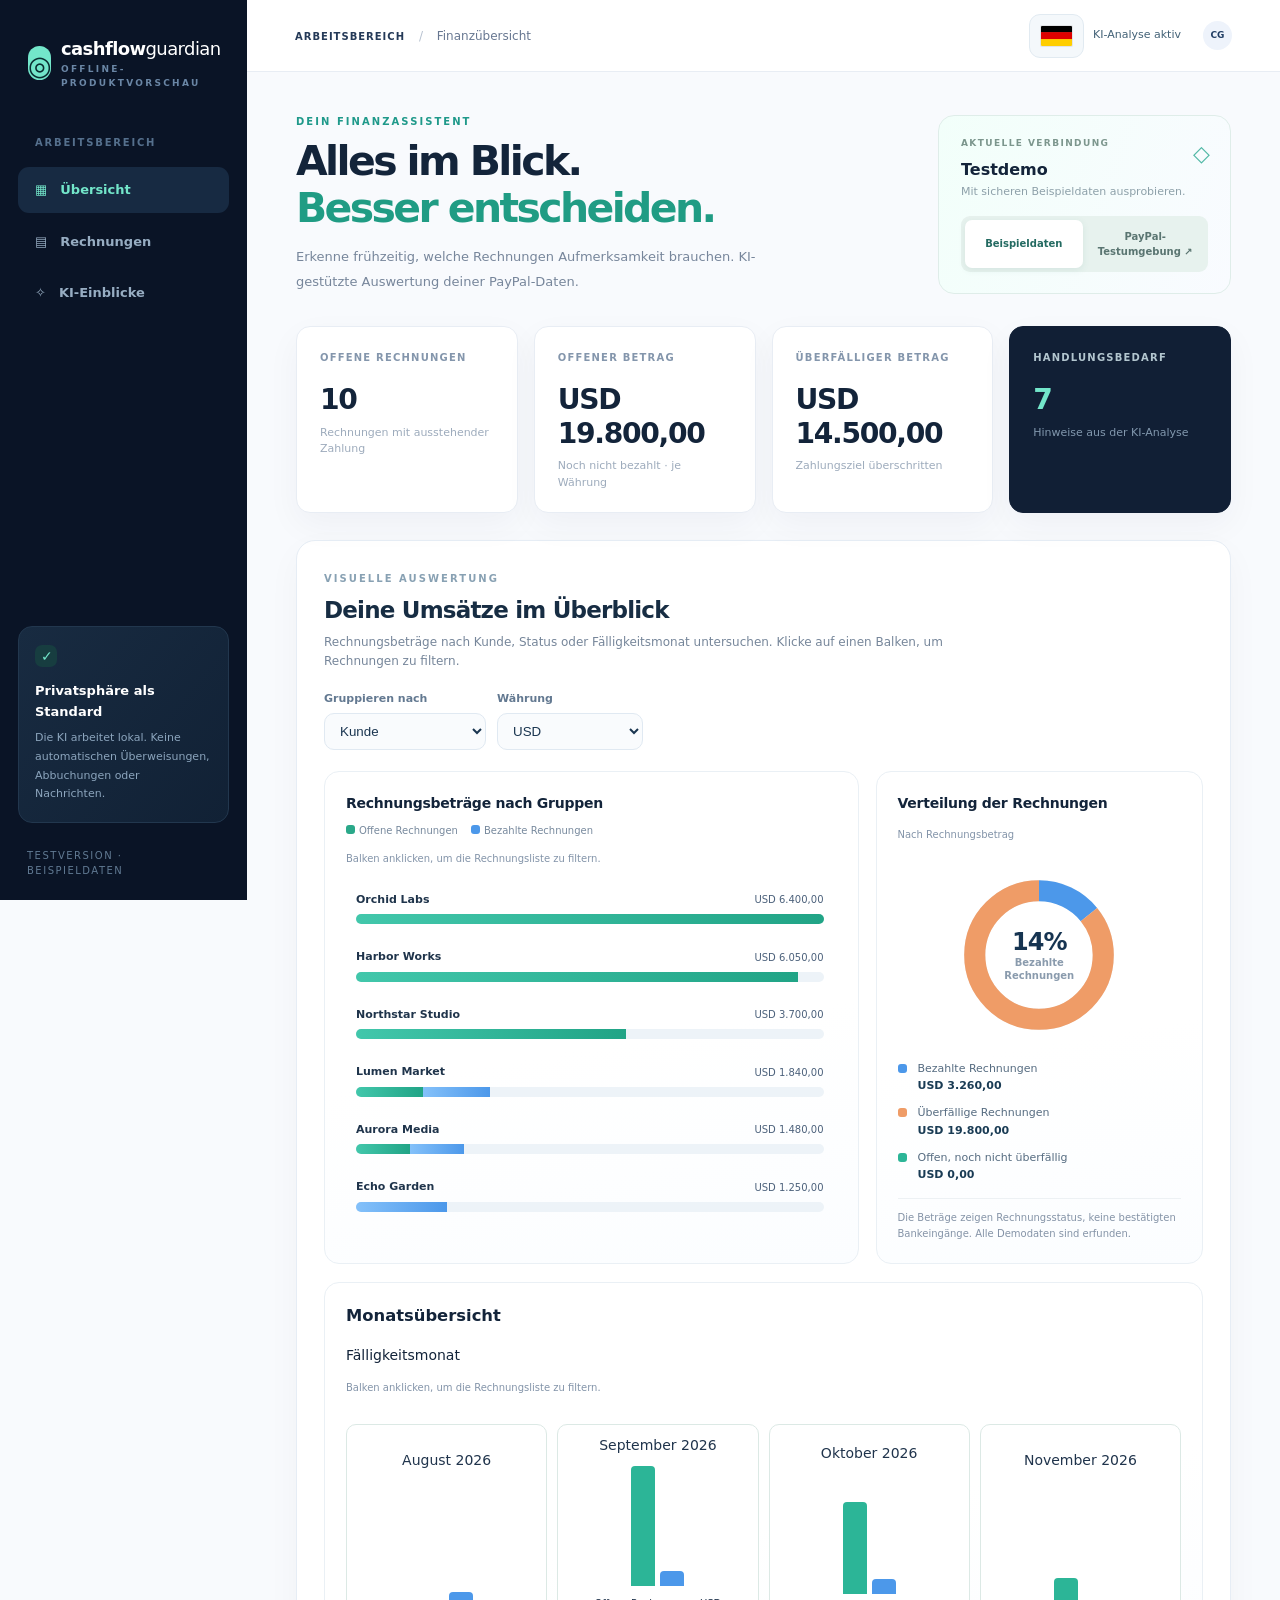
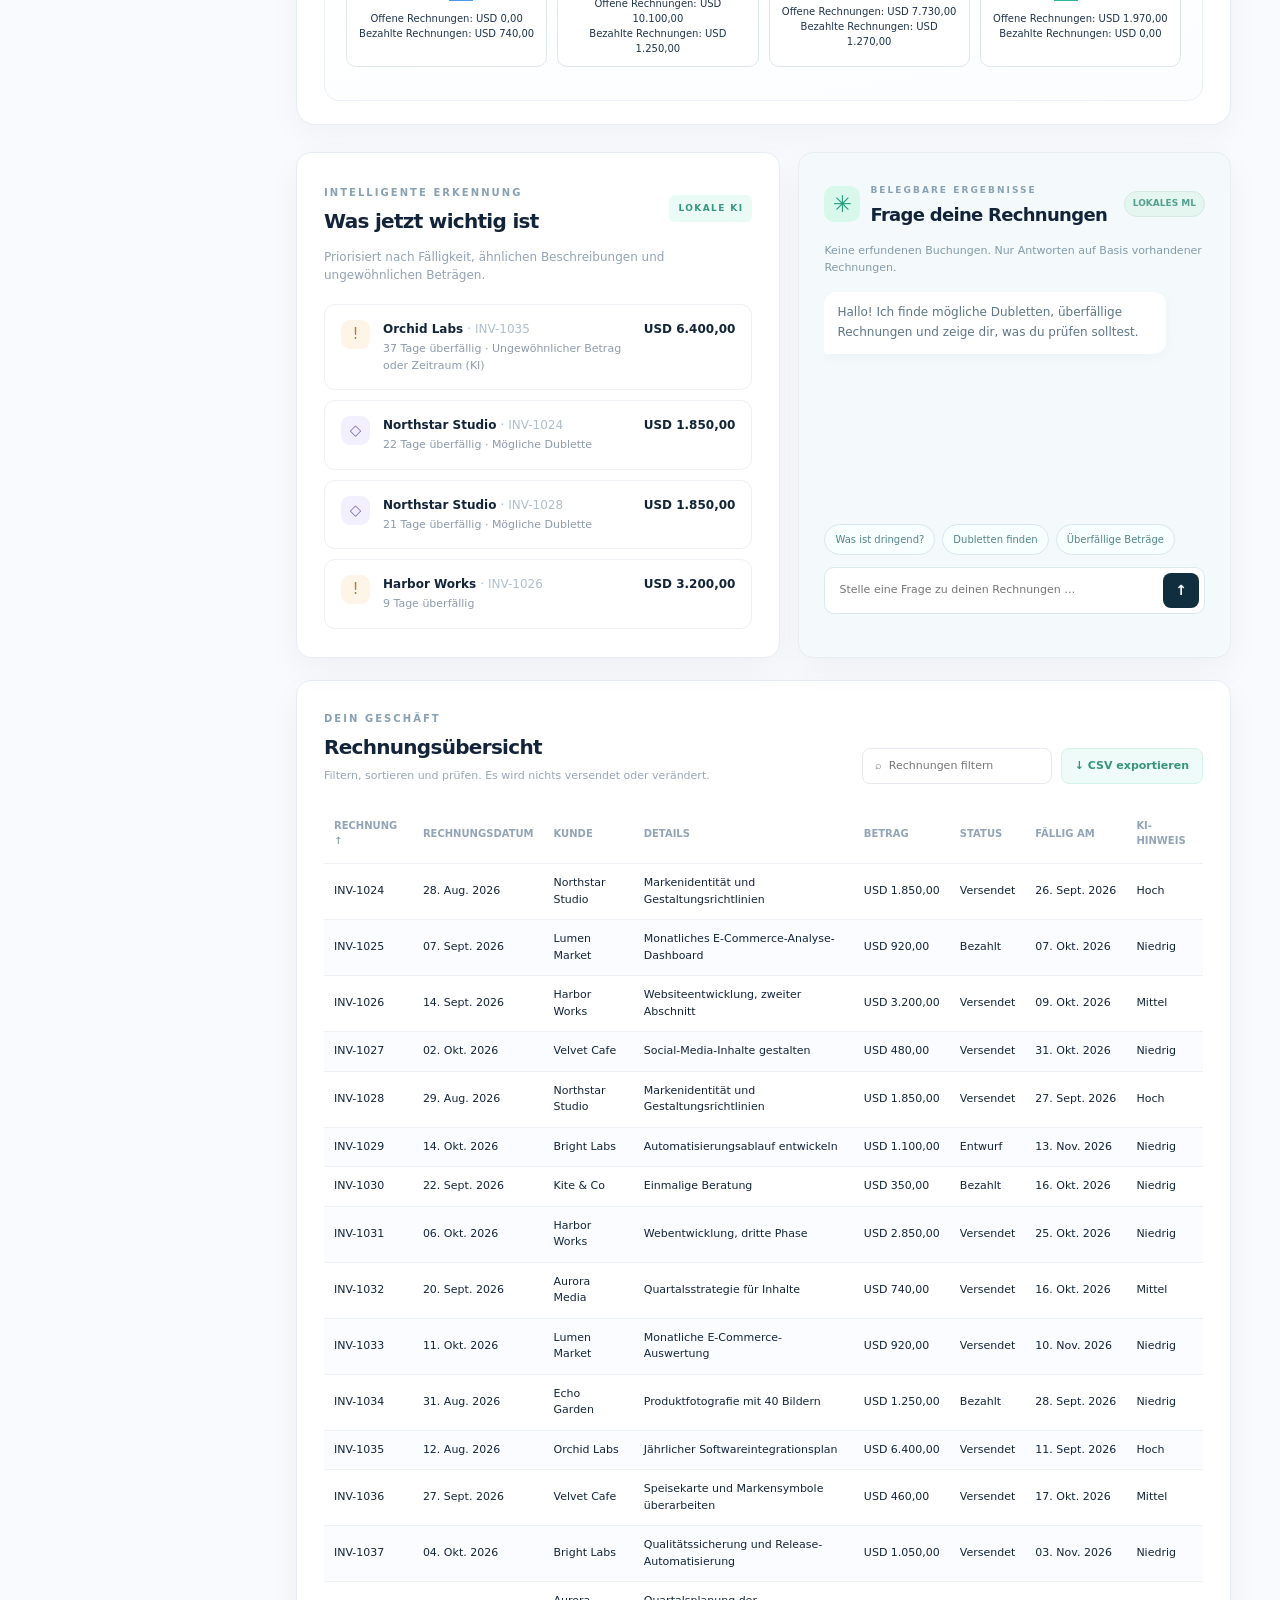
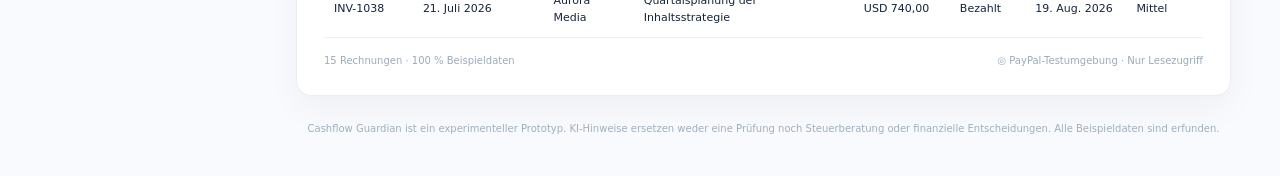
==== Cashflow_Guardian_Demo.html @ 06600b98 "Publish Cashflow Guardian v0.7 with localized offline dashboard" ====
<!doctype html><html lang="de" dir="ltr"><head><meta charset="utf-8"><meta name="viewport" content="width=device-width,initial-scale=1"><title>Cashflow Guardian v0.7</title><style>
:root{--navy:#0a1426;--navy2:#111f35;--muted:#8492ac;--ink:#13243a;--mint:#73e6ca;--cream:#f6f8fb;--border:#e8edf4;--shadow:0 12px 34px rgba(14,29,60,.045)}*{box-sizing:border-box}html{scroll-behavior:smooth}body{margin:0;background:#f8fafd;color:var(--ink);font:14px/1.5 Inter,ui-sans-serif,system-ui,-apple-system,BlinkMacSystemFont,'Segoe UI',sans-serif}button,input{font:inherit}button{cursor:pointer}.layout{display:flex;min-height:100vh}.sidebar{position:sticky;top:0;height:100vh;width:247px;flex:0 0 247px;background:var(--navy);color:#fff;display:flex;flex-direction:column;padding:26px 18px 22px}.brand{display:flex;align-items:center;gap:10px;padding:9px 10px 36px;font-size:18px;font-weight:730;letter-spacing:-.6px}.brand-mark{display:grid;place-items:center;background:var(--mint);color:#092d30;border-radius:12px;width:34px;height:34px;font-size:27px}.brand-em{font-weight:350}.brand small{display:block;color:#6a86a5;font-size:9px;letter-spacing:2.3px;font-weight:700;margin-top:1px}.nav-section{padding:9px 17px 14px;color:#55708d;font-weight:750;font-size:10px;letter-spacing:1.8px}.nav-item{display:flex;align-items:center;gap:13px;text-decoration:none;color:#97adc2;margin:3px 0;padding:13px 17px;border-radius:11px;font-weight:560;font-size:13px}.nav-item:first-letter{font-size:18px}.nav-item.selected{background:#172a42;color:var(--mint)}.nav-item:hover{background:#172a42;color:#fff}.side-spacer{flex:1}.side-panel{border:1px solid #22374e;background:linear-gradient(130deg,#182b41,#112135);padding:18px 16px;border-radius:14px}.panel-led{width:22px;height:22px;background:#173d40;border-radius:7px;margin-bottom:13px;position:relative}.panel-led:after{content:'✓';position:absolute;left:6px;top:1px;color:var(--mint)}.side-panel strong{font-size:13px}.side-panel p{color:#8ca5bd;font-size:11px;line-height:1.7;margin:7px 0 0}.sidebar-foot{padding:25px 9px 0;font-size:10px;letter-spacing:1.5px;color:#617a93}.main{min-width:0;flex:1}.topbar{height:72px;background:white;border-bottom:1px solid var(--border);padding:0 48px;display:flex;align-items:center;justify-content:space-between;color:#677791;font-size:12px}.crumb{font-weight:750;color:#253a58;letter-spacing:1px;font-size:10px}.slash{color:#b7c2d0;padding:0 10px}.top-right{display:flex;gap:9px;align-items:center;color:#426176;font-size:11px}.dot{width:7px;height:7px;background:#43cba4;border-radius:50%;box-shadow:0 0 0 4px #e5fbf2}.avatar{width:29px;height:29px;display:grid;place-items:center;background:#eef3fb;color:#203d63;border-radius:50%;font-size:9px;font-weight:800;margin-left:13px}.page-content{max-width:1510px;margin:0 auto;padding:42px 49px 40px}.intro{display:flex;justify-content:space-between;gap:30px;align-items:center;margin-bottom:31px}.eyebrow{font-size:10px;font-weight:800;letter-spacing:2.05px;color:#88a1b3}.small-wave{color:#16ae94;margin-left:4px}.intro .eyebrow{color:#1f998a;margin:0 0 9px}h1,h2,h3,p{margin-top:0}h1{font-size:clamp(33px,3.2vw,49px);letter-spacing:-2.6px;line-height:1.14;font-weight:760;margin:0 0 14px}h1 em{font-style:normal;color:#209c84}.subtitle{color:#77869b;max-width:510px;font-size:13px;line-height:1.9;margin:0}.status-card{border:1px solid #dfede9;background:linear-gradient(110deg,#f2fffa,#f9fbff);border-radius:16px;padding:21px 22px;width:293px;flex:0 0 293px;position:relative}.status-icon{position:absolute;right:20px;top:21px;font-size:22px;color:#50b8a5}.status-card .eyebrow{font-size:9px;color:#7c968d;letter-spacing:1.4px;margin-bottom:8px}.status-card h3{font-size:16px;margin:0 0 2px}.status-card p:not(.eyebrow){color:#8da0a9;font-size:11px;margin:0 0 15px}.status-choice{background:#e7f2ee;display:flex;border-radius:9px;padding:4px;gap:4px}.choice{flex:1;background:transparent;border:0;border-radius:7px;padding:9px 4px;font-size:10px;color:#5a7571;font-weight:750}.choice.active{background:#fff;color:#236a61;box-shadow:0 2px 7px #3c89721c}.message{border-radius:10px;padding:12px 15px;background:#fff1e5;color:#9d582a;margin-bottom:16px}.metrics{display:grid;grid-template-columns:repeat(4,minmax(0,1fr));gap:16px;margin-bottom:22px}.metric{background:#fff;border:1px solid var(--border);box-shadow:var(--shadow);padding:23px 23px 21px;border-radius:14px;min-width:0}.metric-label{display:flex;justify-content:space-between;align-items:center;color:#8496ac;font-size:10px;font-weight:780;letter-spacing:1.2px}.metric-icon{color:#c5d0dd;font-size:16px}.metric-number{font-size:clamp(19px,2.2vw,31px);line-height:1.2;font-weight:760;letter-spacing:-1.3px;margin:18px 0 8px;white-space:normal;overflow-wrap:anywhere}.metric-desc{font-size:11px;color:#9dabbc}.accent-metric{background:var(--navy2);border-color:var(--navy2);color:#fff}.accent-metric .metric-label{color:#b3c6cf}.accent-metric .metric-icon{color:var(--mint)}.accent-metric .metric-number{color:var(--mint)}.accent-metric .metric-desc{color:#8298ae}.content-grid{display:grid;grid-template-columns:minmax(0,1.12fr) minmax(340px,1fr);gap:18px;margin-bottom:22px}.insight-panel,.assistant-panel,.table-panel{background:#fff;border-radius:15px;border:1px solid var(--border);box-shadow:var(--shadow)}.insight-panel{padding:28px 27px}.section-head,.assistant-top{display:flex;align-items:center;justify-content:space-between;gap:10px}.section-head h2,.assistant-top h2,.table-header h2{font-size:20px;letter-spacing:-.7px;margin:4px 0 0}.sparkle{color:#57d3ad}.ml-tag{font-size:9px;font-weight:800;letter-spacing:1.4px;background:#eafbf5;color:#389680;padding:7px 9px;border-radius:6px}.section-sub{font-size:12px;color:#94a3b5;margin:12px 0 20px}.alerts{display:flex;flex-direction:column;gap:10px}.alert{padding:15px 16px;border:1px solid #edf0f5;border-radius:11px;display:flex;align-items:flex-start;gap:13px}.alert-icon{flex:0 0 29px;width:29px;height:29px;border-radius:9px;display:grid;place-items:center;background:#fff4e8;color:#c17b2e;font-size:15px}.alert-duplicate .alert-icon{background:#f2f0ff;color:#8069bd}.alert-nothing .alert-icon{background:#eafbf5;color:#299f7e}.alert strong{display:block;font-size:12px}.alert p{margin:3px 0 0;color:#8e9bad;font-size:11px}.alert span.amount{margin-left:auto;white-space:nowrap;font-size:12px;font-weight:750}.assistant-panel{background:#f4f9fb;padding:25px 25px 21px;display:flex;flex-direction:column;min-height:376px}.assistant-top{justify-content:start}.bubble-symbol{height:36px;width:36px;display:grid;place-items:center;background:#d8f8ec;color:#269f80;font-size:23px;border-radius:10px}.assistant-top .eyebrow{font-size:9px}.assistant-top h2{font-size:18px;margin:2px 0}.offline-pill{margin-left:auto;background:#e5f5ef;color:#54a18f;border:1px solid #d5eae1;padding:5px 8px;border-radius:100px;font-size:9px;font-weight:730}.assistant-helper{margin:13px 0 16px;color:#839bab;font-size:11px}.conversation{flex:1;display:flex;flex-direction:column;gap:9px;min-height:116px;max-height:220px;overflow-y:auto;padding-right:5px}.bot-message,.user-message{font-size:12px;padding:11px 13px;max-width:91%;line-height:1.65;white-space:pre-wrap}.bot-message{background:#fff;color:#5e7688;border-radius:12px 12px 12px 3px;align-self:flex-start;box-shadow:0 2px 8px #acc2ce1e}.user-message{background:#183a49;color:#e8f9f6;border-radius:12px 12px 3px 12px;align-self:flex-end}.suggestions{display:flex;gap:7px;flex-wrap:wrap;margin:12px 0}.suggestions button{border:1px solid #d9e8ed;border-radius:30px;background:#f8ffff;color:#52858b;padding:7px 10px;font-size:10px}.suggestions button:hover{border-color:#78cfc0}.chat-form{display:flex;background:#fff;border:1px solid #dce9ec;border-radius:10px;padding:5px}.chat-form input{background:transparent;border:0;outline:0;padding:9px;min-width:0;flex:1;color:#315263;font-size:11px}.chat-form button{background:#102e3d;color:#fff;border:0;border-radius:8px;font-weight:800;width:36px}.table-panel{padding:26px 27px 12px}.table-header{display:flex;justify-content:space-between;align-items:flex-end;gap:15px;margin-bottom:19px}.table-header h2{font-size:20px}.table-header p{margin:6px 0 0;color:#99a6b6;font-size:11px}.table-actions{display:flex;gap:9px}.table-actions input{border:1px solid #e5e9ef;border-radius:8px;padding:9px 12px;min-width:185px;width:190px;font-size:11px;outline-color:#80dfbf}.export{background:#effbf8;border:1px solid #d4f4e7;color:#369579;border-radius:8px;font-weight:700;padding:9px 13px;font-size:11px}.grid-host{height:377px;width:100%}.table-footer{display:flex;justify-content:space-between;color:#9caabb;font-size:10px;padding:15px 0}.bottom-note{color:#a0afbd;text-align:center;font-size:10px;padding-top:25px}.skeleton{color:#8d9bae;font-size:12px}.fallback{border-collapse:collapse;width:100%;font-size:11px}.fallback th,.fallback td{text-align:left;border-bottom:1px solid #edf0f4;padding:11px 10px}.fallback th{color:#93a4b8;font-size:10px}.fallback tr:nth-child(2n){background:#fafcff}@media(max-width:1150px){.sidebar{width:207px;flex-basis:207px}.page-content{padding:30px 26px}.topbar{padding:0 26px}.metrics{grid-template-columns:repeat(2,minmax(0,1fr))}.content-grid{grid-template-columns:1fr}.status-card{flex-basis:260px;width:260px}}@media(max-width:680px){.layout{display:block}.sidebar{height:auto;width:auto;position:relative;padding:14px 16px;display:flex;flex-direction:row;align-items:center}.brand{padding:0;font-size:14px}.brand-mark{height:29px;width:29px}.brand small{font-size:8px}.nav-item,.nav-section,.side-panel,.sidebar-foot,.side-spacer{display:none}.main{width:100%}.topbar{height:50px;padding:0 16px}.top-right{font-size:9px}.page-content{padding:22px 16px}.intro{display:block}.intro h1{font-size:36px}.status-card{margin-top:20px;width:100%}.metrics{gap:9px}.metric{padding:15px 13px}.metric-label{font-size:8px}.metric-number{font-size:23px}.metric-desc{font-size:10px}.insight-panel,.assistant-panel,.table-panel{padding:19px 15px}.table-header{align-items:flex-start;flex-direction:column}.table-actions{width:100%}.table-actions input{min-width:0;flex:1}.grid-host{height:340px}}
/* v0.5 — embedded flag image files, avoiding missing regional-indicator emoji support */
.language-switcher{position:relative;z-index:80;flex:0 0 auto;direction:ltr}
.language-button{background:#f4f8fb;color:#20374c;border:1px solid #e1eaf1;border-radius:11px;padding:7px 10px;font-size:23px;font-weight:750;min-width:48px;min-height:44px;display:flex;align-items:center;justify-content:center;gap:0;white-space:nowrap;letter-spacing:0;line-height:1.1;cursor:pointer}
.language-button:hover{background:#e8f8f2;border-color:#b4e4d5}
.language-button:focus-visible,.lang-option:focus-visible{outline:3px solid #26aa89;outline-offset:2px}
.language-menu{position:absolute;right:0;top:calc(100% + 10px);width:min(270px,84vw);padding:8px;background:#fff;color:#20374c;box-shadow:0 20px 55px rgba(5,25,43,.18);border-radius:16px;border:1px solid #e3ecf1;display:grid;grid-template-columns:1fr;max-height:440px;overflow-y:auto}
.language-menu[hidden]{display:none!important}
.lang-option{background:transparent;border:0;border-radius:9px;padding:9px 11px;display:flex;align-items:center;gap:12px;text-align:left;font-size:13px;color:#20374c;width:100%}
.lang-option:hover,.lang-option[aria-checked="true"]{background:#eef9f5}
.flag-image{display:block;width:32px;height:22px;object-fit:cover;flex-shrink:0;border-radius:2px;border:1px solid rgba(20,37,56,.12);background:#fff;color:transparent} .language-button .flag-image{width:33px;height:22px}
.lang-option .lang-check{margin-left:auto;color:#229878;font-weight:900}
.table-scroll{max-width:100%;overflow:auto}
.fallback{min-width:770px}
.fallback .num-cell{white-space:nowrap;font-variant-numeric:tabular-nums}
[dir="rtl"] .topbar,[dir="rtl"] .intro,[dir="rtl"] .table-header,[dir="rtl"] .metric,[dir="rtl"] .alerts,[dir="rtl"] .table-panel,[dir="rtl"] .assistant-panel{direction:rtl}
[dir="rtl"] .alert span.amount,[dir="rtl"] .offline-pill{margin-left:0;margin-right:auto}
[dir="rtl"] .alert .amount{direction:ltr;unicode-bidi:isolate}
[dir="rtl"] .lang-option{direction:ltr}
[dir="rtl"] .language-menu{right:auto;left:0}
[dir="rtl"] .user-message{align-self:flex-start}
[dir="rtl"] .bot-message{align-self:flex-end}
[dir="rtl"] .chat-form button{transform:rotate(180deg)}
@media(max-width:680px){.language-button{min-width:44px;min-height:44px;padding:7px 9px;font-size:23px}.language-menu{left:auto;right:0}.topbar .top-status{display:none}.topbar{gap:10px}.topbar>div:first-child{overflow:hidden;text-overflow:ellipsis;white-space:nowrap}.table-footer{gap:8px;flex-wrap:wrap}}


/* Offline analytics: no external chart libraries or network dependencies */
.analytics-panel{margin:27px 0 27px;padding:26px 27px 23px;background:#fff;border:1px solid #e6edf5;border-radius:19px;box-shadow:0 12px 34px rgba(14,29,60,.035)}
.analytics-head{display:flex;align-items:flex-end;justify-content:space-between;gap:20px;flex-wrap:wrap;margin-bottom:21px}
.analytics-head h2{font-size:23px;letter-spacing:-.8px;margin:5px 0 5px;color:#172d43}.analytics-sub{font-size:12px;color:#76869a;margin:0;max-width:690px;line-height:1.6}
.analytics-controls{display:flex;align-items:flex-end;gap:11px;flex-wrap:wrap}.analytics-control{display:flex;flex-direction:column;gap:5px;font-size:11px;font-weight:700;color:#637991}
.analytics-control select{padding:9px 32px 9px 11px;border:1px solid #e0e9f2;border-radius:10px;background:#f9fbfd;color:#1a3550;min-width:146px;max-width:220px;outline:none}
.analytics-control select:focus-visible{outline:3px solid #73e6ca;outline-offset:2px}
.analytics-grid{display:grid;grid-template-columns:minmax(0,1.42fr) minmax(290px,.87fr);gap:17px}
.chart-card{border:1px solid #eaf0f5;border-radius:15px;padding:21px;background:linear-gradient(170deg,#fff 55%,#fbfdff)}
.chart-head{display:flex;align-items:center;justify-content:space-between;gap:9px;flex-wrap:wrap;margin-bottom:13px}.chart-head h3{font-size:14px;letter-spacing:-.25px;font-weight:730;margin:0}
.chart-hint{font-size:10px;color:#8394a9;margin:0 0 17px}.chart-legend{display:flex;flex-wrap:wrap;gap:13px;align-items:center;font-size:10px;color:#77899d}.chart-dot{display:inline-block;width:9px;height:9px;border-radius:3px;margin-right:4px;vertical-align:baseline;background:#2aa889}.chart-dot.paid{background:#4c98ea}.chart-dot.overdue{background:#ef9c67}
.group-chart{display:flex;flex-direction:column;gap:9px;max-height:355px;overflow-y:auto;padding:1px 3px 1px 0}
.group-bar{background:transparent;border:1px solid transparent;border-radius:10px;display:block;text-align:left;color:#1f344b;padding:7px 9px;width:100%;transition:background .15s,border-color .15s}
.group-bar:hover{background:#f3faf8;border-color:#d1ece3}.group-bar:focus-visible{outline:3px solid #2aa889;outline-offset:1px}.group-bar[aria-pressed="true"]{background:#eaf8f3;border-color:#8edccb}
.group-bar-top{display:flex;justify-content:space-between;gap:10px;align-items:center;font-size:11px;margin-bottom:6px}.group-bar-name{font-weight:650;overflow:hidden;text-overflow:ellipsis;white-space:nowrap;max-width:67%}.group-bar-value{color:#4d627c;font-size:10px;white-space:nowrap;font-variant-numeric:tabular-nums}
.bar-track{display:flex;height:10px;background:#edf3f8;border-radius:50px;overflow:hidden;max-width:100%}.bar-segment{height:100%;display:block}.bar-open{background:linear-gradient(90deg,#42c7ab,#21a486)}.bar-paid{background:linear-gradient(90deg,#84c1fa,#4c98ea)}
.group-clear{margin-top:13px;border:1px solid #b7dfd3;background:#ebfaf4;border-radius:9px;padding:8px 11px;color:#137b62;font-size:11px;font-weight:730;cursor:pointer}.group-clear[hidden]{display:none}
.donut-flex{display:flex;align-items:center;justify-content:center;gap:14px;flex-wrap:wrap;padding-top:3px}.donut-vis{position:relative;min-width:186px;width:186px;height:186px}.donut-vis svg{width:100%;height:100%}.donut-center{position:absolute;inset:0;display:flex;flex-direction:column;align-items:center;justify-content:center;pointer-events:none;line-height:1.25}
.donut-center strong{font-size:24px;letter-spacing:-1px;color:#163451}.donut-center small{font-size:10px;color:#8a9bad;font-weight:650;text-align:center;max-width:98px}
.donut-key{display:flex;flex-direction:column;gap:13px;flex:1;min-width:155px}.donut-entry{display:flex;align-items:start;gap:7px;font-size:11px;line-height:1.25;color:#556b80}.donut-entry .chart-dot{flex-shrink:0;margin-top:2px}.donut-entry strong{display:block;color:#193b54;margin-top:4px;font-weight:750;font-variant-numeric:tabular-nums}
.chart-note{color:#8493a7;font-size:10px;line-height:1.6;margin-top:16px;border-top:1px solid #edf1f4;padding-top:11px}.no-chart-data{padding:35px 10px;text-align:center;color:#7b8da2;font-size:12px}
@media(max-width:1100px){.analytics-grid{grid-template-columns:1fr}.donut-flex{justify-content:flex-start}}@media(max-width:680px){.analytics-panel{padding:18px;margin:20px 0}.chart-card{padding:15px}.analytics-head h2{font-size:21px}.analytics-controls{width:100%}.analytics-control{flex:1}.analytics-control select{min-width:0;width:100%}}

.monthly-card{margin-top:18px}.monthly-chart{display:flex;align-items:stretch;gap:10px;overflow-x:auto;padding:12px 0}.month-column{min-width:105px;flex:1;border:1px solid #dce9e5;border-radius:10px;background:#fff;padding:10px;color:#20344c}.month-column[aria-pressed="true"]{outline:2px solid #188a72;background:#effaf6}.month-bars{height:120px;display:flex;align-items:flex-end;justify-content:center;gap:5px;margin:10px 0}.month-bars i{width:24px;background:#2cb597;border-radius:4px 4px 0 0}.month-bars i+ i{background:#4c98ea}.month-column small{display:block;font-size:10px}.group-bar:focus-visible,.month-column:focus-visible{outline:3px solid #1659a3;outline-offset:2px}

.main,.page-content,.analytics-panel,.analytics-grid,.chart-card,.content-grid,.insight-panel,.assistant-panel,.table-panel{min-width:0}.monthly-card{max-width:100%}.monthly-chart{max-width:100%}@media(max-width:680px){.table-actions{max-width:100%;flex-wrap:wrap}.table-actions input{min-width:0;max-width:100%}.table-header{gap:12px}.analytics-controls{max-width:100%}.month-column{min-width:135px}}

.fallback th button{border:0;background:transparent;color:inherit;font:inherit;text-align:left;cursor:pointer;padding:4px 0}.fallback th button:focus-visible{outline:2px solid #1659a3}

.date-cell{white-space:nowrap;font-variant-numeric:tabular-nums}
</style><script>
/* Cashflow Guardian localization: UI, table, signals, synthetic descriptions. */
'use strict';
const CG_FLAG_IMAGES = {"de":"[data-uri]","en":"[data-uri]","es":"[data-uri]","fr":"[data-uri]","pt":"[data-uri]","it":"[data-uri]","zh":"[data-uri]","hi":"[data-uri]","ja":"[data-uri]","pl":"[data-uri]","ro":"[data-uri]","nl":"[data-uri]"};
const CG_LANGUAGES = {"en":{"name":"English","flag":"🇬🇧"},"de":{"name":"Deutsch","flag":"🇩🇪"},"es":{"name":"Español","flag":"🇪🇸"},"fr":{"name":"Français","flag":"🇫🇷"},"pt":{"name":"Português","flag":"🇵🇹"},"it":{"name":"Italiano","flag":"🇮🇹"},"zh":{"name":"中文","flag":"🇨🇳"},"hi":{"name":"हिन्दी","flag":"🇮🇳"},"ja":{"name":"日本語","flag":"🇯🇵"},"pl":{"name":"Polski","flag":"🇵🇱"},"ro":{"name":"Română","flag":"🇷🇴"},"nl":{"name":"Nederlands","flag":"🇳🇱"}};
const CG_TRANSLATIONS = {"en": {"brandSub": "OFFLINE PRODUCT PREVIEW", "workspace": "WORKSPACE", "overview": "Overview", "invoices": "Invoices", "insights": "AI insights", "private": "Private by default", "privacyDesc": "AI runs locally. No automatic transfers, charges or messages.", "buildVersion": "EVALUATION BUILD · SYNTHETIC DATA", "financialIntel": "Financial intelligence", "engineOnline": "AI engine online", "copilot": "YOUR FINANCIAL COPILOT", "heroTitle": "A clearer picture.", "heroEm": "Better decisions.", "introDesc": "Know what needs attention before it becomes a problem. AI-assisted invoice intelligence, grounded in your PayPal data.", "connectionLabel": "CURRENT CONNECTION", "synthetic": "Synthetic demo", "syntheticDesc": "Explore with privacy-safe sample data.", "sandboxDesc": "Connected using read-only API calls.", "demoData": "Demo data", "paypalSandbox": "PayPal Sandbox ↗", "openInvoices": "OPEN INVOICES", "awaiting": "Invoices awaiting payment", "outstandingLabel": "OUTSTANDING BALANCE", "totalUnpaid": "Total unpaid · per currency", "overdueLabel": "OVERDUE BALANCE", "pastDue": "Past due date", "needsAttention": "NEEDS ATTENTION", "aiSignals": "AI-assisted review signals", "smartDetection": "SMART DETECTION", "attentionQueue": "Your attention queue", "localML": "LOCAL ML", "priorityDesc": "Prioritized for review using due dates, description similarity and anomaly detection.", "analyzing": "Analyzing invoices…", "groundedInsights": "GROUNDED INSIGHTS", "askInvoices": "Ask your invoices", "onDeviceML": "ON-DEVICE ML", "assistantHelper": "No hallucinated transactions. Read-only answers based on invoice evidence.", "assistantWelcome": "Hi! I can help you spot duplicates, find overdue invoices, and decide what deserves a closer look.", "promptUrgent": "What's urgent?", "promptDuplicate": "Find duplicates", "promptOverdue": "Overdue balance", "askPlaceholder": "Ask about your invoices…", "askAria": "Ask a question", "sendAria": "Send question", "yourOperations": "YOUR OPERATIONS", "invoiceWorkspace": "Invoice workspace", "tableHelp": "Filter, sort and review. Nothing is sent or modified.", "exportCSV": "↓ Export CSV", "filterPlaceholder": "⌕  Filter invoices", "filterAria": "Filter invoice records", "readOnlyFooter": "◎ PayPal Sandbox · Read-only integration", "bottomDisclaimer": "Cashflow Guardian is an experimental prototype. AI flags are suggestions for manual review, not fraud findings, tax advice or automatic financial decisions. Synthetic data is clearly labeled.", "metricsAria": "Invoice key performance indicators", "languageAria": "Choose language", "languages": "Languages", "invoice": "INVOICE", "customer": "CUSTOMER", "details": "DETAILS", "amount": "AMOUNT", "status": "STATUS", "dueDate": "DUE DATE", "aiSignal": "AI SIGNAL", "issuedDate": "ISSUE DATE", "sent": "Sent", "unpaid": "Unpaid", "partlyPaid": "Partially paid", "paymentPending": "Payment pending", "overdue": "Overdue", "paid": "Paid", "draft": "Draft", "high": "High", "medium": "Medium", "low": "Low", "daysOverdue": "{n} days overdue", "possibleDuplicate": "Possible duplicate", "unusualFlag": "Unusual amount or age (ML)", "allClear": "All clear", "noSignals": "No local review signals detected.", "records": "{n} invoices", "syntheticTag": "100% synthetic", "sandboxReadOnly": "PayPal Sandbox (read-only)", "sandboxDisabled": "PayPal Sandbox requires credentials on the local server.", "sandboxLoaded": "Sandbox invoices loaded in read-only mode. No changes were made.", "serverError": "Server status could not be read: {msg}", "genericError": "Invalid server response", "askError": "Could not analyze invoices: {msg}", "topRisk": "Review first: {items}", "duplicateLead": "Potential duplicate pairs for manual review: {items}", "noDuplicates": "No potential duplicates were detected.", "overdueLead": "Overdue unpaid balances: {items}", "highestLead": "Largest open invoices: {items}", "noOpenInvoice": "No open invoices.", "invoiceLead": "{number}: {customer}; {amount}; status: {status}; due: {due}. {flags}", "noFlags": "No invoices need attention.", "unsupportedAsk": "Try asking about overdue invoices, duplicates, urgent items, largest balances or an invoice number.", "csvSaved": "CSV file prepared.", "langChanged": "Language changed.", "csv_number": "Invoice number", "csv_customer": "Customer", "csv_details": "Description", "csv_amount": "Amount", "csv_currency": "Currency", "csv_status": "Status", "csv_issued": "Issued", "csv_due": "Due", "csv_risk": "Risk", "csv_flags": "Review signals", "page": "Page", "next": "Next", "previous": "Previous", "of": "of", "to": "to", "pageSize": "Page size", "noRows": "No invoices to display", "filterOoo": "Filter", "contains": "Contains", "notContains": "Does not contain", "equals": "Equals", "blank": "Blank", "notBlank": "Not blank", "pleaseWait": "Please wait…", "analyticsKicker": "VISUAL EXPLORER", "analyticsTitle": "Your revenue at a glance", "analyticsSubtitle": "Explore invoice amounts by customer, status or due month. Select any bar to narrow the invoice list.", "groupLabel": "Group by", "groupCustomer": "Customer", "groupStatus": "Payment status", "groupMonth": "Due month", "groupRisk": "Review priority", "currencyLabel": "Currency", "groupChart": "Invoice values by group", "groupTip": "Select a bar to filter the invoice table.", "clearGroup": "Filter ×", "paidLegend": "Paid invoices", "openLegend": "Open invoices", "overdueLegend": "Overdue invoices", "upcomingLegend": "Open, not yet overdue", "draftsExcluded": "Drafts excluded", "distribution": "Invoice status breakdown", "distributionCaption": "By invoiced amount", "emptyChart": "No matching invoice amounts", "unassigned": "No due date", "groupSelected": "Selected group: {name}", "chartNote": "Amounts reflect invoice status, not verified bank deposits. Demo data is synthetic.", "recordsGrouped": "{n} invoices", "monthlyOverview": "Monthly overview"}, "de": {"brandSub": "OFFLINE-PRODUKTVORSCHAU", "workspace": "ARBEITSBEREICH", "overview": "Übersicht", "invoices": "Rechnungen", "insights": "KI-Einblicke", "private": "Privatsphäre als Standard", "privacyDesc": "Die KI arbeitet lokal. Keine automatischen Überweisungen, Abbuchungen oder Nachrichten.", "buildVersion": "TESTVERSION · BEISPIELDATEN", "financialIntel": "Finanzübersicht", "engineOnline": "KI-Analyse aktiv", "copilot": "DEIN FINANZASSISTENT", "heroTitle": "Alles im Blick.", "heroEm": "Besser entscheiden.", "introDesc": "Erkenne frühzeitig, welche Rechnungen Aufmerksamkeit brauchen. KI-gestützte Auswertung deiner PayPal-Daten.", "connectionLabel": "AKTUELLE VERBINDUNG", "synthetic": "Testdemo", "syntheticDesc": "Mit sicheren Beispieldaten ausprobieren.", "sandboxDesc": "Verbunden über eine API mit ausschließlich Lesezugriff.", "demoData": "Beispieldaten", "paypalSandbox": "PayPal-Testumgebung ↗", "openInvoices": "OFFENE RECHNUNGEN", "awaiting": "Rechnungen mit ausstehender Zahlung", "outstandingLabel": "OFFENER BETRAG", "totalUnpaid": "Noch nicht bezahlt · je Währung", "overdueLabel": "ÜBERFÄLLIGER BETRAG", "pastDue": "Zahlungsziel überschritten", "needsAttention": "HANDLUNGSBEDARF", "aiSignals": "Hinweise aus der KI-Analyse", "smartDetection": "INTELLIGENTE ERKENNUNG", "attentionQueue": "Was jetzt wichtig ist", "localML": "LOKALE KI", "priorityDesc": "Priorisiert nach Fälligkeit, ähnlichen Beschreibungen und ungewöhnlichen Beträgen.", "analyzing": "Rechnungen werden analysiert …", "groundedInsights": "BELEGBARE ERGEBNISSE", "askInvoices": "Frage deine Rechnungen", "onDeviceML": "LOKALES ML", "assistantHelper": "Keine erfundenen Buchungen. Nur Antworten auf Basis vorhandener Rechnungen.", "assistantWelcome": "Hallo! Ich finde mögliche Dubletten, überfällige Rechnungen und zeige dir, was du prüfen solltest.", "promptUrgent": "Was ist dringend?", "promptDuplicate": "Dubletten finden", "promptOverdue": "Überfällige Beträge", "askPlaceholder": "Stelle eine Frage zu deinen Rechnungen …", "askAria": "Frage stellen", "sendAria": "Frage senden", "yourOperations": "DEIN GESCHÄFT", "invoiceWorkspace": "Rechnungsübersicht", "tableHelp": "Filtern, sortieren und prüfen. Es wird nichts versendet oder verändert.", "exportCSV": "↓ CSV exportieren", "filterPlaceholder": "⌕  Rechnungen filtern", "filterAria": "Rechnungen durchsuchen", "readOnlyFooter": "◎ PayPal-Testumgebung · Nur Lesezugriff", "bottomDisclaimer": "Cashflow Guardian ist ein experimenteller Prototyp. KI-Hinweise ersetzen weder eine Prüfung noch Steuerberatung oder finanzielle Entscheidungen. Alle Beispieldaten sind erfunden.", "metricsAria": "Kennzahlen zu Rechnungen", "languageAria": "Sprache auswählen", "languages": "Sprachen", "invoice": "RECHNUNG", "customer": "KUNDE", "details": "DETAILS", "amount": "BETRAG", "status": "STATUS", "dueDate": "FÄLLIG AM", "aiSignal": "KI-HINWEIS", "issuedDate": "RECHNUNGSDATUM", "sent": "Versendet", "unpaid": "Unbezahlt", "partlyPaid": "Teilweise bezahlt", "paymentPending": "Zahlung ausstehend", "overdue": "Überfällig", "paid": "Bezahlt", "draft": "Entwurf", "high": "Hoch", "medium": "Mittel", "low": "Niedrig", "daysOverdue": "{n} Tage überfällig", "possibleDuplicate": "Mögliche Dublette", "unusualFlag": "Ungewöhnlicher Betrag oder Zeitraum (KI)", "allClear": "Alles in Ordnung", "noSignals": "Keine auffälligen Rechnungen erkannt.", "records": "{n} Rechnungen", "syntheticTag": "100 % Beispieldaten", "sandboxReadOnly": "PayPal-Testumgebung (nur Lesen)", "sandboxDisabled": "Für die Testumgebung fehlen Zugangsdaten auf dem lokalen Server.", "sandboxLoaded": "Testrechnungen geladen. Es wurde nichts verändert.", "serverError": "Serverstatus nicht verfügbar: {msg}", "genericError": "Ungültige Serverantwort", "askError": "Rechnungen konnten nicht analysiert werden: {msg}", "topRisk": "Zuerst prüfen: {items}", "duplicateLead": "Mögliche Dubletten zur Prüfung: {items}", "noDuplicates": "Keine möglichen Dubletten gefunden.", "overdueLead": "Überfällige offene Beträge: {items}", "highestLead": "Größte offene Rechnungen: {items}", "noOpenInvoice": "Keine offenen Rechnungen.", "invoiceLead": "{number}: {customer}; {amount}; Status: {status}; fällig: {due}. {flags}", "noFlags": "Keine Rechnungen benötigen deine Aufmerksamkeit.", "unsupportedAsk": "Frage nach überfälligen Rechnungen, Dubletten, dringenden Fällen, größten Beträgen oder einer Rechnungsnummer.", "csvSaved": "CSV-Datei vorbereitet.", "langChanged": "Sprache geändert.", "csv_number": "Rechnungsnummer", "csv_customer": "Kunde", "csv_details": "Beschreibung", "csv_amount": "Betrag", "csv_currency": "Währung", "csv_status": "Status", "csv_issued": "Ausgestellt", "csv_due": "Fällig", "csv_risk": "Risiko", "csv_flags": "Prüfhinweise", "page": "Seite", "next": "Weiter", "previous": "Zurück", "of": "von", "to": "bis", "pageSize": "Seitengröße", "noRows": "Keine Rechnungen vorhanden", "filterOoo": "Filter", "contains": "Enthält", "notContains": "Enthält nicht", "equals": "Gleich", "blank": "Leer", "notBlank": "Nicht leer", "pleaseWait": "Bitte warten …", "analyticsKicker": "VISUELLE AUSWERTUNG", "analyticsTitle": "Deine Umsätze im Überblick", "analyticsSubtitle": "Rechnungsbeträge nach Kunde, Status oder Fälligkeitsmonat untersuchen. Klicke auf einen Balken, um Rechnungen zu filtern.", "groupLabel": "Gruppieren nach", "groupCustomer": "Kunde", "groupStatus": "Zahlungsstatus", "groupMonth": "Fälligkeitsmonat", "groupRisk": "Prüfpriorität", "currencyLabel": "Währung", "groupChart": "Rechnungsbeträge nach Gruppen", "groupTip": "Balken anklicken, um die Rechnungsliste zu filtern.", "clearGroup": "Filter ×", "paidLegend": "Bezahlte Rechnungen", "openLegend": "Offene Rechnungen", "overdueLegend": "Überfällige Rechnungen", "upcomingLegend": "Offen, noch nicht überfällig", "draftsExcluded": "Entwürfe ausgeschlossen", "distribution": "Verteilung der Rechnungen", "distributionCaption": "Nach Rechnungsbetrag", "emptyChart": "Keine passenden Rechnungsbeträge", "unassigned": "Kein Fälligkeitsdatum", "groupSelected": "Gewählte Gruppe: {name}", "chartNote": "Die Beträge zeigen Rechnungsstatus, keine bestätigten Bankeingänge. Alle Demodaten sind erfunden.", "recordsGrouped": "{n} Rechnungen", "monthlyOverview": "Monatsübersicht"}, "es": {"brandSub": "VISTA PREVIA SIN CONEXIÓN", "workspace": "ESPACIO DE TRABAJO", "overview": "Resumen", "invoices": "Facturas", "insights": "Análisis de IA", "private": "Privacidad por defecto", "privacyDesc": "La IA funciona localmente. Sin transferencias, cargos ni mensajes automáticos.", "buildVersion": "VERSIÓN DE PRUEBA · DATOS FICTICIOS", "financialIntel": "Inteligencia financiera", "engineOnline": "IA activa", "copilot": "TU ASISTENTE FINANCIERO", "heroTitle": "Todo más claro.", "heroEm": "Mejores decisiones.", "introDesc": "Detecta a tiempo qué facturas requieren atención. Análisis de facturas con IA basado en tus datos de PayPal.", "connectionLabel": "CONEXIÓN ACTUAL", "synthetic": "Demostración", "syntheticDesc": "Explora con datos ficticios seguros.", "sandboxDesc": "Conexión con API de solo lectura.", "demoData": "Datos de prueba", "paypalSandbox": "Entorno de prueba PayPal ↗", "openInvoices": "FACTURAS ABIERTAS", "awaiting": "Facturas pendientes de pago", "outstandingLabel": "SALDO PENDIENTE", "totalUnpaid": "Total sin pagar · por moneda", "overdueLabel": "SALDO VENCIDO", "pastDue": "Plazo de pago vencido", "needsAttention": "REQUIERE ATENCIÓN", "aiSignals": "Avisos del análisis de IA", "smartDetection": "DETECCIÓN INTELIGENTE", "attentionQueue": "Tu lista de prioridades", "localML": "ML LOCAL", "priorityDesc": "Priorizado por vencimientos, similitud de textos y anomalías.", "analyzing": "Analizando facturas…", "groundedInsights": "RESULTADOS VERIFICABLES", "askInvoices": "Pregunta a tus facturas", "onDeviceML": "ML EN EL DISPOSITIVO", "assistantHelper": "Sin transacciones inventadas. Respuestas basadas solo en las facturas.", "assistantWelcome": "¡Hola! Puedo detectar duplicados, facturas vencidas y prioridades.", "promptUrgent": "¿Qué es urgente?", "promptDuplicate": "Buscar duplicados", "promptOverdue": "Saldo vencido", "askPlaceholder": "Pregunta sobre tus facturas…", "askAria": "Haz una pregunta", "sendAria": "Enviar pregunta", "yourOperations": "TUS OPERACIONES", "invoiceWorkspace": "Gestión de facturas", "tableHelp": "Filtra, ordena y revisa. No se envía ni modifica nada.", "exportCSV": "↓ Exportar CSV", "filterPlaceholder": "⌕  Filtrar facturas", "filterAria": "Buscar facturas", "readOnlyFooter": "◎ PayPal Sandbox · Solo lectura", "bottomDisclaimer": "Cashflow Guardian es un prototipo experimental. Los avisos de IA requieren revisión humana y no son asesoramiento fiscal ni decisiones financieras automáticas. Los datos son ficticios.", "metricsAria": "Indicadores de facturas", "languageAria": "Elegir idioma", "languages": "Idiomas", "invoice": "FACTURA", "customer": "CLIENTE", "details": "DETALLES", "amount": "IMPORTE", "status": "ESTADO", "dueDate": "VENCIMIENTO", "aiSignal": "AVISO IA", "issuedDate": "EMISIÓN", "sent": "Enviada", "unpaid": "Sin pagar", "partlyPaid": "Pago parcial", "paymentPending": "Pago pendiente", "overdue": "Vencida", "paid": "Pagada", "draft": "Borrador", "high": "Alto", "medium": "Medio", "low": "Bajo", "daysOverdue": "{n} días de retraso", "possibleDuplicate": "Posible duplicado", "unusualFlag": "Importe o antigüedad inusual (IA)", "allClear": "Todo correcto", "noSignals": "No se detectaron alertas.", "records": "{n} facturas", "syntheticTag": "100 % ficticio", "sandboxReadOnly": "PayPal Sandbox (solo lectura)", "sandboxDisabled": "Faltan credenciales de prueba en el servidor.", "sandboxLoaded": "Facturas cargadas en modo solo lectura. No hubo cambios.", "serverError": "No se pudo consultar el servidor: {msg}", "genericError": "Respuesta inválida del servidor", "askError": "No se pudieron analizar las facturas: {msg}", "topRisk": "Revisar primero: {items}", "duplicateLead": "Posibles duplicados para revisión: {items}", "noDuplicates": "No se detectaron posibles duplicados.", "overdueLead": "Importes vencidos pendientes: {items}", "highestLead": "Mayores facturas abiertas: {items}", "noOpenInvoice": "No hay facturas abiertas.", "invoiceLead": "{number}: {customer}; {amount}; estado: {status}; vence: {due}. {flags}", "noFlags": "Ninguna factura requiere atención.", "unsupportedAsk": "Pregunta por vencimientos, duplicados, prioridades, importes o un número de factura.", "csvSaved": "CSV preparado.", "langChanged": "Idioma cambiado.", "csv_number": "Número de factura", "csv_customer": "Cliente", "csv_details": "Descripción", "csv_amount": "Importe", "csv_currency": "Moneda", "csv_status": "Estado", "csv_issued": "Emisión", "csv_due": "Vencimiento", "csv_risk": "Riesgo", "csv_flags": "Avisos", "page": "Página", "next": "Siguiente", "previous": "Anterior", "of": "de", "to": "a", "pageSize": "Tamaño de página", "noRows": "No hay facturas", "filterOoo": "Filtro", "contains": "Contiene", "notContains": "No contiene", "equals": "Igual", "blank": "Vacío", "notBlank": "No vacío", "pleaseWait": "Espera…", "analyticsKicker": "ANÁLISIS VISUAL", "analyticsTitle": "Tus ingresos de un vistazo", "analyticsSubtitle": "Explora las facturas por cliente, estado o mes de vencimiento. Selecciona una barra para filtrar.", "groupLabel": "Agrupar por", "groupCustomer": "Cliente", "groupStatus": "Estado de pago", "groupMonth": "Mes de vencimiento", "groupRisk": "Prioridad de revisión", "currencyLabel": "Moneda", "groupChart": "Importes por grupo", "groupTip": "Selecciona una barra para filtrar facturas.", "clearGroup": "Filtro ×", "paidLegend": "Facturas pagadas", "openLegend": "Facturas pendientes", "overdueLegend": "Facturas vencidas", "upcomingLegend": "Pendientes no vencidas", "draftsExcluded": "Sin borradores", "distribution": "Distribución de facturas", "distributionCaption": "Según el importe", "emptyChart": "Sin importes para mostrar", "unassigned": "Sin vencimiento", "groupSelected": "Grupo seleccionado: {name}", "chartNote": "Los importes reflejan facturas, no depósitos bancarios. Los datos son ficticios.", "recordsGrouped": "{n} facturas", "monthlyOverview": "Resumen mensual"}, "fr": {"brandSub": "APERÇU HORS LIGNE", "workspace": "ESPACE DE TRAVAIL", "overview": "Vue d’ensemble", "invoices": "Factures", "insights": "Analyses IA", "private": "Confidentiel par défaut", "privacyDesc": "L’IA fonctionne localement. Aucun transfert, débit ou message automatique.", "buildVersion": "VERSION TEST · DONNÉES FICTIVES", "financialIntel": "Analyse financière", "engineOnline": "IA active", "copilot": "VOTRE COPILOTE FINANCIER", "heroTitle": "Une vision plus claire.", "heroEm": "De meilleures décisions.", "introDesc": "Repérez les factures à surveiller avant qu’un problème ne survienne. Analyse IA fondée sur les données PayPal.", "connectionLabel": "CONNEXION ACTUELLE", "synthetic": "Démo fictive", "syntheticDesc": "Découvrez des exemples sans données personnelles.", "sandboxDesc": "Connexion API en lecture seule.", "demoData": "Données de démo", "paypalSandbox": "Bac à sable PayPal ↗", "openInvoices": "FACTURES OUVERTES", "awaiting": "Factures en attente de paiement", "outstandingLabel": "SOLDE À RECEVOIR", "totalUnpaid": "Total impayé · par devise", "overdueLabel": "SOLDE EN RETARD", "pastDue": "Échéance dépassée", "needsAttention": "À SURVEILLER", "aiSignals": "Alertes de l’analyse IA", "smartDetection": "DÉTECTION INTELLIGENTE", "attentionQueue": "Vos priorités", "localML": "IA LOCALE", "priorityDesc": "Priorité selon les échéances, les similitudes et les anomalies.", "analyzing": "Analyse des factures…", "groundedInsights": "ANALYSES VÉRIFIABLES", "askInvoices": "Interrogez vos factures", "onDeviceML": "ML LOCAL", "assistantHelper": "Aucune transaction inventée. Réponses fondées sur les factures.", "assistantWelcome": "Bonjour ! Je peux repérer les doublons, les retards et les priorités.", "promptUrgent": "Quoi de plus urgent ?", "promptDuplicate": "Trouver les doublons", "promptOverdue": "Montant en retard", "askPlaceholder": "Posez une question…", "askAria": "Poser une question", "sendAria": "Envoyer la question", "yourOperations": "VOS OPÉRATIONS", "invoiceWorkspace": "Espace factures", "tableHelp": "Filtrez, triez et vérifiez. Rien n’est envoyé ou modifié.", "exportCSV": "↓ Exporter CSV", "filterPlaceholder": "⌕  Filtrer les factures", "filterAria": "Rechercher des factures", "readOnlyFooter": "◎ PayPal Sandbox · Lecture seule", "bottomDisclaimer": "Cashflow Guardian est un prototype expérimental. Les alertes IA nécessitent une vérification humaine ; elles ne constituent pas un conseil fiscal ni une décision financière automatique. Données fictives.", "metricsAria": "Indicateurs de facturation", "languageAria": "Choisir la langue", "languages": "Langues", "invoice": "FACTURE", "customer": "CLIENT", "details": "DÉTAILS", "amount": "MONTANT", "status": "STATUT", "dueDate": "ÉCHÉANCE", "aiSignal": "ALERTE IA", "issuedDate": "ÉMISSION", "sent": "Envoyée", "unpaid": "Impayée", "partlyPaid": "Partiellement payée", "paymentPending": "Paiement en attente", "overdue": "En retard", "paid": "Payée", "draft": "Brouillon", "high": "Élevé", "medium": "Moyen", "low": "Faible", "daysOverdue": "{n} jours de retard", "possibleDuplicate": "Doublon possible", "unusualFlag": "Montant ou ancienneté inhabituel (IA)", "allClear": "Tout va bien", "noSignals": "Aucune alerte détectée.", "records": "{n} factures", "syntheticTag": "100 % fictif", "sandboxReadOnly": "PayPal Sandbox (lecture seule)", "sandboxDisabled": "Identifiants Sandbox manquants sur le serveur local.", "sandboxLoaded": "Factures chargées en lecture seule. Rien n’a été modifié.", "serverError": "État du serveur indisponible : {msg}", "genericError": "Réponse du serveur incorrecte", "askError": "Impossible d’analyser les factures : {msg}", "topRisk": "À vérifier en premier : {items}", "duplicateLead": "Doublons possibles à vérifier : {items}", "noDuplicates": "Aucun doublon potentiel détecté.", "overdueLead": "Montants impayés en retard : {items}", "highestLead": "Plus grandes factures ouvertes : {items}", "noOpenInvoice": "Aucune facture ouverte.", "invoiceLead": "{number} : {customer} ; {amount} ; statut : {status} ; échéance : {due}. {flags}", "noFlags": "Aucune facture à surveiller.", "unsupportedAsk": "Demandez les retards, doublons, priorités, montants ou un numéro de facture.", "csvSaved": "Fichier CSV préparé.", "langChanged": "Langue modifiée.", "csv_number": "Numéro de facture", "csv_customer": "Client", "csv_details": "Description", "csv_amount": "Montant", "csv_currency": "Devise", "csv_status": "Statut", "csv_issued": "Émise", "csv_due": "Échéance", "csv_risk": "Risque", "csv_flags": "Alertes", "page": "Page", "next": "Suivant", "previous": "Précédent", "of": "sur", "to": "à", "pageSize": "Taille de page", "noRows": "Aucune facture", "filterOoo": "Filtre", "contains": "Contient", "notContains": "Ne contient pas", "equals": "Égale", "blank": "Vide", "notBlank": "Non vide", "pleaseWait": "Veuillez patienter…", "analyticsKicker": "ANALYSE VISUELLE", "analyticsTitle": "Vos revenus en un coup d’œil", "analyticsSubtitle": "Explorez les factures par client, statut ou mois d’échéance. Cliquez sur une barre pour filtrer.", "groupLabel": "Regrouper par", "groupCustomer": "Client", "groupStatus": "Statut de paiement", "groupMonth": "Mois d’échéance", "groupRisk": "Priorité de suivi", "currencyLabel": "Devise", "groupChart": "Montants par groupe", "groupTip": "Cliquez sur une barre pour filtrer les factures.", "clearGroup": "Filtre ×", "paidLegend": "Factures réglées", "openLegend": "Factures ouvertes", "overdueLegend": "Factures en retard", "upcomingLegend": "Ouvertes non échues", "draftsExcluded": "Brouillons exclus", "distribution": "Répartition des factures", "distributionCaption": "Par montant facturé", "emptyChart": "Aucun montant à afficher", "unassigned": "Sans échéance", "groupSelected": "Groupe sélectionné : {name}", "chartNote": "Montants facturés, non des dépôts bancaires vérifiés. Données fictives.", "recordsGrouped": "{n} factures", "monthlyOverview": "Vue mensuelle"}, "pt": {"brandSub": "DEMONSTRAÇÃO OFFLINE", "workspace": "ÁREA DE TRABALHO", "overview": "Visão geral", "invoices": "Faturas", "insights": "Análises com IA", "private": "Privacidade por padrão", "privacyDesc": "A IA funciona localmente. Sem transferências, cobranças ou mensagens automáticas.", "buildVersion": "VERSÃO DE TESTE v0.5 · DADOS FICTÍCIOS", "financialIntel": "Inteligência financeira", "engineOnline": "IA ativa", "copilot": "SEU ASSISTENTE FINANCEIRO", "heroTitle": "Uma visão mais clara.", "heroEm": "Melhores decisões.", "introDesc": "Saiba o que precisa de atenção antes de se tornar um problema. Análise de faturas com IA, baseada nos seus dados PayPal.", "connectionLabel": "CONEXÃO ATUAL", "synthetic": "Dados de demonstração", "syntheticDesc": "Experimente com dados fictícios que respeitam a privacidade.", "sandboxDesc": "Conectado por API somente leitura.", "demoData": "Dados de demonstração", "paypalSandbox": "Sandbox do PayPal ↗", "openInvoices": "FATURAS POR PAGAR", "awaiting": "Faturas a aguardar pagamento", "outstandingLabel": "SALDO EM DÍVIDA", "totalUnpaid": "Total não pago · por moeda", "overdueLabel": "SALDO EM ATRASO", "pastDue": "Prazo vencido", "needsAttention": "REQUER ATENÇÃO", "aiSignals": "Alertas da análise de IA", "smartDetection": "DETEÇÃO INTELIGENTE", "attentionQueue": "Prioridades a verificar", "localML": "ML LOCAL", "priorityDesc": "Organizado por datas de vencimento, semelhança de descrições e deteção de anomalias.", "analyzing": "Analisando faturas…", "groundedInsights": "RESULTADOS VERIFICÁVEIS", "askInvoices": "Pergunte sobre as faturas", "onDeviceML": "IA LOCAL", "assistantHelper": "Sem transações inventadas. Respostas baseadas nas faturas.", "assistantWelcome": "Olá! Posso ajudar a detetar duplicados, faturas vencidas e assuntos prioritários.", "promptUrgent": "O que é urgente?", "promptDuplicate": "Encontrar duplicados", "promptOverdue": "Saldo atrasado", "askPlaceholder": "Pergunte sobre suas faturas…", "askAria": "Fazer uma pergunta", "sendAria": "Enviar pergunta", "yourOperations": "SUAS OPERAÇÕES", "invoiceWorkspace": "Painel de faturas", "tableHelp": "Filtre, ordene e revise. Nada é enviado ou modificado.", "exportCSV": "↓ Exportar CSV", "filterPlaceholder": "⌕  Filtrar faturas", "filterAria": "Pesquisar faturas", "readOnlyFooter": "◎ PayPal Sandbox · Apenas leitura", "bottomDisclaimer": "Cashflow Guardian é um protótipo experimental. Alertas de IA exigem revisão humana e não são consultoria tributária nem decisões financeiras automáticas. Dados fictícios.", "metricsAria": "Indicadores de faturas", "languageAria": "Escolher idioma", "languages": "Idiomas", "invoice": "FATURA", "customer": "CLIENTE", "details": "DESCRIÇÃO", "amount": "VALOR", "status": "STATUS", "dueDate": "DATA DE VENCIMENTO", "aiSignal": "ALERTA IA", "issuedDate": "EMISSÃO", "sent": "Enviada", "unpaid": "Não paga", "partlyPaid": "Parcialmente paga", "paymentPending": "Pagamento pendente", "overdue": "Vencida", "paid": "Paga", "draft": "Rascunho", "high": "Alto", "medium": "Médio", "low": "Baixo", "daysOverdue": "{n} dias de atraso", "possibleDuplicate": "Possível duplicado", "unusualFlag": "Valor ou idade incomum (IA)", "allClear": "Tudo certo", "noSignals": "Nenhum alerta detectado.", "records": "{n} faturas", "syntheticTag": "100% fictício", "sandboxReadOnly": "PayPal Sandbox (somente leitura)", "sandboxDisabled": "Credenciais de sandbox ausentes no servidor local.", "sandboxLoaded": "Faturas carregadas apenas para leitura. Nada foi alterado.", "serverError": "Erro ao consultar o servidor: {msg}", "genericError": "Resposta inválida do servidor", "askError": "Não foi possível analisar as faturas: {msg}", "topRisk": "Revisar primeiro: {items}", "duplicateLead": "Possíveis duplicatas para revisão: {items}", "noDuplicates": "Nenhuma possível duplicata encontrada.", "overdueLead": "Valores em atraso: {items}", "highestLead": "Maiores faturas em aberto: {items}", "noOpenInvoice": "Não há faturas em aberto.", "invoiceLead": "{number}: {customer}; {amount}; status: {status}; vence: {due}. {flags}", "noFlags": "Nenhuma fatura exige atenção.", "unsupportedAsk": "Pergunte sobre atrasos, duplicatas, prioridades, valores ou número de fatura.", "csvSaved": "CSV preparado.", "langChanged": "Idioma alterado.", "csv_number": "Número da fatura", "csv_customer": "Cliente", "csv_details": "Descrição", "csv_amount": "Valor", "csv_currency": "Moeda", "csv_status": "Status", "csv_issued": "Data de emissão", "csv_due": "Vencimento", "csv_risk": "Risco", "csv_flags": "Sinais para verificação", "page": "Página", "next": "Próxima", "previous": "Anterior", "of": "de", "to": "até", "pageSize": "Tamanho da página", "noRows": "Sem faturas", "filterOoo": "Filtro", "contains": "Contém", "notContains": "Não contém", "equals": "Igual", "blank": "Vazio", "notBlank": "Não vazio", "pleaseWait": "Aguarde…", "analyticsKicker": "ANÁLISE VISUAL", "analyticsTitle": "Receitas num relance", "analyticsSubtitle": "Explore faturas por cliente, estado ou mês de vencimento. Clique numa barra para filtrar.", "groupLabel": "Agrupar por", "groupCustomer": "Cliente", "groupStatus": "Estado do pagamento", "groupMonth": "Mês de vencimento", "groupRisk": "Prioridade de revisão", "currencyLabel": "Moeda", "groupChart": "Montantes por grupo", "groupTip": "Clique numa barra para filtrar faturas.", "clearGroup": "Filtro ×", "paidLegend": "Faturas pagas", "openLegend": "Faturas em aberto", "overdueLegend": "Faturas vencidas", "upcomingLegend": "Em aberto, não vencidas", "draftsExcluded": "Rascunhos excluídos", "distribution": "Distribuição de faturas", "distributionCaption": "Por montante faturado", "emptyChart": "Sem montantes a apresentar", "unassigned": "Sem data de vencimento", "groupSelected": "Grupo selecionado: {name}", "chartNote": "Os montantes refletem faturas, não depósitos bancários confirmados. Dados fictícios.", "recordsGrouped": "{n} faturas", "monthlyOverview": "Resumo mensal"}, "it": {"brandSub": "ANTEPRIMA OFFLINE", "workspace": "AREA DI LAVORO", "overview": "Panoramica", "invoices": "Fatture", "insights": "Analisi IA", "private": "Privacy per impostazione predefinita", "privacyDesc": "L’IA lavora in locale. Nessun trasferimento, addebito o messaggio automatico.", "buildVersion": "VERSIONE DI PROVA · DATI FITTIZI", "financialIntel": "Analisi finanziaria", "engineOnline": "IA attiva", "copilot": "IL TUO ASSISTENTE FINANZIARIO", "heroTitle": "Tutto più chiaro.", "heroEm": "Decisioni migliori.", "introDesc": "Scopri in anticipo quali fatture richiedono attenzione. Analisi IA basata sui dati PayPal.", "connectionLabel": "CONNESSIONE ATTUALE", "synthetic": "Demo fittizia", "syntheticDesc": "Esplora con dati di esempio sicuri.", "sandboxDesc": "Connesso con API di sola lettura.", "demoData": "Dati demo", "paypalSandbox": "Sandbox PayPal ↗", "openInvoices": "FATTURE APERTE", "awaiting": "Fatture in attesa di pagamento", "outstandingLabel": "SALDO DA INCASSARE", "totalUnpaid": "Totale non pagato · per valuta", "overdueLabel": "SALDO SCADUTO", "pastDue": "Termine di pagamento superato", "needsAttention": "DA CONTROLLARE", "aiSignals": "Segnali dell’analisi IA", "smartDetection": "RILEVAMENTO INTELLIGENTE", "attentionQueue": "Le tue priorità", "localML": "ML LOCALE", "priorityDesc": "Priorità in base a scadenze, somiglianze e anomalie.", "analyzing": "Analisi delle fatture…", "groundedInsights": "RISULTATI VERIFICABILI", "askInvoices": "Chiedi alle fatture", "onDeviceML": "ML SUL DISPOSITIVO", "assistantHelper": "Nessuna transazione inventata. Risposte basate sulle fatture.", "assistantWelcome": "Ciao! Posso individuare duplicati, ritardi e priorità.", "promptUrgent": "Cosa è urgente?", "promptDuplicate": "Trova duplicati", "promptOverdue": "Saldo scaduto", "askPlaceholder": "Fai una domanda sulle fatture…", "askAria": "Fai una domanda", "sendAria": "Invia domanda", "yourOperations": "LE TUE ATTIVITÀ", "invoiceWorkspace": "Gestione fatture", "tableHelp": "Filtra, ordina e controlla. Nulla viene inviato o modificato.", "exportCSV": "↓ Esporta CSV", "filterPlaceholder": "⌕  Filtra le fatture", "filterAria": "Cerca fatture", "readOnlyFooter": "◎ PayPal Sandbox · Sola lettura", "bottomDisclaimer": "Cashflow Guardian è un prototipo sperimentale. I segnali IA richiedono verifica umana, non costituiscono consulenza fiscale né decisioni finanziarie automatiche. Dati fittizi.", "metricsAria": "Indicatori fatture", "languageAria": "Scegli lingua", "languages": "Lingue", "invoice": "FATTURA", "customer": "CLIENTE", "details": "DETTAGLI", "amount": "IMPORTO", "status": "STATO", "dueDate": "SCADENZA", "aiSignal": "SEGNALAZIONE IA", "issuedDate": "EMISSIONE", "sent": "Inviata", "unpaid": "Non pagata", "partlyPaid": "Parzialmente pagata", "paymentPending": "Pagamento in attesa", "overdue": "Scaduta", "paid": "Pagata", "draft": "Bozza", "high": "Alto", "medium": "Medio", "low": "Basso", "daysOverdue": "{n} giorni di ritardo", "possibleDuplicate": "Possibile duplicato", "unusualFlag": "Importo o anzianità insolita (IA)", "allClear": "Tutto a posto", "noSignals": "Nessun segnale rilevato.", "records": "{n} fatture", "syntheticTag": "100% fittizio", "sandboxReadOnly": "PayPal Sandbox (sola lettura)", "sandboxDisabled": "Credenziali Sandbox mancanti nel server locale.", "sandboxLoaded": "Fatture caricate in sola lettura. Nessuna modifica.", "serverError": "Stato server non disponibile: {msg}", "genericError": "Risposta non valida del server", "askError": "Impossibile analizzare le fatture: {msg}", "topRisk": "Controlla prima: {items}", "duplicateLead": "Possibili duplicati da verificare: {items}", "noDuplicates": "Nessun possibile duplicato.", "overdueLead": "Importi scaduti non pagati: {items}", "highestLead": "Fatture aperte maggiori: {items}", "noOpenInvoice": "Nessuna fattura aperta.", "invoiceLead": "{number}: {customer}; {amount}; stato: {status}; scadenza: {due}. {flags}", "noFlags": "Nessuna fattura richiede attenzione.", "unsupportedAsk": "Chiedi di scadenze, duplicati, priorità, importi o un numero di fattura.", "csvSaved": "CSV preparato.", "langChanged": "Lingua cambiata.", "csv_number": "Numero fattura", "csv_customer": "Cliente", "csv_details": "Descrizione", "csv_amount": "Importo", "csv_currency": "Valuta", "csv_status": "Stato", "csv_issued": "Emissione", "csv_due": "Scadenza", "csv_risk": "Rischio", "csv_flags": "Segnali", "page": "Pagina", "next": "Avanti", "previous": "Indietro", "of": "di", "to": "a", "pageSize": "Dimensione pagina", "noRows": "Nessuna fattura", "filterOoo": "Filtro", "contains": "Contiene", "notContains": "Non contiene", "equals": "Uguale", "blank": "Vuoto", "notBlank": "Non vuoto", "pleaseWait": "Attendere…", "analyticsKicker": "ANALISI VISIVA", "analyticsTitle": "Ricavi a colpo d’occhio", "analyticsSubtitle": "Esplora le fatture per cliente, stato o mese di scadenza. Seleziona una barra per filtrare.", "groupLabel": "Raggruppa per", "groupCustomer": "Cliente", "groupStatus": "Stato del pagamento", "groupMonth": "Mese di scadenza", "groupRisk": "Priorità di controllo", "currencyLabel": "Valuta", "groupChart": "Importi per gruppo", "groupTip": "Seleziona una barra per filtrare le fatture.", "clearGroup": "Filtro ×", "paidLegend": "Fatture pagate", "openLegend": "Fatture aperte", "overdueLegend": "Fatture scadute", "upcomingLegend": "Aperte non scadute", "draftsExcluded": "Bozze escluse", "distribution": "Ripartizione delle fatture", "distributionCaption": "Per importo fatturato", "emptyChart": "Nessun importo disponibile", "unassigned": "Nessuna scadenza", "groupSelected": "Gruppo selezionato: {name}", "chartNote": "Gli importi sono fatturati, non versamenti bancari verificati. Dati fittizi.", "recordsGrouped": "{n} fatture", "monthlyOverview": "Riepilogo mensile"}, "zh": {"brandSub": "离线产品预览", "workspace": "工作区", "overview": "概览", "invoices": "发票", "insights": "AI 分析", "private": "隐私优先", "privacyDesc": "AI 在本地运行，不会自动转账、扣款或发送消息。", "buildVersion": "测试版 · 虚构数据", "financialIntel": "财务分析", "engineOnline": "AI 分析已启动", "copilot": "您的财务助手", "heroTitle": "情况更清晰。", "heroEm": "决策更明智。", "introDesc": "提前发现需要关注的发票。基于 PayPal 数据的 AI 辅助分析。", "connectionLabel": "当前连接", "synthetic": "模拟演示", "syntheticDesc": "使用安全的示例数据体验。", "sandboxDesc": "通过只读 API 连接。", "demoData": "演示数据", "paypalSandbox": "PayPal 沙盒 ↗", "openInvoices": "未结发票", "awaiting": "等待付款的发票", "outstandingLabel": "未收余额", "totalUnpaid": "未付款总额 · 按币种", "overdueLabel": "逾期金额", "pastDue": "已超过付款期限", "needsAttention": "需要关注", "aiSignals": "AI 辅助审查提示", "smartDetection": "智能检测", "attentionQueue": "优先处理事项", "localML": "本地机器学习", "priorityDesc": "根据到期时间、描述相似度和异常情况排序。", "analyzing": "正在分析发票…", "groundedInsights": "有据可查的分析", "askInvoices": "询问发票", "onDeviceML": "设备端机器学习", "assistantHelper": "不虚构交易。只根据发票提供答案。", "assistantWelcome": "您好！我可以帮助发现重复发票、逾期款项和优先事项。", "promptUrgent": "什么最紧急？", "promptDuplicate": "查找重复项", "promptOverdue": "逾期余额", "askPlaceholder": "输入发票相关问题…", "askAria": "提问", "sendAria": "发送问题", "yourOperations": "您的业务", "invoiceWorkspace": "发票管理", "tableHelp": "筛选、排序、审核。不会发送或更改任何内容。", "exportCSV": "↓ 导出 CSV", "filterPlaceholder": "⌕  筛选发票", "filterAria": "搜索发票", "readOnlyFooter": "◎ PayPal 沙盒 · 只读", "bottomDisclaimer": "Cashflow Guardian 是实验性原型。AI 提示仅供人工审核，不构成欺诈结论、税务建议或自动财务决策。所有演示数据均为虚构。", "metricsAria": "发票关键指标", "languageAria": "选择语言", "languages": "语言", "invoice": "发票", "customer": "客户", "details": "详情", "amount": "金额", "status": "状态", "dueDate": "到期日", "aiSignal": "AI 提示", "issuedDate": "开具日期", "sent": "已发送", "unpaid": "未付款", "partlyPaid": "部分付款", "paymentPending": "待付款", "overdue": "已逾期", "paid": "已付款", "draft": "草稿", "high": "高", "medium": "中", "low": "低", "daysOverdue": "逾期 {n} 天", "possibleDuplicate": "可能重复", "unusualFlag": "金额或日期异常 (AI)", "allClear": "一切正常", "noSignals": "未发现需要审查的异常。", "records": "{n} 张发票", "syntheticTag": "100% 虚构数据", "sandboxReadOnly": "PayPal 沙盒（只读）", "sandboxDisabled": "本地服务器尚未配置沙盒凭据。", "sandboxLoaded": "已加载沙盒发票，未修改任何信息。", "serverError": "无法读取服务器状态：{msg}", "genericError": "服务器响应无效", "askError": "无法分析发票：{msg}", "topRisk": "优先检查：{items}", "duplicateLead": "待人工检查的可能重复项：{items}", "noDuplicates": "未发现可能重复项。", "overdueLead": "逾期未付金额：{items}", "highestLead": "最大未结发票：{items}", "noOpenInvoice": "没有未结发票。", "invoiceLead": "{number}：{customer}；{amount}；状态：{status}；到期：{due}。{flags}", "noFlags": "当前没有需要处理的发票。", "unsupportedAsk": "可以询问逾期发票、重复项、优先事项、最大金额或发票编号。", "csvSaved": "CSV 已准备好。", "langChanged": "语言已更改。", "csv_number": "发票编号", "csv_customer": "客户", "csv_details": "描述", "csv_amount": "金额", "csv_currency": "币种", "csv_status": "状态", "csv_issued": "开具", "csv_due": "到期", "csv_risk": "风险", "csv_flags": "审查提示", "page": "页", "next": "下一页", "previous": "上一页", "of": "共", "to": "至", "pageSize": "每页数量", "noRows": "没有发票", "filterOoo": "筛选", "contains": "包含", "notContains": "不包含", "equals": "等于", "blank": "空白", "notBlank": "非空白", "pleaseWait": "请稍候…", "analyticsKicker": "可视化分析", "analyticsTitle": "一目了然的收入概览", "analyticsSubtitle": "按客户、支付状态或到期月份查看发票。点击条形图筛选列表。", "groupLabel": "分组方式", "groupCustomer": "客户", "groupStatus": "付款状态", "groupMonth": "到期月份", "groupRisk": "审查优先级", "currencyLabel": "货币", "groupChart": "各组发票金额", "groupTip": "点击条形图筛选发票。", "clearGroup": "筛选 ×", "paidLegend": "已付款发票", "openLegend": "未付款发票", "overdueLegend": "逾期发票", "upcomingLegend": "未到期应收款", "draftsExcluded": "不含草稿", "distribution": "发票金额分布", "distributionCaption": "按发票金额", "emptyChart": "没有符合条件的金额", "unassigned": "无到期日", "groupSelected": "已选分组：{name}", "chartNote": "金额代表发票状态，并非已确认银行入账。示例数据均为虚构。", "recordsGrouped": "{n} 张发票", "monthlyOverview": "月度概览"}, "hi": {"brandSub": "ऑफ़लाइन उत्पाद पूर्वावलोकन", "workspace": "कार्यस्थल", "overview": "अवलोकन", "invoices": "इनवॉइस", "insights": "एआई विश्लेषण", "private": "गोपनीयता पहले", "privacyDesc": "एआई स्थानीय रूप से चलता है। कोई स्वचालित भुगतान, शुल्क या संदेश नहीं।", "buildVersion": "परीक्षण संस्करण · काल्पनिक डेटा", "financialIntel": "वित्तीय जानकारी", "engineOnline": "एआई सक्रिय", "copilot": "आपका वित्तीय सहायक", "heroTitle": "बेहतर जानकारी।", "heroEm": "बेहतर निर्णय।", "introDesc": "समस्या बनने से पहले ज़रूरी इनवॉइस पहचानें। PayPal डेटा पर आधारित एआई विश्लेषण।", "connectionLabel": "वर्तमान कनेक्शन", "synthetic": "नमूना डेमो", "syntheticDesc": "सुरक्षित नमूना डेटा के साथ देखें।", "sandboxDesc": "केवल पढ़ने वाले API से जुड़ा।", "demoData": "नमूना डेटा", "paypalSandbox": "PayPal सैंडबॉक्स ↗", "openInvoices": "खुले इनवॉइस", "awaiting": "भुगतान की प्रतीक्षा में", "outstandingLabel": "बकाया राशि", "totalUnpaid": "कुल बकाया · मुद्रा अनुसार", "overdueLabel": "अतिदेय राशि", "pastDue": "अंतिम तिथि बीत चुकी", "needsAttention": "ध्यान आवश्यक", "aiSignals": "एआई जाँच संकेत", "smartDetection": "स्मार्ट पहचान", "attentionQueue": "आपकी प्राथमिकताएँ", "localML": "स्थानीय एमएल", "priorityDesc": "अंतिम तिथि, विवरण की समानता और असामान्य पैटर्न के अनुसार।", "analyzing": "इनवॉइस विश्लेषण जारी…", "groundedInsights": "तथ्य आधारित विश्लेषण", "askInvoices": "इनवॉइस से पूछें", "onDeviceML": "डिवाइस पर एमएल", "assistantHelper": "काल्पनिक लेनदेन नहीं। केवल वास्तविक इनवॉइस डेटा पर उत्तर।", "assistantWelcome": "नमस्ते! मैं डुप्लिकेट, अतिदेय बिल और प्राथमिकताएँ बता सकता हूँ।", "promptUrgent": "क्या ज़रूरी है?", "promptDuplicate": "डुप्लिकेट खोजें", "promptOverdue": "अतिदेय राशि", "askPlaceholder": "इनवॉइस के बारे में पूछें…", "askAria": "प्रश्न पूछें", "sendAria": "प्रश्न भेजें", "yourOperations": "आपके कार्य", "invoiceWorkspace": "इनवॉइस कार्यक्षेत्र", "tableHelp": "फ़िल्टर, क्रम और जाँच करें। कुछ भी बदला या भेजा नहीं जाता।", "exportCSV": "↓ CSV निर्यात", "filterPlaceholder": "⌕  इनवॉइस फ़िल्टर", "filterAria": "इनवॉइस खोजें", "readOnlyFooter": "◎ PayPal सैंडबॉक्स · केवल पढ़ने के लिए", "bottomDisclaimer": "Cashflow Guardian एक प्रयोगात्मक नमूना है। एआई संकेत मानवीय जाँच के लिए हैं, धोखाधड़ी के निष्कर्ष, कर सलाह या स्वचालित वित्तीय निर्णय नहीं। सभी नमूना डेटा काल्पनिक हैं।", "metricsAria": "इनवॉइस संकेतक", "languageAria": "भाषा चुनें", "languages": "भाषाएँ", "invoice": "इनवॉइस", "customer": "ग्राहक", "details": "विवरण", "amount": "राशि", "status": "स्थिति", "dueDate": "नियत तिथि", "aiSignal": "एआई संकेत", "issuedDate": "जारी तिथि", "sent": "भेजा गया", "unpaid": "अवैतनिक", "partlyPaid": "आंशिक भुगतान", "paymentPending": "भुगतान लंबित", "overdue": "अतिदेय", "paid": "भुगतान हुआ", "draft": "ड्राफ़्ट", "high": "उच्च", "medium": "मध्यम", "low": "कम", "daysOverdue": "{n} दिन अतिदेय", "possibleDuplicate": "संभावित डुप्लिकेट", "unusualFlag": "असामान्य राशि या अवधि (एआई)", "allClear": "सब ठीक है", "noSignals": "कोई चेतावनी नहीं मिली।", "records": "{n} इनवॉइस", "syntheticTag": "100% काल्पनिक", "sandboxReadOnly": "PayPal सैंडबॉक्स (केवल पढ़ें)", "sandboxDisabled": "स्थानीय सर्वर में सैंडबॉक्स क्रेडेंशियल नहीं हैं।", "sandboxLoaded": "सैंडबॉक्स इनवॉइस लोड हुए। कुछ बदला नहीं गया।", "serverError": "सर्वर स्थिति उपलब्ध नहीं: {msg}", "genericError": "सर्वर का उत्तर अमान्य", "askError": "इनवॉइस विश्लेषण विफल: {msg}", "topRisk": "पहले जाँचें: {items}", "duplicateLead": "जाँच के लिए संभावित डुप्लिकेट: {items}", "noDuplicates": "कोई संभावित डुप्लिकेट नहीं।", "overdueLead": "अतिदेय अवैतनिक राशि: {items}", "highestLead": "सबसे बड़े खुले इनवॉइस: {items}", "noOpenInvoice": "कोई खुला इनवॉइस नहीं।", "invoiceLead": "{number}: {customer}; {amount}; स्थिति: {status}; नियत: {due}। {flags}", "noFlags": "किसी इनवॉइस पर ध्यान देने की जरूरत नहीं।", "unsupportedAsk": "अतिदेय, डुप्लिकेट, प्राथमिकता, बड़ी राशि या इनवॉइस संख्या पूछें।", "csvSaved": "CSV तैयार है।", "langChanged": "भाषा बदल दी गई।", "csv_number": "इनवॉइस संख्या", "csv_customer": "ग्राहक", "csv_details": "विवरण", "csv_amount": "राशि", "csv_currency": "मुद्रा", "csv_status": "स्थिति", "csv_issued": "जारी", "csv_due": "नियत", "csv_risk": "जोखिम", "csv_flags": "जाँच संकेत", "page": "पृष्ठ", "next": "अगला", "previous": "पिछला", "of": "में से", "to": "तक", "pageSize": "पृष्ठ आकार", "noRows": "कोई इनवॉइस नहीं", "filterOoo": "फ़िल्टर", "contains": "शामिल", "notContains": "शामिल नहीं", "equals": "बराबर", "blank": "खाली", "notBlank": "खाली नहीं", "pleaseWait": "कृपया प्रतीक्षा करें…", "analyticsKicker": "दृश्य विश्लेषण", "analyticsTitle": "आमदनी की साफ़ तस्वीर", "analyticsSubtitle": "ग्राहक, भुगतान स्थिति या देय महीने के अनुसार इनवॉइस देखें। फ़िल्टर के लिए बार चुनें।", "groupLabel": "समूह बनाएँ", "groupCustomer": "ग्राहक", "groupStatus": "भुगतान स्थिति", "groupMonth": "देय महीना", "groupRisk": "समीक्षा प्राथमिकता", "currencyLabel": "मुद्रा", "groupChart": "समूह अनुसार रकम", "groupTip": "इनवॉइस फ़िल्टर के लिए बार चुनें।", "clearGroup": "फ़िल्टर ×", "paidLegend": "भुगतान किए गए", "openLegend": "बकाया इनवॉइस", "overdueLegend": "समय-सीमा पार", "upcomingLegend": "अभी देय नहीं", "draftsExcluded": "ड्राफ्ट शामिल नहीं", "distribution": "इनवॉइस का विभाजन", "distributionCaption": "इनवॉइस राशि के अनुसार", "emptyChart": "दिखाने के लिए राशि नहीं", "unassigned": "देय तारीख नहीं", "groupSelected": "चुना समूह: {name}", "chartNote": "रकम इनवॉइस की स्थिति दिखाती है, बैंक जमा नहीं। उदाहरण डेटा काल्पनिक है।", "recordsGrouped": "{n} इनवॉइस", "monthlyOverview": "मासिक अवलोकन"}, "ja": {"brandSub": "オフライン製品プレビュー", "workspace": "ワークスペース", "overview": "概要", "invoices": "請求書", "insights": "AI分析", "private": "プライバシー優先", "privacyDesc": "AIはローカルで動作。自動送金、請求、メッセージ送信は行いません。", "buildVersion": "評価版 · 架空データ", "financialIntel": "財務インテリジェンス", "engineOnline": "AI分析稼働中", "copilot": "あなたの財務アシスタント", "heroTitle": "より明確に。", "heroEm": "より良い判断を。", "introDesc": "注意が必要な請求書を早期に発見。PayPalデータに基づくAI分析。", "connectionLabel": "現在の接続", "synthetic": "デモ環境", "syntheticDesc": "安全な架空データでお試しください。", "sandboxDesc": "読み取り専用APIで接続中。", "demoData": "デモデータ", "paypalSandbox": "PayPalサンドボックス ↗", "openInvoices": "未払い請求書", "awaiting": "入金待ちの請求書", "outstandingLabel": "未回収残高", "totalUnpaid": "未払い総額・通貨別", "overdueLabel": "支払期限超過額", "pastDue": "支払期限を超過", "needsAttention": "要確認", "aiSignals": "AIによる確認事項", "smartDetection": "スマート検出", "attentionQueue": "優先確認リスト", "localML": "ローカルML", "priorityDesc": "期限、説明文の類似性、異常値で優先度を判定。", "analyzing": "請求書を分析中…", "groundedInsights": "根拠のある分析", "askInvoices": "請求書について質問", "onDeviceML": "端末内ML", "assistantHelper": "架空の取引は生成しません。請求書データに基づく回答のみ。", "assistantWelcome": "こんにちは！ 重複請求、期限超過、優先事項を確認できます。", "promptUrgent": "急ぎの案件は？", "promptDuplicate": "重複を探す", "promptOverdue": "期限超過額", "askPlaceholder": "請求書について質問…", "askAria": "質問を入力", "sendAria": "質問を送信", "yourOperations": "業務", "invoiceWorkspace": "請求書管理", "tableHelp": "検索、並べ替え、確認。送信や変更は行いません。", "exportCSV": "↓ CSV出力", "filterPlaceholder": "⌕  請求書を絞り込む", "filterAria": "請求書を検索", "readOnlyFooter": "◎ PayPalサンドボックス · 読み取り専用", "bottomDisclaimer": "Cashflow Guardianは実験的な試作品です。AIの指摘は人による確認用であり、不正の断定、税務助言、自動財務判断ではありません。データはすべて架空です。", "metricsAria": "請求書の指標", "languageAria": "言語を選択", "languages": "言語", "invoice": "請求書", "customer": "顧客", "details": "詳細", "amount": "金額", "status": "状態", "dueDate": "支払期限", "aiSignal": "AI通知", "issuedDate": "発行日", "sent": "送信済み", "unpaid": "未払い", "partlyPaid": "一部支払い済み", "paymentPending": "支払い保留", "overdue": "期限超過", "paid": "支払い済み", "draft": "下書き", "high": "高", "medium": "中", "low": "低", "daysOverdue": "{n}日延滞", "possibleDuplicate": "重複の可能性", "unusualFlag": "金額または期間が異常（AI）", "allClear": "問題なし", "noSignals": "確認が必要な項目はありません。", "records": "{n}件の請求書", "syntheticTag": "100%架空データ", "sandboxReadOnly": "PayPalサンドボックス（読み取り専用）", "sandboxDisabled": "ローカルサーバーにサンドボックス認証情報がありません。", "sandboxLoaded": "請求書を読み取り専用で取得しました。変更はありません。", "serverError": "サーバー状態を取得できません: {msg}", "genericError": "無効なサーバー応答", "askError": "請求書を分析できません: {msg}", "topRisk": "優先確認: {items}", "duplicateLead": "確認が必要な重複候補: {items}", "noDuplicates": "重複候補はありません。", "overdueLead": "期限超過の未払い額: {items}", "highestLead": "未回収額の大きい請求書: {items}", "noOpenInvoice": "未回収の請求書はありません。", "invoiceLead": "{number}: {customer}、{amount}、状態: {status}、期限: {due}。{flags}", "noFlags": "確認が必要な請求書はありません。", "unsupportedAsk": "期限超過、重複、優先事項、最大金額、請求書番号について質問できます。", "csvSaved": "CSVファイルを準備しました。", "langChanged": "言語を変更しました。", "csv_number": "請求書番号", "csv_customer": "顧客", "csv_details": "説明", "csv_amount": "金額", "csv_currency": "通貨", "csv_status": "状態", "csv_issued": "発行", "csv_due": "期限", "csv_risk": "リスク", "csv_flags": "確認事項", "page": "ページ", "next": "次へ", "previous": "前へ", "of": "全", "to": "まで", "pageSize": "ページサイズ", "noRows": "請求書がありません", "filterOoo": "フィルター", "contains": "含む", "notContains": "含まない", "equals": "等しい", "blank": "空欄", "notBlank": "空欄以外", "pleaseWait": "お待ちください…", "analyticsKicker": "ビジュアル分析", "analyticsTitle": "売上状況をひと目で", "analyticsSubtitle": "顧客、支払状況、支払期限月で請求書を集計します。棒を選ぶと絞り込みます。", "groupLabel": "グループ化", "groupCustomer": "顧客", "groupStatus": "支払状況", "groupMonth": "支払期限月", "groupRisk": "確認優先度", "currencyLabel": "通貨", "groupChart": "グループ別請求額", "groupTip": "棒グラフを選ぶと請求書を絞り込みます。", "clearGroup": "フィルター ×", "paidLegend": "支払済み", "openLegend": "未払い", "overdueLegend": "期限超過", "upcomingLegend": "期限内の未払い", "draftsExcluded": "下書き除外", "distribution": "請求額の内訳", "distributionCaption": "請求額別", "emptyChart": "表示する金額がありません", "unassigned": "期限未設定", "groupSelected": "選択中：{name}", "chartNote": "金額は請求書に基づき、銀行入金の証明ではありません。デモデータは架空です。", "recordsGrouped": "{n} 件の請求書", "monthlyOverview": "月別概要"}, "pl": {"brandSub": "WERSJA DEMONSTRACYJNA OFFLINE", "workspace": "PANEL ROBOCZY", "overview": "Przegląd", "invoices": "Faktury", "insights": "Analizy AI", "private": "Prywatność przede wszystkim", "privacyDesc": "AI działa lokalnie. Bez automatycznych przelewów, opłat ani wiadomości.", "buildVersion": "WERSJA TESTOWA v0.5 · DANE FIKCYJNE", "financialIntel": "Analiza finansowa", "engineOnline": "Moduł AI aktywny", "copilot": "TWÓJ ASYSTENT FINANSOWY", "heroTitle": "Jaśniejszy obraz finansów.", "heroEm": "Lepsze decyzje.", "introDesc": "Dowiedz się, co wymaga uwagi, zanim stanie się problemem. Analiza faktur wspomagana przez AI na podstawie danych PayPal.", "connectionLabel": "BIEŻĄCE POŁĄCZENIE", "synthetic": "Dane demonstracyjne", "syntheticDesc": "Przetestuj bezpieczne, fikcyjne dane.", "sandboxDesc": "Połączenie wyłącznie do odczytu.", "demoData": "Dane demo", "paypalSandbox": "PayPal Sandbox ↗", "openInvoices": "OTWARTE FAKTURY", "awaiting": "Faktury oczekujące na płatność", "outstandingLabel": "KWOTA DO ZAPŁATY", "totalUnpaid": "Niezapłacone · według waluty", "overdueLabel": "KWOTA PRZETERMINOWANA", "pastDue": "Po terminie płatności", "needsAttention": "WYMAGA UWAGI", "aiSignals": "Sygnały do sprawdzenia przez AI", "smartDetection": "INTELIGENTNE WYKRYWANIE", "attentionQueue": "Sprawy do sprawdzenia", "localML": "LOKALNE ML", "priorityDesc": "Kolejność sprawdzenia według terminów, podobieństwa opisów i wykrytych anomalii.", "analyzing": "Analizowanie faktur…", "groundedInsights": "ANALIZY NA PODSTAWIE DANYCH", "askInvoices": "Zapytaj o faktury", "onDeviceML": "AI NA URZĄDZENIU", "assistantHelper": "Bez zmyślonych transakcji. Odpowiedzi tylko na podstawie faktur; wyłącznie do odczytu.", "assistantWelcome": "Cześć! Pomogę znaleźć duplikaty, zaległe płatności i faktury wymagające uwagi.", "promptUrgent": "Co jest pilne?", "promptDuplicate": "Znajdź duplikaty", "promptOverdue": "Zaległe płatności", "askPlaceholder": "Zapytaj o faktury…", "askAria": "Zadaj pytanie", "sendAria": "Wyślij pytanie", "yourOperations": "TWOJE OPERACJE", "invoiceWorkspace": "Panel faktur", "tableHelp": "Filtruj, sortuj i sprawdzaj. Niczego nie wysyłamy ani nie zmieniamy.", "exportCSV": "↓ Eksportuj CSV", "filterPlaceholder": "⌕  Filtruj faktury", "filterAria": "Filtruj faktury", "readOnlyFooter": "◎ PayPal Sandbox · Tylko do odczytu", "bottomDisclaimer": "Cashflow Guardian to prototyp eksperymentalny. Sygnały AI to sugestie do ręcznego sprawdzenia, a nie dowody oszustwa, porady podatkowe ani automatyczne decyzje finansowe. Dane fikcyjne są oznaczone.", "metricsAria": "Finansowe wskaźniki faktur", "languageAria": "Wybierz język", "languages": "Języki", "invoice": "FAKTURA", "customer": "KLIENT", "details": "OPIS", "amount": "KWOTA", "status": "STATUS", "dueDate": "TERMIN PŁATNOŚCI", "aiSignal": "SYGNAŁ AI", "issuedDate": "DATA WYSTAWIENIA", "sent": "Wysłana", "unpaid": "Niezapłacona", "partlyPaid": "Częściowo zapłacona", "paymentPending": "Płatność w toku", "overdue": "Przeterminowana", "paid": "Zapłacona", "draft": "Wersja robocza", "high": "Wysokie", "medium": "Średnie", "low": "Niskie", "daysOverdue": "Zaległość: {n} dni", "possibleDuplicate": "Możliwy duplikat", "unusualFlag": "Nietypowa kwota lub wiek faktury (ML)", "allClear": "Wszystko w porządku", "noSignals": "Brak sygnałów wymagających sprawdzenia.", "records": "Faktury: {n}", "syntheticTag": "100% dane fikcyjne", "sandboxReadOnly": "PayPal Sandbox (tylko odczyt)", "sandboxDisabled": "PayPal Sandbox wymaga danych dostępu na lokalnym serwerze.", "sandboxLoaded": "Faktury z Sandbox wczytane tylko do odczytu. Nic nie zmieniono.", "serverError": "Nie można sprawdzić serwera: {msg}", "genericError": "Nieprawidłowa odpowiedź serwera", "askError": "Nie można przeanalizować faktur: {msg}", "topRisk": "Sprawdź najpierw: {items}", "duplicateLead": "Możliwe duplikaty do ręcznego sprawdzenia: {items}", "noDuplicates": "Nie wykryto prawdopodobnych duplikatów.", "overdueLead": "Przeterminowane niezapłacone kwoty: {items}", "highestLead": "Największe otwarte faktury: {items}", "noOpenInvoice": "Brak otwartych faktur.", "invoiceLead": "{number}: {customer}; {amount}; status: {status}; termin: {due}. {flags}", "noFlags": "Brak faktur wymagających uwagi.", "unsupportedAsk": "Zapytaj o zaległe płatności, duplikaty, pilne sprawy, najwyższe kwoty lub numer faktury.", "csvSaved": "Plik CSV jest gotowy.", "langChanged": "Zmieniono język.", "csv_number": "Numer faktury", "csv_customer": "Klient", "csv_details": "Opis", "csv_amount": "Kwota", "csv_currency": "Waluta", "csv_status": "Status", "csv_issued": "Wystawiono", "csv_due": "Termin", "csv_risk": "Ryzyko", "csv_flags": "Sygnały do sprawdzenia", "page": "Strona", "next": "Dalej", "previous": "Wstecz", "of": "z", "to": "do", "pageSize": "Rozmiar strony", "noRows": "Brak faktur do wyświetlenia", "filterOoo": "Filtr", "contains": "Zawiera", "notContains": "Nie zawiera", "equals": "Równa się", "blank": "Puste", "notBlank": "Niepuste", "pleaseWait": "Proszę czekać…", "analyticsKicker": "ANALIZA WIZUALNA", "analyticsTitle": "Przychody w jednym miejscu", "analyticsSubtitle": "Przeglądaj faktury według klienta, statusu lub miesiąca płatności. Kliknij słupek, aby filtrować.", "groupLabel": "Grupuj według", "groupCustomer": "Klient", "groupStatus": "Status płatności", "groupMonth": "Miesiąc płatności", "groupRisk": "Priorytet przeglądu", "currencyLabel": "Waluta", "groupChart": "Kwoty według grup", "groupTip": "Kliknij słupek, aby filtrować faktury.", "clearGroup": "Filtr ×", "paidLegend": "Opłacone faktury", "openLegend": "Nieopłacone faktury", "overdueLegend": "Faktury po terminie", "upcomingLegend": "Otwarte, w terminie", "draftsExcluded": "Bez wersji roboczych", "distribution": "Podział faktur", "distributionCaption": "Według kwoty", "emptyChart": "Brak kwot do pokazania", "unassigned": "Brak terminu", "groupSelected": "Wybrana grupa: {name}", "chartNote": "Kwoty dotyczą faktur, nie potwierdzonych wpływów bankowych. Dane są fikcyjne.", "recordsGrouped": "{n} faktur", "monthlyOverview": "Przegląd miesięczny"}, "ro": {"brandSub": "PREVIZUALIZARE OFFLINE", "workspace": "SPAȚIU DE LUCRU", "overview": "Prezentare generală", "invoices": "Facturi", "insights": "Analize AI", "private": "Confidențial în mod implicit", "privacyDesc": "AI rulează local. Fără transferuri, taxe sau mesaje automate.", "buildVersion": "VERSIUNE DE TEST v0.5 · DATE FICTIVE", "financialIntel": "Analiză financiară", "engineOnline": "Modul AI activ", "copilot": "ASISTENTUL TĂU FINANCIAR", "heroTitle": "O imagine mai clară.", "heroEm": "Decizii mai bune.", "introDesc": "Află ce necesită atenție înainte să devină o problemă. Analiza facturilor asistată de AI, bazată pe datele PayPal.", "connectionLabel": "CONEXIUNE CURENTĂ", "synthetic": "Date demonstrative", "syntheticDesc": "Explorează folosind date fictive, fără riscuri pentru confidențialitate.", "sandboxDesc": "Conectat prin API doar pentru citire.", "demoData": "Date demo", "paypalSandbox": "PayPal Sandbox ↗", "openInvoices": "FACTURI NEACHITATE", "awaiting": "Facturi în așteptarea plății", "outstandingLabel": "SOLD RESTANT", "totalUnpaid": "Total neachitat · pe monedă", "overdueLabel": "SUME SCADENTE", "pastDue": "Termenul de plată a expirat", "needsAttention": "NECESITĂ ATENȚIE", "aiSignals": "Semnale AI pentru verificare", "smartDetection": "DETECȚIE INTELIGENTĂ", "attentionQueue": "Lista de priorități", "localML": "ML LOCAL", "priorityDesc": "Prioritizat după scadențe, asemănarea descrierilor și anomalii.", "analyzing": "Se analizează facturile…", "groundedInsights": "ANALIZE BAZATE PE DATE", "askInvoices": "Întreabă despre facturi", "onDeviceML": "AI PE DISPOZITIV", "assistantHelper": "Fără tranzacții inventate. Răspunsuri doar pentru citire, bazate pe facturi.", "assistantWelcome": "Salut! Te ajut să identifici duplicatele, facturile restante și elementele care necesită atenție.", "promptUrgent": "Ce este urgent?", "promptDuplicate": "Găsește duplicatele", "promptOverdue": "Sume restante", "askPlaceholder": "Întreabă despre facturile tale…", "askAria": "Adresează o întrebare", "sendAria": "Trimite întrebarea", "yourOperations": "OPERAȚIUNILE TALE", "invoiceWorkspace": "Panou de facturi", "tableHelp": "Filtrează, sortează și verifică. Nimic nu este trimis sau modificat.", "exportCSV": "↓ Exportă CSV", "filterPlaceholder": "⌕  Filtrează facturile", "filterAria": "Filtrează facturile", "readOnlyFooter": "◎ PayPal Sandbox · Doar citire", "bottomDisclaimer": "Cashflow Guardian este un prototip experimental. Semnalele AI sunt sugestii pentru verificare manuală, nu constatări de fraudă, sfaturi fiscale sau decizii financiare automate. Datele fictive sunt marcate.", "metricsAria": "Indicatori financiari ai facturilor", "languageAria": "Alege limba", "languages": "Limbi", "invoice": "FACTURĂ", "customer": "CLIENT", "details": "DETALII", "amount": "SUMĂ", "status": "STARE", "dueDate": "SCADENȚĂ", "aiSignal": "SEMNAL AI", "issuedDate": "DATA EMITERII", "sent": "Trimisă", "unpaid": "Neplătită", "partlyPaid": "Plătită parțial", "paymentPending": "Plată în curs", "overdue": "Restantă", "paid": "Plătită", "draft": "Ciornă", "high": "Ridicat", "medium": "Mediu", "low": "Scăzut", "daysOverdue": "Întârziere: {n} zile", "possibleDuplicate": "Posibil duplicat", "unusualFlag": "Sumă sau vechime neobișnuită (ML)", "allClear": "Totul este în regulă", "noSignals": "Nu s-au detectat semnale pentru verificare.", "records": "{n} facturi", "syntheticTag": "100% date fictive", "sandboxReadOnly": "PayPal Sandbox (doar citire)", "sandboxDisabled": "PayPal Sandbox necesită credențiale pe serverul local.", "sandboxLoaded": "Facturile din Sandbox au fost încărcate doar pentru citire. Nu s-au făcut modificări.", "serverError": "Starea serverului nu poate fi citită: {msg}", "genericError": "Răspuns invalid de la server", "askError": "Facturile nu au putut fi analizate: {msg}", "topRisk": "Verifică mai întâi: {items}", "duplicateLead": "Posibile duplicate pentru verificare manuală: {items}", "noDuplicates": "Nu au fost detectate posibile duplicate.", "overdueLead": "Sume neachitate și restante: {items}", "highestLead": "Cele mai mari facturi neachitate: {items}", "noOpenInvoice": "Nu există facturi neachitate.", "invoiceLead": "{number}: {customer}; {amount}; stare: {status}; scadență: {due}. {flags}", "noFlags": "Nicio factură nu necesită atenție.", "unsupportedAsk": "Întreabă despre facturi restante, duplicate, priorități, sume mari sau un număr de factură.", "csvSaved": "Fișierul CSV este pregătit.", "langChanged": "Limba a fost schimbată.", "csv_number": "Număr factură", "csv_customer": "Client", "csv_details": "Descriere", "csv_amount": "Sumă", "csv_currency": "Monedă", "csv_status": "Stare", "csv_issued": "Emisă", "csv_due": "Scadență", "csv_risk": "Risc", "csv_flags": "Semnale de verificare", "page": "Pagina", "next": "Următoarea", "previous": "Anterioara", "of": "din", "to": "până la", "pageSize": "Mărime pagină", "noRows": "Nu există facturi de afișat", "filterOoo": "Filtru", "contains": "Conține", "notContains": "Nu conține", "equals": "Este egal cu", "blank": "Gol", "notBlank": "Nu este gol", "pleaseWait": "Te rugăm să aștepți…", "analyticsKicker": "ANALIZĂ VIZUALĂ", "analyticsTitle": "Veniturile dintr-o privire", "analyticsSubtitle": "Analizează facturile după client, stare sau luna scadenței. Apasă pe o bară pentru filtrare.", "groupLabel": "Grupează după", "groupCustomer": "Client", "groupStatus": "Starea plății", "groupMonth": "Luna scadenței", "groupRisk": "Prioritate de verificare", "currencyLabel": "Monedă", "groupChart": "Valori pe grupuri", "groupTip": "Apasă o bară pentru a filtra facturile.", "clearGroup": "Filtru ×", "paidLegend": "Facturi plătite", "openLegend": "Facturi deschise", "overdueLegend": "Facturi restante", "upcomingLegend": "Deschise, în termen", "draftsExcluded": "Fără ciorne", "distribution": "Distribuția facturilor", "distributionCaption": "După valoare", "emptyChart": "Nu există valori de afișat", "unassigned": "Fără scadență", "groupSelected": "Grup selectat: {name}", "chartNote": "Valorile reflectă facturi, nu intrări bancare confirmate. Datele sunt fictive.", "recordsGrouped": "{n} facturi", "monthlyOverview": "Privire lunară"}, "nl": {"brandSub": "OFFLINE PRODUCTDEMO", "workspace": "WERKRUIMTE", "overview": "Overzicht", "invoices": "Facturen", "insights": "AI-inzichten", "private": "Standaard privé", "privacyDesc": "AI werkt lokaal. Geen automatische overboekingen, kosten of berichten.", "buildVersion": "TESTVERSIE v0.5 · FICTIEVE GEGEVENS", "financialIntel": "Financieel inzicht", "engineOnline": "AI-module actief", "copilot": "JOUW FINANCIËLE ASSISTENT", "heroTitle": "Meer overzicht.", "heroEm": "Betere beslissingen.", "introDesc": "Zie wat aandacht nodig heeft voordat het een probleem wordt. AI-ondersteunde factuuranalyse op basis van je PayPal-gegevens.", "connectionLabel": "HUIDIGE VERBINDING", "synthetic": "Demogegevens", "syntheticDesc": "Ontdek de app met veilige fictieve gegevens.", "sandboxDesc": "Verbonden met alleen-lezen-API-aanroepen.", "demoData": "Demogegevens", "paypalSandbox": "PayPal Sandbox ↗", "openInvoices": "OPENSTAANDE FACTUREN", "awaiting": "Facturen die nog betaald moeten worden", "outstandingLabel": "OPENSTAAND BEDRAG", "totalUnpaid": "Onbetaald · per valuta", "overdueLabel": "ACHTERSTALLIG BEDRAG", "pastDue": "Na de vervaldatum", "needsAttention": "AANDACHT NODIG", "aiSignals": "AI-signalen voor controle", "smartDetection": "SLIMME DETECTIE", "attentionQueue": "Wat aandacht vraagt", "localML": "LOKALE ML", "priorityDesc": "Gerangschikt op vervaldatum, overeenkomstige omschrijvingen en afwijkingen.", "analyzing": "Facturen analyseren…", "groundedInsights": "INZICHTEN OP BASIS VAN GEGEVENS", "askInvoices": "Stel vragen over facturen", "onDeviceML": "AI OP JE APPARAAT", "assistantHelper": "Geen verzonnen transacties. Alleen-lezenantwoorden op basis van factuurgegevens.", "assistantWelcome": "Hallo! Ik help je dubbele facturen, achterstallige betalingen en aandachtspunten te vinden.", "promptUrgent": "Wat is dringend?", "promptDuplicate": "Zoek dubbele facturen", "promptOverdue": "Achterstallig bedrag", "askPlaceholder": "Stel een vraag over je facturen…", "askAria": "Stel een vraag", "sendAria": "Vraag verzenden", "yourOperations": "JOUW ACTIVITEITEN", "invoiceWorkspace": "Factuuroverzicht", "tableHelp": "Filteren, sorteren en beoordelen. Er wordt niets verstuurd of gewijzigd.", "exportCSV": "↓ CSV exporteren", "filterPlaceholder": "⌕  Facturen filteren", "filterAria": "Factuurgegevens filteren", "readOnlyFooter": "◎ PayPal Sandbox · Alleen lezen", "bottomDisclaimer": "Cashflow Guardian is een experimenteel prototype. AI-signalen zijn suggesties voor handmatige controle, geen bewijs van fraude, belastingadvies of automatische financiële beslissingen. Fictieve gegevens zijn gemarkeerd.", "metricsAria": "Belangrijkste factuurcijfers", "languageAria": "Kies taal", "languages": "Talen", "invoice": "FACTUUR", "customer": "KLANT", "details": "OMSCHRIJVING", "amount": "BEDRAG", "status": "STATUS", "dueDate": "VERVALDATUM", "aiSignal": "AI-SIGNAAL", "issuedDate": "FACTUURDATUM", "sent": "Verzonden", "unpaid": "Onbetaald", "partlyPaid": "Gedeeltelijk betaald", "paymentPending": "Betaling in behandeling", "overdue": "Achterstallig", "paid": "Betaald", "draft": "Concept", "high": "Hoog", "medium": "Middel", "low": "Laag", "daysOverdue": "{n} dagen te laat", "possibleDuplicate": "Mogelijke dubbele factuur", "unusualFlag": "Ongebruikelijk bedrag of factuurleeftijd (ML)", "allClear": "Alles in orde", "noSignals": "Geen signalen voor controle gevonden.", "records": "{n} facturen", "syntheticTag": "100% fictief", "sandboxReadOnly": "PayPal Sandbox (alleen lezen)", "sandboxDisabled": "Voor PayPal Sandbox zijn toegangsgegevens op de lokale server nodig.", "sandboxLoaded": "Sandbox-facturen alleen-lezen geladen. Er is niets gewijzigd.", "serverError": "Serverstatus niet beschikbaar: {msg}", "genericError": "Ongeldig serverantwoord", "askError": "Facturen konden niet worden geanalyseerd: {msg}", "topRisk": "Controleer eerst: {items}", "duplicateLead": "Mogelijke dubbele facturen voor handmatige controle: {items}", "noDuplicates": "Geen vermoedelijke dubbele facturen gevonden.", "overdueLead": "Achterstallige onbetaalde bedragen: {items}", "highestLead": "Grootste openstaande facturen: {items}", "noOpenInvoice": "Geen openstaande facturen.", "invoiceLead": "{number}: {customer}; {amount}; status: {status}; vervaldatum: {due}. {flags}", "noFlags": "Geen facturen die aandacht nodig hebben.", "unsupportedAsk": "Vraag naar achterstallige facturen, dubbele facturen, urgente zaken, hoogste bedragen of een factuurnummer.", "csvSaved": "CSV-bestand klaargezet.", "langChanged": "Taal gewijzigd.", "csv_number": "Factuurnummer", "csv_customer": "Klant", "csv_details": "Omschrijving", "csv_amount": "Bedrag", "csv_currency": "Valuta", "csv_status": "Status", "csv_issued": "Uitgegeven", "csv_due": "Vervaldatum", "csv_risk": "Risico", "csv_flags": "Controlesignalen", "page": "Pagina", "next": "Volgende", "previous": "Vorige", "of": "van", "to": "tot", "pageSize": "Paginagrootte", "noRows": "Geen facturen om te tonen", "filterOoo": "Filter", "contains": "Bevat", "notContains": "Bevat niet", "equals": "Is gelijk aan", "blank": "Leeg", "notBlank": "Niet leeg", "pleaseWait": "Even geduld…", "analyticsKicker": "VISUELE ANALYSE", "analyticsTitle": "Omzet in één oogopslag", "analyticsSubtitle": "Bekijk facturen per klant, status of vervalmaand. Klik op een balk om te filteren.", "groupLabel": "Groeperen op", "groupCustomer": "Klant", "groupStatus": "Betaalstatus", "groupMonth": "Vervalmaand", "groupRisk": "Controleprioriteit", "currencyLabel": "Valuta", "groupChart": "Bedragen per groep", "groupTip": "Klik op een balk om facturen te filteren.", "clearGroup": "Filter ×", "paidLegend": "Betaalde facturen", "openLegend": "Openstaande facturen", "overdueLegend": "Achterstallige facturen", "upcomingLegend": "Open, nog niet vervallen", "draftsExcluded": "Concepten uitgesloten", "distribution": "Factuurverdeling", "distributionCaption": "Op factuurbedrag", "emptyChart": "Geen bedragen om te tonen", "unassigned": "Geen vervaldatum", "groupSelected": "Geselecteerde groep: {name}", "chartNote": "Bedragen zijn gebaseerd op facturen, niet op bevestigde bankstortingen. Demodata zijn fictief.", "recordsGrouped": "{n} facturen", "monthlyOverview": "Maandoverzicht"}};
const CG_DEMO_DESCRIPTIONS = {"de":{"INV-1024":"Markenidentität und Gestaltungsrichtlinien","INV-1025":"Monatliches E-Commerce-Analyse-Dashboard","INV-1026":"Websiteentwicklung, zweiter Abschnitt","INV-1027":"Social-Media-Inhalte gestalten","INV-1028":"Markenidentität und Gestaltungsrichtlinien","INV-1029":"Automatisierungsablauf entwickeln","INV-1030":"Einmalige Beratung","INV-1031":"Webentwicklung, dritte Phase","INV-1032":"Quartalsstrategie für Inhalte","INV-1033":"Monatliche E-Commerce-Auswertung","INV-1034":"Produktfotografie mit 40 Bildern","INV-1035":"Jährlicher Softwareintegrationsplan","INV-1036":"Speisekarte und Markensymbole überarbeiten","INV-1037":"Qualitätssicherung und Release-Automatisierung","INV-1038":"Quartalsplanung der Inhaltsstrategie"},"es":{"INV-1024":"Identidad de marca y guía visual","INV-1025":"Panel mensual de análisis de comercio electrónico","INV-1026":"Desarrollo web, segunda fase","INV-1027":"Diseño de contenido para redes sociales","INV-1028":"Identidad de marca y guía visual","INV-1029":"Creación de automatizaciones","INV-1030":"Sesión de consultoría única","INV-1031":"Desarrollo web, fase tres","INV-1032":"Estrategia trimestral de contenido","INV-1033":"Informe mensual de comercio electrónico","INV-1034":"Fotografía de producto, 40 imágenes","INV-1035":"Plan anual de integración de software","INV-1036":"Actualización de menú e iconos","INV-1037":"Pruebas y automatización de versiones","INV-1038":"Planificación trimestral de contenidos"},"fr":{"INV-1024":"Identité de marque et guide graphique","INV-1025":"Tableau de bord mensuel e-commerce","INV-1026":"Développement web, deuxième phase","INV-1027":"Création de contenu pour réseaux sociaux","INV-1028":"Identité de marque et guide graphique","INV-1029":"Création de flux automatisé","INV-1030":"Séance de conseil unique","INV-1031":"Développement web, troisième phase","INV-1032":"Stratégie de contenu trimestrielle","INV-1033":"Rapport mensuel e-commerce","INV-1034":"Photographie de produits, 40 images","INV-1035":"Plan annuel d’intégration logicielle","INV-1036":"Mise à jour de menus et icônes","INV-1037":"Assurance qualité et automatisation des versions","INV-1038":"Plan trimestriel de stratégie de contenu"},"pt":{"INV-1024":"Identidade da marca e orientações visuais","INV-1025":"Painel mensal de análise de comércio eletrónico","INV-1026":"Desenvolvimento do website – segunda fase","INV-1027":"Criação de conteúdos para redes sociais","INV-1028":"Identidade da marca e orientações visuais","INV-1029":"Criação de fluxo de automatização","INV-1030":"Sessão única de consultoria","INV-1031":"Desenvolvimento web – terceira fase","INV-1032":"Estratégia trimestral de conteúdos","INV-1033":"Relatório mensal de comércio eletrónico","INV-1034":"Fotografia de produtos – 40 imagens","INV-1035":"Plano anual de integração de software","INV-1036":"Atualização do menu e dos ícones da marca","INV-1037":"Controlo de qualidade e automatização de versões","INV-1038":"Planeamento trimestral de conteúdos"},"it":{"INV-1024":"Identità del marchio e linee guida visive","INV-1025":"Dashboard mensile di analisi e-commerce","INV-1026":"Sviluppo sito web, seconda fase","INV-1027":"Creazione di contenuti social","INV-1028":"Identità del marchio e linee guida visive","INV-1029":"Creazione di un flusso automatizzato","INV-1030":"Sessione di consulenza unica","INV-1031":"Sviluppo web, terza fase","INV-1032":"Strategia dei contenuti trimestrale","INV-1033":"Report mensile e-commerce","INV-1034":"Fotografia prodotti, 40 immagini","INV-1035":"Piano annuale di integrazione software","INV-1036":"Aggiornamento menu e icone","INV-1037":"Controllo qualità e automazione release","INV-1038":"Pianificazione trimestrale dei contenuti"},"zh":{"INV-1024":"品牌形象与视觉指南","INV-1025":"每月电商分析仪表板","INV-1026":"网站开发第二阶段","INV-1027":"社交媒体内容设计","INV-1028":"品牌形象与视觉指南","INV-1029":"自动化工作流开发","INV-1030":"单次咨询服务","INV-1031":"网站开发第三阶段","INV-1032":"季度内容策略","INV-1033":"月度电商分析报告","INV-1034":"产品摄影，40 张图片","INV-1035":"年度软件集成计划","INV-1036":"菜单与品牌图标更新","INV-1037":"质量测试与发布自动化","INV-1038":"季度内容策略规划"},"hi":{"INV-1024":"ब्रांड पहचान और विज़ुअल दिशानिर्देश","INV-1025":"मासिक ई-कॉमर्स एनालिटिक्स डैशबोर्ड","INV-1026":"वेबसाइट विकास का दूसरा चरण","INV-1027":"सोशल मीडिया सामग्री डिज़ाइन","INV-1028":"ब्रांड पहचान और विज़ुअल दिशानिर्देश","INV-1029":"ऑटोमेशन वर्कफ़्लो निर्माण","INV-1030":"एक बार का परामर्श सत्र","INV-1031":"वेब विकास का तीसरा चरण","INV-1032":"त्रैमासिक सामग्री रणनीति","INV-1033":"मासिक ई-कॉमर्स रिपोर्ट","INV-1034":"उत्पाद फोटोग्राफी, 40 तस्वीरें","INV-1035":"वार्षिक सॉफ़्टवेयर इंटीग्रेशन योजना","INV-1036":"मेनू और ब्रांड आइकन अपडेट","INV-1037":"गुणवत्ता जाँच और रिलीज़ ऑटोमेशन","INV-1038":"त्रैमासिक सामग्री योजना"},"ja":{"INV-1024":"ブランドイメージとデザイン指針","INV-1025":"月次EC分析ダッシュボード","INV-1026":"Webサイト開発の第2段階","INV-1027":"SNSコンテンツ制作","INV-1028":"ブランドイメージとデザイン指針","INV-1029":"自動化ワークフローの構築","INV-1030":"単発コンサルティング","INV-1031":"Web開発の第3段階","INV-1032":"四半期コンテンツ戦略","INV-1033":"月次EC分析レポート","INV-1034":"商品写真40枚の撮影","INV-1035":"年間ソフトウェア連携計画","INV-1036":"メニューとブランドアイコン更新","INV-1037":"品質保証とリリース自動化","INV-1038":"四半期コンテンツ戦略計画"},"en":{"INV-1024":"Brand identity and visual guidelines","INV-1025":"Monthly ecommerce analytics dashboard","INV-1026":"Website development sprint two","INV-1027":"Social media content design package","INV-1028":"Brand identity & visual guide lines","INV-1029":"Automation workflow build","INV-1030":"One-time consulting session","INV-1031":"Web development phase 3","INV-1032":"Quarterly content strategy","INV-1033":"Ecommerce analytics monthly reporting","INV-1034":"Product photography 40 images","INV-1035":"Software integration annual plan","INV-1036":"Menu and brand icon updates","INV-1037":"QA and release automation support","INV-1038":"Content strategy quarterly planning"},"pl":{"INV-1024":"Tożsamość marki i wytyczne wizualne","INV-1025":"Miesięczny panel analityki e-commerce","INV-1026":"Tworzenie strony internetowej – etap drugi","INV-1027":"Projekt treści do mediów społecznościowych","INV-1028":"Tożsamość marki i wytyczne wizualne","INV-1029":"Budowa procesu automatyzacji","INV-1030":"Jednorazowa konsultacja","INV-1031":"Tworzenie strony internetowej – etap trzeci","INV-1032":"Kwartalna strategia treści","INV-1033":"Miesięczny raport analityki e-commerce","INV-1034":"Fotografia produktów – 40 zdjęć","INV-1035":"Roczny plan integracji oprogramowania","INV-1036":"Aktualizacja menu i ikon marki","INV-1037":"Wsparcie testów i automatyzacji wdrożeń","INV-1038":"Planowanie kwartalnej strategii treści"},"ro":{"INV-1024":"Identitate de marcă și ghid vizual","INV-1025":"Tablou de bord lunar pentru comerț electronic","INV-1026":"Dezvoltare site web – etapa a doua","INV-1027":"Crearea de conținut pentru rețele sociale","INV-1028":"Identitate de marcă și ghid vizual","INV-1029":"Crearea unui flux de automatizare","INV-1030":"Ședință unică de consultanță","INV-1031":"Dezvoltare web – etapa a treia","INV-1032":"Strategie de conținut trimestrială","INV-1033":"Raport lunar de analiză e-commerce","INV-1034":"Fotografiere de produse – 40 de imagini","INV-1035":"Plan anual de integrare software","INV-1036":"Actualizare meniu și pictograme de marcă","INV-1037":"Asigurarea calității și automatizarea lansărilor","INV-1038":"Planificare trimestrială a conținutului"},"nl":{"INV-1024":"Merkidentiteit en visuele richtlijnen","INV-1025":"Maandelijks dashboard voor e-commerceanalyse","INV-1026":"Websiteontwikkeling – fase twee","INV-1027":"Ontwerp van content voor sociale media","INV-1028":"Merkidentiteit en visuele richtlijnen","INV-1029":"Automatiseringsworkflow opzetten","INV-1030":"Eenmalig adviesgesprek","INV-1031":"Webontwikkeling – fase drie","INV-1032":"Contentstrategie per kwartaal","INV-1033":"Maandelijkse e-commercerapportage","INV-1034":"Productfotografie – 40 beelden","INV-1035":"Jaarplan voor software-integratie","INV-1036":"Menu en merkpictogrammen bijwerken","INV-1037":"Kwaliteitscontrole en automatisering van releases","INV-1038":"Kwartaalplanning voor contentstrategie"}};
const CG_LOCALES = {en:'en-GB',de:'de-DE',es:'es-ES',fr:'fr-FR',pt:'pt-PT',pl:'pl-PL',ro:'ro-RO',nl:'nl-NL',it:'it-IT',zh:'zh-CN',hi:'hi-IN',ja:'ja-JP'};
const CG_ALIASES = {
  sent:'sent',unpaid:'unpaid',partially_paid:'partlyPaid',payment_pending:'paymentPending',overdue:'overdue',paid:'paid',draft:'draft',high:'high',medium:'medium',low:'low'
};
let cgLanguage = (()=>{try{const saved=localStorage.getItem('cg_language');return saved && CG_LANGUAGES[saved] ? saved : 'de';}catch(e){return 'de';}})();
function cgT(key,values={}){
 let result=(CG_TRANSLATIONS[cgLanguage]||CG_TRANSLATIONS.de)[key]||CG_TRANSLATIONS.en[key]||key;
 for(const [name,v] of Object.entries(values))result=result.replaceAll('{'+name+'}',String(v));
 return result;
}
function cgDate(input){if(!input)return '—';const d=new Date(String(input).slice(0,10)+'T12:00:00');return Number.isNaN(d.valueOf())?String(input):new Intl.DateTimeFormat(CG_LOCALES[cgLanguage],{day:'2-digit',month:'short',year:'numeric'}).format(d);}
function cgMoney(currency,val){return `${currency} ${Number(val||0).toLocaleString(CG_LOCALES[cgLanguage],{minimumFractionDigits:2,maximumFractionDigits:2})}`;}
function cgStatus(value){const key=CG_ALIASES[String(value||'').toLowerCase()];return key?cgT(key):String(value||'');}
function cgDescription(row){const fromDemo = (row.source==='synthetic demo'||row.source==='synthetic'||row.source==='synthetic preview');return fromDemo && CG_DEMO_DESCRIPTIONS[cgLanguage]?.[row.number] || row.description || '';}
function cgFlagImage(code){
 const img=document.createElement('img');
 img.className='flag-image';
 img.src=CG_FLAG_IMAGES[code] || CG_FLAG_IMAGES.de;
 img.width=32;img.height=22;img.alt='';img.setAttribute('aria-hidden','true');
 img.decoding='async';img.draggable=false;
 return img;
}
function cgFlag(flag){
 const raw=String(flag||'');const overdue=raw.match(/^(\d+) days? overdue$/i);
 if(overdue)return cgT('daysOverdue',{n:overdue[1]});
 if(/potential duplicate/i.test(raw))return cgT('possibleDuplicate');
 if(/unusual amount or age/i.test(raw))return cgT('unusualFlag');
 return raw;
}
function cgFlags(row){return (row.flags||[]).map(cgFlag).join(' · ');}
function cgRenderMenu(){
 const root=document.getElementById('languageMenu');if(!root)return;
 root.innerHTML='';
 [...Object.entries(CG_LANGUAGES)].sort((a,b)=>new Intl.Collator('de',{sensitivity:'base'}).compare(a[1].name,b[1].name)).forEach(([code,info])=>{
 const b=document.createElement('button');b.type='button';b.className='lang-option';b.setAttribute('role','menuitemradio');b.setAttribute('aria-checked',String(code===cgLanguage));
 b.dataset.lang=code;b.lang=code;
 const flag=cgFlagImage(code);
 const label=document.createElement('span');label.textContent=info.name;label.lang=code;label.dir='auto';
 const check=document.createElement('span');check.className='lang-check';check.textContent=code===cgLanguage?'✓':'';
 b.append(flag,label,check);b.addEventListener('click',()=>cgSelectLanguage(code));root.append(b);
 });
}
function cgCloseMenu(){const menu=document.getElementById('languageMenu'),b=document.getElementById('languageButton');if(!menu||!b)return;menu.hidden=true;b.setAttribute('aria-expanded','false');}
function cgSelectLanguage(lang){
 if(!CG_LANGUAGES[lang])return;
 cgLanguage=lang;try{localStorage.setItem('cg_language',lang);}catch(e){}
 cgApplyLanguage();cgCloseMenu();
 if(typeof cgOnLanguageChanged==='function')cgOnLanguageChanged();
 document.getElementById('languageButton')?.focus();
}
function cgApplyLanguage(){
 const html=document.documentElement;html.lang=cgLanguage;html.dir='ltr';
 document.title='Cashflow Guardian — '+cgT('financialIntel');
 document.querySelectorAll('[data-i18n]').forEach(el=>{el.textContent=cgT(el.dataset.i18n);});
 document.querySelectorAll('[data-i18n-placeholder]').forEach(el=>{el.placeholder=cgT(el.dataset.i18nPlaceholder);});
 document.querySelectorAll('[data-i18n-aria-label]').forEach(el=>{el.setAttribute('aria-label',cgT(el.dataset.i18nAriaLabel));});
 const b=document.getElementById('languageButton');if(b){b.replaceChildren(cgFlagImage(cgLanguage));b.setAttribute('aria-label',cgT('languageAria')+': '+CG_LANGUAGES[cgLanguage].name);b.title=CG_LANGUAGES[cgLanguage].name;}
 const m=document.getElementById('languageMenu');if(m)m.setAttribute('aria-label',cgT('languages'));
 cgRenderMenu();
}
function cgInitLanguage(){
 cgApplyLanguage();
 const btn=document.getElementById('languageButton'),menu=document.getElementById('languageMenu');if(!btn||!menu)return;
 btn.addEventListener('click',()=>{menu.hidden=!menu.hidden;btn.setAttribute('aria-expanded',String(!menu.hidden));if(!menu.hidden)menu.querySelector('[aria-checked="true"]')?.focus();});
 document.addEventListener('keydown',e=>{if(e.key==='Escape'&&!menu.hidden){cgCloseMenu();btn.focus();}if(!menu.hidden&&(e.key==='ArrowDown'||e.key==='ArrowUp')){e.preventDefault();const all=[...menu.querySelectorAll('button')];let i=all.indexOf(document.activeElement);all[(i+(e.key==='ArrowDown'?1:-1)+all.length)%all.length].focus();}});
 document.addEventListener('pointerdown',e=>{if(!menu.hidden&&!e.target.closest('.language-switcher'))cgCloseMenu();});
}
</script><script>
window.CG_OFFLINE_REPORT = {"invoices": [{"id": "INV-1024", "number": "INV-1024", "customer": "Northstar Studio", "email": "", "description": "Brand identity and visual guidelines", "amount": 1850.0, "currency": "USD", "status": "SENT", "issued": "2026-08-28", "due": "2026-09-26", "source": "synthetic demo", "days_overdue": 22, "flags": ["22 days overdue", "Potential duplicate"], "risk": "High"}, {"id": "INV-1025", "number": "INV-1025", "customer": "Lumen Market", "email": "", "description": "Monthly ecommerce analytics dashboard", "amount": 920.0, "currency": "USD", "status": "PAID", "issued": "2026-09-07", "due": "2026-10-07", "source": "synthetic demo", "days_overdue": 0, "flags": [], "risk": "Low"}, {"id": "INV-1026", "number": "INV-1026", "customer": "Harbor Works", "email": "", "description": "Website development sprint two", "amount": 3200.0, "currency": "USD", "status": "SENT", "issued": "2026-09-14", "due": "2026-10-09", "source": "synthetic demo", "days_overdue": 9, "flags": ["9 days overdue"], "risk": "Medium"}, {"id": "INV-1027", "number": "INV-1027", "customer": "Velvet Cafe", "email": "", "description": "Social media content design package", "amount": 480.0, "currency": "USD", "status": "SENT", "issued": "2026-10-02", "due": "2026-10-31", "source": "synthetic demo", "days_overdue": 0, "flags": [], "risk": "Low"}, {"id": "INV-1028", "number": "INV-1028", "customer": "Northstar Studio", "email": "", "description": "Brand identity & visual guide lines", "amount": 1850.0, "currency": "USD", "status": "SENT", "issued": "2026-08-29", "due": "2026-09-27", "source": "synthetic demo", "days_overdue": 21, "flags": ["21 days overdue", "Potential duplicate"], "risk": "High"}, {"id": "INV-1029", "number": "INV-1029", "customer": "Bright Labs", "email": "", "description": "Automation workflow build", "amount": 1100.0, "currency": "USD", "status": "DRAFT", "issued": "2026-10-14", "due": "2026-11-13", "source": "synthetic demo", "days_overdue": 0, "flags": [], "risk": "Low"}, {"id": "INV-1030", "number": "INV-1030", "customer": "Kite & Co", "email": "", "description": "One-time consulting session", "amount": 350.0, "currency": "USD", "status": "PAID", "issued": "2026-09-22", "due": "2026-10-16", "source": "synthetic demo", "days_overdue": 0, "flags": [], "risk": "Low"}, {"id": "INV-1031", "number": "INV-1031", "customer": "Harbor Works", "email": "", "description": "Web development phase 3", "amount": 2850.0, "currency": "USD", "status": "SENT", "issued": "2026-10-06", "due": "2026-10-25", "source": "synthetic demo", "days_overdue": 0, "flags": [], "risk": "Low"}, {"id": "INV-1032", "number": "INV-1032", "customer": "Aurora Media", "email": "", "description": "Quarterly content strategy", "amount": 740.0, "currency": "USD", "status": "SENT", "issued": "2026-09-20", "due": "2026-10-16", "source": "synthetic demo", "days_overdue": 2, "flags": ["2 days overdue"], "risk": "Medium"}, {"id": "INV-1033", "number": "INV-1033", "customer": "Lumen Market", "email": "", "description": "Ecommerce analytics monthly reporting", "amount": 920.0, "currency": "USD", "status": "SENT", "issued": "2026-10-11", "due": "2026-11-10", "source": "synthetic demo", "days_overdue": 0, "flags": [], "risk": "Low"}, {"id": "INV-1034", "number": "INV-1034", "customer": "Echo Garden", "email": "", "description": "Product photography 40 images", "amount": 1250.0, "currency": "USD", "status": "PAID", "issued": "2026-08-31", "due": "2026-09-28", "source": "synthetic demo", "days_overdue": 0, "flags": [], "risk": "Low"}, {"id": "INV-1035", "number": "INV-1035", "customer": "Orchid Labs", "email": "", "description": "Software integration annual plan", "amount": 6400.0, "currency": "USD", "status": "SENT", "issued": "2026-08-12", "due": "2026-09-11", "source": "synthetic demo", "days_overdue": 37, "flags": ["37 days overdue", "Unusual amount or age (ML)"], "risk": "High"}, {"id": "INV-1036", "number": "INV-1036", "customer": "Velvet Cafe", "email": "", "description": "Menu and brand icon updates", "amount": 460.0, "currency": "USD", "status": "SENT", "issued": "2026-09-27", "due": "2026-10-17", "source": "synthetic demo", "days_overdue": 1, "flags": ["1 days overdue"], "risk": "Medium"}, {"id": "INV-1037", "number": "INV-1037", "customer": "Bright Labs", "email": "", "description": "QA and release automation support", "amount": 1050.0, "currency": "USD", "status": "SENT", "issued": "2026-10-04", "due": "2026-11-03", "source": "synthetic demo", "days_overdue": 0, "flags": [], "risk": "Low"}, {"id": "INV-1038", "number": "INV-1038", "customer": "Aurora Media", "email": "", "description": "Content strategy quarterly planning", "amount": 740.0, "currency": "USD", "status": "PAID", "issued": "2026-07-21", "due": "2026-08-19", "source": "synthetic demo", "days_overdue": 0, "flags": ["Unusual amount or age (ML)"], "risk": "Medium"}], "duplicates": [{"first": "INV-1024", "second": "INV-1028", "similarity": 0.852, "reason": "Similar descriptions, same customer, near-identical amount and dates. Review manually."}], "summary": {"invoice_count": 15, "flagged_count": 7, "duplicate_pairs": 1, "totals_by_currency": {"USD": {"outstanding": 19800.0, "overdue": 14500.0, "paid": 3260.0}}, "disclaimer": "Local ML signals for review, not fraud or payment decisions. All financial actions require human approval."}};
</script><script>
/* Cashflow Guardian — localized interface and grounded invoice explanations. */
'use strict';
let source='demo';
let report=null;
let gridApi=null;
const $=id=>document.getElementById(id);
const money=(currency,val)=>cgMoney(currency,val);
const safe=s=>String(s??'').replace(/[&<>"']/g,ch=>({'&':'&amp;','<':'&lt;','>':'&gt;','"':'&quot;',"'":'&#39;'}[ch]));
const OPEN_STATES=['SENT','UNPAID','PARTIALLY_PAID','PAYMENT_PENDING','OVERDUE'];

function toast(message,isError=false){
 const el=$('message');el.hidden=false;el.textContent=message;
 el.style.background=isError?'#fff0e9':'#eafbf5';el.style.color=isError?'#a25432':'#2b796b';
}
function hideToast(){$('message').hidden=true;}
async function api(path,options={}){
 if(window.CG_OFFLINE_REPORT){
  if(path==='/api/status')return {sandbox_configured:false};
  if(path.startsWith('/api/analyze?')){
   if(path.includes('sandbox'))throw new Error(cgT('sandboxDisabled'));
   return window.CG_OFFLINE_REPORT;
  }
  throw new Error(cgT('genericError'));
 }
 const response=await fetch(path,options);
 let data;try{data=await response.json();}catch{throw new Error(cgT('genericError'));}
 if(!response.ok)throw new Error(data.error||`HTTP ${response.status}`);
 return data;
}

/* Invoice visual analytics. Currency segments are NEVER added together. */
let cgGroupBy='customer',cgChartCurrency='',cgActiveGroup=null,cgActiveMonth=null;
function cgGroupKey(row,by=cgGroupBy){
 if(by==='customer')return String(row.customer||'—');
 if(by==='status')return String(row.status||'—');
 if(by==='risk')return String(row.risk||'Low');
 return /^\d{4}-\d{2}/.test(String(row.due||''))?String(row.due).slice(0,7):'—';
}
function cgGroupName(key,by=cgGroupBy){
 if(key==='—')return cgT('unassigned');
 if(by==='status'||by==='risk')return cgStatus(key);
 if(by==='month'&&/^\d{4}-\d{2}$/.test(key)){
  const d=new Date(key+'-01T12:00:00');
  return new Intl.DateTimeFormat(CG_LOCALES[cgLanguage],{month:'long',year:'numeric'}).format(d);
 }
 return key;
}
function cgAmounts(row){
 const amount=Math.max(0,Number(row.amount)||0);
 const raw=row.due_amount;
 const due=raw===null||raw===undefined||raw===''?amount:Number(raw);
 const open=OPEN_STATES.includes(row.status)?Math.min(amount,Math.max(0,Number.isFinite(due)?due:amount)):0;
 const paid=row.status==='PAID'?amount:row.status==='PARTIALLY_PAID'?amount-open:0;
 return {open,paid};
}
function cgRowValue(row){const v=cgAmounts(row);return row.status==='PAID'?v.paid:v.open;}
function cgGroupMatch(row){
 return row.currency===cgChartCurrency&&(!cgActiveGroup||cgGroupKey(row,cgActiveGroup.by)===cgActiveGroup.key)&&(!cgActiveMonth||cgGroupKey(row,'month')===cgActiveMonth);
}
function cgSearchMatch(row){
 const x=visibleRow(row),q=$('filter').value.trim().toLocaleLowerCase(CG_LOCALES[cgLanguage]);
 return [x.number,x.customer,x.description,x.statusText,x.riskText,x.flagsText].join(' ').toLocaleLowerCase(CG_LOCALES[cgLanguage]).includes(q);
}
function cgVisibleRows(){return report.invoices.filter(cgGroupMatch).filter(cgSearchMatch);}
function cgChangeGroup(key){
 if(cgActiveGroup&&cgActiveGroup.key===key&&cgActiveGroup.by===cgGroupBy&&cgActiveGroup.currency===cgChartCurrency){cgActiveGroup=null;}
 else cgActiveGroup={key,by:cgGroupBy,currency:cgChartCurrency};
 renderAnalytics();renderGrid();
 document.getElementById('invoices')?.scrollIntoView({block:'start',behavior:'smooth'});
}
function renderAnalytics(){
 if(!report)return;
 const rows=report.invoices||[];
 const options=[...new Set(rows.map(x=>x.currency||'USD'))].sort();
 const currencySelect=$('chartCurrency');
 if(!options.includes(cgChartCurrency))cgChartCurrency=options[0]||'USD';
 const was=currencySelect.value;
 currencySelect.replaceChildren(...options.map(c=>{const opt=document.createElement('option');opt.value=c;opt.textContent=c;return opt;}));
 currencySelect.value=cgChartCurrency;
 $('groupBy').value=cgGroupBy;
 const relevant=rows.filter(x=>x.currency===cgChartCurrency).filter(cgSearchMatch);
 const groups=new Map();
 for(const row of relevant){
  const key=cgGroupKey(row),value=cgRowValue(row);
  if(!groups.has(key))groups.set(key,{key,paid:0,open:0,n:0});
  const x=groups.get(key);x.n++;
  const amounts=cgAmounts(row);x.paid+=amounts.paid;x.open+=amounts.open;
 }
 const sorted=[...groups.values()].sort((a,b)=>cgGroupBy==='month'?a.key.localeCompare(b.key):(b.paid+b.open)-(a.paid+a.open)||a.key.localeCompare(b.key));
 const max=Math.max(1,...sorted.map(x=>x.paid+x.open));
 const chart=$('groupChart');chart.replaceChildren();
 if(!sorted.length){const msg=document.createElement('p');msg.className='no-chart-data';msg.textContent=cgT('emptyChart');chart.append(msg);}
 for(const item of sorted){
  const row=document.createElement('button');row.type='button';row.className='group-bar';
  row.setAttribute('aria-pressed',String(!!cgActiveGroup&&cgActiveGroup.by===cgGroupBy&&cgActiveGroup.key===item.key&&cgActiveGroup.currency===cgChartCurrency));
  const total=item.paid+item.open;
  const label=cgGroupName(item.key);
  row.setAttribute('aria-label',label+': '+money(cgChartCurrency,total)+', '+cgT('recordsGrouped',{n:item.n}));
  row.title=label+' · '+money(cgChartCurrency,total);
  const top=document.createElement('div');top.className='group-bar-top';
  const name=document.createElement('span');name.className='group-bar-name';name.textContent=label;name.title=label;
  const value=document.createElement('span');value.className='group-bar-value';value.textContent=money(cgChartCurrency,total);
  top.append(name,value);
  const track=document.createElement('div');track.className='bar-track';
  const open=document.createElement('span');open.className='bar-segment bar-open';open.style.width=100*item.open/max+'%';
  const paid=document.createElement('span');paid.className='bar-segment bar-paid';paid.style.width=100*item.paid/max+'%';
  track.append(open,paid);row.append(top,track);row.addEventListener('click',()=>cgChangeGroup(item.key));chart.append(row);
 }
 $('groupClear').hidden=!cgActiveGroup&&!cgActiveMonth&&!$('filter').value;
 if(cgActiveGroup)$('groupClear').title=cgT('groupSelected',{name:cgGroupName(cgActiveGroup.key,cgActiveGroup.by)});
 const today=new Date();today.setHours(0,0,0,0);
 let paid=0,overdue=0,upcoming=0;
 for(const row of relevant.filter(cgGroupMatch)){const amounts=cgAmounts(row);const v=amounts.open;paid+=amounts.paid;
 if(OPEN_STATES.includes(row.status)){
  const d=/^\d{4}-\d{2}-\d{2}$/.test(String(row.due||''))?new Date(row.due+'T00:00:00'):null;
  if((Number(row.days_overdue)||0)>0||(d&&d<today))overdue+=v;else upcoming+=v;
 }}
 const parts=[{key:'paidLegend',amount:paid,color:'#4c98ea'},{key:'overdueLegend',amount:overdue,color:'#ef9c67'},{key:'upcomingLegend',amount:upcoming,color:'#2cb597'}];
 const grand=paid+overdue+upcoming;
 const totalRing=2*Math.PI*76;
 const svg=document.createElementNS('http://www.w3.org/2000/svg','svg');svg.setAttribute('viewBox','0 0 220 220');svg.setAttribute('role','img');
 svg.setAttribute('aria-label',cgT('distribution')+': '+parts.map(p=>cgT(p.key)+' '+money(cgChartCurrency,p.amount)).join(', '));
 const base=document.createElementNS('http://www.w3.org/2000/svg','circle');
 for(const [k,v] of Object.entries({cx:'110',cy:'110',r:'76',fill:'none',stroke:'#eaf1f6','stroke-width':'25'}))base.setAttribute(k,v);
 svg.append(base);let offset=0;
 for(const part of parts){if(!grand||!part.amount)continue;
  const circle=document.createElementNS('http://www.w3.org/2000/svg','circle');
  for(const [k,v] of Object.entries({cx:'110',cy:'110',r:'76',fill:'none',stroke:part.color,'stroke-width':'25',transform:'rotate(-90 110 110)','stroke-dasharray':`${(part.amount/grand)*totalRing} ${totalRing}`,'stroke-dashoffset':String(-offset*totalRing)}))circle.setAttribute(k,v);
  offset+=part.amount/grand;svg.append(circle);
 }
 const donut=$('donutChart');donut.replaceChildren(svg);
 const center=document.createElement('div');center.className='donut-center';const percent=document.createElement('strong');percent.textContent=grand?Math.round(100*paid/grand)+'%':'—';const sub=document.createElement('small');sub.textContent=cgT('paidLegend');center.append(percent,sub);donut.append(center);
 const legend=$('donutLegend');legend.replaceChildren();
 for(const part of parts){const el=document.createElement('div');el.className='donut-entry';const dot=document.createElement('i');dot.className='chart-dot';dot.style.background=part.color;const text=document.createElement('span');text.textContent=cgT(part.key);const sum=document.createElement('strong');sum.textContent=money(cgChartCurrency,part.amount);text.append(sum);el.append(dot,text);legend.append(el);}
}

function visibleRow(x){return {...x,description:cgDescription(x),statusText:cgStatus(x.status),riskText:cgStatus(x.risk),dueText:cgDate(x.due),issuedText:cgDate(x.issued),flagsText:cgFlags(x)};}
function renderSummary(){
 $('openCount').textContent=report.invoices.filter(x=>OPEN_STATES.includes(x.status)).length;
 const entries=Object.entries(report.summary.totals_by_currency||{});
 const show=key=>entries.length?entries.map(([cur,v])=>money(cur,v[key])).join(' + '):'—';
 $('outstanding').textContent=show('outstanding');$('overdue').textContent=show('overdue');
 $('flags').textContent=report.summary.flagged_count;
 $('connectionTitle').textContent=source==='demo'?cgT('synthetic'):'PayPal Sandbox';
 $('connectionText').textContent=cgT(source==='demo'?'syntheticDesc':'sandboxDesc');
 $('demoButton').classList.toggle('active',source==='demo');
 $('sandboxButton').classList.toggle('active',source==='sandbox');
}
function renderAlerts(){
 const rows=report.invoices.filter(x=>x.flags?.length)
   .sort((a,b)=>((b.risk==='High')-(a.risk==='High'))||(b.days_overdue-a.days_overdue)).slice(0,4);
 $('alerts').innerHTML=rows.length?rows.map(x=>{
  const duplicate=x.flags.some(v=>/duplicate/i.test(v));
  return `<div class="alert ${duplicate?'alert-duplicate':''}"><div class="alert-icon">${duplicate?'◇':'!'}</div><div><strong>${safe(x.customer)} <span style="color:#b0bfcc;font-weight:500">· ${safe(x.number)}</span></strong><p>${safe(cgFlags(x))}</p></div><span class="amount">${safe(money(x.currency,x.amount))}</span></div>`;
 }).join(''):`<div class="alert alert-nothing"><div class="alert-icon">✓</div><div><strong>${safe(cgT('allClear'))}</strong><p>${safe(cgT('noSignals'))}</p></div></div>`;
}
function columns(){return [
 {field:'number',headerName:cgT('invoice'),minWidth:122},
 {field:'customer',headerName:cgT('customer'),minWidth:154},
 {field:'description',headerName:cgT('details'),minWidth:200},
 {field:'amount',headerName:cgT('amount'),minWidth:125,valueFormatter:p=>money(p.data.currency,p.value)},
 {field:'statusText',headerName:cgT('status'),minWidth:125},
 {field:'dueText',headerName:cgT('dueDate'),minWidth:154},
 {field:'riskText',headerName:cgT('aiSignal'),minWidth:124}
];}
function gridStrings(){return {page:cgT('page'),next:cgT('next'),previous:cgT('previous'),of:cgT('of'),to:cgT('to'),pageSize:cgT('pageSize'),noRowsToShow:cgT('noRows'),filterOoo:cgT('filterOoo'),contains:cgT('contains'),notContains:cgT('notContains'),equals:cgT('equals'),blank:cgT('blank'),notBlank:cgT('notBlank'),loadingOoo:cgT('pleaseWait')};}
function renderGrid(){
 const rows=cgVisibleRows().map(visibleRow),oldFilter=$('filter').value;
 $('tableCount').textContent=cgT('records',{n:rows.length})+' · '+cgT(source==='demo'?'syntheticTag':'sandboxReadOnly');
 $('invoiceGrid').hidden=true;$('fallbackTable').hidden=false;
 const q=oldFilter.trim().toLocaleLowerCase(CG_LOCALES[cgLanguage]);
 const visible=rows.filter(x=>[x.number,x.customer,x.description,x.statusText,x.riskText,x.flagsText].join(' ').toLocaleLowerCase(CG_LOCALES[cgLanguage]).includes(q));
 visible.sort((a,b)=>{const av=a[cgSort.key]??'',bv=b[cgSort.key]??'';return (typeof av==='number'?av-bv:String(av).localeCompare(String(bv),CG_LOCALES[cgLanguage]))*cgSort.direction;});
 const headers=['invoice','issuedDate','customer','details','amount','status','dueDate','aiSignal'];
 const fields=['number','issued','customer','description','amount','statusText','due','riskText'];
 $('fallbackTable').innerHTML=`<div class="table-scroll"><table class="fallback"><thead><tr>${headers.map((h,i)=>`<th aria-sort="${cgSort.key===fields[i]?(cgSort.direction===1?'ascending':'descending'):'none'}"><button type="button" data-sort="${fields[i]}">${safe(cgT(h))} ${cgSort.key===fields[i]?(cgSort.direction===1?'↑':'↓'):''}</button></th>`).join('')}</tr></thead><tbody>`+
 (visible.length?visible.map(x=>`<tr><td>${safe(x.number)}</td><td class="date-cell">${safe(x.issuedText)}</td><td>${safe(x.customer)}</td><td>${safe(x.description)}</td><td class="num-cell">${safe(money(x.currency,x.amount))}</td><td>${safe(x.statusText)}</td><td class="date-cell">${safe(x.dueText)}</td><td>${safe(x.riskText)}</td></tr>`).join(''):`<tr><td colspan="8">${safe(cgT('noRows'))}</td></tr>`)+`</tbody></table></div>`;
}
let cgSort={key:'number',direction:1};
async function load(nextSource=source){
 hideToast();const previous=source;
 try{const data=await api('/api/analyze?source='+encodeURIComponent(nextSource));source=nextSource;report=data;cgActiveGroup=null;cgActiveMonth=null;renderSummary();renderAlerts();renderAnalytics();renderGrid();
   if(source==='sandbox')toast(cgT('sandboxLoaded'));
 }catch(e){source=previous;toast(nextSource==='sandbox'&&window.CG_OFFLINE_REPORT?cgT('sandboxDisabled'):e.message,true);}
}
function appendMessage(text,user=false){const el=document.createElement('div');el.className=user?'user-message':'bot-message';el.textContent=text;$('conversation').append(el);$('conversation').scrollTop=$('conversation').scrollHeight;}
function resetConversation(){$('conversation').replaceChildren();appendMessage(cgT('assistantWelcome'));}
function questionType(q){
 const text=String(q||'').toLocaleLowerCase();
 if(/\bINV-\d{3,}\b/i.test(q))return 'invoice';
 if(/dupl|dopp|dubl|dublet|podwójn|dublu|dubla|重复|重複|डुप्ल|تكرار|duplic|dédoubl|doppion/i.test(text))return 'duplicates';
 if(/überfällig|overdue|late|zaległ|przetermin|achterstall|verval|restant|scadenț|întârzi|vencid|retard|scadut|atrasad|逾期|अतिदेय|متأخر|期限超過|期限を過ぎ|支払期限/i.test(text))return 'overdue';
 if(/largest|highest|most|biggest|najwięks|hoogst|grootst|cel mai mare|größ|höchst|mayor|máxim|grande|maior|maggiore|massim|最大|सबसे|أكبر|最高/i.test(text))return 'largest';
 if(/urgent|attention|risk|prior|piln|ryzyk|dringend|risic|urgent|risc|dring|wichtig|risiko|riesgo|urgente|priorité|attenzion|urgência|紧急|優先|ज़रूरी|مهم|عاجل|リスク/i.test(text))return 'urgent';
 return 'help';
}
function answerLocal(q, forced){
 if(!report)return cgT('pleaseWait');
 const kind=forced||questionType(q),rows=report.invoices;
 if(kind==='invoice'){
  const number=(q.match(/INV-\d{3,}/i)||[])[0];const x=rows.find(x=>x.number?.toUpperCase()===number?.toUpperCase());
  return x?cgT('invoiceLead',{number:x.number,customer:x.customer,amount:money(x.currency,x.amount),status:cgStatus(x.status),due:cgDate(x.due),flags:cgFlags(x)||cgT('noSignals')}):cgT('unsupportedAsk');
 }
 if(kind==='duplicates'){
  const pairs=report.duplicates||[];
  return pairs.length?cgT('duplicateLead',{items:pairs.slice(0,6).map(x=>x.first+' + '+x.second+' ('+Math.round(x.similarity*100)+'%)').join('; ')}):cgT('noDuplicates');
 }
 if(kind==='overdue'){
  return cgT('overdueLead',{items:Object.entries(report.summary.totals_by_currency||{}).map(([c,v])=>money(c,v.overdue)).join(' · ')||'—'});
 }
 if(kind==='largest'){
  const items=rows.filter(x=>OPEN_STATES.includes(x.status)).sort((a,b)=>b.amount-a.amount).slice(0,3);
  return items.length?cgT('highestLead',{items:items.map(x=>x.number+' ('+x.customer+'): '+money(x.currency,x.due_amount??x.amount)).join('; ')}):cgT('noOpenInvoice');
 }
 if(kind==='urgent'){
  const items=rows.filter(x=>x.flags?.length).sort((a,b)=>((b.risk==='High')-(a.risk==='High'))||b.days_overdue-a.days_overdue).slice(0,5);
  return items.length?cgT('topRisk',{items:items.map(x=>x.number+' ('+x.customer+'): '+cgFlags(x)).join('; ')}):cgT('noFlags');
 }
 return cgT('unsupportedAsk');
}
function ask(q,intent){if(!q?.trim())return;appendMessage(q.trim(),true);$('question').value='';appendMessage(answerLocal(q.trim(),intent));}
function exportCSV(){
 if(!report)return;
 const cols=['number','customer','description','amount','currency','status','issued','due','risk','flags'];
 const names=['csv_number','csv_customer','csv_details','csv_amount','csv_currency','csv_status','csv_issued','csv_due','csv_risk','csv_flags'];
 const rows=cgVisibleRows().map(x=>({ ...x,description:cgDescription(x),status:cgStatus(x.status),risk:cgStatus(x.risk),flags:cgFlags(x)}));
 const quote=s=>{let text=String(s??'');if(/^[=+@\-\t\r]/.test(text))text="'"+text;return '"'+text.replaceAll('"','""')+'"';};
 const csv='\ufeff'+[names.map(k=>quote(cgT(k))).join(','),...rows.map(r=>cols.map(k=>quote(r[k])).join(','))].join('\r\n');
 const url=URL.createObjectURL(new Blob([csv],{type:'text/csv;charset=utf-8'}));
 const a=document.createElement('a');a.href=url;a.download=`cashflow-guardian-${cgLanguage}-${source}-${new Date().toISOString().slice(0,10)}.csv`;document.body.append(a);a.click();a.remove();setTimeout(()=>URL.revokeObjectURL(url),300);
}
function cgOnLanguageChanged(){
 if(report){renderSummary();renderAlerts();renderAnalytics();renderGrid();}
 resetConversation();
 if(!$('message').hidden)hideToast();
}
window.addEventListener('DOMContentLoaded',async()=>{
 cgInitLanguage();resetConversation();
 $('demoButton').onclick=()=>load('demo');$('sandboxButton').onclick=()=>load('sandbox');
 $('chatForm').addEventListener('submit',e=>{e.preventDefault();ask($('question').value);});
 const ids=['urgent','duplicates','overdue'];
 document.querySelectorAll('[data-prompt]').forEach((b,i)=>{b.onclick=()=>ask(cgT(['promptUrgent','promptDuplicate','promptOverdue'][i]),ids[i]);});
 $('filter').addEventListener('input',()=>{renderAnalytics();renderGrid();});
 $('export').onclick=exportCSV;
 $('fallbackTable').addEventListener('click',e=>{const b=e.target.closest('[data-sort]');if(!b)return;cgSort={key:b.dataset.sort,direction:cgSort.key===b.dataset.sort?-cgSort.direction:1};renderGrid();$('fallbackTable').querySelector('[data-sort="'+cgSort.key+'"]')?.focus();});
  $('groupBy').addEventListener('change',e=>{cgGroupBy=e.target.value;cgActiveGroup=null;renderAnalytics();renderGrid();});
  $('chartCurrency').addEventListener('change',e=>{cgChartCurrency=e.target.value;cgActiveGroup=null;cgActiveMonth=null;renderAnalytics();renderGrid();});
  $('groupClear').addEventListener('click',()=>{cgActiveGroup=null;cgActiveMonth=null;$('filter').value='';renderAnalytics();renderGrid();});
 try{const status=await api('/api/status');if(!status.sandbox_configured){$('sandboxButton').title=cgT('sandboxDisabled');}}catch(e){toast(cgT('serverError',{msg:e.message}),true);}
 await load('demo');
});


function renderMonthly(){
 if(!report)return;
 const groups=new Map();
 for(const row of report.invoices.filter(x=>x.currency===cgChartCurrency).filter(cgSearchMatch)){
  if(cgActiveGroup&&cgGroupKey(row,cgActiveGroup.by)!==cgActiveGroup.key)continue;
  const month=cgGroupKey(row,'month'),v=cgAmounts(row);
  if(!groups.has(month))groups.set(month,{open:0,paid:0});
  groups.get(month).open+=v.open;groups.get(month).paid+=v.paid;
 }
 const max=Math.max(1,...[...groups.values()].flatMap(x=>[x.open,x.paid]));
 const host=$('monthlyChart');host.replaceChildren();
 for(const [month,v] of [...groups].sort((a,b)=>a[0].localeCompare(b[0]))){
  const b=document.createElement('button');b.type='button';b.className='month-column';b.setAttribute('aria-pressed',String(cgActiveMonth===month));
  const label=cgGroupName(month,'month');
  b.setAttribute('aria-label',label+', '+cgT('openLegend')+': '+money(cgChartCurrency,v.open)+', '+cgT('paidLegend')+': '+money(cgChartCurrency,v.paid));
  b.innerHTML=`<span>${safe(label)}</span><div class="month-bars"><i style="height:${v.open/max*100}%"></i><i style="height:${v.paid/max*100}%"></i></div><small>${safe(cgT('openLegend'))}: ${safe(money(cgChartCurrency,v.open))}</small><small>${safe(cgT('paidLegend'))}: ${safe(money(cgChartCurrency,v.paid))}</small>`;
  b.onclick=()=>{cgActiveMonth=cgActiveMonth===month?null:month;renderAnalytics();renderGrid();};host.append(b);
 }
 if(!groups.size)host.textContent=cgT('emptyChart');
}
const cgRenderAnalyticsBase=renderAnalytics;
renderAnalytics=function(){cgRenderAnalyticsBase();renderMonthly();};
</script></head><body>
<div class="layout">
<aside class="sidebar">
<div class="brand"><span class="brand-mark">◎</span><span>cashflow<span class="brand-em">guardian</span><small data-i18n="brandSub">PAYPAL + LOCAL AI</small></span></div>
<div class="nav-section" data-i18n="workspace">WORKSPACE</div>
<a class="nav-item selected" href="#overview">▦ <span data-i18n="overview">Overview</span></a>
<a class="nav-item" href="#invoices">▤ <span data-i18n="invoices">Invoices</span></a>
<a class="nav-item" href="#insights">✧ <span data-i18n="insights">AI insights</span></a>
<div class="side-spacer"></div>
<div class="side-panel"><div class="panel-led"></div><strong data-i18n="private">Private by default</strong><p data-i18n="privacyDesc">AI runs locally. No automatic transfers, charges or messages.</p></div>
<div class="sidebar-foot" data-i18n="buildVersion">HACKATHON BUILD · v0.1</div>
</aside>
<main class="main" id="overview">
<header class="topbar"><div><span class="crumb" data-i18n="workspace"></span><span class="slash"> / </span><span data-i18n="financialIntel"></span></div><div class="top-right"><div class="language-switcher"><button aria-controls="languageMenu" aria-expanded="false" aria-haspopup="true" aria-label="Choose language" class="language-button" id="languageButton" title="Deutsch" type="button"><img class="flag-image" src="[data-uri]" width="32" height="22" alt="" aria-hidden="true" draggable="false"/></button><div aria-label="Languages" class="language-menu" hidden="" id="languageMenu" role="menu"></div></div><span class="top-status" data-i18n="engineOnline"></span><span class="avatar">CG</span></div></header>
<div class="page-content">
<section class="intro"><div><p class="eyebrow" data-i18n="copilot">YOUR FINANCIAL COPILOT <span class="small-wave">✳</span></p><h1><span data-i18n="heroTitle"></span><br/><em data-i18n="heroEm"></em></h1><p class="subtitle" data-i18n="introDesc">Know what needs attention before it becomes a problem. AI-assisted invoice intelligence, grounded in your PayPal data.</p></div><div class="status-card"><div class="status-icon">◇</div><p class="eyebrow" data-i18n="connectionLabel">CURRENT CONNECTION</p><h3 data-i18n="synthetic" id="connectionTitle">Synthetic demo</h3><p data-i18n="syntheticDesc" id="connectionText">Explore with privacy-safe sample data.</p><div class="status-choice"><button class="choice active" data-i18n="demoData" id="demoButton" type="button">Demo data</button><button class="choice" data-i18n="paypalSandbox" id="sandboxButton" type="button">PayPal Sandbox ↗</button></div></div></section>
<div aria-live="polite" class="message" hidden="" id="message" role="status"></div>
<section aria-label="Invoice key performance indicators" class="metrics" data-i18n-aria-label="metricsAria">
<div class="metric"><div class="metric-label" data-i18n="openInvoices">OPEN INVOICES <span class="metric-icon">↗</span></div><div class="metric-number" id="openCount">—</div><div class="metric-desc" data-i18n="awaiting">Invoices awaiting payment</div></div>
<div class="metric"><div class="metric-label" data-i18n="outstandingLabel">OUTSTANDING BALANCE <span class="metric-icon">◷</span></div><div class="metric-number" id="outstanding">—</div><div class="metric-desc" data-i18n="totalUnpaid">Total unpaid · per currency</div></div>
<div class="metric"><div class="metric-label" data-i18n="overdueLabel">OVERDUE BALANCE <span class="metric-icon">!</span></div><div class="metric-number" id="overdue">—</div><div class="metric-desc" data-i18n="pastDue">Past due date</div></div>
<div class="metric accent-metric"><div class="metric-label" data-i18n="needsAttention">NEEDS ATTENTION <span class="metric-icon">✳</span></div><div class="metric-number" id="flags">—</div><div class="metric-desc" data-i18n="aiSignals">AI-assisted review signals</div></div>
</section>

<section class="analytics-panel" id="analytics" aria-label="Invoice visual analysis">
 <div class="analytics-head">
 <div><span class="eyebrow" data-i18n="analyticsKicker">VISUELLE AUSWERTUNG</span><h2 data-i18n="analyticsTitle">Deine Umsätze im Überblick</h2><p class="analytics-sub" data-i18n="analyticsSubtitle">Rechnungsbeträge nach Kunde, Status oder Fälligkeitsmonat untersuchen.</p></div>
 <div class="analytics-controls">
 <label class="analytics-control" for="groupBy"><span data-i18n="groupLabel">Gruppieren nach</span><select id="groupBy"><option value="customer" data-i18n="groupCustomer">Kunde</option><option value="status" data-i18n="groupStatus">Zahlungsstatus</option><option value="month" data-i18n="groupMonth">Fälligkeitsmonat</option><option value="risk" data-i18n="groupRisk">Prüfpriorität</option></select></label>
 <label class="analytics-control" for="chartCurrency"><span data-i18n="currencyLabel">Währung</span><select id="chartCurrency"></select></label>
 </div></div>
 <div class="analytics-grid">
 <div class="chart-card"><div class="chart-head"><h3 data-i18n="groupChart">Rechnungsbeträge nach Gruppen</h3><div class="chart-legend"><span><i class="chart-dot"></i><span data-i18n="openLegend">Offene Rechnungen</span></span><span><i class="chart-dot paid"></i><span data-i18n="paidLegend">Bezahlte Rechnungen</span></span></div></div><p class="chart-hint" data-i18n="groupTip">Balken anklicken, um die Rechnungsliste zu filtern.</p><div class="group-chart" id="groupChart" aria-live="polite"></div><button type="button" class="group-clear" id="groupClear" data-i18n="clearGroup" hidden>Gruppierung aufheben ×</button></div>
 <div class="chart-card"><div class="chart-head"><h3 data-i18n="distribution">Verteilung der Rechnungen</h3></div><p class="chart-hint" data-i18n="distributionCaption">Nach Rechnungsbetrag</p><div class="donut-flex"><div class="donut-vis" id="donutChart"></div><div class="donut-key" id="donutLegend"></div></div><div class="chart-note" data-i18n="chartNote">Die Beträge zeigen Rechnungsstatus, keine bestätigten Bankeingänge. Alle Demodaten sind erfunden.</div></div>
 </div>
<div class="chart-card monthly-card"><h3 data-i18n="monthlyOverview"></h3><p data-i18n="groupMonth"></p><p class="chart-hint" data-i18n="groupTip"></p><div id="monthlyChart" class="monthly-chart"></div></div></section>
<section class="content-grid" id="insights">
<div class="insight-panel"><div class="section-head"><div><span class="eyebrow" data-i18n="smartDetection">SMART DETECTION</span><h2 data-i18n="attentionQueue">Your attention queue <span class="sparkle">✦</span></h2></div><span class="ml-tag" data-i18n="localML">LOCAL ML</span></div><p class="section-sub" data-i18n="priorityDesc">Prioritized for review using due dates, description similarity and anomaly detection.</p><div class="alerts" id="alerts"><div class="skeleton" data-i18n="analyzing">Analyzing invoices…</div></div></div>
<div class="assistant-panel"><div class="assistant-top"><span class="bubble-symbol">✳</span><div><span class="eyebrow" data-i18n="groundedInsights">GROUNDED INSIGHTS</span><h2 data-i18n="askInvoices">Ask your invoices</h2></div><span class="offline-pill" data-i18n="onDeviceML">ON-DEVICE ML</span></div><p class="assistant-helper" data-i18n="assistantHelper">No hallucinated transactions. Read-only answers based on invoice evidence.</p><div class="conversation" id="conversation"><div class="bot-message" data-i18n="assistantWelcome">Hi! I can help you spot duplicates, find overdue invoices, and decide what deserves a closer look.</div></div><div class="suggestions"><button data-i18n="promptUrgent" data-prompt="Which invoices need attention?" type="button">What's urgent?</button><button data-i18n="promptDuplicate" data-prompt="Find duplicates" type="button">Find duplicates</button><button data-i18n="promptOverdue" data-prompt="What is overdue?" type="button">Overdue balance</button></div><form class="chat-form" id="chatForm"><input aria-label="Ask a question" autocomplete="off" data-i18n-aria-label="askAria" data-i18n-placeholder="askPlaceholder" id="question" maxlength="500" placeholder="Ask about your invoices…"/><button aria-label="Send question" data-i18n-aria-label="sendAria" type="submit">↑</button></form></div>
</section>
<section class="table-panel" id="invoices"><div class="table-header"><div><span class="eyebrow" data-i18n="yourOperations">YOUR OPERATIONS</span><h2 data-i18n="invoiceWorkspace">Invoice workspace</h2><p data-i18n="tableHelp">Filter, sort and review. Nothing is sent or modified.</p></div><div class="table-actions"><input aria-label="Filter invoice records" data-i18n-aria-label="filterAria" data-i18n-placeholder="filterPlaceholder" id="filter" placeholder="⌕  Filter invoices" type="search"/><button class="export" data-i18n="exportCSV" id="export" type="button">↓ Export CSV</button></div></div><div class="grid-host" id="invoiceGrid"></div><div hidden="" id="fallbackTable"></div><div class="table-footer"><span id="tableCount">— records</span><span data-i18n="readOnlyFooter">◎ PayPal Sandbox · Read-only integration</span></div></section>
<div class="bottom-note" data-i18n="bottomDisclaimer">Cashflow Guardian is an experimental hackathon prototype. AI flags are suggestions for manual review, not fraud findings, tax advice or automatic financial decisions. Synthetic data is clearly labeled.</div>
</div>
</main>
</div>
</body>
</html>
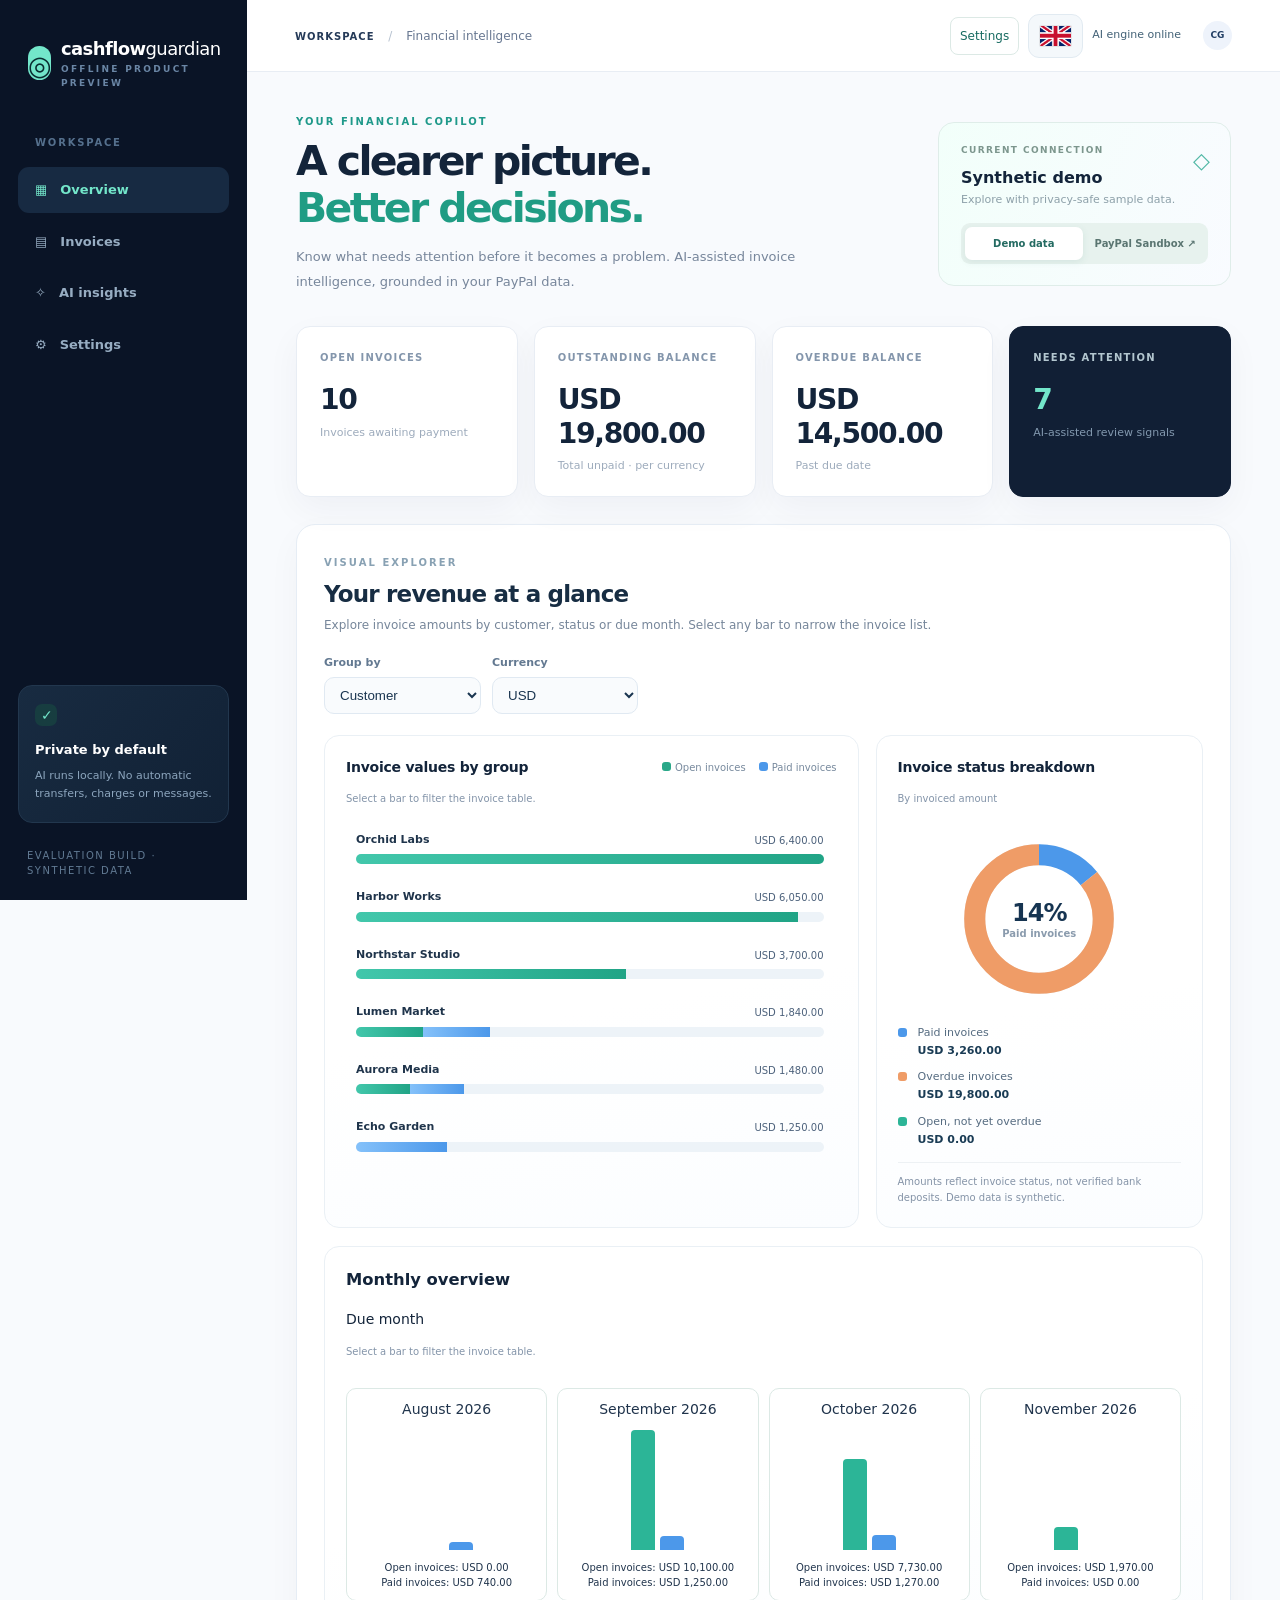
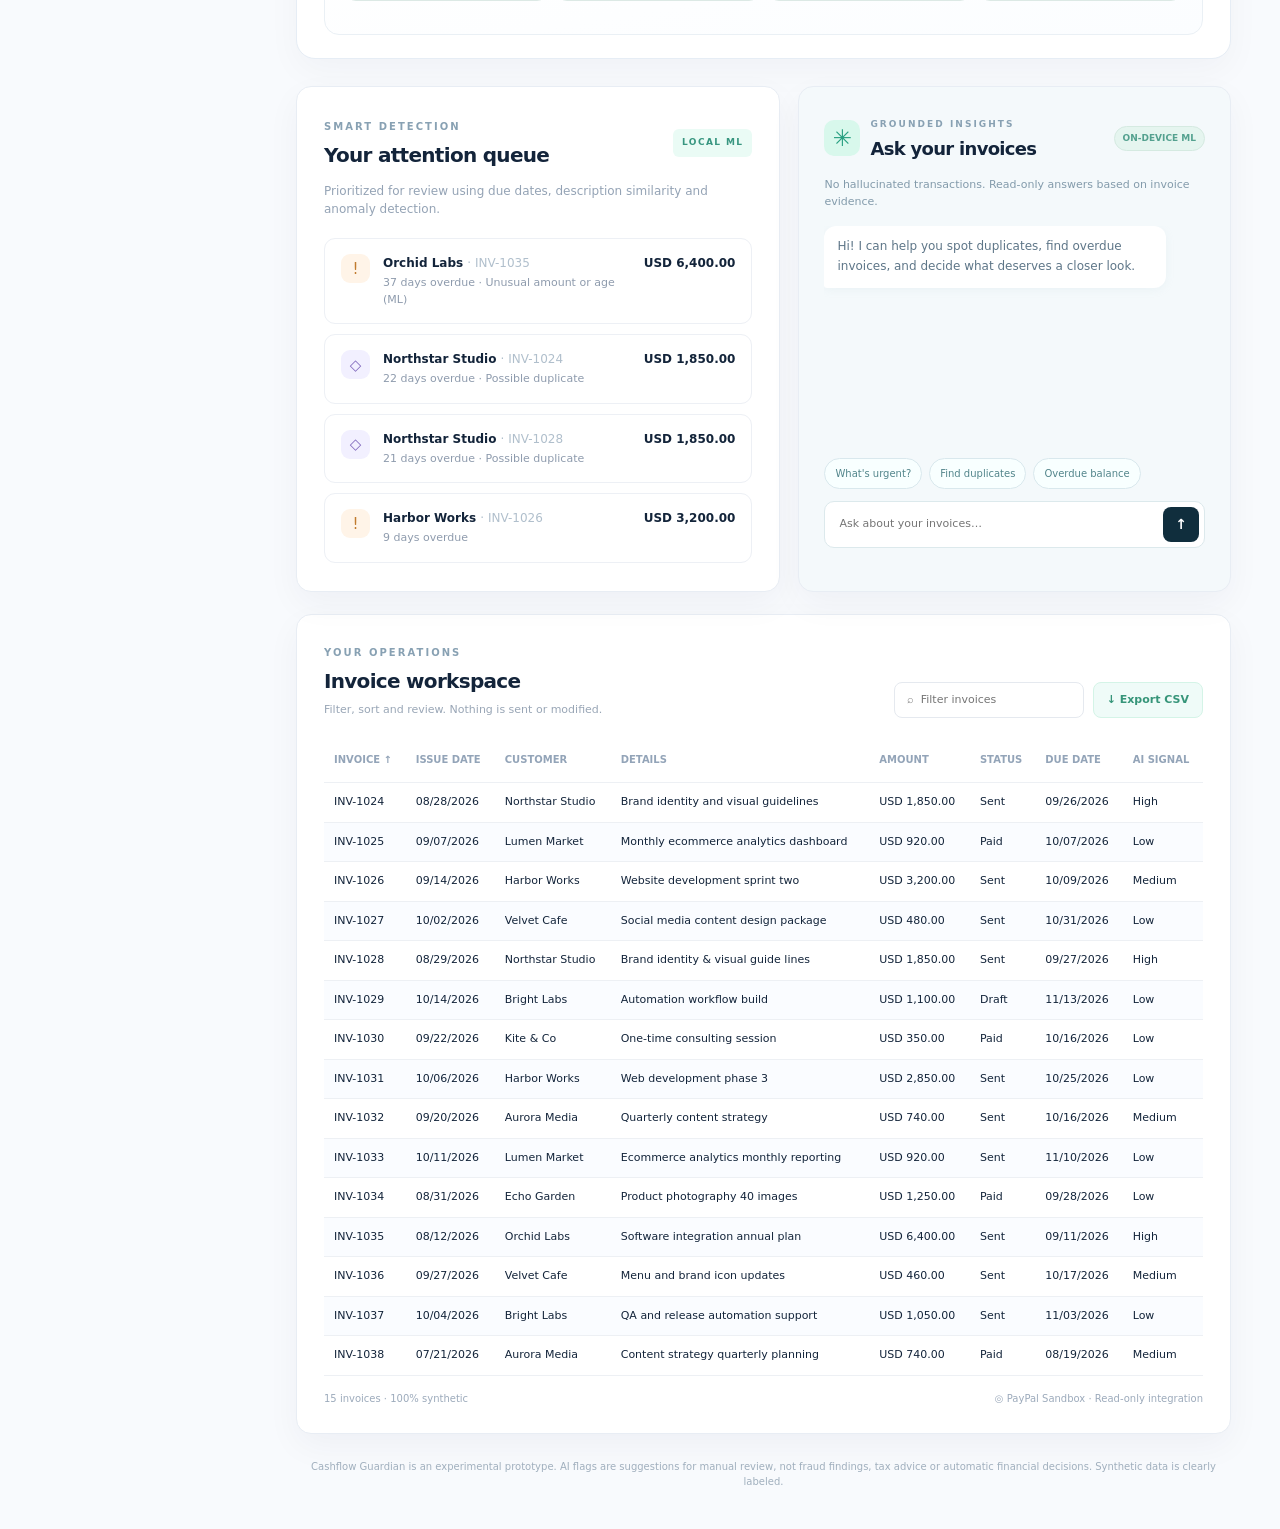
==== commit 54f41569: "Add v0.8 settings with browser-region date defaults and saved preferences" ====
--- a/Cashflow_Guardian_Demo.html
+++ b/Cashflow_Guardian_Demo.html
@@ -1,4 +1,4 @@
-<!doctype html><html lang="de" dir="ltr"><head><meta charset="utf-8"><meta name="viewport" content="width=device-width,initial-scale=1"><title>Cashflow Guardian v0.7</title><style>
+<!doctype html><html lang="de" dir="ltr"><head><meta charset="utf-8"><meta name="viewport" content="width=device-width,initial-scale=1"><title>Cashflow Guardian v0.8</title><style>
 :root{--navy:#0a1426;--navy2:#111f35;--muted:#8492ac;--ink:#13243a;--mint:#73e6ca;--cream:#f6f8fb;--border:#e8edf4;--shadow:0 12px 34px rgba(14,29,60,.045)}*{box-sizing:border-box}html{scroll-behavior:smooth}body{margin:0;background:#f8fafd;color:var(--ink);font:14px/1.5 Inter,ui-sans-serif,system-ui,-apple-system,BlinkMacSystemFont,'Segoe UI',sans-serif}button,input{font:inherit}button{cursor:pointer}.layout{display:flex;min-height:100vh}.sidebar{position:sticky;top:0;height:100vh;width:247px;flex:0 0 247px;background:var(--navy);color:#fff;display:flex;flex-direction:column;padding:26px 18px 22px}.brand{display:flex;align-items:center;gap:10px;padding:9px 10px 36px;font-size:18px;font-weight:730;letter-spacing:-.6px}.brand-mark{display:grid;place-items:center;background:var(--mint);color:#092d30;border-radius:12px;width:34px;height:34px;font-size:27px}.brand-em{font-weight:350}.brand small{display:block;color:#6a86a5;font-size:9px;letter-spacing:2.3px;font-weight:700;margin-top:1px}.nav-section{padding:9px 17px 14px;color:#55708d;font-weight:750;font-size:10px;letter-spacing:1.8px}.nav-item{display:flex;align-items:center;gap:13px;text-decoration:none;color:#97adc2;margin:3px 0;padding:13px 17px;border-radius:11px;font-weight:560;font-size:13px}.nav-item:first-letter{font-size:18px}.nav-item.selected{background:#172a42;color:var(--mint)}.nav-item:hover{background:#172a42;color:#fff}.side-spacer{flex:1}.side-panel{border:1px solid #22374e;background:linear-gradient(130deg,#182b41,#112135);padding:18px 16px;border-radius:14px}.panel-led{width:22px;height:22px;background:#173d40;border-radius:7px;margin-bottom:13px;position:relative}.panel-led:after{content:'✓';position:absolute;left:6px;top:1px;color:var(--mint)}.side-panel strong{font-size:13px}.side-panel p{color:#8ca5bd;font-size:11px;line-height:1.7;margin:7px 0 0}.sidebar-foot{padding:25px 9px 0;font-size:10px;letter-spacing:1.5px;color:#617a93}.main{min-width:0;flex:1}.topbar{height:72px;background:white;border-bottom:1px solid var(--border);padding:0 48px;display:flex;align-items:center;justify-content:space-between;color:#677791;font-size:12px}.crumb{font-weight:750;color:#253a58;letter-spacing:1px;font-size:10px}.slash{color:#b7c2d0;padding:0 10px}.top-right{display:flex;gap:9px;align-items:center;color:#426176;font-size:11px}.dot{width:7px;height:7px;background:#43cba4;border-radius:50%;box-shadow:0 0 0 4px #e5fbf2}.avatar{width:29px;height:29px;display:grid;place-items:center;background:#eef3fb;color:#203d63;border-radius:50%;font-size:9px;font-weight:800;margin-left:13px}.page-content{max-width:1510px;margin:0 auto;padding:42px 49px 40px}.intro{display:flex;justify-content:space-between;gap:30px;align-items:center;margin-bottom:31px}.eyebrow{font-size:10px;font-weight:800;letter-spacing:2.05px;color:#88a1b3}.small-wave{color:#16ae94;margin-left:4px}.intro .eyebrow{color:#1f998a;margin:0 0 9px}h1,h2,h3,p{margin-top:0}h1{font-size:clamp(33px,3.2vw,49px);letter-spacing:-2.6px;line-height:1.14;font-weight:760;margin:0 0 14px}h1 em{font-style:normal;color:#209c84}.subtitle{color:#77869b;max-width:510px;font-size:13px;line-height:1.9;margin:0}.status-card{border:1px solid #dfede9;background:linear-gradient(110deg,#f2fffa,#f9fbff);border-radius:16px;padding:21px 22px;width:293px;flex:0 0 293px;position:relative}.status-icon{position:absolute;right:20px;top:21px;font-size:22px;color:#50b8a5}.status-card .eyebrow{font-size:9px;color:#7c968d;letter-spacing:1.4px;margin-bottom:8px}.status-card h3{font-size:16px;margin:0 0 2px}.status-card p:not(.eyebrow){color:#8da0a9;font-size:11px;margin:0 0 15px}.status-choice{background:#e7f2ee;display:flex;border-radius:9px;padding:4px;gap:4px}.choice{flex:1;background:transparent;border:0;border-radius:7px;padding:9px 4px;font-size:10px;color:#5a7571;font-weight:750}.choice.active{background:#fff;color:#236a61;box-shadow:0 2px 7px #3c89721c}.message{border-radius:10px;padding:12px 15px;background:#fff1e5;color:#9d582a;margin-bottom:16px}.metrics{display:grid;grid-template-columns:repeat(4,minmax(0,1fr));gap:16px;margin-bottom:22px}.metric{background:#fff;border:1px solid var(--border);box-shadow:var(--shadow);padding:23px 23px 21px;border-radius:14px;min-width:0}.metric-label{display:flex;justify-content:space-between;align-items:center;color:#8496ac;font-size:10px;font-weight:780;letter-spacing:1.2px}.metric-icon{color:#c5d0dd;font-size:16px}.metric-number{font-size:clamp(19px,2.2vw,31px);line-height:1.2;font-weight:760;letter-spacing:-1.3px;margin:18px 0 8px;white-space:normal;overflow-wrap:anywhere}.metric-desc{font-size:11px;color:#9dabbc}.accent-metric{background:var(--navy2);border-color:var(--navy2);color:#fff}.accent-metric .metric-label{color:#b3c6cf}.accent-metric .metric-icon{color:var(--mint)}.accent-metric .metric-number{color:var(--mint)}.accent-metric .metric-desc{color:#8298ae}.content-grid{display:grid;grid-template-columns:minmax(0,1.12fr) minmax(340px,1fr);gap:18px;margin-bottom:22px}.insight-panel,.assistant-panel,.table-panel{background:#fff;border-radius:15px;border:1px solid var(--border);box-shadow:var(--shadow)}.insight-panel{padding:28px 27px}.section-head,.assistant-top{display:flex;align-items:center;justify-content:space-between;gap:10px}.section-head h2,.assistant-top h2,.table-header h2{font-size:20px;letter-spacing:-.7px;margin:4px 0 0}.sparkle{color:#57d3ad}.ml-tag{font-size:9px;font-weight:800;letter-spacing:1.4px;background:#eafbf5;color:#389680;padding:7px 9px;border-radius:6px}.section-sub{font-size:12px;color:#94a3b5;margin:12px 0 20px}.alerts{display:flex;flex-direction:column;gap:10px}.alert{padding:15px 16px;border:1px solid #edf0f5;border-radius:11px;display:flex;align-items:flex-start;gap:13px}.alert-icon{flex:0 0 29px;width:29px;height:29px;border-radius:9px;display:grid;place-items:center;background:#fff4e8;color:#c17b2e;font-size:15px}.alert-duplicate .alert-icon{background:#f2f0ff;color:#8069bd}.alert-nothing .alert-icon{background:#eafbf5;color:#299f7e}.alert strong{display:block;font-size:12px}.alert p{margin:3px 0 0;color:#8e9bad;font-size:11px}.alert span.amount{margin-left:auto;white-space:nowrap;font-size:12px;font-weight:750}.assistant-panel{background:#f4f9fb;padding:25px 25px 21px;display:flex;flex-direction:column;min-height:376px}.assistant-top{justify-content:start}.bubble-symbol{height:36px;width:36px;display:grid;place-items:center;background:#d8f8ec;color:#269f80;font-size:23px;border-radius:10px}.assistant-top .eyebrow{font-size:9px}.assistant-top h2{font-size:18px;margin:2px 0}.offline-pill{margin-left:auto;background:#e5f5ef;color:#54a18f;border:1px solid #d5eae1;padding:5px 8px;border-radius:100px;font-size:9px;font-weight:730}.assistant-helper{margin:13px 0 16px;color:#839bab;font-size:11px}.conversation{flex:1;display:flex;flex-direction:column;gap:9px;min-height:116px;max-height:220px;overflow-y:auto;padding-right:5px}.bot-message,.user-message{font-size:12px;padding:11px 13px;max-width:91%;line-height:1.65;white-space:pre-wrap}.bot-message{background:#fff;color:#5e7688;border-radius:12px 12px 12px 3px;align-self:flex-start;box-shadow:0 2px 8px #acc2ce1e}.user-message{background:#183a49;color:#e8f9f6;border-radius:12px 12px 3px 12px;align-self:flex-end}.suggestions{display:flex;gap:7px;flex-wrap:wrap;margin:12px 0}.suggestions button{border:1px solid #d9e8ed;border-radius:30px;background:#f8ffff;color:#52858b;padding:7px 10px;font-size:10px}.suggestions button:hover{border-color:#78cfc0}.chat-form{display:flex;background:#fff;border:1px solid #dce9ec;border-radius:10px;padding:5px}.chat-form input{background:transparent;border:0;outline:0;padding:9px;min-width:0;flex:1;color:#315263;font-size:11px}.chat-form button{background:#102e3d;color:#fff;border:0;border-radius:8px;font-weight:800;width:36px}.table-panel{padding:26px 27px 12px}.table-header{display:flex;justify-content:space-between;align-items:flex-end;gap:15px;margin-bottom:19px}.table-header h2{font-size:20px}.table-header p{margin:6px 0 0;color:#99a6b6;font-size:11px}.table-actions{display:flex;gap:9px}.table-actions input{border:1px solid #e5e9ef;border-radius:8px;padding:9px 12px;min-width:185px;width:190px;font-size:11px;outline-color:#80dfbf}.export{background:#effbf8;border:1px solid #d4f4e7;color:#369579;border-radius:8px;font-weight:700;padding:9px 13px;font-size:11px}.grid-host{height:377px;width:100%}.table-footer{display:flex;justify-content:space-between;color:#9caabb;font-size:10px;padding:15px 0}.bottom-note{color:#a0afbd;text-align:center;font-size:10px;padding-top:25px}.skeleton{color:#8d9bae;font-size:12px}.fallback{border-collapse:collapse;width:100%;font-size:11px}.fallback th,.fallback td{text-align:left;border-bottom:1px solid #edf0f4;padding:11px 10px}.fallback th{color:#93a4b8;font-size:10px}.fallback tr:nth-child(2n){background:#fafcff}@media(max-width:1150px){.sidebar{width:207px;flex-basis:207px}.page-content{padding:30px 26px}.topbar{padding:0 26px}.metrics{grid-template-columns:repeat(2,minmax(0,1fr))}.content-grid{grid-template-columns:1fr}.status-card{flex-basis:260px;width:260px}}@media(max-width:680px){.layout{display:block}.sidebar{height:auto;width:auto;position:relative;padding:14px 16px;display:flex;flex-direction:row;align-items:center}.brand{padding:0;font-size:14px}.brand-mark{height:29px;width:29px}.brand small{font-size:8px}.nav-item,.nav-section,.side-panel,.sidebar-foot,.side-spacer{display:none}.main{width:100%}.topbar{height:50px;padding:0 16px}.top-right{font-size:9px}.page-content{padding:22px 16px}.intro{display:block}.intro h1{font-size:36px}.status-card{margin-top:20px;width:100%}.metrics{gap:9px}.metric{padding:15px 13px}.metric-label{font-size:8px}.metric-number{font-size:23px}.metric-desc{font-size:10px}.insight-panel,.assistant-panel,.table-panel{padding:19px 15px}.table-header{align-items:flex-start;flex-direction:column}.table-actions{width:100%}.table-actions input{min-width:0;flex:1}.grid-host{height:340px}}
 /* v0.5 — embedded flag image files, avoiding missing regional-indicator emoji support */
 .language-switcher{position:relative;z-index:80;flex:0 0 auto;direction:ltr}
@@ -55,6 +55,8 @@
 .fallback th button{border:0;background:transparent;color:inherit;font:inherit;text-align:left;cursor:pointer;padding:4px 0}.fallback th button:focus-visible{outline:2px solid #1659a3}
 
 .date-cell{white-space:nowrap;font-variant-numeric:tabular-nums}
+
+[hidden]{display:none!important}.settings-shortcut{font-size:12px;color:#176b61;text-decoration:none;padding:9px;border:1px solid #dce9e5;border-radius:8px}.settings-panel{max-width:980px;padding:28px;background:white;border:1px solid #e6edf5;border-radius:18px}.settings-panel h1{font-size:30px;margin:8px 0}.settings-panel p{color:#637991;font-size:13px;line-height:1.6}.settings-grid{display:grid;grid-template-columns:1fr 1fr;gap:22px;margin:26px 0}.settings-grid>label{display:flex;flex-direction:column;gap:9px;font-weight:600;font-size:14px}.settings-grid select{padding:12px;border:1px solid #cfddd8;border-radius:9px;background:#f8fcfa;color:#20344c;width:100%;font:inherit}.date-preview{grid-column:1/-1;background:#effaf6;border-radius:12px;padding:18px;color:#286d5c}.date-preview strong{display:block;font-size:28px;margin:8px 0}.settings-grid fieldset{border:1px solid #cfddd8;border-radius:9px;padding:15px}.check-label{display:flex;align-items:center;gap:9px;padding:6px}.settings-panel button{padding:12px 16px;border:1px solid #aacfc1;border-radius:9px;background:#effaf6;color:#176b61;cursor:pointer}.compact-rows .fallback td{padding-top:6px;padding-bottom:6px}.hide-description .fallback tr>:nth-child(4),.hide-risk .fallback tr>:nth-child(8){display:none}.hide-description .fallback td[colspan]{display:table-cell}.settings-panel select:focus-visible,.settings-panel button:focus-visible{outline:3px solid #4c98ea;outline-offset:2px}@media(max-width:680px){.settings-grid{grid-template-columns:1fr}.settings-panel{padding:18px}.settings-shortcut{font-size:11px;padding:8px}.topbar{padding-left:12px;padding-right:12px}.top-right{gap:7px}}
 </style><script>
 /* Cashflow Guardian localization: UI, table, signals, synthetic descriptions. */
 'use strict';
@@ -66,7 +68,8 @@
 const CG_ALIASES = {
   sent:'sent',unpaid:'unpaid',partially_paid:'partlyPaid',payment_pending:'paymentPending',overdue:'overdue',paid:'paid',draft:'draft',high:'high',medium:'medium',low:'low'
 };
-let cgLanguage = (()=>{try{const saved=localStorage.getItem('cg_language');return saved && CG_LANGUAGES[saved] ? saved : 'de';}catch(e){return 'de';}})();
+function cgDetectedLanguage(){for(const value of navigator.languages||[navigator.language]){const code=String(value).split('-')[0].toLowerCase();if(CG_LANGUAGES[code])return code;}return 'en';}
+let cgLanguage = (()=>{try{const saved=localStorage.getItem('cg_language');return saved && CG_LANGUAGES[saved] ? saved : cgDetectedLanguage();}catch(e){return cgDetectedLanguage();}})();
 function cgT(key,values={}){
  let result=(CG_TRANSLATIONS[cgLanguage]||CG_TRANSLATIONS.de)[key]||CG_TRANSLATIONS.en[key]||key;
  for(const [name,v] of Object.entries(values))result=result.replaceAll('{'+name+'}',String(v));
@@ -131,6 +134,59 @@
 }
 </script><script>
 window.CG_OFFLINE_REPORT = {"invoices": [{"id": "INV-1024", "number": "INV-1024", "customer": "Northstar Studio", "email": "", "description": "Brand identity and visual guidelines", "amount": 1850.0, "currency": "USD", "status": "SENT", "issued": "2026-08-28", "due": "2026-09-26", "source": "synthetic demo", "days_overdue": 22, "flags": ["22 days overdue", "Potential duplicate"], "risk": "High"}, {"id": "INV-1025", "number": "INV-1025", "customer": "Lumen Market", "email": "", "description": "Monthly ecommerce analytics dashboard", "amount": 920.0, "currency": "USD", "status": "PAID", "issued": "2026-09-07", "due": "2026-10-07", "source": "synthetic demo", "days_overdue": 0, "flags": [], "risk": "Low"}, {"id": "INV-1026", "number": "INV-1026", "customer": "Harbor Works", "email": "", "description": "Website development sprint two", "amount": 3200.0, "currency": "USD", "status": "SENT", "issued": "2026-09-14", "due": "2026-10-09", "source": "synthetic demo", "days_overdue": 9, "flags": ["9 days overdue"], "risk": "Medium"}, {"id": "INV-1027", "number": "INV-1027", "customer": "Velvet Cafe", "email": "", "description": "Social media content design package", "amount": 480.0, "currency": "USD", "status": "SENT", "issued": "2026-10-02", "due": "2026-10-31", "source": "synthetic demo", "days_overdue": 0, "flags": [], "risk": "Low"}, {"id": "INV-1028", "number": "INV-1028", "customer": "Northstar Studio", "email": "", "description": "Brand identity & visual guide lines", "amount": 1850.0, "currency": "USD", "status": "SENT", "issued": "2026-08-29", "due": "2026-09-27", "source": "synthetic demo", "days_overdue": 21, "flags": ["21 days overdue", "Potential duplicate"], "risk": "High"}, {"id": "INV-1029", "number": "INV-1029", "customer": "Bright Labs", "email": "", "description": "Automation workflow build", "amount": 1100.0, "currency": "USD", "status": "DRAFT", "issued": "2026-10-14", "due": "2026-11-13", "source": "synthetic demo", "days_overdue": 0, "flags": [], "risk": "Low"}, {"id": "INV-1030", "number": "INV-1030", "customer": "Kite & Co", "email": "", "description": "One-time consulting session", "amount": 350.0, "currency": "USD", "status": "PAID", "issued": "2026-09-22", "due": "2026-10-16", "source": "synthetic demo", "days_overdue": 0, "flags": [], "risk": "Low"}, {"id": "INV-1031", "number": "INV-1031", "customer": "Harbor Works", "email": "", "description": "Web development phase 3", "amount": 2850.0, "currency": "USD", "status": "SENT", "issued": "2026-10-06", "due": "2026-10-25", "source": "synthetic demo", "days_overdue": 0, "flags": [], "risk": "Low"}, {"id": "INV-1032", "number": "INV-1032", "customer": "Aurora Media", "email": "", "description": "Quarterly content strategy", "amount": 740.0, "currency": "USD", "status": "SENT", "issued": "2026-09-20", "due": "2026-10-16", "source": "synthetic demo", "days_overdue": 2, "flags": ["2 days overdue"], "risk": "Medium"}, {"id": "INV-1033", "number": "INV-1033", "customer": "Lumen Market", "email": "", "description": "Ecommerce analytics monthly reporting", "amount": 920.0, "currency": "USD", "status": "SENT", "issued": "2026-10-11", "due": "2026-11-10", "source": "synthetic demo", "days_overdue": 0, "flags": [], "risk": "Low"}, {"id": "INV-1034", "number": "INV-1034", "customer": "Echo Garden", "email": "", "description": "Product photography 40 images", "amount": 1250.0, "currency": "USD", "status": "PAID", "issued": "2026-08-31", "due": "2026-09-28", "source": "synthetic demo", "days_overdue": 0, "flags": [], "risk": "Low"}, {"id": "INV-1035", "number": "INV-1035", "customer": "Orchid Labs", "email": "", "description": "Software integration annual plan", "amount": 6400.0, "currency": "USD", "status": "SENT", "issued": "2026-08-12", "due": "2026-09-11", "source": "synthetic demo", "days_overdue": 37, "flags": ["37 days overdue", "Unusual amount or age (ML)"], "risk": "High"}, {"id": "INV-1036", "number": "INV-1036", "customer": "Velvet Cafe", "email": "", "description": "Menu and brand icon updates", "amount": 460.0, "currency": "USD", "status": "SENT", "issued": "2026-09-27", "due": "2026-10-17", "source": "synthetic demo", "days_overdue": 1, "flags": ["1 days overdue"], "risk": "Medium"}, {"id": "INV-1037", "number": "INV-1037", "customer": "Bright Labs", "email": "", "description": "QA and release automation support", "amount": 1050.0, "currency": "USD", "status": "SENT", "issued": "2026-10-04", "due": "2026-11-03", "source": "synthetic demo", "days_overdue": 0, "flags": [], "risk": "Low"}, {"id": "INV-1038", "number": "INV-1038", "customer": "Aurora Media", "email": "", "description": "Content strategy quarterly planning", "amount": 740.0, "currency": "USD", "status": "PAID", "issued": "2026-07-21", "due": "2026-08-19", "source": "synthetic demo", "days_overdue": 0, "flags": ["Unusual amount or age (ML)"], "risk": "Medium"}], "duplicates": [{"first": "INV-1024", "second": "INV-1028", "similarity": 0.852, "reason": "Similar descriptions, same customer, near-identical amount and dates. Review manually."}], "summary": {"invoice_count": 15, "flagged_count": 7, "duplicate_pairs": 1, "totals_by_currency": {"USD": {"outstanding": 19800.0, "overdue": 14500.0, "paid": 3260.0}}, "disclaimer": "Local ML signals for review, not fraud or payment decisions. All financial actions require human approval."}};
+</script><script>'use strict';
+const CG_SETTING_KEYS=['settings','dateFormat','automatic','region','preview','currency','start','group','columns','density','comfortable','compact','reset','saved','local','shortNote','storageError'];
+const CG_SETTING_TEXT={
+de:['Einstellungen','Datumsformat','Automatisch (Browserregion)','Browserregion','Vorschau','Standardwährung','Startansicht','Standardgruppierung','Tabellenspalten','Zeilenabstand','Großzügig','Kompakt','Standard wiederherstellen','Gespeichert','Einstellungen bleiben in diesem Browser. Keine Standort- oder IP-Abfrage.','Ohne Jahreszahl: Das vollständige Datum erscheint beim Darüberfahren.','Speichern ist in diesem Browser nicht verfügbar. Einstellungen gelten bis zum Schließen.'],
+en:['Settings','Date format','Automatic (browser region)','Browser region','Preview','Default currency','Start view','Default grouping','Table columns','Row spacing','Comfortable','Compact','Restore defaults','Saved','Settings stay in this browser. No location or IP lookup.','Without year: hover to see the complete date.','Storage is unavailable in this browser. Settings apply until you close it.'],
+es:['Ajustes','Formato de fecha','Automático (región del navegador)','Región del navegador','Vista previa','Moneda predeterminada','Vista inicial','Agrupación predeterminada','Columnas','Espaciado','Amplio','Compacto','Restablecer valores','Guardado','Los ajustes se guardan en este navegador. Sin consultar ubicación ni IP.','Sin año: pasa el cursor para ver la fecha completa.','No se puede guardar. Los ajustes duran hasta cerrar el navegador.'],
+fr:['Paramètres','Format de date','Automatique (région du navigateur)','Région du navigateur','Aperçu','Devise par défaut','Vue initiale','Regroupement par défaut','Colonnes','Espacement','Confortable','Compact','Rétablir les valeurs','Enregistré','Réglages conservés dans ce navigateur. Aucune recherche de position ou IP.','Sans année : survolez pour afficher la date complète.','Stockage indisponible. Réglages valables jusqu’à la fermeture.'],
+pt:['Definições','Formato de data','Automático (região do navegador)','Região do navegador','Pré-visualização','Moeda predefinida','Vista inicial','Agrupamento predefinido','Colunas','Espaçamento','Confortável','Compacto','Repor predefinições','Guardado','Definições neste navegador. Sem consulta de localização ou IP.','Sem ano: passe o cursor para ver a data completa.','Não é possível guardar. Definições válidas até fechar o navegador.'],
+it:['Impostazioni','Formato data','Automatico (regione del browser)','Regione del browser','Anteprima','Valuta predefinita','Vista iniziale','Raggruppamento predefinito','Colonne','Spaziatura','Ampia','Compatta','Ripristina valori','Salvato','Impostazioni in questo browser. Nessuna ricerca di posizione o IP.','Senza anno: passa il mouse per vedere la data completa.','Salvataggio non disponibile. Impostazioni valide fino alla chiusura.'],
+pl:['Ustawienia','Format daty','Automatyczny (region przeglądarki)','Region przeglądarki','Podgląd','Domyślna waluta','Widok początkowy','Domyślne grupowanie','Kolumny','Odstępy','Przestronnie','Kompaktowo','Przywróć domyślne','Zapisano','Ustawienia pozostają w przeglądarce. Bez sprawdzania lokalizacji lub IP.','Bez roku: najedź kursorem, aby zobaczyć pełną datę.','Zapis niedostępny. Ustawienia działają do zamknięcia przeglądarki.'],
+ro:['Setări','Formatul datei','Automat (regiunea browserului)','Regiunea browserului','Previzualizare','Monedă implicită','Vizualizare inițială','Grupare implicită','Coloane','Spațiere','Aerisit','Compact','Restabilește valorile','Salvat','Setările rămân în browser. Fără verificarea locației sau IP-ului.','Fără an: treci cursorul pentru data completă.','Salvarea nu este disponibilă. Setările se păstrează până la închidere.'],
+nl:['Instellingen','Datumnotatie','Automatisch (browserregio)','Browserregio','Voorbeeld','Standaardvaluta','Startweergave','Standaardgroepering','Kolommen','Rijafstand','Ruim','Compact','Standaard herstellen','Opgeslagen','Instellingen blijven in deze browser. Geen locatie- of IP-opvraag.','Zonder jaar: wijs de datum aan voor de volledige datum.','Opslaan is niet beschikbaar. Instellingen gelden tot het sluiten.'],
+zh:['设置','日期格式','自动（浏览器地区）','浏览器地区','预览','默认货币','起始视图','默认分组','表格列','行间距','宽松','紧凑','恢复默认设置','已保存','设置保存在此浏览器中。不查询位置或 IP。','不显示年份：悬停可查看完整日期。','无法保存。设置在关闭浏览器前有效。'],
+hi:['सेटिंग्स','दिनांक प्रारूप','स्वचालित (ब्राउज़र क्षेत्र)','ब्राउज़र क्षेत्र','पूर्वावलोकन','डिफ़ॉल्ट मुद्रा','प्रारंभिक दृश्य','डिफ़ॉल्ट समूह','तालिका कॉलम','पंक्ति अंतर','खुला','सघन','डिफ़ॉल्ट बहाल करें','सहेजा गया','सेटिंग्स इसी ब्राउज़र में रहती हैं। स्थान या IP की जाँच नहीं होती।','वर्ष के बिना: पूरी तारीख देखने के लिए होवर करें।','सहेजना उपलब्ध नहीं है। सेटिंग्स ब्राउज़र बंद करने तक लागू हैं।'],
+ja:['設定','日付形式','自動（ブラウザーの地域）','ブラウザーの地域','プレビュー','既定の通貨','開始画面','既定のグループ','表の列','行間隔','ゆったり','コンパクト','既定値に戻す','保存済み','設定はこのブラウザーに保存されます。位置情報や IP は取得しません。','年を省略：カーソルを合わせると完全な日付を表示します。','保存できません。設定はブラウザーを閉じるまで有効です。']
+};
+function cgST(key){return (CG_SETTING_TEXT[cgLanguage]||CG_SETTING_TEXT.en)[CG_SETTING_KEYS.indexOf(key)]||key;}
+function cgBrowserLocale(){for(const value of [...(navigator.languages||[]),navigator.language,'en-US']){try{if(value)return new Intl.DateTimeFormat(value).resolvedOptions().locale;}catch{}}return 'en-US';}
+const cgDefaults=()=>({dateFormat:'auto',region:cgBrowserLocale(),currency:'auto',start:'overview',group:'customer',density:'comfortable',description:true,risk:true});
+function cgReadSettings(){const defaults=cgDefaults();try{const v=JSON.parse(localStorage.getItem('cg_settings_v1')||'{}');if(!v||typeof v!=='object')return defaults;
+ for(const [key,allowed] of Object.entries({dateFormat:['auto','dmy','short','mdy','slash','iso','text'],currency:['auto','EUR','USD','GBP','JPY','CHF','CAD','AUD','CNY','INR','PLN','RON'],start:['overview','invoices','insights'],group:['customer','status','month','risk'],density:['comfortable','compact']})){if(allowed.includes(v[key]))defaults[key]=v[key];}
+ if(typeof v.region==='string'){try{defaults.region=new Intl.DateTimeFormat(v.region).resolvedOptions().locale;}catch{}}
+ for(const key of ['description','risk'])if(typeof v[key]==='boolean')defaults[key]=v[key];return defaults;
+ }catch{return defaults;}}
+let cgSettings=cgReadSettings(),cgStorageOK=true;
+function cgSaveSettings(){try{localStorage.setItem('cg_settings_v1',JSON.stringify(cgSettings));cgStorageOK=true;}catch{cgStorageOK=false;}}
+function cgParsedDate(input){const m=/^(\d{4})-(\d{2})-(\d{2})$/.exec(String(input||'').slice(0,10));if(!m)return null;const d=new Date(Date.UTC(+m[1],+m[2]-1,+m[3]));return d.getUTCFullYear()===+m[1]&&d.getUTCMonth()===+m[2]-1&&d.getUTCDate()===+m[3]?{m,d}:null;}
+cgDate=function(input){const parsed=cgParsedDate(input);if(!parsed)return '—';const {m,d}=parsed,[,y,month,day]=m;
+ switch(cgSettings.dateFormat){case 'dmy':return `${day}.${month}.${y}`;case 'short':return `${day}.${month}.`;case 'mdy':return `${month}/${day}/${y}`;case 'slash':return `${day}/${month}/${y}`;case 'iso':return `${y}-${month}-${day}`;case 'text':return new Intl.DateTimeFormat(CG_LOCALES[cgLanguage],{day:'numeric',month:'short',year:'numeric',timeZone:'UTC'}).format(d);default:return new Intl.DateTimeFormat(cgSettings.region,{day:'2-digit',month:'2-digit',year:'numeric',timeZone:'UTC'}).format(d);}
+};
+function cgFullDate(input){const p=cgParsedDate(input);return p?new Intl.DateTimeFormat(cgSettings.region,{dateStyle:'full',timeZone:'UTC'}).format(p.d):'—';}
+function cgApplyPreferences(){document.body.classList.toggle('compact-rows',cgSettings.density==='compact');document.body.classList.toggle('hide-description',!cgSettings.description);document.body.classList.toggle('hide-risk',!cgSettings.risk);}
+function cgRenderSettings(){
+ document.querySelectorAll('[data-settingtext]').forEach(el=>el.textContent=cgST(el.dataset.settingtext));
+ const language=document.getElementById('settingLanguage');language.replaceChildren(...Object.entries(CG_LANGUAGES).sort((a,b)=>a[1].name.localeCompare(b[1].name,'de')).map(([code,info])=>new Option(info.name,code)));language.value=cgLanguage;
+ for(const key of ['dateFormat','currency','start','group','density'])document.getElementById('setting-'+key).value=cgSettings[key];
+ for(const key of ['description','risk'])document.getElementById('setting-'+key).checked=cgSettings[key];
+ document.getElementById('settingRegion').textContent=cgSettings.region;
+ document.getElementById('settingPreview').textContent=cgDate('2026-10-26');
+ document.getElementById('settingStatus').textContent=cgST(cgStorageOK?'saved':'storageError');
+}
+function cgSettingsRoute(){const settings=location.hash==='#settings';document.getElementById('settingsPanel').hidden=!settings;document.getElementById('dashboard').hidden=settings;document.querySelectorAll('.nav-item').forEach(el=>{const active=el.hash===(location.hash||'#overview');el.classList.toggle('selected',active);if(active)el.setAttribute('aria-current','page');else el.removeAttribute('aria-current');});}
+window.addEventListener('DOMContentLoaded',()=>{
+ cgSaveSettings();cgApplyPreferences();cgRenderSettings();cgSettingsRoute();
+ document.getElementById('settingsForm').addEventListener('change',e=>{const key=e.target.dataset.preference;if(!key)return;cgSettings[key]=e.target.type==='checkbox'?e.target.checked:e.target.value;cgSaveSettings();cgApplyPreferences();
+  if(key==='group'){cgGroupBy=cgSettings.group;cgActiveGroup=null;}
+  if(key==='currency'){cgChartCurrency=cgSettings.currency==='auto'?'':cgSettings.currency;cgActiveGroup=null;cgActiveMonth=null;}
+  if(report){renderAnalytics();renderGrid();}cgRenderSettings();
+ });
+ document.getElementById('settingLanguage').addEventListener('change',e=>cgSelectLanguage(e.target.value));
+ document.getElementById('settingsReset').onclick=()=>{cgSettings=cgDefaults();cgSaveSettings();cgGroupBy=cgSettings.group;cgChartCurrency='';cgActiveGroup=null;cgActiveMonth=null;cgApplyPreferences();cgSelectLanguage(cgDetectedLanguage());cgRenderSettings();};
+ window.addEventListener('hashchange',cgSettingsRoute);
+});
 </script><script>
 /* Cashflow Guardian — localized interface and grounded invoice explanations. */
 'use strict';
@@ -163,7 +219,7 @@
 }
 
 /* Invoice visual analytics. Currency segments are NEVER added together. */
-let cgGroupBy='customer',cgChartCurrency='',cgActiveGroup=null,cgActiveMonth=null;
+let cgGroupBy=cgSettings.group,cgChartCurrency=cgSettings.currency==='auto'?'':cgSettings.currency,cgActiveGroup=null,cgActiveMonth=null;
 function cgGroupKey(row,by=cgGroupBy){
  if(by==='customer')return String(row.customer||'—');
  if(by==='status')return String(row.status||'—');
@@ -308,7 +364,7 @@
  const headers=['invoice','issuedDate','customer','details','amount','status','dueDate','aiSignal'];
  const fields=['number','issued','customer','description','amount','statusText','due','riskText'];
  $('fallbackTable').innerHTML=`<div class="table-scroll"><table class="fallback"><thead><tr>${headers.map((h,i)=>`<th aria-sort="${cgSort.key===fields[i]?(cgSort.direction===1?'ascending':'descending'):'none'}"><button type="button" data-sort="${fields[i]}">${safe(cgT(h))} ${cgSort.key===fields[i]?(cgSort.direction===1?'↑':'↓'):''}</button></th>`).join('')}</tr></thead><tbody>`+
- (visible.length?visible.map(x=>`<tr><td>${safe(x.number)}</td><td class="date-cell">${safe(x.issuedText)}</td><td>${safe(x.customer)}</td><td>${safe(x.description)}</td><td class="num-cell">${safe(money(x.currency,x.amount))}</td><td>${safe(x.statusText)}</td><td class="date-cell">${safe(x.dueText)}</td><td>${safe(x.riskText)}</td></tr>`).join(''):`<tr><td colspan="8">${safe(cgT('noRows'))}</td></tr>`)+`</tbody></table></div>`;
+ (visible.length?visible.map(x=>`<tr><td>${safe(x.number)}</td><td class="date-cell" title="${safe(cgFullDate(x.issued))}">${safe(x.issuedText)}</td><td>${safe(x.customer)}</td><td>${safe(x.description)}</td><td class="num-cell">${safe(money(x.currency,x.amount))}</td><td>${safe(x.statusText)}</td><td class="date-cell" title="${safe(cgFullDate(x.due))}">${safe(x.dueText)}</td><td>${safe(x.riskText)}</td></tr>`).join(''):`<tr><td colspan="8">${safe(cgT('noRows'))}</td></tr>`)+`</tbody></table></div>`;
 }
 let cgSort={key:'number',direction:1};
 async function load(nextSource=source){
@@ -364,6 +420,7 @@
  const a=document.createElement('a');a.href=url;a.download=`cashflow-guardian-${cgLanguage}-${source}-${new Date().toISOString().slice(0,10)}.csv`;document.body.append(a);a.click();a.remove();setTimeout(()=>URL.revokeObjectURL(url),300);
 }
 function cgOnLanguageChanged(){
+ cgRenderSettings();
  if(report){renderSummary();renderAlerts();renderAnalytics();renderGrid();}
  resetConversation();
  if(!$('message').hidden)hideToast();
@@ -382,6 +439,7 @@
   $('groupClear').addEventListener('click',()=>{cgActiveGroup=null;cgActiveMonth=null;$('filter').value='';renderAnalytics();renderGrid();});
  try{const status=await api('/api/status');if(!status.sandbox_configured){$('sandboxButton').title=cgT('sandboxDisabled');}}catch(e){toast(cgT('serverError',{msg:e.message}),true);}
  await load('demo');
+ if(!location.hash&&cgSettings.start!=='overview')location.hash=cgSettings.start;
 });
 
 
@@ -415,13 +473,21 @@
 <a class="nav-item selected" href="#overview">▦ <span data-i18n="overview">Overview</span></a>
 <a class="nav-item" href="#invoices">▤ <span data-i18n="invoices">Invoices</span></a>
 <a class="nav-item" href="#insights">✧ <span data-i18n="insights">AI insights</span></a>
-<div class="side-spacer"></div>
+<a class="nav-item" href="#settings">⚙ <span data-settingtext="settings">Einstellungen</span></a><div class="side-spacer"></div>
 <div class="side-panel"><div class="panel-led"></div><strong data-i18n="private">Private by default</strong><p data-i18n="privacyDesc">AI runs locally. No automatic transfers, charges or messages.</p></div>
 <div class="sidebar-foot" data-i18n="buildVersion">HACKATHON BUILD · v0.1</div>
 </aside>
 <main class="main" id="overview">
-<header class="topbar"><div><span class="crumb" data-i18n="workspace"></span><span class="slash"> / </span><span data-i18n="financialIntel"></span></div><div class="top-right"><div class="language-switcher"><button aria-controls="languageMenu" aria-expanded="false" aria-haspopup="true" aria-label="Choose language" class="language-button" id="languageButton" title="Deutsch" type="button"><img class="flag-image" src="[data-uri]" width="32" height="22" alt="" aria-hidden="true" draggable="false"/></button><div aria-label="Languages" class="language-menu" hidden="" id="languageMenu" role="menu"></div></div><span class="top-status" data-i18n="engineOnline"></span><span class="avatar">CG</span></div></header>
-<div class="page-content">
+<header class="topbar"><div><span class="crumb" data-i18n="workspace"></span><span class="slash"> / </span><span data-i18n="financialIntel"></span></div><div class="top-right"><a class="settings-shortcut" href="#settings" data-settingtext="settings">Einstellungen</a><div class="language-switcher"><button aria-controls="languageMenu" aria-expanded="false" aria-haspopup="true" aria-label="Choose language" class="language-button" id="languageButton" title="Deutsch" type="button"><img class="flag-image" src="[data-uri]" width="32" height="22" alt="" aria-hidden="true" draggable="false"/></button><div aria-label="Languages" class="language-menu" hidden="" id="languageMenu" role="menu"></div></div><span class="top-status" data-i18n="engineOnline"></span><span class="avatar">CG</span></div></header>
+<div class="page-content"><section id="settingsPanel" hidden class="settings-panel"><p class="eyebrow">Cashflow Guardian · v0.8</p><h1 data-settingtext="settings"></h1><p data-settingtext="local"></p><form id="settingsForm" class="settings-grid">
+<label><span data-i18n="languages"></span><select id="settingLanguage"></select></label>
+<label><span data-settingtext="dateFormat"></span><select id="setting-dateFormat" data-preference="dateFormat"><option value="auto" data-settingtext="automatic"></option><option value="dmy">26.10.2026</option><option value="short">26.10.</option><option value="mdy">10/26/2026 (USA)</option><option value="slash">26/10/2026 (UK)</option><option value="iso">2026-10-26 (ISO)</option><option value="text">26 Oct 2026</option></select></label>
+<div class="date-preview"><span data-settingtext="preview"></span><strong id="settingPreview"></strong><span data-settingtext="region"></span>: <span id="settingRegion"></span><p data-settingtext="shortNote"></p></div>
+<label><span data-settingtext="currency"></span><select id="setting-currency" data-preference="currency"><option value="auto">—</option><option>EUR</option><option>USD</option><option>GBP</option><option>JPY</option><option>CHF</option><option>CAD</option><option>AUD</option><option>CNY</option><option>INR</option><option>PLN</option><option>RON</option></select></label>
+<label><span data-settingtext="start"></span><select id="setting-start" data-preference="start"><option value="overview" data-i18n="overview"></option><option value="invoices" data-i18n="invoices"></option><option value="insights" data-i18n="insights"></option></select></label>
+<label><span data-settingtext="group"></span><select id="setting-group" data-preference="group"><option value="customer" data-i18n="groupCustomer"></option><option value="status" data-i18n="groupStatus"></option><option value="month" data-i18n="groupMonth"></option><option value="risk" data-i18n="groupRisk"></option></select></label>
+<label><span data-settingtext="density"></span><select id="setting-density" data-preference="density"><option value="comfortable" data-settingtext="comfortable"></option><option value="compact" data-settingtext="compact"></option></select></label>
+<fieldset><legend data-settingtext="columns"></legend><label class="check-label"><input id="setting-description" data-preference="description" type="checkbox"><span data-i18n="details"></span></label><label class="check-label"><input id="setting-risk" data-preference="risk" type="checkbox"><span data-i18n="aiSignal"></span></label></fieldset></form><button id="settingsReset" type="button" data-settingtext="reset"></button><p id="settingStatus" role="status"></p></section><div id="dashboard">
 <section class="intro"><div><p class="eyebrow" data-i18n="copilot">YOUR FINANCIAL COPILOT <span class="small-wave">✳</span></p><h1><span data-i18n="heroTitle"></span><br/><em data-i18n="heroEm"></em></h1><p class="subtitle" data-i18n="introDesc">Know what needs attention before it becomes a problem. AI-assisted invoice intelligence, grounded in your PayPal data.</p></div><div class="status-card"><div class="status-icon">◇</div><p class="eyebrow" data-i18n="connectionLabel">CURRENT CONNECTION</p><h3 data-i18n="synthetic" id="connectionTitle">Synthetic demo</h3><p data-i18n="syntheticDesc" id="connectionText">Explore with privacy-safe sample data.</p><div class="status-choice"><button class="choice active" data-i18n="demoData" id="demoButton" type="button">Demo data</button><button class="choice" data-i18n="paypalSandbox" id="sandboxButton" type="button">PayPal Sandbox ↗</button></div></div></section>
 <div aria-live="polite" class="message" hidden="" id="message" role="status"></div>
 <section aria-label="Invoice key performance indicators" class="metrics" data-i18n-aria-label="metricsAria">
@@ -450,7 +516,7 @@
 <section class="table-panel" id="invoices"><div class="table-header"><div><span class="eyebrow" data-i18n="yourOperations">YOUR OPERATIONS</span><h2 data-i18n="invoiceWorkspace">Invoice workspace</h2><p data-i18n="tableHelp">Filter, sort and review. Nothing is sent or modified.</p></div><div class="table-actions"><input aria-label="Filter invoice records" data-i18n-aria-label="filterAria" data-i18n-placeholder="filterPlaceholder" id="filter" placeholder="⌕  Filter invoices" type="search"/><button class="export" data-i18n="exportCSV" id="export" type="button">↓ Export CSV</button></div></div><div class="grid-host" id="invoiceGrid"></div><div hidden="" id="fallbackTable"></div><div class="table-footer"><span id="tableCount">— records</span><span data-i18n="readOnlyFooter">◎ PayPal Sandbox · Read-only integration</span></div></section>
 <div class="bottom-note" data-i18n="bottomDisclaimer">Cashflow Guardian is an experimental hackathon prototype. AI flags are suggestions for manual review, not fraud findings, tax advice or automatic financial decisions. Synthetic data is clearly labeled.</div>
 </div>
-</main>
+</div></main>
 </div>
 </body>
 </html>
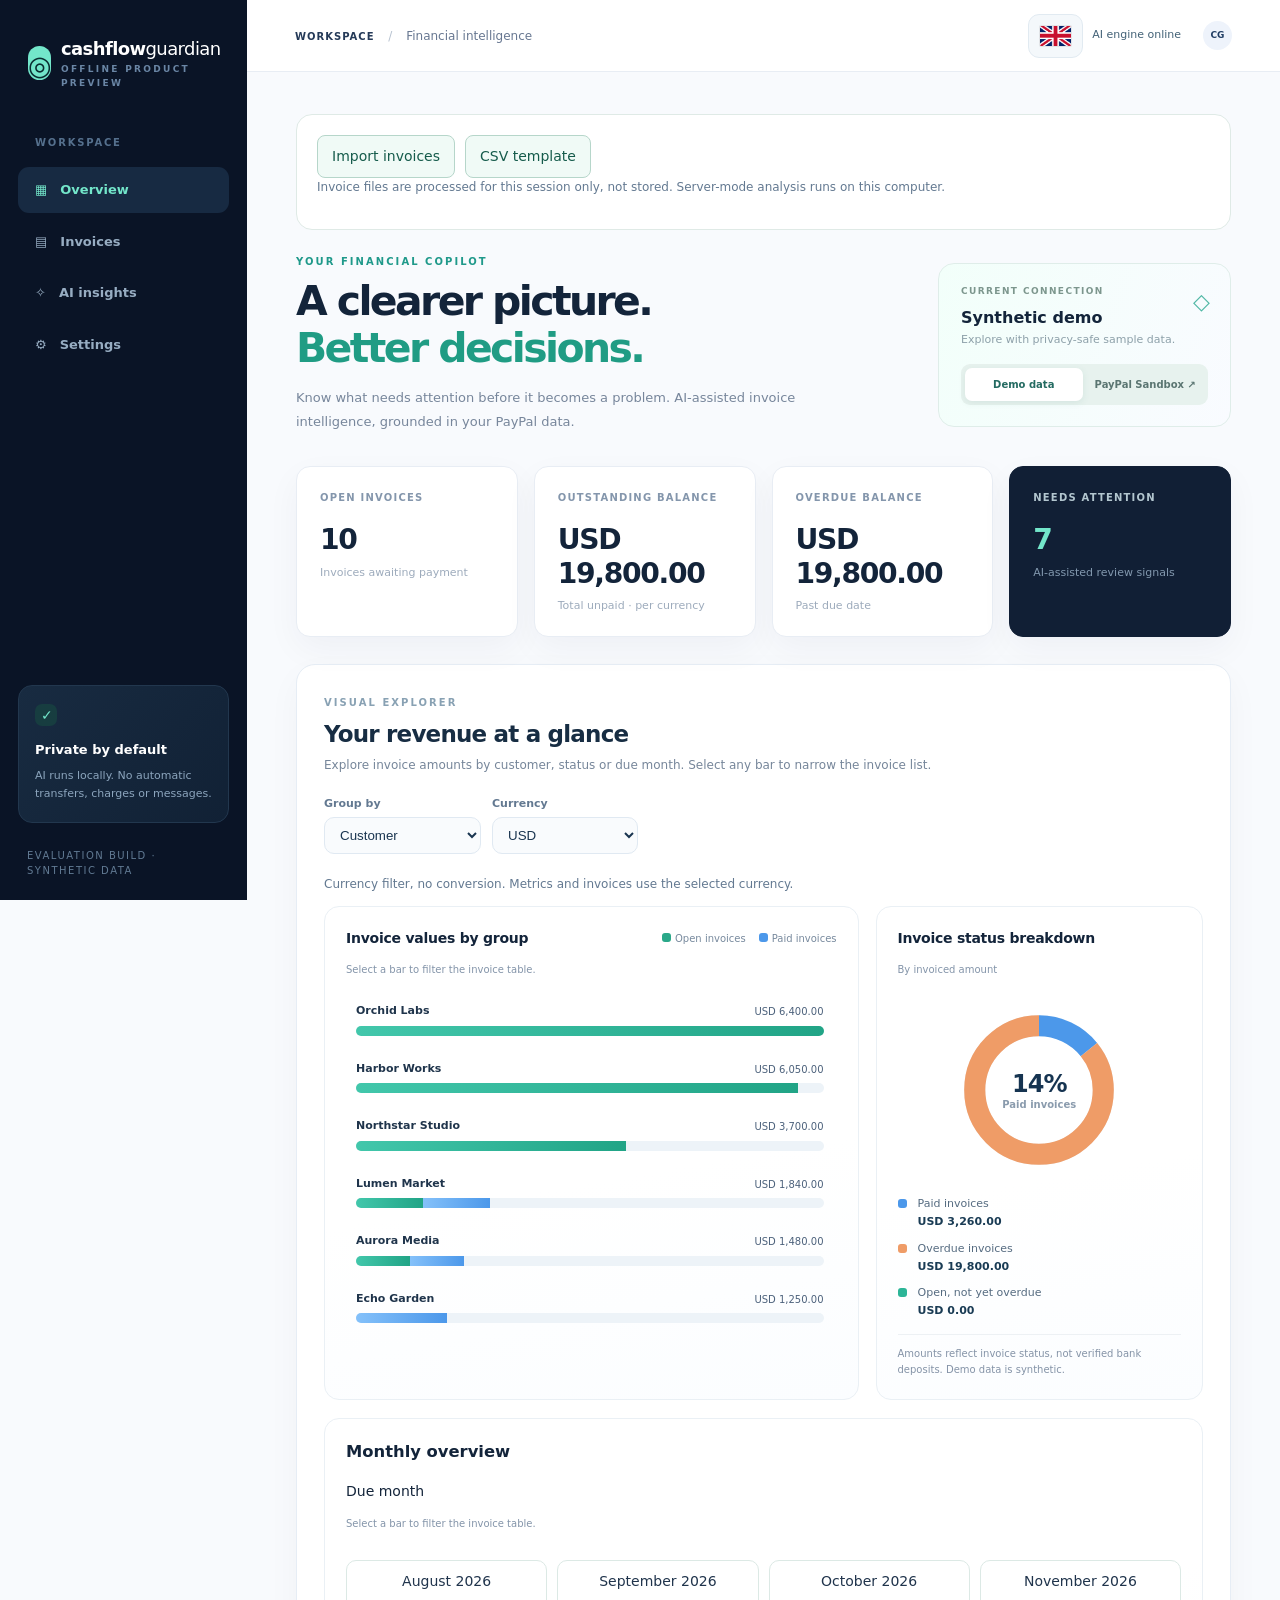
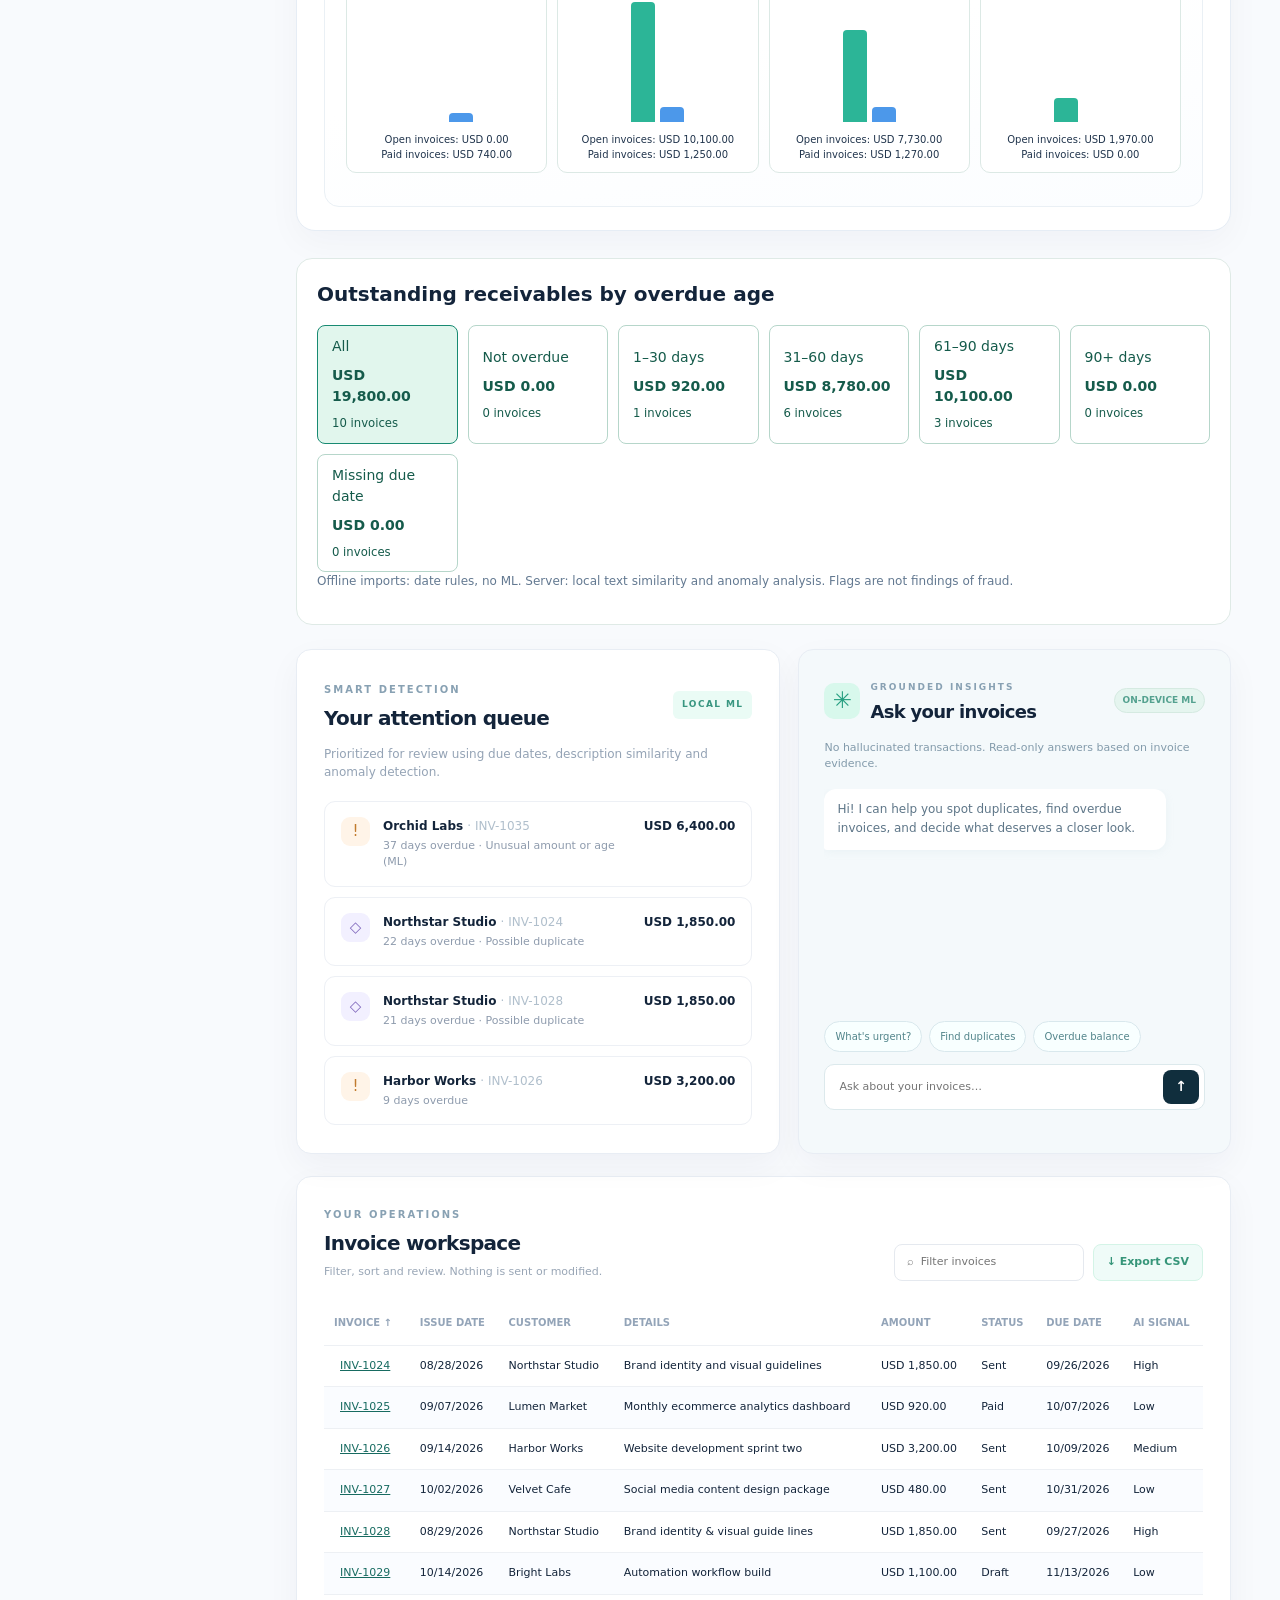
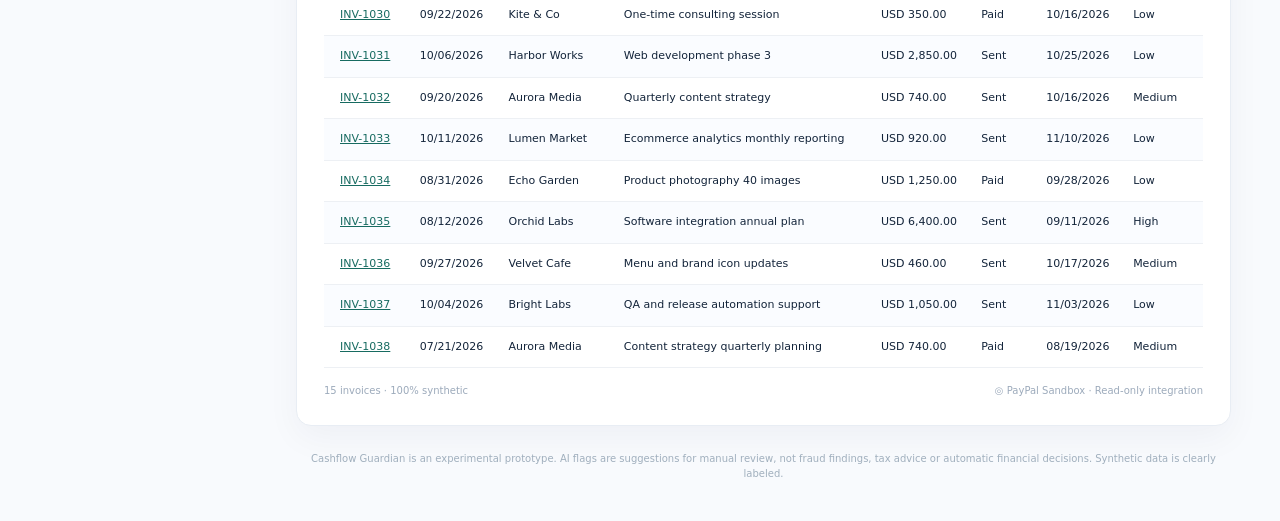
==== commit 8f2b05c9: "Add v0.9 local invoice workbench and sandbox setup" ====
--- a/Cashflow_Guardian_Demo.html
+++ b/Cashflow_Guardian_Demo.html
@@ -1,4 +1,4 @@
-<!doctype html><html lang="de" dir="ltr"><head><meta charset="utf-8"><meta name="viewport" content="width=device-width,initial-scale=1"><title>Cashflow Guardian v0.8</title><style>
+<!doctype html><html lang="de" dir="ltr"><head><meta charset="utf-8"><meta name="viewport" content="width=device-width,initial-scale=1"><title>Cashflow Guardian v0.9</title><style>
 :root{--navy:#0a1426;--navy2:#111f35;--muted:#8492ac;--ink:#13243a;--mint:#73e6ca;--cream:#f6f8fb;--border:#e8edf4;--shadow:0 12px 34px rgba(14,29,60,.045)}*{box-sizing:border-box}html{scroll-behavior:smooth}body{margin:0;background:#f8fafd;color:var(--ink);font:14px/1.5 Inter,ui-sans-serif,system-ui,-apple-system,BlinkMacSystemFont,'Segoe UI',sans-serif}button,input{font:inherit}button{cursor:pointer}.layout{display:flex;min-height:100vh}.sidebar{position:sticky;top:0;height:100vh;width:247px;flex:0 0 247px;background:var(--navy);color:#fff;display:flex;flex-direction:column;padding:26px 18px 22px}.brand{display:flex;align-items:center;gap:10px;padding:9px 10px 36px;font-size:18px;font-weight:730;letter-spacing:-.6px}.brand-mark{display:grid;place-items:center;background:var(--mint);color:#092d30;border-radius:12px;width:34px;height:34px;font-size:27px}.brand-em{font-weight:350}.brand small{display:block;color:#6a86a5;font-size:9px;letter-spacing:2.3px;font-weight:700;margin-top:1px}.nav-section{padding:9px 17px 14px;color:#55708d;font-weight:750;font-size:10px;letter-spacing:1.8px}.nav-item{display:flex;align-items:center;gap:13px;text-decoration:none;color:#97adc2;margin:3px 0;padding:13px 17px;border-radius:11px;font-weight:560;font-size:13px}.nav-item:first-letter{font-size:18px}.nav-item.selected{background:#172a42;color:var(--mint)}.nav-item:hover{background:#172a42;color:#fff}.side-spacer{flex:1}.side-panel{border:1px solid #22374e;background:linear-gradient(130deg,#182b41,#112135);padding:18px 16px;border-radius:14px}.panel-led{width:22px;height:22px;background:#173d40;border-radius:7px;margin-bottom:13px;position:relative}.panel-led:after{content:'✓';position:absolute;left:6px;top:1px;color:var(--mint)}.side-panel strong{font-size:13px}.side-panel p{color:#8ca5bd;font-size:11px;line-height:1.7;margin:7px 0 0}.sidebar-foot{padding:25px 9px 0;font-size:10px;letter-spacing:1.5px;color:#617a93}.main{min-width:0;flex:1}.topbar{height:72px;background:white;border-bottom:1px solid var(--border);padding:0 48px;display:flex;align-items:center;justify-content:space-between;color:#677791;font-size:12px}.crumb{font-weight:750;color:#253a58;letter-spacing:1px;font-size:10px}.slash{color:#b7c2d0;padding:0 10px}.top-right{display:flex;gap:9px;align-items:center;color:#426176;font-size:11px}.dot{width:7px;height:7px;background:#43cba4;border-radius:50%;box-shadow:0 0 0 4px #e5fbf2}.avatar{width:29px;height:29px;display:grid;place-items:center;background:#eef3fb;color:#203d63;border-radius:50%;font-size:9px;font-weight:800;margin-left:13px}.page-content{max-width:1510px;margin:0 auto;padding:42px 49px 40px}.intro{display:flex;justify-content:space-between;gap:30px;align-items:center;margin-bottom:31px}.eyebrow{font-size:10px;font-weight:800;letter-spacing:2.05px;color:#88a1b3}.small-wave{color:#16ae94;margin-left:4px}.intro .eyebrow{color:#1f998a;margin:0 0 9px}h1,h2,h3,p{margin-top:0}h1{font-size:clamp(33px,3.2vw,49px);letter-spacing:-2.6px;line-height:1.14;font-weight:760;margin:0 0 14px}h1 em{font-style:normal;color:#209c84}.subtitle{color:#77869b;max-width:510px;font-size:13px;line-height:1.9;margin:0}.status-card{border:1px solid #dfede9;background:linear-gradient(110deg,#f2fffa,#f9fbff);border-radius:16px;padding:21px 22px;width:293px;flex:0 0 293px;position:relative}.status-icon{position:absolute;right:20px;top:21px;font-size:22px;color:#50b8a5}.status-card .eyebrow{font-size:9px;color:#7c968d;letter-spacing:1.4px;margin-bottom:8px}.status-card h3{font-size:16px;margin:0 0 2px}.status-card p:not(.eyebrow){color:#8da0a9;font-size:11px;margin:0 0 15px}.status-choice{background:#e7f2ee;display:flex;border-radius:9px;padding:4px;gap:4px}.choice{flex:1;background:transparent;border:0;border-radius:7px;padding:9px 4px;font-size:10px;color:#5a7571;font-weight:750}.choice.active{background:#fff;color:#236a61;box-shadow:0 2px 7px #3c89721c}.message{border-radius:10px;padding:12px 15px;background:#fff1e5;color:#9d582a;margin-bottom:16px}.metrics{display:grid;grid-template-columns:repeat(4,minmax(0,1fr));gap:16px;margin-bottom:22px}.metric{background:#fff;border:1px solid var(--border);box-shadow:var(--shadow);padding:23px 23px 21px;border-radius:14px;min-width:0}.metric-label{display:flex;justify-content:space-between;align-items:center;color:#8496ac;font-size:10px;font-weight:780;letter-spacing:1.2px}.metric-icon{color:#c5d0dd;font-size:16px}.metric-number{font-size:clamp(19px,2.2vw,31px);line-height:1.2;font-weight:760;letter-spacing:-1.3px;margin:18px 0 8px;white-space:normal;overflow-wrap:anywhere}.metric-desc{font-size:11px;color:#9dabbc}.accent-metric{background:var(--navy2);border-color:var(--navy2);color:#fff}.accent-metric .metric-label{color:#b3c6cf}.accent-metric .metric-icon{color:var(--mint)}.accent-metric .metric-number{color:var(--mint)}.accent-metric .metric-desc{color:#8298ae}.content-grid{display:grid;grid-template-columns:minmax(0,1.12fr) minmax(340px,1fr);gap:18px;margin-bottom:22px}.insight-panel,.assistant-panel,.table-panel{background:#fff;border-radius:15px;border:1px solid var(--border);box-shadow:var(--shadow)}.insight-panel{padding:28px 27px}.section-head,.assistant-top{display:flex;align-items:center;justify-content:space-between;gap:10px}.section-head h2,.assistant-top h2,.table-header h2{font-size:20px;letter-spacing:-.7px;margin:4px 0 0}.sparkle{color:#57d3ad}.ml-tag{font-size:9px;font-weight:800;letter-spacing:1.4px;background:#eafbf5;color:#389680;padding:7px 9px;border-radius:6px}.section-sub{font-size:12px;color:#94a3b5;margin:12px 0 20px}.alerts{display:flex;flex-direction:column;gap:10px}.alert{padding:15px 16px;border:1px solid #edf0f5;border-radius:11px;display:flex;align-items:flex-start;gap:13px}.alert-icon{flex:0 0 29px;width:29px;height:29px;border-radius:9px;display:grid;place-items:center;background:#fff4e8;color:#c17b2e;font-size:15px}.alert-duplicate .alert-icon{background:#f2f0ff;color:#8069bd}.alert-nothing .alert-icon{background:#eafbf5;color:#299f7e}.alert strong{display:block;font-size:12px}.alert p{margin:3px 0 0;color:#8e9bad;font-size:11px}.alert span.amount{margin-left:auto;white-space:nowrap;font-size:12px;font-weight:750}.assistant-panel{background:#f4f9fb;padding:25px 25px 21px;display:flex;flex-direction:column;min-height:376px}.assistant-top{justify-content:start}.bubble-symbol{height:36px;width:36px;display:grid;place-items:center;background:#d8f8ec;color:#269f80;font-size:23px;border-radius:10px}.assistant-top .eyebrow{font-size:9px}.assistant-top h2{font-size:18px;margin:2px 0}.offline-pill{margin-left:auto;background:#e5f5ef;color:#54a18f;border:1px solid #d5eae1;padding:5px 8px;border-radius:100px;font-size:9px;font-weight:730}.assistant-helper{margin:13px 0 16px;color:#839bab;font-size:11px}.conversation{flex:1;display:flex;flex-direction:column;gap:9px;min-height:116px;max-height:220px;overflow-y:auto;padding-right:5px}.bot-message,.user-message{font-size:12px;padding:11px 13px;max-width:91%;line-height:1.65;white-space:pre-wrap}.bot-message{background:#fff;color:#5e7688;border-radius:12px 12px 12px 3px;align-self:flex-start;box-shadow:0 2px 8px #acc2ce1e}.user-message{background:#183a49;color:#e8f9f6;border-radius:12px 12px 3px 12px;align-self:flex-end}.suggestions{display:flex;gap:7px;flex-wrap:wrap;margin:12px 0}.suggestions button{border:1px solid #d9e8ed;border-radius:30px;background:#f8ffff;color:#52858b;padding:7px 10px;font-size:10px}.suggestions button:hover{border-color:#78cfc0}.chat-form{display:flex;background:#fff;border:1px solid #dce9ec;border-radius:10px;padding:5px}.chat-form input{background:transparent;border:0;outline:0;padding:9px;min-width:0;flex:1;color:#315263;font-size:11px}.chat-form button{background:#102e3d;color:#fff;border:0;border-radius:8px;font-weight:800;width:36px}.table-panel{padding:26px 27px 12px}.table-header{display:flex;justify-content:space-between;align-items:flex-end;gap:15px;margin-bottom:19px}.table-header h2{font-size:20px}.table-header p{margin:6px 0 0;color:#99a6b6;font-size:11px}.table-actions{display:flex;gap:9px}.table-actions input{border:1px solid #e5e9ef;border-radius:8px;padding:9px 12px;min-width:185px;width:190px;font-size:11px;outline-color:#80dfbf}.export{background:#effbf8;border:1px solid #d4f4e7;color:#369579;border-radius:8px;font-weight:700;padding:9px 13px;font-size:11px}.grid-host{height:377px;width:100%}.table-footer{display:flex;justify-content:space-between;color:#9caabb;font-size:10px;padding:15px 0}.bottom-note{color:#a0afbd;text-align:center;font-size:10px;padding-top:25px}.skeleton{color:#8d9bae;font-size:12px}.fallback{border-collapse:collapse;width:100%;font-size:11px}.fallback th,.fallback td{text-align:left;border-bottom:1px solid #edf0f4;padding:11px 10px}.fallback th{color:#93a4b8;font-size:10px}.fallback tr:nth-child(2n){background:#fafcff}@media(max-width:1150px){.sidebar{width:207px;flex-basis:207px}.page-content{padding:30px 26px}.topbar{padding:0 26px}.metrics{grid-template-columns:repeat(2,minmax(0,1fr))}.content-grid{grid-template-columns:1fr}.status-card{flex-basis:260px;width:260px}}@media(max-width:680px){.layout{display:block}.sidebar{height:auto;width:auto;position:relative;padding:14px 16px;display:flex;flex-direction:row;align-items:center}.brand{padding:0;font-size:14px}.brand-mark{height:29px;width:29px}.brand small{font-size:8px}.nav-item,.nav-section,.side-panel,.sidebar-foot,.side-spacer{display:none}.main{width:100%}.topbar{height:50px;padding:0 16px}.top-right{font-size:9px}.page-content{padding:22px 16px}.intro{display:block}.intro h1{font-size:36px}.status-card{margin-top:20px;width:100%}.metrics{gap:9px}.metric{padding:15px 13px}.metric-label{font-size:8px}.metric-number{font-size:23px}.metric-desc{font-size:10px}.insight-panel,.assistant-panel,.table-panel{padding:19px 15px}.table-header{align-items:flex-start;flex-direction:column}.table-actions{width:100%}.table-actions input{min-width:0;flex:1}.grid-host{height:340px}}
 /* v0.5 — embedded flag image files, avoiding missing regional-indicator emoji support */
 .language-switcher{position:relative;z-index:80;flex:0 0 auto;direction:ltr}
@@ -57,6 +57,8 @@
 .date-cell{white-space:nowrap;font-variant-numeric:tabular-nums}
 
 [hidden]{display:none!important}.settings-shortcut{font-size:12px;color:#176b61;text-decoration:none;padding:9px;border:1px solid #dce9e5;border-radius:8px}.settings-panel{max-width:980px;padding:28px;background:white;border:1px solid #e6edf5;border-radius:18px}.settings-panel h1{font-size:30px;margin:8px 0}.settings-panel p{color:#637991;font-size:13px;line-height:1.6}.settings-grid{display:grid;grid-template-columns:1fr 1fr;gap:22px;margin:26px 0}.settings-grid>label{display:flex;flex-direction:column;gap:9px;font-weight:600;font-size:14px}.settings-grid select{padding:12px;border:1px solid #cfddd8;border-radius:9px;background:#f8fcfa;color:#20344c;width:100%;font:inherit}.date-preview{grid-column:1/-1;background:#effaf6;border-radius:12px;padding:18px;color:#286d5c}.date-preview strong{display:block;font-size:28px;margin:8px 0}.settings-grid fieldset{border:1px solid #cfddd8;border-radius:9px;padding:15px}.check-label{display:flex;align-items:center;gap:9px;padding:6px}.settings-panel button{padding:12px 16px;border:1px solid #aacfc1;border-radius:9px;background:#effaf6;color:#176b61;cursor:pointer}.compact-rows .fallback td{padding-top:6px;padding-bottom:6px}.hide-description .fallback tr>:nth-child(4),.hide-risk .fallback tr>:nth-child(8){display:none}.hide-description .fallback td[colspan]{display:table-cell}.settings-panel select:focus-visible,.settings-panel button:focus-visible{outline:3px solid #4c98ea;outline-offset:2px}@media(max-width:680px){.settings-grid{grid-template-columns:1fr}.settings-panel{padding:18px}.settings-shortcut{font-size:11px;padding:8px}.topbar{padding-left:12px;padding-right:12px}.top-right{gap:7px}}
+
+.import-toolbar,.aging-panel{padding:20px;background:#fff;border:1px solid #dfeae6;border-radius:16px;margin-bottom:24px}.import-toolbar button,.age-bucket,dialog button{border:1px solid #b6d6ca;background:#f0faf6;color:#155b4b;padding:10px 14px;border-radius:8px;cursor:pointer}.import-toolbar>div{display:flex;flex-wrap:wrap;gap:10px}.import-toolbar p,.aging-panel p,.currency-note{color:#637991;font-size:12px;line-height:1.6}.aging-grid{display:grid;grid-template-columns:repeat(auto-fit,minmax(125px,1fr));gap:10px}.age-bucket{background:white;text-align:left}.age-bucket strong,.age-bucket small{display:block;margin-top:8px}.age-bucket[aria-pressed="true"]{background:#e1f6ed;border-color:#188a72}.invoice-link{border:0;background:transparent;color:#176b61;text-decoration:underline;cursor:pointer;font:inherit}dialog{border:1px solid #c6dbd2;border-radius:18px;padding:28px;max-width:650px;width:calc(100% - 30px);max-height:88vh;color:#20344c}dialog::backdrop{background:#10233188}dialog dl{display:grid;grid-template-columns:1fr 2fr;gap:14px}dialog dt{font-size:12px;color:#637991}dialog dd{margin:0;overflow-wrap:anywhere}dialog textarea{width:100%;padding:12px;font:inherit;border:1px solid #c6dbd2;border-radius:8px}#closeDetail{float:right}.invoice-link:focus-visible,.age-bucket:focus-visible{outline:3px solid #478bdb}.aging-panel h2{font-size:20px}@media(max-width:680px){.sidebar{height:auto!important;display:flex!important;flex-wrap:wrap!important;padding:12px!important;gap:5px!important}.sidebar .nav-item{display:inline-flex!important;font-size:11px;padding:8px!important;margin:0!important}.sidebar .brand{width:100%;margin-bottom:8px!important}.sidebar .nav-section,.sidebar .side-panel,.sidebar .sidebar-foot,.sidebar .side-spacer{display:none!important}.aging-grid{grid-template-columns:1fr 1fr}dialog dl{grid-template-columns:1fr}dialog dd{margin-bottom:8px}}
 </style><script>
 /* Cashflow Guardian localization: UI, table, signals, synthetic descriptions. */
 'use strict';
@@ -152,9 +154,9 @@
 };
 function cgST(key){return (CG_SETTING_TEXT[cgLanguage]||CG_SETTING_TEXT.en)[CG_SETTING_KEYS.indexOf(key)]||key;}
 function cgBrowserLocale(){for(const value of [...(navigator.languages||[]),navigator.language,'en-US']){try{if(value)return new Intl.DateTimeFormat(value).resolvedOptions().locale;}catch{}}return 'en-US';}
-const cgDefaults=()=>({dateFormat:'auto',region:cgBrowserLocale(),currency:'auto',start:'overview',group:'customer',density:'comfortable',description:true,risk:true});
+const cgDefaults=()=>({dateFormat:'auto',region:cgBrowserLocale(),start:'overview',group:'customer',density:'comfortable',description:true,risk:true});
 function cgReadSettings(){const defaults=cgDefaults();try{const v=JSON.parse(localStorage.getItem('cg_settings_v1')||'{}');if(!v||typeof v!=='object')return defaults;
- for(const [key,allowed] of Object.entries({dateFormat:['auto','dmy','short','mdy','slash','iso','text'],currency:['auto','EUR','USD','GBP','JPY','CHF','CAD','AUD','CNY','INR','PLN','RON'],start:['overview','invoices','insights'],group:['customer','status','month','risk'],density:['comfortable','compact']})){if(allowed.includes(v[key]))defaults[key]=v[key];}
+ for(const [key,allowed] of Object.entries({dateFormat:['auto','dmy','short','mdy','slash','iso','text'],start:['overview','invoices','insights'],group:['customer','status','month','risk'],density:['comfortable','compact']})){if(allowed.includes(v[key]))defaults[key]=v[key];}
  if(typeof v.region==='string'){try{defaults.region=new Intl.DateTimeFormat(v.region).resolvedOptions().locale;}catch{}}
  for(const key of ['description','risk'])if(typeof v[key]==='boolean')defaults[key]=v[key];return defaults;
  }catch{return defaults;}}
@@ -169,7 +171,7 @@
 function cgRenderSettings(){
  document.querySelectorAll('[data-settingtext]').forEach(el=>el.textContent=cgST(el.dataset.settingtext));
  const language=document.getElementById('settingLanguage');language.replaceChildren(...Object.entries(CG_LANGUAGES).sort((a,b)=>a[1].name.localeCompare(b[1].name,'de')).map(([code,info])=>new Option(info.name,code)));language.value=cgLanguage;
- for(const key of ['dateFormat','currency','start','group','density'])document.getElementById('setting-'+key).value=cgSettings[key];
+ for(const key of ['dateFormat','start','group','density'])document.getElementById('setting-'+key).value=cgSettings[key];
  for(const key of ['description','risk'])document.getElementById('setting-'+key).checked=cgSettings[key];
  document.getElementById('settingRegion').textContent=cgSettings.region;
  document.getElementById('settingPreview').textContent=cgDate('2026-10-26');
@@ -180,7 +182,6 @@
  cgSaveSettings();cgApplyPreferences();cgRenderSettings();cgSettingsRoute();
  document.getElementById('settingsForm').addEventListener('change',e=>{const key=e.target.dataset.preference;if(!key)return;cgSettings[key]=e.target.type==='checkbox'?e.target.checked:e.target.value;cgSaveSettings();cgApplyPreferences();
   if(key==='group'){cgGroupBy=cgSettings.group;cgActiveGroup=null;}
-  if(key==='currency'){cgChartCurrency=cgSettings.currency==='auto'?'':cgSettings.currency;cgActiveGroup=null;cgActiveMonth=null;}
   if(report){renderAnalytics();renderGrid();}cgRenderSettings();
  });
  document.getElementById('settingLanguage').addEventListener('change',e=>cgSelectLanguage(e.target.value));
@@ -219,7 +220,7 @@
 }
 
 /* Invoice visual analytics. Currency segments are NEVER added together. */
-let cgGroupBy=cgSettings.group,cgChartCurrency=cgSettings.currency==='auto'?'':cgSettings.currency,cgActiveGroup=null,cgActiveMonth=null;
+let cgGroupBy=cgSettings.group,cgChartCurrency='',cgActiveGroup=null,cgActiveMonth=null;
 function cgGroupKey(row,by=cgGroupBy){
  if(by==='customer')return String(row.customer||'—');
  if(by==='status')return String(row.status||'—');
@@ -240,7 +241,7 @@
  const raw=row.due_amount;
  const due=raw===null||raw===undefined||raw===''?amount:Number(raw);
  const open=OPEN_STATES.includes(row.status)?Math.min(amount,Math.max(0,Number.isFinite(due)?due:amount)):0;
- const paid=row.status==='PAID'?amount:row.status==='PARTIALLY_PAID'?amount-open:0;
+ const paid=['PAID','MARKED_AS_PAID'].includes(row.status)?amount:row.status==='PARTIALLY_PAID'?amount-open:0;
  return {open,paid};
 }
 function cgRowValue(row){const v=cgAmounts(row);return row.status==='PAID'?v.paid:v.open;}
@@ -326,18 +327,18 @@
 
 function visibleRow(x){return {...x,description:cgDescription(x),statusText:cgStatus(x.status),riskText:cgStatus(x.risk),dueText:cgDate(x.due),issuedText:cgDate(x.issued),flagsText:cgFlags(x)};}
 function renderSummary(){
- $('openCount').textContent=report.invoices.filter(x=>OPEN_STATES.includes(x.status)).length;
- const entries=Object.entries(report.summary.totals_by_currency||{});
- const show=key=>entries.length?entries.map(([cur,v])=>money(cur,v[key])).join(' + '):'—';
- $('outstanding').textContent=show('outstanding');$('overdue').textContent=show('overdue');
- $('flags').textContent=report.summary.flagged_count;
+ const options=[...new Set(report.invoices.map(x=>x.currency))].sort();if(!options.includes(cgChartCurrency))cgChartCurrency=options[0]||'USD';
+ const rows=report.invoices.filter(x=>x.currency===cgChartCurrency);
+ $('openCount').textContent=rows.filter(x=>cgAmounts(x).open>0).length;
+ $('outstanding').textContent=money(cgChartCurrency,rows.reduce((n,x)=>n+cgAmounts(x).open,0));
+ $('overdue').textContent=money(cgChartCurrency,rows.filter(x=>cgOverdue(x)>0).reduce((n,x)=>n+cgAmounts(x).open,0));
+ $('flags').textContent=rows.filter(x=>x.flags?.length).length;
  $('connectionTitle').textContent=source==='demo'?cgT('synthetic'):'PayPal Sandbox';
  $('connectionText').textContent=cgT(source==='demo'?'syntheticDesc':'sandboxDesc');
- $('demoButton').classList.toggle('active',source==='demo');
- $('sandboxButton').classList.toggle('active',source==='sandbox');
+ $('demoButton').classList.toggle('active',source==='demo');$('sandboxButton').classList.toggle('active',source==='sandbox');
 }
 function renderAlerts(){
- const rows=report.invoices.filter(x=>x.flags?.length)
+ const rows=report.invoices.filter(x=>x.currency===cgChartCurrency&&x.flags?.length)
    .sort((a,b)=>((b.risk==='High')-(a.risk==='High'))||(b.days_overdue-a.days_overdue)).slice(0,4);
  $('alerts').innerHTML=rows.length?rows.map(x=>{
   const duplicate=x.flags.some(v=>/duplicate/i.test(v));
@@ -364,20 +365,20 @@
  const headers=['invoice','issuedDate','customer','details','amount','status','dueDate','aiSignal'];
  const fields=['number','issued','customer','description','amount','statusText','due','riskText'];
  $('fallbackTable').innerHTML=`<div class="table-scroll"><table class="fallback"><thead><tr>${headers.map((h,i)=>`<th aria-sort="${cgSort.key===fields[i]?(cgSort.direction===1?'ascending':'descending'):'none'}"><button type="button" data-sort="${fields[i]}">${safe(cgT(h))} ${cgSort.key===fields[i]?(cgSort.direction===1?'↑':'↓'):''}</button></th>`).join('')}</tr></thead><tbody>`+
- (visible.length?visible.map(x=>`<tr><td>${safe(x.number)}</td><td class="date-cell" title="${safe(cgFullDate(x.issued))}">${safe(x.issuedText)}</td><td>${safe(x.customer)}</td><td>${safe(x.description)}</td><td class="num-cell">${safe(money(x.currency,x.amount))}</td><td>${safe(x.statusText)}</td><td class="date-cell" title="${safe(cgFullDate(x.due))}">${safe(x.dueText)}</td><td>${safe(x.riskText)}</td></tr>`).join(''):`<tr><td colspan="8">${safe(cgT('noRows'))}</td></tr>`)+`</tbody></table></div>`;
+ (visible.length?visible.map(x=>`<tr><td><button type="button" class="invoice-link" data-detail="${report.invoices.findIndex(r=>r.id===x.id)}">${safe(x.number)}</button></td><td class="date-cell" title="${safe(cgFullDate(x.issued))}">${safe(x.issuedText)}</td><td>${safe(x.customer)}</td><td>${safe(x.description)}</td><td class="num-cell">${safe(money(x.currency,x.amount))}</td><td>${safe(x.statusText)}</td><td class="date-cell" title="${safe(cgFullDate(x.due))}">${safe(x.dueText)}</td><td>${safe(x.riskText)}</td></tr>`).join(''):`<tr><td colspan="8">${safe(cgT('noRows'))}</td></tr>`)+`</tbody></table></div>`;
 }
 let cgSort={key:'number',direction:1};
 async function load(nextSource=source){
- hideToast();const previous=source;
- try{const data=await api('/api/analyze?source='+encodeURIComponent(nextSource));source=nextSource;report=data;cgActiveGroup=null;cgActiveMonth=null;renderSummary();renderAlerts();renderAnalytics();renderGrid();
+ hideToast();const previous=source,serial=++cgLoadSerial;
+ try{const data=await api('/api/analyze?source='+encodeURIComponent(nextSource));if(serial!==cgLoadSerial)return;source=nextSource;report=data;cgAging='all';cgReviewed.clear();cgApplyLanguage();cgActiveGroup=null;cgActiveMonth=null;renderSummary();renderAlerts();renderAnalytics();renderGrid();
    if(source==='sandbox')toast(cgT('sandboxLoaded'));
- }catch(e){source=previous;toast(nextSource==='sandbox'&&window.CG_OFFLINE_REPORT?cgT('sandboxDisabled'):e.message,true);}
+ }catch(e){if(serial!==cgLoadSerial)return;source=previous;toast(nextSource==='sandbox'&&window.CG_OFFLINE_REPORT?cgT('sandboxDisabled'):e.message,true);}
 }
 function appendMessage(text,user=false){const el=document.createElement('div');el.className=user?'user-message':'bot-message';el.textContent=text;$('conversation').append(el);$('conversation').scrollTop=$('conversation').scrollHeight;}
 function resetConversation(){$('conversation').replaceChildren();appendMessage(cgT('assistantWelcome'));}
 function questionType(q){
  const text=String(q||'').toLocaleLowerCase();
- if(/\bINV-\d{3,}\b/i.test(q))return 'invoice';
+ if(report?.invoices.some(x=>String(x.number).toLowerCase()===String(q).trim().toLowerCase()))return 'invoice';
  if(/dupl|dopp|dubl|dublet|podwójn|dublu|dubla|重复|重複|डुप्ल|تكرار|duplic|dédoubl|doppion/i.test(text))return 'duplicates';
  if(/überfällig|overdue|late|zaległ|przetermin|achterstall|verval|restant|scadenț|întârzi|vencid|retard|scadut|atrasad|逾期|अतिदेय|متأخر|期限超過|期限を過ぎ|支払期限/i.test(text))return 'overdue';
  if(/largest|highest|most|biggest|najwięks|hoogst|grootst|cel mai mare|größ|höchst|mayor|máxim|grande|maior|maggiore|massim|最大|सबसे|أكبر|最高/i.test(text))return 'largest';
@@ -386,9 +387,9 @@
 }
 function answerLocal(q, forced){
  if(!report)return cgT('pleaseWait');
- const kind=forced||questionType(q),rows=report.invoices;
+ const kind=forced||questionType(q),rows=report.invoices.filter(x=>x.currency===cgChartCurrency);
  if(kind==='invoice'){
-  const number=(q.match(/INV-\d{3,}/i)||[])[0];const x=rows.find(x=>x.number?.toUpperCase()===number?.toUpperCase());
+  const number=q.trim();const x=rows.find(x=>x.number?.toUpperCase()===number?.toUpperCase());
   return x?cgT('invoiceLead',{number:x.number,customer:x.customer,amount:money(x.currency,x.amount),status:cgStatus(x.status),due:cgDate(x.due),flags:cgFlags(x)||cgT('noSignals')}):cgT('unsupportedAsk');
  }
  if(kind==='duplicates'){
@@ -396,10 +397,10 @@
   return pairs.length?cgT('duplicateLead',{items:pairs.slice(0,6).map(x=>x.first+' + '+x.second+' ('+Math.round(x.similarity*100)+'%)').join('; ')}):cgT('noDuplicates');
  }
  if(kind==='overdue'){
-  return cgT('overdueLead',{items:Object.entries(report.summary.totals_by_currency||{}).map(([c,v])=>money(c,v.overdue)).join(' · ')||'—'});
+  return cgT('overdueLead',{items:money(cgChartCurrency,rows.filter(x=>cgOverdue(x)>0).reduce((sum,x)=>sum+cgAmounts(x).open,0))});
  }
  if(kind==='largest'){
-  const items=rows.filter(x=>OPEN_STATES.includes(x.status)).sort((a,b)=>b.amount-a.amount).slice(0,3);
+  const items=rows.filter(x=>OPEN_STATES.includes(x.status)).sort((a,b)=>cgAmounts(b).open-cgAmounts(a).open).slice(0,3);
   return items.length?cgT('highestLead',{items:items.map(x=>x.number+' ('+x.customer+'): '+money(x.currency,x.due_amount??x.amount)).join('; ')}):cgT('noOpenInvoice');
  }
  if(kind==='urgent'){
@@ -414,7 +415,7 @@
  const cols=['number','customer','description','amount','currency','status','issued','due','risk','flags'];
  const names=['csv_number','csv_customer','csv_details','csv_amount','csv_currency','csv_status','csv_issued','csv_due','csv_risk','csv_flags'];
  const rows=cgVisibleRows().map(x=>({ ...x,description:cgDescription(x),status:cgStatus(x.status),risk:cgStatus(x.risk),flags:cgFlags(x)}));
- const quote=s=>{let text=String(s??'');if(/^[=+@\-\t\r]/.test(text))text="'"+text;return '"'+text.replaceAll('"','""')+'"';};
+ const quote=s=>{let text=String(s??'');if(/^[\s]*[=+@\-]|^[\t\r\n]/.test(text))text="'"+text;return '"'+text.replaceAll('"','""')+'"';};
  const csv='\ufeff'+[names.map(k=>quote(cgT(k))).join(','),...rows.map(r=>cols.map(k=>quote(r[k])).join(','))].join('\r\n');
  const url=URL.createObjectURL(new Blob([csv],{type:'text/csv;charset=utf-8'}));
  const a=document.createElement('a');a.href=url;a.download=`cashflow-guardian-${cgLanguage}-${source}-${new Date().toISOString().slice(0,10)}.csv`;document.body.append(a);a.click();a.remove();setTimeout(()=>URL.revokeObjectURL(url),300);
@@ -435,8 +436,8 @@
  $('export').onclick=exportCSV;
  $('fallbackTable').addEventListener('click',e=>{const b=e.target.closest('[data-sort]');if(!b)return;cgSort={key:b.dataset.sort,direction:cgSort.key===b.dataset.sort?-cgSort.direction:1};renderGrid();$('fallbackTable').querySelector('[data-sort="'+cgSort.key+'"]')?.focus();});
   $('groupBy').addEventListener('change',e=>{cgGroupBy=e.target.value;cgActiveGroup=null;renderAnalytics();renderGrid();});
-  $('chartCurrency').addEventListener('change',e=>{cgChartCurrency=e.target.value;cgActiveGroup=null;cgActiveMonth=null;renderAnalytics();renderGrid();});
-  $('groupClear').addEventListener('click',()=>{cgActiveGroup=null;cgActiveMonth=null;$('filter').value='';renderAnalytics();renderGrid();});
+  $('chartCurrency').addEventListener('change',e=>{cgChartCurrency=e.target.value;cgActiveGroup=null;cgActiveMonth=null;cgAging='all';cgRefresh();});
+  $('groupClear').addEventListener('click',()=>{cgActiveGroup=null;cgActiveMonth=null;cgAging='all';$('filter').value='';renderAnalytics();renderGrid();});
  try{const status=await api('/api/status');if(!status.sandbox_configured){$('sandboxButton').title=cgT('sandboxDisabled');}}catch(e){toast(cgT('serverError',{msg:e.message}),true);}
  await load('demo');
  if(!location.hash&&cgSettings.start!=='overview')location.hash=cgSettings.start;
@@ -464,7 +465,83 @@
  if(!groups.size)host.textContent=cgT('emptyChart');
 }
 const cgRenderAnalyticsBase=renderAnalytics;
-renderAnalytics=function(){cgRenderAnalyticsBase();renderMonthly();};
+renderAnalytics=function(){cgRenderAnalyticsBase();renderMonthly();cgRenderWorkbench();};
+const cgBaseRenderGrid=renderGrid;renderGrid=function(){cgBaseRenderGrid();cgRenderWorkbench();};
+</script><script>'use strict';
+const CG_WORK_KEYS=['import','template','local','privacy','aging','current','days','unknown','all','details','close','review','reviewed','draft','copy','copied','draftNotice','invalid','working','method','currencyNote','empty','discard'];
+const CG_WORK_TEXT={
+de:['Rechnungen importieren','CSV-Vorlage','Lokale Rechnungen','Rechnungsdateien werden nur in dieser Sitzung verarbeitet, nicht gespeichert. Im Serverbetrieb erfolgt die Analyse auf diesem Rechner.','Offene Forderungen nach Überfälligkeit','Noch nicht überfällig','Tage','Fälligkeit fehlt','Alle','Details prüfen','Schließen','Als geprüft markieren','Geprüft (diese Sitzung)','Zahlungserinnerung entwerfen','Text kopieren','Kopiert','Entwurf prüfen und selbst versenden. Es wird keine Nachricht automatisch verschickt.','Import ungültig. Vorlage verwenden; Fehler in Zeile','Wird geprüft …','Offline-Import: Datumsregeln, keine ML-Analyse. Server: lokale Textähnlichkeit und Anomalieanalyse. Hinweise sind keine Betrugsnachweise.','Währungsfilter, keine Umrechnung. Kennzahlen und Rechnungsliste gelten für die gewählte Währung.','Keine offenen Rechnungen in dieser Auswahl.','Lokale Daten verwerfen'],
+en:['Import invoices','CSV template','Local invoices','Invoice files are processed for this session only, not stored. Server-mode analysis runs on this computer.','Outstanding receivables by overdue age','Not overdue','days','Missing due date','All','Review details','Close','Mark reviewed','Reviewed (this session)','Draft payment reminder','Copy text','Copied','Review and send the draft yourself. No message is sent automatically.','Invalid import. Use the template; error in row','Checking …','Offline imports: date rules, no ML. Server: local text similarity and anomaly analysis. Flags are not findings of fraud.','Currency filter, no conversion. Metrics and invoices use the selected currency.','No outstanding invoices in this selection.','Discard local data'],
+es:['Importar facturas','Plantilla CSV','Facturas locales','Los archivos se procesan solo en esta sesión. El análisis del servidor se ejecuta en este equipo.','Pendientes por antigüedad','No vencidas','días','Sin vencimiento','Todas','Ver detalles','Cerrar','Marcar revisada','Revisada (esta sesión)','Borrador de recordatorio','Copiar texto','Copiado','Revisa y envía el borrador manualmente. No se envía nada automáticamente.','Importación no válida. Usa la plantilla; error en fila','Comprobando …','Sin conexión: reglas de fechas, sin ML. Servidor: similitud y anomalías locales. Las alertas no prueban fraude.','Filtro de moneda, sin conversión. Totales y facturas de la moneda seleccionada.','No hay facturas pendientes.','Descartar datos locales'],
+fr:['Importer des factures','Modèle CSV','Factures locales','Fichiers traités pour cette session uniquement. Analyse serveur sur cet ordinateur.','Créances par retard','Non échues','jours','Échéance absente','Toutes','Examiner les détails','Fermer','Marquer vérifiée','Vérifiée (cette session)','Brouillon de rappel','Copier le texte','Copié','Vérifiez et envoyez le brouillon vous-même. Aucun envoi automatique.','Import invalide. Utilisez le modèle ; erreur ligne','Vérification …','Hors ligne : règles de dates, sans ML. Serveur : similarité et anomalies locales. Aucun constat de fraude.','Filtre de devise, sans conversion. Totaux et factures dans la devise choisie.','Aucune facture impayée.','Effacer les données locales'],
+pt:['Importar faturas','Modelo CSV','Faturas locais','Ficheiros processados apenas nesta sessão. Análise no servidor deste computador.','Valores em aberto por atraso','Não vencidas','dias','Sem vencimento','Todas','Ver detalhes','Fechar','Marcar revista','Revista (esta sessão)','Rascunho de lembrete','Copiar texto','Copiado','Reveja e envie o rascunho. Nenhuma mensagem é enviada automaticamente.','Importação inválida. Use o modelo; erro na linha','A verificar …','Offline: regras de datas, sem ML. Servidor: semelhança e anomalias locais. Alertas não provam fraude.','Filtro de moeda, sem conversão. Totais e faturas na moeda selecionada.','Sem faturas em aberto.','Eliminar dados locais'],
+it:['Importa fatture','Modello CSV','Fatture locali','File elaborati solo in questa sessione. Analisi server su questo computer.','Crediti per ritardo','Non scadute','giorni','Scadenza assente','Tutte','Esamina dettagli','Chiudi','Segna verificata','Verificata (sessione)','Bozza promemoria','Copia testo','Copiato','Controlla e invia la bozza. Nessun invio automatico.','Importazione non valida. Usa il modello; errore riga','Verifica …','Offline: regole sulle date, senza ML. Server: somiglianza e anomalie locali. Nessuna prova di frode.','Filtro valuta, nessuna conversione. Totali e fatture nella valuta selezionata.','Nessuna fattura aperta.','Elimina dati locali'],
+pl:['Importuj faktury','Szablon CSV','Lokalne faktury','Pliki są przetwarzane tylko w tej sesji. Analiza serwera odbywa się na tym komputerze.','Należności według opóźnienia','Niewymagalne','dni','Brak terminu','Wszystkie','Sprawdź szczegóły','Zamknij','Oznacz sprawdzoną','Sprawdzona (sesja)','Szkic przypomnienia','Kopiuj tekst','Skopiowano','Sprawdź i wyślij samodzielnie. Brak automatycznego wysyłania.','Nieprawidłowy import. Użyj szablonu; błąd w wierszu','Sprawdzanie …','Offline: reguły dat, bez ML. Serwer: lokalna analiza podobieństwa i anomalii. Alert nie dowodzi oszustwa.','Filtr waluty, bez przeliczania. Kwoty i faktury w wybranej walucie.','Brak otwartych faktur.','Usuń lokalne dane'],
+ro:['Importă facturi','Model CSV','Facturi locale','Fișiere procesate doar în sesiune. Analiza serverului rulează pe acest calculator.','Creanțe după întârziere','Nescadente','zile','Fără scadență','Toate','Verifică detalii','Închide','Marchează verificată','Verificată (sesiune)','Ciornă de reamintire','Copiază text','Copiat','Verifică și trimite personal. Nu se trimite nimic automat.','Import invalid. Folosește modelul; eroare la rând','Se verifică …','Offline: reguli de date, fără ML. Server: similitudine și anomalii locale. Semnalele nu dovedesc fraudă.','Filtru de monedă, fără conversie. Totaluri și facturi în moneda selectată.','Nu există facturi deschise.','Șterge datele locale'],
+nl:['Facturen importeren','CSV-sjabloon','Lokale facturen','Bestanden worden alleen deze sessie verwerkt. Serveranalyse draait op deze computer.','Openstaand per achterstand','Niet vervallen','dagen','Vervaldatum ontbreekt','Alle','Details bekijken','Sluiten','Markeer gecontroleerd','Gecontroleerd (sessie)','Herinnering opstellen','Tekst kopiëren','Gekopieerd','Controleer en verstuur zelf. Er wordt niets automatisch verzonden.','Ongeldige import. Gebruik het sjabloon; fout op rij','Controleren …','Offline: datumregels, geen ML. Server: lokale gelijkenis- en anomalieanalyse. Signalen bewijzen geen fraude.','Valutafilter, geen omrekening. Totalen en facturen in de gekozen valuta.','Geen openstaande facturen.','Lokale gegevens wissen'],
+zh:['导入发票','CSV 模板','本地发票','文件仅在本次会话处理。服务器分析在本机运行。','按逾期时间分类','未逾期','天','缺少到期日','全部','查看详情','关闭','标记已审核','已审核（本次会话）','起草付款提醒','复制文本','已复制','请自行审核并发送草稿。不自动发送消息。','导入无效。请使用模板；错误行','正在检查…','离线导入仅使用日期规则，不使用机器学习。服务器使用本地相似度和异常分析。提示不是欺诈证明。','仅筛选货币，不换算。指标和发票使用所选货币。','没有未结发票。','清除本地数据'],
+hi:['चालान आयात करें','CSV टेम्पलेट','स्थानीय चालान','फ़ाइलें केवल इस सत्र में संसाधित होती हैं। सर्वर विश्लेषण इसी कंप्यूटर पर होता है।','देरी के अनुसार बकाया','अभी देय नहीं','दिन','देय तिथि नहीं','सभी','विवरण जाँचें','बंद करें','जाँचा हुआ चिह्नित करें','जाँचा गया (सत्र)','भुगतान अनुस्मारक मसौदा','पाठ कॉपी करें','कॉपी हुआ','खुद जाँचकर भेजें। कोई संदेश अपने आप नहीं भेजा जाता।','अमान्य आयात। टेम्पलेट उपयोग करें; पंक्ति त्रुटि','जाँच जारी…','ऑफ़लाइन: दिनांक नियम, ML नहीं। सर्वर: स्थानीय समानता और विसंगति विश्लेषण। संकेत धोखाधड़ी का प्रमाण नहीं हैं।','मुद्रा फ़िल्टर, रूपांतरण नहीं। योग और चालान चयनित मुद्रा में।','कोई बकाया चालान नहीं।','स्थानीय डेटा हटाएँ'],
+ja:['請求書をインポート','CSV テンプレート','ローカル請求書','ファイルはこのセッションのみで処理します。サーバー分析はこの端末で実行します。','延滞期間別の未収金','期限前','日','期日なし','すべて','詳細を確認','閉じる','確認済みにする','確認済み（セッション）','支払案内の下書き','テキストをコピー','コピーしました','下書きを確認し、ご自身で送信してください。自動送信はしません。','無効なインポート。テンプレートを使用してください。エラー行','確認中…','オフラインは日付ルールのみで ML は使いません。サーバーはローカル類似度・異常分析を行います。詐欺の証明ではありません。','通貨フィルターのみで換算しません。指標と請求書は選択した通貨です。','未収請求書はありません。','ローカルデータを消去']
+};
+function cgWT(key){return (CG_WORK_TEXT[cgLanguage]||CG_WORK_TEXT.en)[CG_WORK_KEYS.indexOf(key)]||key;}
+let cgAging='all',cgReviewed=new Set(),cgDetailRow=null,cgLoadSerial=0;
+function cgOverdue(row){if(!OPEN_STATES.includes(row.status)||cgAmounts(row).open<=0)return 0;const p=cgParsedDate(row.due);if(!p)return 0;const now=new Date(),today=Date.UTC(now.getFullYear(),now.getMonth(),now.getDate());return Math.max(0,Math.floor((today-p.d)/86400000));}
+function cgAgeKey(row){if(!cgParsedDate(row.due))return 'unknown';const n=cgOverdue(row);return n===0?'current':n<=30?'1–30':n<=60?'31–60':n<=90?'61–90':'90+';}
+const cgBaseGroupMatch=cgGroupMatch;
+cgGroupMatch=function(row){return cgBaseGroupMatch(row)&&(cgAging==='all'||(cgAmounts(row).open>0&&cgAgeKey(row)===cgAging));};
+function cgRenderWorkbench(){
+ document.querySelectorAll('[data-worktext]').forEach(el=>el.textContent=cgWT(el.dataset.worktext));
+ if(!report)return;
+ const rows=report.invoices.filter(x=>x.currency===cgChartCurrency),buckets=['current','1–30','31–60','61–90','90+','unknown'];
+ const host=$('agingBuckets');host.replaceChildren();
+ for(const key of ['all',...buckets]){const selected=rows.filter(x=>cgAmounts(x).open>0&&(key==='all'||cgAgeKey(x)===key)),sum=selected.reduce((n,x)=>n+cgAmounts(x).open,0);const b=document.createElement('button');b.type='button';b.className='age-bucket';b.dataset.age=key;b.setAttribute('aria-pressed',String(cgAging===key));
+ const label=['all','current','unknown'].includes(key)?cgWT(key):key+' '+cgWT('days');b.innerHTML=`<span>${safe(label)}</span><strong>${safe(money(cgChartCurrency,sum))}</strong><small>${safe(cgT('records',{n:selected.length}))}</small>`;b.onclick=()=>{cgAging=key;renderGrid();renderAnalytics();cgRenderWorkbench();};host.append(b);}
+ $('importPrivacy').textContent=cgWT('privacy');$('analysisMethod').textContent=cgWT('method');
+ if(source==='import'){
+  $('connectionTitle').textContent=cgWT('local');$('connectionText').textContent=cgWT('privacy');
+  $('tableCount').textContent=cgT('records',{n:cgVisibleRows().length})+' · '+cgWT('local');
+  document.querySelector('[data-i18n="readOnlyFooter"]').textContent=cgWT('privacy');
+  document.querySelector('[data-i18n="bottomDisclaimer"]').textContent=cgWT('method');
+  document.querySelector('[data-i18n="buildVersion"]').textContent='v0.9 · '+cgWT('local');
+  document.querySelector('[data-i18n="localML"]').textContent=window.CG_OFFLINE_REPORT?'Local':cgT('localML');
+ }
+ $('discardImport').hidden=source!=='import';
+}
+function cgRefresh(){renderAnalytics();renderSummary();renderAlerts();renderGrid();cgRenderWorkbench();}
+function cgShowDetails(index){const row=report.invoices[index];if(!row)return;cgDetailRow=row;
+ $('invoiceDetailTitle').textContent=row.number+' · '+row.customer;
+ const fields=[['issuedDate',cgDate(row.issued)],['dueDate',cgDate(row.due)],['amount',money(row.currency,row.amount)],['outstandingLabel',money(row.currency,cgAmounts(row).open)],['status',cgStatus(row.status)],['details',cgDescription(row)],['aiSignal',cgFlags(row)||cgT('noSignals')]];
+ $('invoiceDetailBody').replaceChildren();for(const [key,value] of fields){const dt=document.createElement('dt'),dd=document.createElement('dd');dt.textContent=cgT(key);dd.textContent=value;$('invoiceDetailBody').append(dt,dd);}
+ $('duplicateEvidence').replaceChildren();for(const pair of report.duplicates||[]){if(![pair.first,pair.second].includes(row.number))continue;const p=document.createElement('p');p.textContent=`${pair.first} ↔ ${pair.second} · ${Math.round(pair.similarity*100)}% · ${cgT('possibleDuplicate')}`;$('duplicateEvidence').append(p);}
+ $('reviewInvoice').textContent=cgWT(cgReviewed.has(row.number)?'reviewed':'review');$('draftText').value='';$('draftArea').hidden=true;$('draftReminder').hidden=!(cgAmounts(row).open>0&&cgOverdue(row)>0);
+ cgRenderWorkbench();$('invoiceDetail').showModal();
+}
+function cgDraftReminder(row){const introductions={de:'Guten Tag, bitte prüfen Sie den offenen Betrag zu folgender Rechnung. Falls Sie bereits bezahlt haben, vielen Dank – teilen Sie uns bitte das Zahlungsdatum mit.',en:'Hello, please review the outstanding balance for the invoice below. If you have already paid, thank you — please let us know the payment date.',es:'Hola, revise el saldo pendiente de esta factura. Si ya ha pagado, gracias; indíquenos la fecha del pago.',fr:'Bonjour, merci de vérifier le solde de cette facture. Si vous avez déjà payé, merci de nous communiquer la date du paiement.',pt:'Olá, por favor verifique o valor em aberto desta fatura. Se já pagou, obrigado; indique a data do pagamento.',it:'Buongiorno, verifichi il saldo della fattura. Se ha già pagato, grazie; ci comunichi la data del pagamento.',pl:'Dzień dobry, prosimy sprawdzić saldo tej faktury. Jeśli już zapłacono, dziękujemy i prosimy o datę płatności.',ro:'Bună ziua, vă rugăm să verificați soldul facturii. Dacă ați plătit deja, vă mulțumim; comunicați data plății.',nl:'Hallo, controleer het openstaande bedrag van deze factuur. Als u al heeft betaald, bedankt; geef ons de betaaldatum door.',zh:'您好，请核对以下发票的未付金额。如果已经付款，谢谢，请告知付款日期。',hi:'नमस्ते, कृपया इस चालान की बकाया राशि जाँचें। यदि भुगतान हो चुका है, धन्यवाद; कृपया भुगतान की तारीख बताएँ।',ja:'こんにちは。以下の請求書の未払額をご確認ください。お支払い済みの場合は、支払日をお知らせください。'};
+ return introductions[cgLanguage]+'\n\n'+cgT('invoice')+': '+row.number+'\n'+cgT('dueDate')+': '+cgFullDate(row.due)+'\n'+cgT('outstandingLabel')+': '+money(row.currency,cgAmounts(row).open);
+}
+function cgCSV(text){const delimiter=text.split(/\r?\n/,1)[0].includes(';')?';':',',rows=[];let row=[],field='',quoted=false,closed=false;
+ for(let i=0;i<text.length;i++){const ch=text[i];if(quoted){if(ch==='"'){if(text[i+1]==='"'){field+='"';i++;}else{quoted=false;closed=true;}}else field+=ch;}else if(ch==='"'&&!field&&!closed){quoted=true;}else if(ch===delimiter){row.push(field);field='';closed=false;}else if(ch==='\n'||ch==='\r'){if(ch==='\r'&&text[i+1]==='\n')i++;row.push(field);if(row.some(v=>v!==''))rows.push(row);row=[];field='';closed=false;}else{if(closed||ch==='"')throw Error(cgWT('invalid')+' '+(rows.length+1));field+=ch;}}
+ if(quoted)throw Error(cgWT('invalid')+' '+(rows.length+1));row.push(field);if(row.some(v=>v!==''))rows.push(row);const headers=(rows.shift()||[]).map(v=>v.trim());if(new Set(headers).size!==headers.length)throw Error(cgWT('invalid')+' 1');
+ return rows.map((r,i)=>{if(r.length!==headers.length)throw Error(cgWT('invalid')+' '+(i+2));return Object.fromEntries(headers.map((h,j)=>[h,r[j]]));});
+}
+function cgValidateImport(data){if(!Array.isArray(data)||data.length<1||data.length>1000)throw Error(cgWT('invalid')+' 1 (1–1000)');const ids=new Set(),statuses=['SENT','UNPAID','PARTIALLY_PAID','PAYMENT_PENDING','OVERDUE','PAID','DRAFT','CANCELLED','REFUNDED','PARTIALLY_REFUNDED','MARKED_AS_PAID'];
+ return data.map((r,i)=>{const fail=k=>{throw Error(cgWT('invalid')+' '+(i+2)+' ('+k+')');};if(!r||typeof r!=='object'||Array.isArray(r))fail('record');const x={};for(const [k,max] of [['number',100],['customer',200],['description',1000]]){const v=r[k]??'';if(typeof v!=='string'||v.length>max||(k!=='description'&&!v.trim()))fail(k);x[k]=v.trim();}if(ids.has(x.number))fail('number');ids.add(x.number);x.id=x.number;
+ for(const k of ['issued','due']){if(typeof r[k]!=='string'||!/^\d{4}-\d{2}-\d{2}$/.test(r[k])||!cgParsedDate(r[k]))fail(k);x[k]=r[k];}
+ x.currency=String(r.currency||'').toUpperCase();x.status=String(r.status||'').toUpperCase();if(!/^[A-Z]{3}$/.test(x.currency))fail('currency');if(!statuses.includes(x.status))fail('status');
+ for(const k of ['amount','due_amount']){let v=r[k];if(k==='due_amount'&&(v===undefined||v===null||v===''))v=['PAID','MARKED_AS_PAID'].includes(x.status)?0:x.amount;if(v===null||v===undefined||v===''||typeof v==='boolean'||!/^\d+(\.\d+)?$/.test(String(v))||!Number.isFinite(Number(v))||Number(v)>1e9)fail(k);x[k]=Number(v);}if(x.due_amount>x.amount||(['PAID','MARKED_AS_PAID'].includes(x.status)&&x.due_amount!==0))fail('due_amount');x.source='local import';return x;});
+}
+function cgOfflineScore(rows){for(const x of rows){x.days_overdue=cgOverdue(x);x.flags=x.days_overdue?[x.days_overdue+' days overdue']:[];x.risk=x.days_overdue>21?'High':x.days_overdue?'Medium':'Low';}return {invoices:rows,duplicates:[],summary:{totals_by_currency:{},flagged_count:rows.filter(x=>x.flags.length).length}};}
+async function cgImportFile(file){if(!file)return;const serial=++cgLoadSerial;try{if(file.size>2_000_000)throw Error(cgWT('invalid')+' (2 MB)');toast(cgWT('working'));const text=(await file.text()).replace(/^\uFEFF/,'');const rows=cgValidateImport(file.name.toLowerCase().endsWith('.json')?JSON.parse(text):cgCSV(text));const result=window.CG_OFFLINE_REPORT?cgOfflineScore(rows):await api('/api/import',{method:'POST',headers:{'Content-Type':'application/json'},body:JSON.stringify(rows)});if(serial!==cgLoadSerial)return;report=result;source='import';cgActiveGroup=null;cgActiveMonth=null;cgAging='all';cgChartCurrency='';cgReviewed.clear();$('filter').value='';cgApplyLanguage();cgRefresh();resetConversation();hideToast();}catch(e){if(serial===cgLoadSerial)toast(e instanceof SyntaxError?cgWT('invalid'):e.message,true);}finally{$('invoiceFile').value='';}}
+window.addEventListener('DOMContentLoaded',()=>{
+ $('importInvoices').onclick=()=>$('invoiceFile').click();$('invoiceFile').onchange=e=>cgImportFile(e.target.files[0]);
+ $('downloadTemplate').onclick=()=>{const csv='number,customer,description,amount,due_amount,currency,status,issued,due\r\nEXAMPLE-001,Example customer,Example service,100.00,40.00,EUR,PARTIALLY_PAID,2026-09-01,2026-09-30\r\n';const u=URL.createObjectURL(new Blob([csv],{type:'text/csv;charset=utf-8'})),a=document.createElement('a');a.href=u;a.download='cashflow-template.csv';a.click();setTimeout(()=>URL.revokeObjectURL(u),500);};
+ $('discardImport').onclick=()=>{cgLoadSerial++;cgReviewed.clear();cgAging='all';load('demo');};
+ $('fallbackTable').addEventListener('click',e=>{const b=e.target.closest('[data-detail]');if(b)cgShowDetails(Number(b.dataset.detail));});
+ $('closeDetail').onclick=()=>$('invoiceDetail').close();$('reviewInvoice').onclick=()=>{if(cgDetailRow){cgReviewed.add(cgDetailRow.number);$('reviewInvoice').textContent=cgWT('reviewed');}};
+ $('draftReminder').onclick=()=>{$('draftText').value=cgDraftReminder(cgDetailRow);$('draftArea').hidden=false;};
+ $('copyDraft').onclick=async()=>{try{await navigator.clipboard.writeText($('draftText').value);$('copyDraft').textContent=cgWT('copied');}catch{$('draftText').focus();$('draftText').select();}};
+ cgRenderWorkbench();
+});
 </script></head><body>
 <div class="layout">
 <aside class="sidebar">
@@ -478,17 +555,17 @@
 <div class="sidebar-foot" data-i18n="buildVersion">HACKATHON BUILD · v0.1</div>
 </aside>
 <main class="main" id="overview">
-<header class="topbar"><div><span class="crumb" data-i18n="workspace"></span><span class="slash"> / </span><span data-i18n="financialIntel"></span></div><div class="top-right"><a class="settings-shortcut" href="#settings" data-settingtext="settings">Einstellungen</a><div class="language-switcher"><button aria-controls="languageMenu" aria-expanded="false" aria-haspopup="true" aria-label="Choose language" class="language-button" id="languageButton" title="Deutsch" type="button"><img class="flag-image" src="[data-uri]" width="32" height="22" alt="" aria-hidden="true" draggable="false"/></button><div aria-label="Languages" class="language-menu" hidden="" id="languageMenu" role="menu"></div></div><span class="top-status" data-i18n="engineOnline"></span><span class="avatar">CG</span></div></header>
-<div class="page-content"><section id="settingsPanel" hidden class="settings-panel"><p class="eyebrow">Cashflow Guardian · v0.8</p><h1 data-settingtext="settings"></h1><p data-settingtext="local"></p><form id="settingsForm" class="settings-grid">
+<header class="topbar"><div><span class="crumb" data-i18n="workspace"></span><span class="slash"> / </span><span data-i18n="financialIntel"></span></div><div class="top-right"><div class="language-switcher"><button aria-controls="languageMenu" aria-expanded="false" aria-haspopup="true" aria-label="Choose language" class="language-button" id="languageButton" title="Deutsch" type="button"><img class="flag-image" src="[data-uri]" width="32" height="22" alt="" aria-hidden="true" draggable="false"/></button><div aria-label="Languages" class="language-menu" hidden="" id="languageMenu" role="menu"></div></div><span class="top-status" data-i18n="engineOnline"></span><span class="avatar">CG</span></div></header>
+<div class="page-content"><section id="settingsPanel" hidden class="settings-panel"><p class="eyebrow">Cashflow Guardian · v0.9</p><h1 data-settingtext="settings"></h1><p data-settingtext="local"></p><form id="settingsForm" class="settings-grid">
 <label><span data-i18n="languages"></span><select id="settingLanguage"></select></label>
 <label><span data-settingtext="dateFormat"></span><select id="setting-dateFormat" data-preference="dateFormat"><option value="auto" data-settingtext="automatic"></option><option value="dmy">26.10.2026</option><option value="short">26.10.</option><option value="mdy">10/26/2026 (USA)</option><option value="slash">26/10/2026 (UK)</option><option value="iso">2026-10-26 (ISO)</option><option value="text">26 Oct 2026</option></select></label>
 <div class="date-preview"><span data-settingtext="preview"></span><strong id="settingPreview"></strong><span data-settingtext="region"></span>: <span id="settingRegion"></span><p data-settingtext="shortNote"></p></div>
-<label><span data-settingtext="currency"></span><select id="setting-currency" data-preference="currency"><option value="auto">—</option><option>EUR</option><option>USD</option><option>GBP</option><option>JPY</option><option>CHF</option><option>CAD</option><option>AUD</option><option>CNY</option><option>INR</option><option>PLN</option><option>RON</option></select></label>
+
 <label><span data-settingtext="start"></span><select id="setting-start" data-preference="start"><option value="overview" data-i18n="overview"></option><option value="invoices" data-i18n="invoices"></option><option value="insights" data-i18n="insights"></option></select></label>
 <label><span data-settingtext="group"></span><select id="setting-group" data-preference="group"><option value="customer" data-i18n="groupCustomer"></option><option value="status" data-i18n="groupStatus"></option><option value="month" data-i18n="groupMonth"></option><option value="risk" data-i18n="groupRisk"></option></select></label>
 <label><span data-settingtext="density"></span><select id="setting-density" data-preference="density"><option value="comfortable" data-settingtext="comfortable"></option><option value="compact" data-settingtext="compact"></option></select></label>
 <fieldset><legend data-settingtext="columns"></legend><label class="check-label"><input id="setting-description" data-preference="description" type="checkbox"><span data-i18n="details"></span></label><label class="check-label"><input id="setting-risk" data-preference="risk" type="checkbox"><span data-i18n="aiSignal"></span></label></fieldset></form><button id="settingsReset" type="button" data-settingtext="reset"></button><p id="settingStatus" role="status"></p></section><div id="dashboard">
-<section class="intro"><div><p class="eyebrow" data-i18n="copilot">YOUR FINANCIAL COPILOT <span class="small-wave">✳</span></p><h1><span data-i18n="heroTitle"></span><br/><em data-i18n="heroEm"></em></h1><p class="subtitle" data-i18n="introDesc">Know what needs attention before it becomes a problem. AI-assisted invoice intelligence, grounded in your PayPal data.</p></div><div class="status-card"><div class="status-icon">◇</div><p class="eyebrow" data-i18n="connectionLabel">CURRENT CONNECTION</p><h3 data-i18n="synthetic" id="connectionTitle">Synthetic demo</h3><p data-i18n="syntheticDesc" id="connectionText">Explore with privacy-safe sample data.</p><div class="status-choice"><button class="choice active" data-i18n="demoData" id="demoButton" type="button">Demo data</button><button class="choice" data-i18n="paypalSandbox" id="sandboxButton" type="button">PayPal Sandbox ↗</button></div></div></section>
+<section class="import-toolbar"><div><button id="importInvoices" type="button" data-worktext="import"></button><button id="downloadTemplate" type="button" data-worktext="template"></button><button id="discardImport" type="button" data-worktext="discard" hidden></button><input id="invoiceFile" type="file" accept=".csv,.json" hidden></div><p id="importPrivacy" data-worktext="privacy"></p></section><section class="intro"><div><p class="eyebrow" data-i18n="copilot">YOUR FINANCIAL COPILOT <span class="small-wave">✳</span></p><h1><span data-i18n="heroTitle"></span><br/><em data-i18n="heroEm"></em></h1><p class="subtitle" data-i18n="introDesc">Know what needs attention before it becomes a problem. AI-assisted invoice intelligence, grounded in your PayPal data.</p></div><div class="status-card"><div class="status-icon">◇</div><p class="eyebrow" data-i18n="connectionLabel">CURRENT CONNECTION</p><h3 data-i18n="synthetic" id="connectionTitle">Synthetic demo</h3><p data-i18n="syntheticDesc" id="connectionText">Explore with privacy-safe sample data.</p><div class="status-choice"><button class="choice active" data-i18n="demoData" id="demoButton" type="button">Demo data</button><button class="choice" data-i18n="paypalSandbox" id="sandboxButton" type="button">PayPal Sandbox ↗</button></div></div></section>
 <div aria-live="polite" class="message" hidden="" id="message" role="status"></div>
 <section aria-label="Invoice key performance indicators" class="metrics" data-i18n-aria-label="metricsAria">
 <div class="metric"><div class="metric-label" data-i18n="openInvoices">OPEN INVOICES <span class="metric-icon">↗</span></div><div class="metric-number" id="openCount">—</div><div class="metric-desc" data-i18n="awaiting">Invoices awaiting payment</div></div>
@@ -504,12 +581,12 @@
  <label class="analytics-control" for="groupBy"><span data-i18n="groupLabel">Gruppieren nach</span><select id="groupBy"><option value="customer" data-i18n="groupCustomer">Kunde</option><option value="status" data-i18n="groupStatus">Zahlungsstatus</option><option value="month" data-i18n="groupMonth">Fälligkeitsmonat</option><option value="risk" data-i18n="groupRisk">Prüfpriorität</option></select></label>
  <label class="analytics-control" for="chartCurrency"><span data-i18n="currencyLabel">Währung</span><select id="chartCurrency"></select></label>
  </div></div>
- <div class="analytics-grid">
+ <p class="currency-note" data-worktext="currencyNote"></p><div class="analytics-grid">
  <div class="chart-card"><div class="chart-head"><h3 data-i18n="groupChart">Rechnungsbeträge nach Gruppen</h3><div class="chart-legend"><span><i class="chart-dot"></i><span data-i18n="openLegend">Offene Rechnungen</span></span><span><i class="chart-dot paid"></i><span data-i18n="paidLegend">Bezahlte Rechnungen</span></span></div></div><p class="chart-hint" data-i18n="groupTip">Balken anklicken, um die Rechnungsliste zu filtern.</p><div class="group-chart" id="groupChart" aria-live="polite"></div><button type="button" class="group-clear" id="groupClear" data-i18n="clearGroup" hidden>Gruppierung aufheben ×</button></div>
  <div class="chart-card"><div class="chart-head"><h3 data-i18n="distribution">Verteilung der Rechnungen</h3></div><p class="chart-hint" data-i18n="distributionCaption">Nach Rechnungsbetrag</p><div class="donut-flex"><div class="donut-vis" id="donutChart"></div><div class="donut-key" id="donutLegend"></div></div><div class="chart-note" data-i18n="chartNote">Die Beträge zeigen Rechnungsstatus, keine bestätigten Bankeingänge. Alle Demodaten sind erfunden.</div></div>
  </div>
 <div class="chart-card monthly-card"><h3 data-i18n="monthlyOverview"></h3><p data-i18n="groupMonth"></p><p class="chart-hint" data-i18n="groupTip"></p><div id="monthlyChart" class="monthly-chart"></div></div></section>
-<section class="content-grid" id="insights">
+<section class="aging-panel"><h2 data-worktext="aging"></h2><div id="agingBuckets" class="aging-grid"></div><p id="analysisMethod" data-worktext="method"></p></section><section class="content-grid" id="insights">
 <div class="insight-panel"><div class="section-head"><div><span class="eyebrow" data-i18n="smartDetection">SMART DETECTION</span><h2 data-i18n="attentionQueue">Your attention queue <span class="sparkle">✦</span></h2></div><span class="ml-tag" data-i18n="localML">LOCAL ML</span></div><p class="section-sub" data-i18n="priorityDesc">Prioritized for review using due dates, description similarity and anomaly detection.</p><div class="alerts" id="alerts"><div class="skeleton" data-i18n="analyzing">Analyzing invoices…</div></div></div>
 <div class="assistant-panel"><div class="assistant-top"><span class="bubble-symbol">✳</span><div><span class="eyebrow" data-i18n="groundedInsights">GROUNDED INSIGHTS</span><h2 data-i18n="askInvoices">Ask your invoices</h2></div><span class="offline-pill" data-i18n="onDeviceML">ON-DEVICE ML</span></div><p class="assistant-helper" data-i18n="assistantHelper">No hallucinated transactions. Read-only answers based on invoice evidence.</p><div class="conversation" id="conversation"><div class="bot-message" data-i18n="assistantWelcome">Hi! I can help you spot duplicates, find overdue invoices, and decide what deserves a closer look.</div></div><div class="suggestions"><button data-i18n="promptUrgent" data-prompt="Which invoices need attention?" type="button">What's urgent?</button><button data-i18n="promptDuplicate" data-prompt="Find duplicates" type="button">Find duplicates</button><button data-i18n="promptOverdue" data-prompt="What is overdue?" type="button">Overdue balance</button></div><form class="chat-form" id="chatForm"><input aria-label="Ask a question" autocomplete="off" data-i18n-aria-label="askAria" data-i18n-placeholder="askPlaceholder" id="question" maxlength="500" placeholder="Ask about your invoices…"/><button aria-label="Send question" data-i18n-aria-label="sendAria" type="submit">↑</button></form></div>
 </section>
@@ -518,5 +595,5 @@
 </div>
 </div></main>
 </div>
-</body>
+<dialog id="invoiceDetail" aria-labelledby="invoiceDetailTitle"><button id="closeDetail" type="button" data-worktext="close"></button><h2 id="invoiceDetailTitle"></h2><dl id="invoiceDetailBody"></dl><div id="duplicateEvidence"></div><button id="reviewInvoice" type="button"></button><button id="draftReminder" type="button" data-worktext="draft"></button><div id="draftArea" hidden><p data-worktext="draftNotice"></p><textarea id="draftText" rows="9" aria-label="Payment reminder draft"></textarea><button id="copyDraft" type="button" data-worktext="copy"></button></div></dialog></body>
 </html>
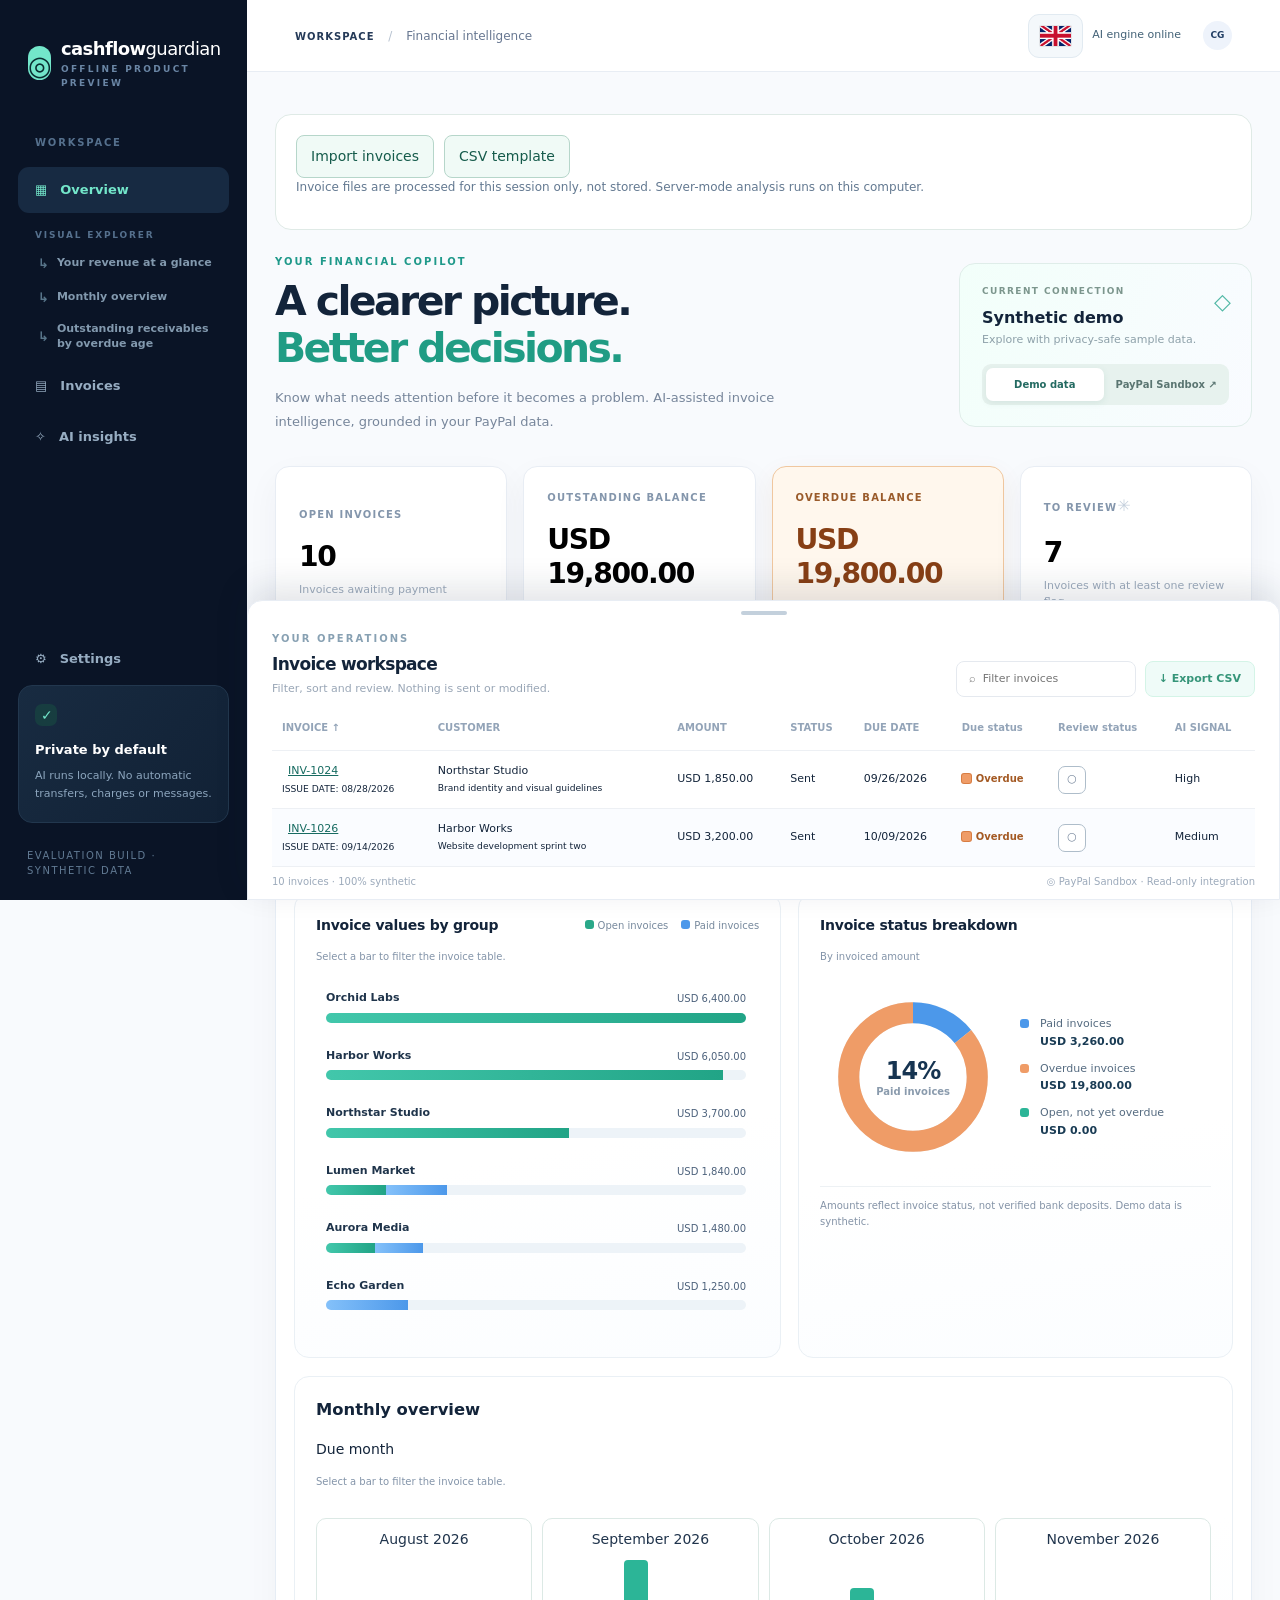
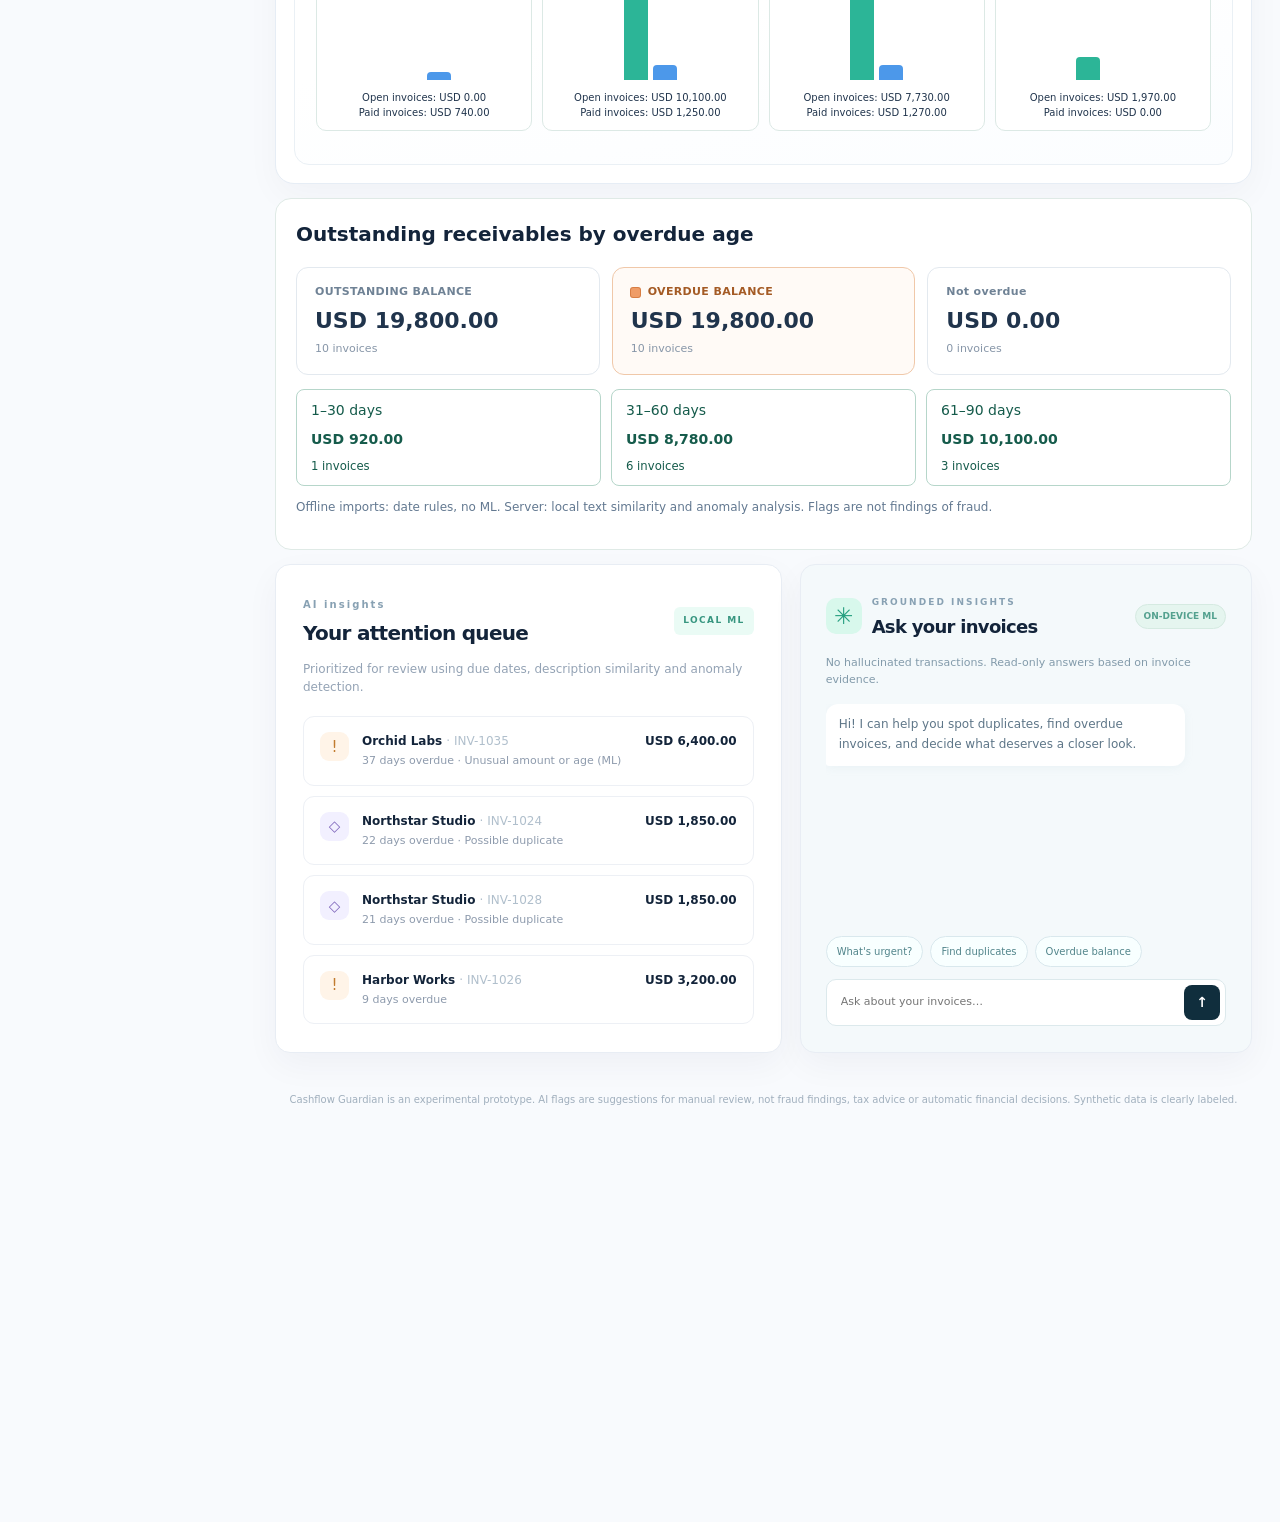
==== commit e0f9fbfb: "feat: add inline invoice review controls" ====
--- a/Cashflow_Guardian_Demo.html
+++ b/Cashflow_Guardian_Demo.html
@@ -56,9 +56,25 @@
 
 .date-cell{white-space:nowrap;font-variant-numeric:tabular-nums}
 
-[hidden]{display:none!important}.settings-shortcut{font-size:12px;color:#176b61;text-decoration:none;padding:9px;border:1px solid #dce9e5;border-radius:8px}.settings-panel{max-width:980px;padding:28px;background:white;border:1px solid #e6edf5;border-radius:18px}.settings-panel h1{font-size:30px;margin:8px 0}.settings-panel p{color:#637991;font-size:13px;line-height:1.6}.settings-grid{display:grid;grid-template-columns:1fr 1fr;gap:22px;margin:26px 0}.settings-grid>label{display:flex;flex-direction:column;gap:9px;font-weight:600;font-size:14px}.settings-grid select{padding:12px;border:1px solid #cfddd8;border-radius:9px;background:#f8fcfa;color:#20344c;width:100%;font:inherit}.date-preview{grid-column:1/-1;background:#effaf6;border-radius:12px;padding:18px;color:#286d5c}.date-preview strong{display:block;font-size:28px;margin:8px 0}.settings-grid fieldset{border:1px solid #cfddd8;border-radius:9px;padding:15px}.check-label{display:flex;align-items:center;gap:9px;padding:6px}.settings-panel button{padding:12px 16px;border:1px solid #aacfc1;border-radius:9px;background:#effaf6;color:#176b61;cursor:pointer}.compact-rows .fallback td{padding-top:6px;padding-bottom:6px}.hide-description .fallback tr>:nth-child(4),.hide-risk .fallback tr>:nth-child(8){display:none}.hide-description .fallback td[colspan]{display:table-cell}.settings-panel select:focus-visible,.settings-panel button:focus-visible{outline:3px solid #4c98ea;outline-offset:2px}@media(max-width:680px){.settings-grid{grid-template-columns:1fr}.settings-panel{padding:18px}.settings-shortcut{font-size:11px;padding:8px}.topbar{padding-left:12px;padding-right:12px}.top-right{gap:7px}}
+[hidden]{display:none!important}.settings-shortcut{font-size:12px;color:#176b61;text-decoration:none;padding:9px;border:1px solid #dce9e5;border-radius:8px}.settings-panel{max-width:980px;padding:28px;background:white;border:1px solid #e6edf5;border-radius:18px}.settings-panel h1{font-size:30px;margin:8px 0}.settings-panel p{color:#637991;font-size:13px;line-height:1.6}.settings-grid{display:grid;grid-template-columns:1fr 1fr;gap:22px;margin:26px 0}.settings-grid>label{display:flex;flex-direction:column;gap:9px;font-weight:600;font-size:14px}.settings-grid select{padding:12px;border:1px solid #cfddd8;border-radius:9px;background:#f8fcfa;color:#20344c;width:100%;font:inherit}.date-preview{grid-column:1/-1;background:#effaf6;border-radius:12px;padding:18px;color:#286d5c}.date-preview strong{display:block;font-size:28px;margin:8px 0}.settings-grid fieldset{border:1px solid #cfddd8;border-radius:9px;padding:15px}.check-label{display:flex;align-items:center;gap:9px;padding:6px}.settings-panel button{padding:12px 16px;border:1px solid #aacfc1;border-radius:9px;background:#effaf6;color:#176b61;cursor:pointer}.compact-rows .fallback td{padding-top:6px;padding-bottom:6px}.hide-description .fallback tr>:nth-child(4),.hide-risk .fallback tr>:nth-child(9){display:none}.hide-description .fallback td[colspan]{display:table-cell}.settings-panel select:focus-visible,.settings-panel button:focus-visible{outline:3px solid #4c98ea;outline-offset:2px}@media(max-width:680px){.settings-grid{grid-template-columns:1fr}.settings-panel{padding:18px}.settings-shortcut{font-size:11px;padding:8px}.topbar{padding-left:12px;padding-right:12px}.top-right{gap:7px}}
 
 .import-toolbar,.aging-panel{padding:20px;background:#fff;border:1px solid #dfeae6;border-radius:16px;margin-bottom:24px}.import-toolbar button,.age-bucket,dialog button{border:1px solid #b6d6ca;background:#f0faf6;color:#155b4b;padding:10px 14px;border-radius:8px;cursor:pointer}.import-toolbar>div{display:flex;flex-wrap:wrap;gap:10px}.import-toolbar p,.aging-panel p,.currency-note{color:#637991;font-size:12px;line-height:1.6}.aging-grid{display:grid;grid-template-columns:repeat(auto-fit,minmax(125px,1fr));gap:10px}.age-bucket{background:white;text-align:left}.age-bucket strong,.age-bucket small{display:block;margin-top:8px}.age-bucket[aria-pressed="true"]{background:#e1f6ed;border-color:#188a72}.invoice-link{border:0;background:transparent;color:#176b61;text-decoration:underline;cursor:pointer;font:inherit}dialog{border:1px solid #c6dbd2;border-radius:18px;padding:28px;max-width:650px;width:calc(100% - 30px);max-height:88vh;color:#20344c}dialog::backdrop{background:#10233188}dialog dl{display:grid;grid-template-columns:1fr 2fr;gap:14px}dialog dt{font-size:12px;color:#637991}dialog dd{margin:0;overflow-wrap:anywhere}dialog textarea{width:100%;padding:12px;font:inherit;border:1px solid #c6dbd2;border-radius:8px}#closeDetail{float:right}.invoice-link:focus-visible,.age-bucket:focus-visible{outline:3px solid #478bdb}.aging-panel h2{font-size:20px}@media(max-width:680px){.sidebar{height:auto!important;display:flex!important;flex-wrap:wrap!important;padding:12px!important;gap:5px!important}.sidebar .nav-item{display:inline-flex!important;font-size:11px;padding:8px!important;margin:0!important}.sidebar .brand{width:100%;margin-bottom:8px!important}.sidebar .nav-section,.sidebar .side-panel,.sidebar .sidebar-foot,.sidebar .side-spacer{display:none!important}.aging-grid{grid-template-columns:1fr 1fr}dialog dl{grid-template-columns:1fr}dialog dd{margin-bottom:8px}}
+.due-date-cell{display:inline-flex;align-items:center;gap:8px;flex-wrap:wrap}.overdue-flag{display:inline-flex;align-items:center;gap:5px;color:#a45a24;font-size:10px;font-weight:700;white-space:nowrap}.overdue-square{display:inline-block;width:9px;height:9px;flex:0 0 9px;border-radius:2px;background:#ef9c67;box-shadow:0 0 0 1px #d87d43}.fallback .due-date-cell{vertical-align:middle}
+.aging-summary-grid{display:grid;grid-template-columns:repeat(3,minmax(0,1fr));gap:12px;margin:18px 0 14px}.aging-summary-card{display:flex;flex-direction:column;align-items:flex-start;gap:7px;min-width:0;padding:16px 18px;background:#fff;border:1px solid #e3e9ef;border-radius:12px;text-align:left;color:#20344c;cursor:pointer}.aging-summary-card[aria-pressed="true"]{box-shadow:inset 0 0 0 2px #188a72;border-color:#188a72}.aging-summary-overdue{background:#fffaf6;border-color:#f0c8a9}.aging-summary-overdue[aria-pressed="true"]{box-shadow:inset 0 0 0 2px #d87d43;border-color:#d87d43}.aging-summary-label{display:flex;align-items:center;gap:8px;color:#6f8295;font-size:11px;font-weight:750;letter-spacing:.35px}.aging-summary-overdue .aging-summary-label{color:#a45a24}.aging-summary-card strong{font-size:22px;line-height:1.2;font-variant-numeric:tabular-nums}.aging-summary-card small{font-size:11px;color:#8796a8}.aging-grid{margin-bottom:12px}.age-bucket[aria-pressed="true"]{box-shadow:inset 0 0 0 2px #188a72}@media(max-width:680px){.aging-summary-grid{grid-template-columns:1fr;gap:8px}.aging-summary-card{padding:13px 15px}.aging-summary-card strong{font-size:20px}}
+.topbar{position:sticky;top:0;z-index:30}.overview-workspace{display:grid;grid-template-columns:minmax(330px,.78fr) minmax(560px,1.22fr);gap:16px;align-items:start}.analysis-scroll-panel{position:sticky;top:84px;height:calc(100vh - 102px);min-height:360px;overflow-y:auto;overscroll-behavior:contain;scrollbar-gutter:stable;padding:0 7px 12px 0}.analysis-scroll-panel .analytics-panel{margin:0 0 14px;padding:18px}.analysis-scroll-panel .analytics-grid,.analysis-scroll-panel .content-grid{grid-template-columns:1fr}.analysis-scroll-panel .aging-panel,.analysis-scroll-panel .content-grid{margin-bottom:14px}.analysis-scroll-panel .aging-summary-grid{grid-template-columns:1fr;gap:8px}.analysis-scroll-panel .aging-summary-card{padding:12px 14px}.analysis-scroll-panel .aging-summary-card strong{font-size:19px}.table-panel{position:sticky;top:84px;height:calc(100vh - 102px);min-height:360px;display:flex;flex-direction:column;overflow:hidden;padding:18px 16px 10px}.table-panel .table-header{align-items:flex-start;flex-wrap:wrap;flex:0 0 auto;margin-bottom:12px}.table-panel .table-header h2{font-size:18px}.table-panel .table-header p{margin-bottom:0}.table-panel .table-actions input{min-width:120px;width:145px}.table-panel .table-actions{flex-wrap:wrap}.table-panel .grid-host:not([hidden]){height:auto;flex:1;min-height:180px}.table-panel #fallbackTable:not([hidden]){display:flex;flex:1;flex-direction:column;min-height:0;overflow:auto}.table-panel #fallbackTable .table-scroll{width:100%;min-height:0;overflow:auto;flex:1}.table-panel .table-footer{flex:0 0 auto;gap:8px;flex-wrap:wrap;padding:10px 0 4px}.overdue-metric{background:#fff7ed;border-color:#f0c79f;box-shadow:0 8px 24px rgba(170,91,35,.07)}.overdue-metric .metric-label{color:#9a5b2b}.overdue-metric .metric-icon{color:#d87d43}.overdue-metric .metric-number{color:#873f15}.overdue-metric .metric-desc{color:#9a6645}@media(max-width:1150px){.overview-workspace{grid-template-columns:minmax(0,1fr)}.analysis-scroll-panel,.table-panel{position:static;height:auto;min-height:0;overflow:visible}.analysis-scroll-panel{max-height:none;padding:0}.table-panel .grid-host:not([hidden]){height:377px;flex:none}.table-panel #fallbackTable:not([hidden]){display:block;flex:none;overflow:auto}.table-panel #fallbackTable .table-scroll{min-height:340px}.table-panel .table-header{align-items:flex-end}.analysis-scroll-panel .analytics-grid{grid-template-columns:1fr}.analysis-scroll-panel .content-grid{grid-template-columns:1fr}}@media(max-width:680px){.table-panel .table-header{align-items:flex-start;flex-direction:column}.table-panel .table-actions{width:100%}.table-panel .table-actions input{min-width:0;flex:1}.analysis-scroll-panel .analytics-panel{padding:16px}.table-panel{padding:18px 15px 10px}}
+
+@media(min-width:1250px){.page-content{padding-left:28px;padding-right:28px}.overview-workspace{grid-template-columns:minmax(280px,.68fr) minmax(650px,1.5fr)}}.customer-cell>span{display:block}
+
+
+.overview-workspace{display:block}.analysis-scroll-panel,.table-panel{position:static;height:auto;min-height:0;overflow:visible}.analysis-scroll-panel{max-height:none;padding:0}.analysis-scroll-panel .analytics-grid{grid-template-columns:minmax(0,1.12fr) minmax(320px,1fr)}.analysis-scroll-panel .content-grid{grid-template-columns:minmax(0,1.12fr) minmax(340px,1fr)}.analysis-scroll-panel .aging-summary-grid{grid-template-columns:repeat(3,minmax(0,1fr));gap:12px}.analysis-scroll-panel .aging-summary-card{padding:16px 18px}.analysis-scroll-panel .aging-summary-card strong{font-size:22px}.table-panel{display:block;padding:26px 27px 12px;margin-top:16px}.table-panel .table-header{align-items:flex-end;flex-wrap:wrap}.table-panel .grid-host:not([hidden]){height:377px;flex:none}.table-panel #fallbackTable:not([hidden]){display:block;overflow:auto;min-height:0}.table-panel #fallbackTable .table-scroll{width:100%;min-height:0;overflow:auto}.table-panel .table-footer{gap:8px;flex-wrap:wrap;padding:15px 0}.table-panel .fallback{min-width:760px}@media(max-width:1150px){.analysis-scroll-panel .analytics-grid,.analysis-scroll-panel .content-grid{grid-template-columns:1fr}}@media(max-width:680px){.analysis-scroll-panel .aging-summary-grid{grid-template-columns:1fr;gap:8px}.analysis-scroll-panel .aging-summary-card{padding:13px 15px}.analysis-scroll-panel .aging-summary-card strong{font-size:20px}.table-panel{padding:19px 15px 12px}.table-panel .table-header{align-items:flex-start;flex-direction:column}.table-panel .table-actions{width:100%}.table-panel .table-actions input{min-width:0;flex:1}}
+
+
+.table-panel .invoice-cell .invoice-link{display:block;width:max-content}.table-panel .invoice-cell .invoice-sub{margin-top:3px}
+.table-panel{position:fixed;top:auto;left:247px;right:0;bottom:0;z-index:24;height:clamp(300px,43vh,500px);min-height:300px;display:flex;flex-direction:column;overflow:hidden;margin:0;border-radius:15px 15px 0 0;box-shadow:0 -12px 34px rgba(14,29,60,.12);padding:16px 24px 8px}.page-content{padding-bottom:calc(clamp(300px,43vh,500px) + 28px)}.table-panel .table-header{flex:0 0 auto;margin-bottom:8px}.table-panel .table-header h2{font-size:17px}.table-panel .table-header p{margin-top:3px}.table-panel .table-actions input{min-width:140px;width:180px}.table-panel #fallbackTable:not([hidden]){display:flex;flex:1;flex-direction:column;min-height:0;overflow:hidden}.table-panel #fallbackTable .table-scroll{width:100%;min-height:0;overflow:auto;flex:1}.table-panel .table-footer{flex:0 0 auto;padding:7px 0 2px}.table-panel .fallback{min-width:760px}@media(max-width:1150px){.table-panel{left:207px;height:clamp(300px,45vh,500px);padding:14px 18px 7px}.page-content{padding-bottom:calc(clamp(300px,45vh,500px) + 24px)}}@media(max-width:680px){.table-panel{left:0;height:clamp(260px,50vh,390px);min-height:260px;padding:12px 12px 6px}.page-content{padding-bottom:calc(clamp(260px,50vh,390px) + 20px)}.table-panel .table-header{align-items:flex-start;flex-direction:row}.table-panel .table-header>div:first-child{min-width:0}.table-panel .table-header h2{font-size:15px}.table-panel .table-header p{font-size:10px}.table-panel .table-actions{width:auto;flex:0 0 auto}.table-panel .table-actions input{width:125px;min-width:0}.table-panel .export{padding:8px;font-size:10px}.table-panel .table-footer{font-size:9px}}
+.nav-jump-heading{padding-top:13px;padding-bottom:5px;font-size:9px;color:#55708d}.nav-jump-item{margin:1px 0;padding:7px 10px 7px 20px;gap:8px;border-radius:7px;color:#8299ae;font-size:11px;line-height:1.35}.nav-jump-item:hover{background:#172a42;color:#fff}.nav-jump-item>span:last-child{display:block;min-width:0}.nav-jump-mark{flex:0 0 auto;color:#58758a;font-size:13px}#analytics,#monthlyOverview,#aging,#insights{scroll-margin-top:88px}@media(max-height:850px){.sidebar{padding-top:18px;padding-bottom:16px}.brand{padding-bottom:20px}.nav-jump-heading{padding-top:9px}.nav-jump-item{padding-top:5px;padding-bottom:5px}.side-panel{padding:12px 14px}.sidebar-foot{padding-top:16px}}@media(max-width:680px){.sidebar .nav-jump-heading,.sidebar .nav-jump-item{display:none!important}}
+.table-panel{height:var(--invoice-panel-height,clamp(300px,43vh,500px));min-height:0}.page-content{padding-bottom:calc(var(--invoice-panel-height,clamp(300px,43vh,500px)) + 28px)}.invoice-resize-handle{position:relative;z-index:2;flex:0 0 18px;height:18px;margin:-13px -20px 5px;display:grid;place-items:center;touch-action:none;cursor:ns-resize;outline-offset:-3px}.invoice-resize-handle span{width:46px;height:4px;border-radius:99px;background:#c3d0dc;transition:background .15s,transform .15s}.invoice-resize-handle:hover span,.invoice-resize-handle.dragging span,.invoice-resize-handle:focus-visible span{background:#3b9d8c;transform:scaleX(1.12)}.invoice-resize-handle:focus-visible{outline:2px solid #3b9d8c;border-radius:8px}@media(max-width:1150px){.table-panel{height:var(--invoice-panel-height,clamp(300px,45vh,500px))}.page-content{padding-bottom:calc(var(--invoice-panel-height,clamp(300px,45vh,500px)) + 24px)}}@media(max-width:680px){.table-panel{height:var(--invoice-panel-height,clamp(260px,50vh,390px))}.page-content{padding-bottom:calc(var(--invoice-panel-height,clamp(260px,50vh,390px)) + 20px)}.invoice-resize-handle{margin:-10px -8px 3px}}
+.metric-filter{font:inherit;text-align:left;width:100%;cursor:pointer;transition:transform .15s,box-shadow .15s,border-color .15s}.metric-filter:hover{transform:translateY(-2px);box-shadow:0 10px 26px rgba(14,29,60,.1);border-color:#bed8d5}.metric-filter:focus-visible{outline:3px solid #58b99f;outline-offset:2px}.metric-filter[aria-pressed="true"]{border-color:#238f7b;box-shadow:inset 0 0 0 2px #238f7b}.overdue-metric.metric-filter[aria-pressed="true"]{border-color:#d87d43;box-shadow:inset 0 0 0 2px #d87d43}.metric-filter .metric-label,.metric-filter .metric-number,.metric-filter .metric-desc{display:block}
+.alert-invoice{width:100%;background:#fff;color:inherit;text-align:left;font:inherit;cursor:pointer;transition:border-color .15s,box-shadow .15s}.alert-invoice:hover{border-color:#82cdbd;box-shadow:0 5px 16px rgba(18,99,85,.09)}.alert-invoice:focus-visible{outline:3px solid #58b99f;outline-offset:2px}.alert-copy{display:block;min-width:0}.alert-description{display:block;margin:3px 0 0;color:#8e9bad;font-size:11px}.reviewed-check{color:#16866f;font-size:16px;font-weight:800}.review-toggle{width:28px;height:28px;padding:0;display:inline-grid;place-items:center;border:1px solid #aebdca;border-radius:7px;background:#fff;color:#728399;font:700 17px/1 inherit;cursor:pointer;vertical-align:middle;transition:background .15s,border-color .15s,color .15s,transform .15s}.review-toggle:hover{border-color:#56aa97;background:#f0faf7;color:#238f7b}.review-toggle.is-reviewed{border-color:#68b7a3;background:#eaf7f3;color:#16866f}.review-toggle:active{transform:scale(.94)}.review-toggle:focus-visible{outline:3px solid #58b99f;outline-offset:2px}
 </style><script>
 /* Cashflow Guardian localization: UI, table, signals, synthetic descriptions. */
 'use strict';
@@ -250,14 +266,13 @@
 }
 function cgSearchMatch(row){
  const x=visibleRow(row),q=$('filter').value.trim().toLocaleLowerCase(CG_LOCALES[cgLanguage]);
- return [x.number,x.customer,x.description,x.statusText,x.riskText,x.flagsText].join(' ').toLocaleLowerCase(CG_LOCALES[cgLanguage]).includes(q);
-}
-function cgVisibleRows(){return report.invoices.filter(cgGroupMatch).filter(cgSearchMatch);}
+ return [x.number,x.customer,x.description,x.statusText,x.dueStatusText,x.riskText,x.flagsText].join(' ').toLocaleLowerCase(CG_LOCALES[cgLanguage]).includes(q);
+}
+function cgVisibleRows(){return report.invoices.filter(cgGroupMatch).filter(x=>cgAging!=='all'||cgReviewOnly||cgActiveGroup||cgActiveMonth||cgAmounts(x).open>0).filter(cgSearchMatch);}
 function cgChangeGroup(key){
  if(cgActiveGroup&&cgActiveGroup.key===key&&cgActiveGroup.by===cgGroupBy&&cgActiveGroup.currency===cgChartCurrency){cgActiveGroup=null;}
  else cgActiveGroup={key,by:cgGroupBy,currency:cgChartCurrency};
- renderAnalytics();renderGrid();
- document.getElementById('invoices')?.scrollIntoView({block:'start',behavior:'smooth'});
+ renderSummary();renderAnalytics();renderGrid();
 }
 function renderAnalytics(){
  if(!report)return;
@@ -297,7 +312,7 @@
   const paid=document.createElement('span');paid.className='bar-segment bar-paid';paid.style.width=100*item.paid/max+'%';
   track.append(open,paid);row.append(top,track);row.addEventListener('click',()=>cgChangeGroup(item.key));chart.append(row);
  }
- $('groupClear').hidden=!cgActiveGroup&&!cgActiveMonth&&!$('filter').value;
+ $('groupClear').hidden=!cgActiveGroup&&!cgActiveMonth&&!$('filter').value&&!cgReviewOnly&&cgAging==='all';
  if(cgActiveGroup)$('groupClear').title=cgT('groupSelected',{name:cgGroupName(cgActiveGroup.key,cgActiveGroup.by)});
  const today=new Date();today.setHours(0,0,0,0);
  let paid=0,overdue=0,upcoming=0;
@@ -325,13 +340,17 @@
  for(const part of parts){const el=document.createElement('div');el.className='donut-entry';const dot=document.createElement('i');dot.className='chart-dot';dot.style.background=part.color;const text=document.createElement('span');text.textContent=cgT(part.key);const sum=document.createElement('strong');sum.textContent=money(cgChartCurrency,part.amount);text.append(sum);el.append(dot,text);legend.append(el);}
 }
 
-function visibleRow(x){return {...x,description:cgDescription(x),statusText:cgStatus(x.status),riskText:cgStatus(x.risk),dueText:cgDate(x.due),issuedText:cgDate(x.issued),flagsText:cgFlags(x)};}
+function visibleRow(x){const isOverdue=cgOverdue(x)>0;return {...x,description:cgDescription(x),statusText:cgStatus(x.status),riskText:cgStatus(x.risk),dueText:cgDate(x.due),issuedText:cgDate(x.issued),dueStatusText:isOverdue?cgT('overdue'):'',reviewedText:cgReviewed.has(x.number)?'✓':'',reviewedLabel:cgWT('reviewed'),flagsText:cgFlags(x),isOverdue};}
 function renderSummary(){
  const options=[...new Set(report.invoices.map(x=>x.currency))].sort();if(!options.includes(cgChartCurrency))cgChartCurrency=options[0]||'USD';
- const rows=report.invoices.filter(x=>x.currency===cgChartCurrency);
+ const rows=report.invoices.filter(cgScopeMatch);
  $('openCount').textContent=rows.filter(x=>cgAmounts(x).open>0).length;
  $('outstanding').textContent=money(cgChartCurrency,rows.reduce((n,x)=>n+cgAmounts(x).open,0));
  $('overdue').textContent=money(cgChartCurrency,rows.filter(x=>cgOverdue(x)>0).reduce((n,x)=>n+cgAmounts(x).open,0));
+ $('outstandingFilter').setAttribute('aria-pressed',String(cgAging==='open'));
+ $('openInvoicesFilter').setAttribute('aria-pressed',String(cgAging==='open'));
+ $('overdueFilter').setAttribute('aria-pressed',String(cgAging==='overdue'));
+ $('reviewFilter').setAttribute('aria-pressed',String(cgReviewOnly));
  $('flags').textContent=rows.filter(x=>x.flags?.length).length;
  $('connectionTitle').textContent=source==='demo'?cgT('synthetic'):'PayPal Sandbox';
  $('connectionText').textContent=cgT(source==='demo'?'syntheticDesc':'sandboxDesc');
@@ -342,7 +361,7 @@
    .sort((a,b)=>((b.risk==='High')-(a.risk==='High'))||(b.days_overdue-a.days_overdue)).slice(0,4);
  $('alerts').innerHTML=rows.length?rows.map(x=>{
   const duplicate=x.flags.some(v=>/duplicate/i.test(v));
-  return `<div class="alert ${duplicate?'alert-duplicate':''}"><div class="alert-icon">${duplicate?'◇':'!'}</div><div><strong>${safe(x.customer)} <span style="color:#b0bfcc;font-weight:500">· ${safe(x.number)}</span></strong><p>${safe(cgFlags(x))}</p></div><span class="amount">${safe(money(x.currency,x.amount))}</span></div>`;
+  return `<button type="button" class="alert alert-invoice ${duplicate?'alert-duplicate':''}" data-insight-invoice="${safe(x.number)}"><span class="alert-icon" aria-hidden="true">${duplicate?'◇':'!'}</span><span class="alert-copy"><strong>${safe(x.customer)} <span style="color:#b0bfcc;font-weight:500">· ${safe(x.number)}</span></strong><span class="alert-description">${safe(cgFlags(x))}</span></span><span class="amount">${safe(money(x.currency,x.amount))}</span></button>`;
  }).join(''):`<div class="alert alert-nothing"><div class="alert-icon">✓</div><div><strong>${safe(cgT('allClear'))}</strong><p>${safe(cgT('noSignals'))}</p></div></div>`;
 }
 function columns(){return [
@@ -351,7 +370,9 @@
  {field:'description',headerName:cgT('details'),minWidth:200},
  {field:'amount',headerName:cgT('amount'),minWidth:125,valueFormatter:p=>money(p.data.currency,p.value)},
  {field:'statusText',headerName:cgT('status'),minWidth:125},
- {field:'dueText',headerName:cgT('dueDate'),minWidth:154},
+ {field:'dueText',headerName:cgT('dueDate'),minWidth:140},
+ {field:'dueStatusText',headerName:cgWT('dueStatus'),minWidth:145,cellRenderer:p=>{if(!p.data.isOverdue)return '';const marker=document.createElement('span');marker.className='overdue-flag';marker.setAttribute('role','img');marker.setAttribute('aria-label',cgT('overdue'));const square=document.createElement('i');square.className='overdue-square';square.setAttribute('aria-hidden','true');const label=document.createElement('span');label.textContent=cgT('overdue');marker.append(square,label);return marker;}},
+ {field:'reviewedText',headerName:cgWT('reviewStatus'),minWidth:145,sortable:false,cellRenderer:p=>{const button=document.createElement('button');button.type='button';button.className='review-toggle'+(p.value?' is-reviewed':'');button.dataset.reviewToggle=p.data.number;button.setAttribute('aria-pressed',String(Boolean(p.value)));button.setAttribute('aria-label',cgWT(p.value?'unreview':'review'));button.title=cgWT(p.value?'unreview':'review');button.textContent=p.value?'✓':'○';return button;}},
  {field:'riskText',headerName:cgT('aiSignal'),minWidth:124}
 ];}
 function gridStrings(){return {page:cgT('page'),next:cgT('next'),previous:cgT('previous'),of:cgT('of'),to:cgT('to'),pageSize:cgT('pageSize'),noRowsToShow:cgT('noRows'),filterOoo:cgT('filterOoo'),contains:cgT('contains'),notContains:cgT('notContains'),equals:cgT('equals'),blank:cgT('blank'),notBlank:cgT('notBlank'),loadingOoo:cgT('pleaseWait')};}
@@ -360,17 +381,17 @@
  $('tableCount').textContent=cgT('records',{n:rows.length})+' · '+cgT(source==='demo'?'syntheticTag':'sandboxReadOnly');
  $('invoiceGrid').hidden=true;$('fallbackTable').hidden=false;
  const q=oldFilter.trim().toLocaleLowerCase(CG_LOCALES[cgLanguage]);
- const visible=rows.filter(x=>[x.number,x.customer,x.description,x.statusText,x.riskText,x.flagsText].join(' ').toLocaleLowerCase(CG_LOCALES[cgLanguage]).includes(q));
+ const visible=rows.filter(x=>[x.number,x.customer,x.description,x.statusText,x.dueStatusText,x.riskText,x.flagsText].join(' ').toLocaleLowerCase(CG_LOCALES[cgLanguage]).includes(q));
  visible.sort((a,b)=>{const av=a[cgSort.key]??'',bv=b[cgSort.key]??'';return (typeof av==='number'?av-bv:String(av).localeCompare(String(bv),CG_LOCALES[cgLanguage]))*cgSort.direction;});
- const headers=['invoice','issuedDate','customer','details','amount','status','dueDate','aiSignal'];
- const fields=['number','issued','customer','description','amount','statusText','due','riskText'];
- $('fallbackTable').innerHTML=`<div class="table-scroll"><table class="fallback"><thead><tr>${headers.map((h,i)=>`<th aria-sort="${cgSort.key===fields[i]?(cgSort.direction===1?'ascending':'descending'):'none'}"><button type="button" data-sort="${fields[i]}">${safe(cgT(h))} ${cgSort.key===fields[i]?(cgSort.direction===1?'↑':'↓'):''}</button></th>`).join('')}</tr></thead><tbody>`+
- (visible.length?visible.map(x=>`<tr><td><button type="button" class="invoice-link" data-detail="${report.invoices.findIndex(r=>r.id===x.id)}">${safe(x.number)}</button></td><td class="date-cell" title="${safe(cgFullDate(x.issued))}">${safe(x.issuedText)}</td><td>${safe(x.customer)}</td><td>${safe(x.description)}</td><td class="num-cell">${safe(money(x.currency,x.amount))}</td><td>${safe(x.statusText)}</td><td class="date-cell" title="${safe(cgFullDate(x.due))}">${safe(x.dueText)}</td><td>${safe(x.riskText)}</td></tr>`).join(''):`<tr><td colspan="8">${safe(cgT('noRows'))}</td></tr>`)+`</tbody></table></div>`;
+ const headers=['invoice','customer','amount','status','dueDate','dueStatus','reviewStatus','aiSignal'];
+ const fields=['number','customer','amount','statusText','due','dueStatusText','reviewedText','riskText'];
+ $('fallbackTable').innerHTML=`<div class="table-scroll"><table class="fallback"><thead><tr>${headers.map((h,i)=>`<th aria-sort="${cgSort.key===fields[i]?(cgSort.direction===1?'ascending':'descending'):'none'}"><button type="button" data-sort="${fields[i]}">${safe(h==='dueStatus'?cgWT(h):h==='reviewStatus'?cgWT(h):cgT(h))} ${cgSort.key===fields[i]?(cgSort.direction===1?'↑':'↓'):''}</button></th>`).join('')}</tr></thead><tbody>`+
+ (visible.length?visible.map(x=>{const action=cgWT(x.reviewedText?'unreview':'review');return `<tr><td class="invoice-cell"><button type="button" class="invoice-link" data-detail="${report.invoices.findIndex(r=>r.id===x.id)}">${safe(x.number)}</button><small class="invoice-sub date-cell" title="${safe(cgFullDate(x.issued))}">${safe(cgT('issuedDate'))}: ${safe(x.issuedText)}</small></td><td class="customer-cell"><span>${safe(x.customer)}</span><small class="invoice-description">${safe(x.description)}</small></td><td class="num-cell">${safe(money(x.currency,x.amount))}</td><td>${safe(x.statusText)}</td><td class="date-cell" title="${safe(cgFullDate(x.due))}">${safe(x.dueText)}</td><td>${x.isOverdue?`<span class="overdue-flag" role="img" aria-label="${safe(cgT('overdue'))}"><i class="overdue-square" aria-hidden="true"></i><span>${safe(cgT('overdue'))}</span></span>`:''}</td><td><button type="button" class="review-toggle${x.reviewedText?' is-reviewed':''}" data-review-toggle="${safe(x.number)}" aria-pressed="${Boolean(x.reviewedText)}" aria-label="${safe(action)}" title="${safe(action)}">${x.reviewedText?'✓':'○'}</button></td><td>${safe(x.riskText)}</td></tr>`;}).join(''):`<tr><td colspan="8">${safe(cgT('noRows'))}</td></tr>`)+`</tbody></table></div>`;
 }
 let cgSort={key:'number',direction:1};
 async function load(nextSource=source){
  hideToast();const previous=source,serial=++cgLoadSerial;
- try{const data=await api('/api/analyze?source='+encodeURIComponent(nextSource));if(serial!==cgLoadSerial)return;source=nextSource;report=data;cgAging='all';cgReviewed.clear();cgApplyLanguage();cgActiveGroup=null;cgActiveMonth=null;renderSummary();renderAlerts();renderAnalytics();renderGrid();
+ try{const data=await api('/api/analyze?source='+encodeURIComponent(nextSource));if(serial!==cgLoadSerial)return;source=nextSource;report=data;cgAging='all';cgReviewOnly=false;cgReviewed.clear();cgApplyLanguage();cgActiveGroup=null;cgActiveMonth=null;renderSummary();renderAlerts();renderAnalytics();renderGrid();
    if(source==='sandbox')toast(cgT('sandboxLoaded'));
  }catch(e){if(serial!==cgLoadSerial)return;source=previous;toast(nextSource==='sandbox'&&window.CG_OFFLINE_REPORT?cgT('sandboxDisabled'):e.message,true);}
 }
@@ -426,6 +447,19 @@
  resetConversation();
  if(!$('message').hidden)hideToast();
 }
+function cgInitInvoicePanelResize(){
+ const panel=$('invoices'),handle=$('invoiceResize');if(!panel||!handle)return;
+ const storageKey='cg-invoice-panel-height-v1';let height=Number(localStorage.getItem(storageKey))||parseFloat(getComputedStyle(panel).height)||0;
+ const limits=()=>({min:window.matchMedia('(max-width: 680px)').matches?230:260,max:Math.max(300,Math.floor(window.innerHeight*.82))});
+ const apply=value=>{const {min,max}=limits();height=Math.max(min,Math.min(max,Math.round(value)));document.documentElement.style.setProperty('--invoice-panel-height',height+'px');handle.setAttribute('aria-valuenow',String(height));handle.setAttribute('aria-valuemax',String(max));};
+ if(height)apply(height);
+ handle.addEventListener('pointerdown',e=>{if(e.button!==0)return;e.preventDefault();handle.setPointerCapture(e.pointerId);handle.classList.add('dragging');});
+ handle.addEventListener('pointermove',e=>{if(!handle.hasPointerCapture(e.pointerId))return;apply(window.innerHeight-e.clientY);});
+ const finish=e=>{if(handle.hasPointerCapture(e.pointerId)){handle.releasePointerCapture(e.pointerId);handle.classList.remove('dragging');localStorage.setItem(storageKey,String(height));}};
+ handle.addEventListener('pointerup',finish);handle.addEventListener('pointercancel',finish);
+ handle.addEventListener('keydown',e=>{if(!['ArrowUp','ArrowDown','Home','End'].includes(e.key))return;e.preventDefault();const {min,max}=limits();apply(e.key==='Home'?min:e.key==='End'?max:height+(e.key==='ArrowUp'?32:-32));localStorage.setItem(storageKey,String(height));});
+ window.addEventListener('resize',()=>{if(height)apply(height);});
+}
 window.addEventListener('DOMContentLoaded',async()=>{
  cgInitLanguage();resetConversation();
  $('demoButton').onclick=()=>load('demo');$('sandboxButton').onclick=()=>load('sandbox');
@@ -433,11 +467,15 @@
  const ids=['urgent','duplicates','overdue'];
  document.querySelectorAll('[data-prompt]').forEach((b,i)=>{b.onclick=()=>ask(cgT(['promptUrgent','promptDuplicate','promptOverdue'][i]),ids[i]);});
  $('filter').addEventListener('input',()=>{renderAnalytics();renderGrid();});
+ document.querySelectorAll('[data-aging-filter]').forEach(button=>button.addEventListener('click',()=>cgSelectAging(button.dataset.agingFilter)));
+ $('reviewFilter').addEventListener('click',()=>{cgReviewOnly=!cgReviewOnly;cgAging='all';renderSummary();renderAnalytics();renderGrid();});
  $('export').onclick=exportCSV;
  $('fallbackTable').addEventListener('click',e=>{const b=e.target.closest('[data-sort]');if(!b)return;cgSort={key:b.dataset.sort,direction:cgSort.key===b.dataset.sort?-cgSort.direction:1};renderGrid();$('fallbackTable').querySelector('[data-sort="'+cgSort.key+'"]')?.focus();});
-  $('groupBy').addEventListener('change',e=>{cgGroupBy=e.target.value;cgActiveGroup=null;renderAnalytics();renderGrid();});
-  $('chartCurrency').addEventListener('change',e=>{cgChartCurrency=e.target.value;cgActiveGroup=null;cgActiveMonth=null;cgAging='all';cgRefresh();});
-  $('groupClear').addEventListener('click',()=>{cgActiveGroup=null;cgActiveMonth=null;cgAging='all';$('filter').value='';renderAnalytics();renderGrid();});
+  $('groupBy').addEventListener('change',e=>{cgGroupBy=e.target.value;cgActiveGroup=null;renderSummary();renderAnalytics();renderGrid();});
+  $('chartCurrency').addEventListener('change',e=>{cgChartCurrency=e.target.value;cgActiveGroup=null;cgActiveMonth=null;cgAging='all';cgReviewOnly=false;cgRefresh();});
+  $('groupClear').addEventListener('click',()=>{cgActiveGroup=null;cgActiveMonth=null;cgAging='all';cgReviewOnly=false;$('filter').value='';renderSummary();renderAnalytics();renderGrid();});
+ document.querySelectorAll('a[href="#invoices"]').forEach(link=>link.addEventListener('click',()=>{if(report){renderGrid();cgRenderWorkbench();}}));
+ cgInitInvoicePanelResize();
  try{const status=await api('/api/status');if(!status.sandbox_configured){$('sandboxButton').title=cgT('sandboxDisabled');}}catch(e){toast(cgT('serverError',{msg:e.message}),true);}
  await load('demo');
  if(!location.hash&&cgSettings.start!=='overview')location.hash=cgSettings.start;
@@ -460,7 +498,7 @@
   const label=cgGroupName(month,'month');
   b.setAttribute('aria-label',label+', '+cgT('openLegend')+': '+money(cgChartCurrency,v.open)+', '+cgT('paidLegend')+': '+money(cgChartCurrency,v.paid));
   b.innerHTML=`<span>${safe(label)}</span><div class="month-bars"><i style="height:${v.open/max*100}%"></i><i style="height:${v.paid/max*100}%"></i></div><small>${safe(cgT('openLegend'))}: ${safe(money(cgChartCurrency,v.open))}</small><small>${safe(cgT('paidLegend'))}: ${safe(money(cgChartCurrency,v.paid))}</small>`;
-  b.onclick=()=>{cgActiveMonth=cgActiveMonth===month?null:month;renderAnalytics();renderGrid();};host.append(b);
+  b.onclick=()=>{cgAging='all';cgActiveMonth=cgActiveMonth===month?null:month;renderSummary();renderAnalytics();renderGrid();};host.append(b);
  }
  if(!groups.size)host.textContent=cgT('emptyChart');
 }
@@ -483,19 +521,53 @@
 hi:['चालान आयात करें','CSV टेम्पलेट','स्थानीय चालान','फ़ाइलें केवल इस सत्र में संसाधित होती हैं। सर्वर विश्लेषण इसी कंप्यूटर पर होता है।','देरी के अनुसार बकाया','अभी देय नहीं','दिन','देय तिथि नहीं','सभी','विवरण जाँचें','बंद करें','जाँचा हुआ चिह्नित करें','जाँचा गया (सत्र)','भुगतान अनुस्मारक मसौदा','पाठ कॉपी करें','कॉपी हुआ','खुद जाँचकर भेजें। कोई संदेश अपने आप नहीं भेजा जाता।','अमान्य आयात। टेम्पलेट उपयोग करें; पंक्ति त्रुटि','जाँच जारी…','ऑफ़लाइन: दिनांक नियम, ML नहीं। सर्वर: स्थानीय समानता और विसंगति विश्लेषण। संकेत धोखाधड़ी का प्रमाण नहीं हैं।','मुद्रा फ़िल्टर, रूपांतरण नहीं। योग और चालान चयनित मुद्रा में।','कोई बकाया चालान नहीं।','स्थानीय डेटा हटाएँ'],
 ja:['請求書をインポート','CSV テンプレート','ローカル請求書','ファイルはこのセッションのみで処理します。サーバー分析はこの端末で実行します。','延滞期間別の未収金','期限前','日','期日なし','すべて','詳細を確認','閉じる','確認済みにする','確認済み（セッション）','支払案内の下書き','テキストをコピー','コピーしました','下書きを確認し、ご自身で送信してください。自動送信はしません。','無効なインポート。テンプレートを使用してください。エラー行','確認中…','オフラインは日付ルールのみで ML は使いません。サーバーはローカル類似度・異常分析を行います。詐欺の証明ではありません。','通貨フィルターのみで換算しません。指標と請求書は選択した通貨です。','未収請求書はありません。','ローカルデータを消去']
 };
-function cgWT(key){return (CG_WORK_TEXT[cgLanguage]||CG_WORK_TEXT.en)[CG_WORK_KEYS.indexOf(key)]||key;}
-let cgAging='all',cgReviewed=new Set(),cgDetailRow=null,cgLoadSerial=0;
+const CG_WORK_EXTRA={
+ de:{dueStatus:'Fälligkeitsstatus',reviewCount:'ZU PRÜFEN',reviewCountDesc:'Rechnungen mit mindestens einem Prüfhinweis',resizeInvoices:'Höhe des Rechnungsbereichs anpassen'},
+ en:{dueStatus:'Due status',reviewCount:'TO REVIEW',reviewCountDesc:'Invoices with at least one review flag',resizeInvoices:'Adjust invoice panel height'},
+ es:{dueStatus:'Estado del vencimiento',reviewCount:'POR REVISAR',reviewCountDesc:'Facturas con al menos una señal de revisión',resizeInvoices:'Ajustar la altura de las facturas'},
+ fr:{dueStatus:'État de l’échéance',reviewCount:'À VÉRIFIER',reviewCountDesc:'Factures avec au moins un signal de contrôle',resizeInvoices:'Ajuster la hauteur du panneau des factures'},
+ pt:{dueStatus:'Estado do vencimento',reviewCount:'A REVER',reviewCountDesc:'Faturas com pelo menos um alerta de revisão',resizeInvoices:'Ajustar a altura da área das faturas'},
+ it:{dueStatus:'Stato della scadenza',reviewCount:'DA VERIFICARE',reviewCountDesc:'Fatture con almeno un avviso di controllo',resizeInvoices:'Regola l’altezza del riquadro fatture'},
+ pl:{dueStatus:'Status terminu',reviewCount:'DO SPRAWDZENIA',reviewCountDesc:'Faktury z co najmniej jednym sygnałem do weryfikacji',resizeInvoices:'Zmień wysokość panelu faktur'},
+ ro:{dueStatus:'Starea scadenței',reviewCount:'DE VERIFICAT',reviewCountDesc:'Facturi cu cel puțin un semnal de verificare',resizeInvoices:'Ajustează înălțimea panoului de facturi'},
+ nl:{dueStatus:'Vervalstatus',reviewCount:'TE CONTROLEREN',reviewCountDesc:'Facturen met minstens één controlesignaal',resizeInvoices:'Pas de hoogte van het factuurpaneel aan'},
+ zh:{dueStatus:'到期状态',reviewCount:'待核查',reviewCountDesc:'至少有一项核查提示的发票',resizeInvoices:'调整发票面板高度'},
+ hi:{dueStatus:'देय स्थिति',reviewCount:'जाँचें',reviewCountDesc:'कम से कम एक समीक्षा संकेत वाले चालान',resizeInvoices:'चालान पैनल की ऊँचाई समायोजित करें'},
+ ja:{dueStatus:'支払期限の状態',reviewCount:'要確認',reviewCountDesc:'確認シグナルが1件以上ある請求書',resizeInvoices:'請求書パネルの高さを調整'}
+};
+const CG_WORK_ACTIONS={
+ de:{reviewStatus:'Prüfstatus',unreview:'Prüfstatus entfernen'},en:{reviewStatus:'Review status',unreview:'Remove reviewed status'},
+ es:{reviewStatus:'Estado de revisión',unreview:'Quitar estado revisado'},fr:{reviewStatus:'Statut de vérification',unreview:'Retirer le statut vérifié'},
+ pt:{reviewStatus:'Estado da revisão',unreview:'Remover estado de revisão'},it:{reviewStatus:'Stato di verifica',unreview:'Rimuovi stato verificato'},
+ pl:{reviewStatus:'Status sprawdzenia',unreview:'Usuń status sprawdzenia'},ro:{reviewStatus:'Starea verificării',unreview:'Elimină starea verificării'},
+ nl:{reviewStatus:'Controlstatus',unreview:'Controlstatus verwijderen'},zh:{reviewStatus:'审核状态',unreview:'移除已审核状态'},
+ hi:{reviewStatus:'समीक्षा स्थिति',unreview:'समीक्षा स्थिति हटाएँ'},ja:{reviewStatus:'確認状態',unreview:'確認状態を解除'}
+};
+function cgWT(key){return CG_WORK_EXTRA[cgLanguage]?.[key]||CG_WORK_ACTIONS[cgLanguage]?.[key]||(CG_WORK_TEXT[cgLanguage]||CG_WORK_TEXT.en)[CG_WORK_KEYS.indexOf(key)]||key;}
+let cgAging='all',cgReviewOnly=false,cgReviewed=new Set(),cgDetailRow=null,cgLoadSerial=0;
 function cgOverdue(row){if(!OPEN_STATES.includes(row.status)||cgAmounts(row).open<=0)return 0;const p=cgParsedDate(row.due);if(!p)return 0;const now=new Date(),today=Date.UTC(now.getFullYear(),now.getMonth(),now.getDate());return Math.max(0,Math.floor((today-p.d)/86400000));}
 function cgAgeKey(row){if(!cgParsedDate(row.due))return 'unknown';const n=cgOverdue(row);return n===0?'current':n<=30?'1–30':n<=60?'31–60':n<=90?'61–90':'90+';}
 const cgBaseGroupMatch=cgGroupMatch;
-cgGroupMatch=function(row){return cgBaseGroupMatch(row)&&(cgAging==='all'||(cgAmounts(row).open>0&&cgAgeKey(row)===cgAging));};
+function cgScopeMatch(row){return cgBaseGroupMatch(row)&&(!cgReviewOnly||Boolean(row.flags?.length));}
+cgGroupMatch=function(row){return cgScopeMatch(row)&&(cgAging==='all'||(cgAging==='open'?cgAmounts(row).open>0:(cgAmounts(row).open>0&&(cgAging==='overdue'?cgOverdue(row)>0:cgAgeKey(row)===cgAging))));};
+function cgSelectAging(key){cgAging=key;renderSummary();renderGrid();renderAnalytics();cgRenderWorkbench();}
 function cgRenderWorkbench(){
  document.querySelectorAll('[data-worktext]').forEach(el=>el.textContent=cgWT(el.dataset.worktext));
+ const resize=$('invoiceResize');if(resize){resize.setAttribute('aria-label',cgWT('resizeInvoices'));resize.title=cgWT('resizeInvoices');}
  if(!report)return;
- const rows=report.invoices.filter(x=>x.currency===cgChartCurrency),buckets=['current','1–30','31–60','61–90','90+','unknown'];
- const host=$('agingBuckets');host.replaceChildren();
- for(const key of ['all',...buckets]){const selected=rows.filter(x=>cgAmounts(x).open>0&&(key==='all'||cgAgeKey(x)===key)),sum=selected.reduce((n,x)=>n+cgAmounts(x).open,0);const b=document.createElement('button');b.type='button';b.className='age-bucket';b.dataset.age=key;b.setAttribute('aria-pressed',String(cgAging===key));
- const label=['all','current','unknown'].includes(key)?cgWT(key):key+' '+cgWT('days');b.innerHTML=`<span>${safe(label)}</span><strong>${safe(money(cgChartCurrency,sum))}</strong><small>${safe(cgT('records',{n:selected.length}))}</small>`;b.onclick=()=>{cgAging=key;renderGrid();renderAnalytics();cgRenderWorkbench();};host.append(b);}
+ const rows=report.invoices.filter(cgScopeMatch).filter(cgSearchMatch),open=rows.filter(x=>cgAmounts(x).open>0);
+ const overdue=open.filter(x=>cgOverdue(x)>0),current=open.filter(x=>cgAgeKey(x)==='current');
+ const summary=$('agingSummary');summary.replaceChildren();
+ for(const [key,label,selected] of [['open',cgT('outstandingLabel'),open],['overdue',cgT('overdueLabel'),overdue],['current',cgWT('current'),current]]){
+  const sum=selected.reduce((n,x)=>n+cgAmounts(x).open,0),b=document.createElement('button');b.type='button';b.className='aging-summary-card'+(key==='overdue'?' aging-summary-overdue':'');b.dataset.age=key;b.setAttribute('aria-pressed',String(cgAging===key));
+  const labelEl=document.createElement('span');labelEl.className='aging-summary-label';labelEl.textContent=label;
+  if(key==='overdue'){const marker=document.createElement('i');marker.className='overdue-square';marker.setAttribute('aria-hidden','true');labelEl.prepend(marker);}
+  const amount=document.createElement('strong');amount.textContent=money(cgChartCurrency,sum);const count=document.createElement('small');count.textContent=cgT('records',{n:selected.length});b.append(labelEl,amount,count);b.onclick=()=>cgSelectAging(key);summary.append(b);
+ }
+ const host=$('agingBuckets');host.replaceChildren();const bucketKeys=['1–30','31–60','61–90','90+','unknown'];let shown=0;
+ for(const key of bucketKeys){const selected=open.filter(x=>cgAgeKey(x)===key);if(!selected.length)continue;shown++;const sum=selected.reduce((n,x)=>n+cgAmounts(x).open,0),b=document.createElement('button');b.type='button';b.className='age-bucket';b.dataset.age=key;b.setAttribute('aria-pressed',String(cgAging===key));
+  const label=key==='unknown'?cgWT(key):key+' '+cgWT('days');b.innerHTML=`<span>${safe(label)}</span><strong>${safe(money(cgChartCurrency,sum))}</strong><small>${safe(cgT('records',{n:selected.length}))}</small>`;b.onclick=()=>cgSelectAging(key);host.append(b);}
+ host.hidden=shown===0;
  $('importPrivacy').textContent=cgWT('privacy');$('analysisMethod').textContent=cgWT('method');
  if(source==='import'){
   $('connectionTitle').textContent=cgWT('local');$('connectionText').textContent=cgWT('privacy');
@@ -513,7 +585,7 @@
  const fields=[['issuedDate',cgDate(row.issued)],['dueDate',cgDate(row.due)],['amount',money(row.currency,row.amount)],['outstandingLabel',money(row.currency,cgAmounts(row).open)],['status',cgStatus(row.status)],['details',cgDescription(row)],['aiSignal',cgFlags(row)||cgT('noSignals')]];
  $('invoiceDetailBody').replaceChildren();for(const [key,value] of fields){const dt=document.createElement('dt'),dd=document.createElement('dd');dt.textContent=cgT(key);dd.textContent=value;$('invoiceDetailBody').append(dt,dd);}
  $('duplicateEvidence').replaceChildren();for(const pair of report.duplicates||[]){if(![pair.first,pair.second].includes(row.number))continue;const p=document.createElement('p');p.textContent=`${pair.first} ↔ ${pair.second} · ${Math.round(pair.similarity*100)}% · ${cgT('possibleDuplicate')}`;$('duplicateEvidence').append(p);}
- $('reviewInvoice').textContent=cgWT(cgReviewed.has(row.number)?'reviewed':'review');$('draftText').value='';$('draftArea').hidden=true;$('draftReminder').hidden=!(cgAmounts(row).open>0&&cgOverdue(row)>0);
+ $('reviewInvoice').textContent=cgWT(cgReviewed.has(row.number)?'unreview':'review');$('draftText').value='';$('draftArea').hidden=true;$('draftReminder').hidden=!(cgAmounts(row).open>0&&cgOverdue(row)>0);
  cgRenderWorkbench();$('invoiceDetail').showModal();
 }
 function cgDraftReminder(row){const introductions={de:'Guten Tag, bitte prüfen Sie den offenen Betrag zu folgender Rechnung. Falls Sie bereits bezahlt haben, vielen Dank – teilen Sie uns bitte das Zahlungsdatum mit.',en:'Hello, please review the outstanding balance for the invoice below. If you have already paid, thank you — please let us know the payment date.',es:'Hola, revise el saldo pendiente de esta factura. Si ya ha pagado, gracias; indíquenos la fecha del pago.',fr:'Bonjour, merci de vérifier le solde de cette facture. Si vous avez déjà payé, merci de nous communiquer la date du paiement.',pt:'Olá, por favor verifique o valor em aberto desta fatura. Se já pagou, obrigado; indique a data do pagamento.',it:'Buongiorno, verifichi il saldo della fattura. Se ha già pagato, grazie; ci comunichi la data del pagamento.',pl:'Dzień dobry, prosimy sprawdzić saldo tej faktury. Jeśli już zapłacono, dziękujemy i prosimy o datę płatności.',ro:'Bună ziua, vă rugăm să verificați soldul facturii. Dacă ați plătit deja, vă mulțumim; comunicați data plății.',nl:'Hallo, controleer het openstaande bedrag van deze factuur. Als u al heeft betaald, bedankt; geef ons de betaaldatum door.',zh:'您好，请核对以下发票的未付金额。如果已经付款，谢谢，请告知付款日期。',hi:'नमस्ते, कृपया इस चालान की बकाया राशि जाँचें। यदि भुगतान हो चुका है, धन्यवाद; कृपया भुगतान की तारीख बताएँ।',ja:'こんにちは。以下の請求書の未払額をご確認ください。お支払い済みの場合は、支払日をお知らせください。'};
@@ -531,13 +603,14 @@
  for(const k of ['amount','due_amount']){let v=r[k];if(k==='due_amount'&&(v===undefined||v===null||v===''))v=['PAID','MARKED_AS_PAID'].includes(x.status)?0:x.amount;if(v===null||v===undefined||v===''||typeof v==='boolean'||!/^\d+(\.\d+)?$/.test(String(v))||!Number.isFinite(Number(v))||Number(v)>1e9)fail(k);x[k]=Number(v);}if(x.due_amount>x.amount||(['PAID','MARKED_AS_PAID'].includes(x.status)&&x.due_amount!==0))fail('due_amount');x.source='local import';return x;});
 }
 function cgOfflineScore(rows){for(const x of rows){x.days_overdue=cgOverdue(x);x.flags=x.days_overdue?[x.days_overdue+' days overdue']:[];x.risk=x.days_overdue>21?'High':x.days_overdue?'Medium':'Low';}return {invoices:rows,duplicates:[],summary:{totals_by_currency:{},flagged_count:rows.filter(x=>x.flags.length).length}};}
-async function cgImportFile(file){if(!file)return;const serial=++cgLoadSerial;try{if(file.size>2_000_000)throw Error(cgWT('invalid')+' (2 MB)');toast(cgWT('working'));const text=(await file.text()).replace(/^\uFEFF/,'');const rows=cgValidateImport(file.name.toLowerCase().endsWith('.json')?JSON.parse(text):cgCSV(text));const result=window.CG_OFFLINE_REPORT?cgOfflineScore(rows):await api('/api/import',{method:'POST',headers:{'Content-Type':'application/json'},body:JSON.stringify(rows)});if(serial!==cgLoadSerial)return;report=result;source='import';cgActiveGroup=null;cgActiveMonth=null;cgAging='all';cgChartCurrency='';cgReviewed.clear();$('filter').value='';cgApplyLanguage();cgRefresh();resetConversation();hideToast();}catch(e){if(serial===cgLoadSerial)toast(e instanceof SyntaxError?cgWT('invalid'):e.message,true);}finally{$('invoiceFile').value='';}}
+async function cgImportFile(file){if(!file)return;const serial=++cgLoadSerial;try{if(file.size>2_000_000)throw Error(cgWT('invalid')+' (2 MB)');toast(cgWT('working'));const text=(await file.text()).replace(/^\uFEFF/,'');const rows=cgValidateImport(file.name.toLowerCase().endsWith('.json')?JSON.parse(text):cgCSV(text));const result=window.CG_OFFLINE_REPORT?cgOfflineScore(rows):await api('/api/import',{method:'POST',headers:{'Content-Type':'application/json'},body:JSON.stringify(rows)});if(serial!==cgLoadSerial)return;report=result;source='import';cgActiveGroup=null;cgActiveMonth=null;cgAging='all';cgReviewOnly=false;cgChartCurrency='';cgReviewed.clear();$('filter').value='';cgApplyLanguage();cgRefresh();resetConversation();hideToast();}catch(e){if(serial===cgLoadSerial)toast(e instanceof SyntaxError?cgWT('invalid'):e.message,true);}finally{$('invoiceFile').value='';}}
 window.addEventListener('DOMContentLoaded',()=>{
  $('importInvoices').onclick=()=>$('invoiceFile').click();$('invoiceFile').onchange=e=>cgImportFile(e.target.files[0]);
  $('downloadTemplate').onclick=()=>{const csv='number,customer,description,amount,due_amount,currency,status,issued,due\r\nEXAMPLE-001,Example customer,Example service,100.00,40.00,EUR,PARTIALLY_PAID,2026-09-01,2026-09-30\r\n';const u=URL.createObjectURL(new Blob([csv],{type:'text/csv;charset=utf-8'})),a=document.createElement('a');a.href=u;a.download='cashflow-template.csv';a.click();setTimeout(()=>URL.revokeObjectURL(u),500);};
- $('discardImport').onclick=()=>{cgLoadSerial++;cgReviewed.clear();cgAging='all';load('demo');};
- $('fallbackTable').addEventListener('click',e=>{const b=e.target.closest('[data-detail]');if(b)cgShowDetails(Number(b.dataset.detail));});
- $('closeDetail').onclick=()=>$('invoiceDetail').close();$('reviewInvoice').onclick=()=>{if(cgDetailRow){cgReviewed.add(cgDetailRow.number);$('reviewInvoice').textContent=cgWT('reviewed');}};
+ $('discardImport').onclick=()=>{cgLoadSerial++;cgReviewed.clear();cgAging='all';cgReviewOnly=false;load('demo');};
+ $('alerts').addEventListener('click',e=>{const button=e.target.closest('[data-insight-invoice]');if(!button||!report)return;const index=report.invoices.findIndex(row=>row.number===button.dataset.insightInvoice);if(index<0)return;cgActiveGroup=null;cgActiveMonth=null;cgAging='all';cgReviewOnly=false;$('filter').value='';renderSummary();renderAnalytics();renderGrid();location.hash='invoices';cgShowDetails(index);});
+ $('fallbackTable').addEventListener('click',e=>{const toggle=e.target.closest('[data-review-toggle]');if(toggle){const number=toggle.dataset.reviewToggle;if(cgReviewed.has(number))cgReviewed.delete(number);else cgReviewed.add(number);renderGrid();return;}const b=e.target.closest('[data-detail]');if(b)cgShowDetails(Number(b.dataset.detail));});
+ $('closeDetail').onclick=()=>$('invoiceDetail').close();$('reviewInvoice').onclick=()=>{if(cgDetailRow){if(cgReviewed.has(cgDetailRow.number))cgReviewed.delete(cgDetailRow.number);else cgReviewed.add(cgDetailRow.number);$('reviewInvoice').textContent=cgWT(cgReviewed.has(cgDetailRow.number)?'unreview':'review');renderGrid();}};
  $('draftReminder').onclick=()=>{$('draftText').value=cgDraftReminder(cgDetailRow);$('draftArea').hidden=false;};
  $('copyDraft').onclick=async()=>{try{await navigator.clipboard.writeText($('draftText').value);$('copyDraft').textContent=cgWT('copied');}catch{$('draftText').focus();$('draftText').select();}};
  cgRenderWorkbench();
@@ -548,9 +621,13 @@
 <div class="brand"><span class="brand-mark">◎</span><span>cashflow<span class="brand-em">guardian</span><small data-i18n="brandSub">PAYPAL + LOCAL AI</small></span></div>
 <div class="nav-section" data-i18n="workspace">WORKSPACE</div>
 <a class="nav-item selected" href="#overview">▦ <span data-i18n="overview">Overview</span></a>
+<div class="nav-section nav-jump-heading" data-i18n="analyticsKicker">VISUELLE AUSWERTUNG</div>
+<a class="nav-item nav-jump-item" href="#analytics"><span class="nav-jump-mark">↳</span><span data-i18n="analyticsTitle">Deine Umsätze im Überblick</span></a>
+<a class="nav-item nav-jump-item" href="#monthlyOverview"><span class="nav-jump-mark">↳</span><span data-i18n="monthlyOverview">Monatsübersicht</span></a>
+<a class="nav-item nav-jump-item" href="#aging"><span class="nav-jump-mark">↳</span><span data-worktext="aging">Offene Forderungen nach Überfälligkeit</span></a>
 <a class="nav-item" href="#invoices">▤ <span data-i18n="invoices">Invoices</span></a>
 <a class="nav-item" href="#insights">✧ <span data-i18n="insights">AI insights</span></a>
-<a class="nav-item" href="#settings">⚙ <span data-settingtext="settings">Einstellungen</span></a><div class="side-spacer"></div>
+<div class="side-spacer"></div><a class="nav-item" href="#settings">⚙ <span data-settingtext="settings">Einstellungen</span></a>
 <div class="side-panel"><div class="panel-led"></div><strong data-i18n="private">Private by default</strong><p data-i18n="privacyDesc">AI runs locally. No automatic transfers, charges or messages.</p></div>
 <div class="sidebar-foot" data-i18n="buildVersion">HACKATHON BUILD · v0.1</div>
 </aside>
@@ -568,13 +645,13 @@
 <section class="import-toolbar"><div><button id="importInvoices" type="button" data-worktext="import"></button><button id="downloadTemplate" type="button" data-worktext="template"></button><button id="discardImport" type="button" data-worktext="discard" hidden></button><input id="invoiceFile" type="file" accept=".csv,.json" hidden></div><p id="importPrivacy" data-worktext="privacy"></p></section><section class="intro"><div><p class="eyebrow" data-i18n="copilot">YOUR FINANCIAL COPILOT <span class="small-wave">✳</span></p><h1><span data-i18n="heroTitle"></span><br/><em data-i18n="heroEm"></em></h1><p class="subtitle" data-i18n="introDesc">Know what needs attention before it becomes a problem. AI-assisted invoice intelligence, grounded in your PayPal data.</p></div><div class="status-card"><div class="status-icon">◇</div><p class="eyebrow" data-i18n="connectionLabel">CURRENT CONNECTION</p><h3 data-i18n="synthetic" id="connectionTitle">Synthetic demo</h3><p data-i18n="syntheticDesc" id="connectionText">Explore with privacy-safe sample data.</p><div class="status-choice"><button class="choice active" data-i18n="demoData" id="demoButton" type="button">Demo data</button><button class="choice" data-i18n="paypalSandbox" id="sandboxButton" type="button">PayPal Sandbox ↗</button></div></div></section>
 <div aria-live="polite" class="message" hidden="" id="message" role="status"></div>
 <section aria-label="Invoice key performance indicators" class="metrics" data-i18n-aria-label="metricsAria">
-<div class="metric"><div class="metric-label" data-i18n="openInvoices">OPEN INVOICES <span class="metric-icon">↗</span></div><div class="metric-number" id="openCount">—</div><div class="metric-desc" data-i18n="awaiting">Invoices awaiting payment</div></div>
-<div class="metric"><div class="metric-label" data-i18n="outstandingLabel">OUTSTANDING BALANCE <span class="metric-icon">◷</span></div><div class="metric-number" id="outstanding">—</div><div class="metric-desc" data-i18n="totalUnpaid">Total unpaid · per currency</div></div>
-<div class="metric"><div class="metric-label" data-i18n="overdueLabel">OVERDUE BALANCE <span class="metric-icon">!</span></div><div class="metric-number" id="overdue">—</div><div class="metric-desc" data-i18n="pastDue">Past due date</div></div>
-<div class="metric accent-metric"><div class="metric-label" data-i18n="needsAttention">NEEDS ATTENTION <span class="metric-icon">✳</span></div><div class="metric-number" id="flags">—</div><div class="metric-desc" data-i18n="aiSignals">AI-assisted review signals</div></div>
+<button class="metric metric-filter" data-aging-filter="open" id="openInvoicesFilter" type="button" aria-pressed="false"><span class="metric-label" data-i18n="openInvoices">OPEN INVOICES <span class="metric-icon">↗</span></span><span class="metric-number" id="openCount">—</span><span class="metric-desc" data-i18n="awaiting">Invoices awaiting payment</span></button>
+<button class="metric metric-filter" data-aging-filter="open" id="outstandingFilter" type="button" aria-pressed="false"><span class="metric-label" data-i18n="outstandingLabel">OUTSTANDING BALANCE <span class="metric-icon">◷</span></span><span class="metric-number" id="outstanding">—</span><span class="metric-desc" data-i18n="totalUnpaid">Total unpaid · per currency</span></button>
+<button class="metric overdue-metric metric-filter" data-aging-filter="overdue" id="overdueFilter" type="button" aria-pressed="false"><span class="metric-label" data-i18n="overdueLabel">OVERDUE BALANCE <span class="metric-icon">!</span></span><span class="metric-number" id="overdue">—</span><span class="metric-desc" data-i18n="pastDue">Past due date</span></button>
+<button class="metric metric-filter" data-review-filter="flagged" id="reviewFilter" type="button" aria-pressed="false"><span class="metric-label"><span data-worktext="reviewCount">TO REVIEW</span><span class="metric-icon">✳</span></span><span class="metric-number" id="flags">—</span><span class="metric-desc" data-worktext="reviewCountDesc">Invoices with at least one review flag</span></button>
 </section>
 
-<section class="analytics-panel" id="analytics" aria-label="Invoice visual analysis">
+<div class="overview-workspace"><div class="analysis-scroll-panel" id="analysisPanel"><section class="analytics-panel" id="analytics" aria-label="Invoice visual analysis">
  <div class="analytics-head">
  <div><span class="eyebrow" data-i18n="analyticsKicker">VISUELLE AUSWERTUNG</span><h2 data-i18n="analyticsTitle">Deine Umsätze im Überblick</h2><p class="analytics-sub" data-i18n="analyticsSubtitle">Rechnungsbeträge nach Kunde, Status oder Fälligkeitsmonat untersuchen.</p></div>
  <div class="analytics-controls">
@@ -585,12 +662,11 @@
  <div class="chart-card"><div class="chart-head"><h3 data-i18n="groupChart">Rechnungsbeträge nach Gruppen</h3><div class="chart-legend"><span><i class="chart-dot"></i><span data-i18n="openLegend">Offene Rechnungen</span></span><span><i class="chart-dot paid"></i><span data-i18n="paidLegend">Bezahlte Rechnungen</span></span></div></div><p class="chart-hint" data-i18n="groupTip">Balken anklicken, um die Rechnungsliste zu filtern.</p><div class="group-chart" id="groupChart" aria-live="polite"></div><button type="button" class="group-clear" id="groupClear" data-i18n="clearGroup" hidden>Gruppierung aufheben ×</button></div>
  <div class="chart-card"><div class="chart-head"><h3 data-i18n="distribution">Verteilung der Rechnungen</h3></div><p class="chart-hint" data-i18n="distributionCaption">Nach Rechnungsbetrag</p><div class="donut-flex"><div class="donut-vis" id="donutChart"></div><div class="donut-key" id="donutLegend"></div></div><div class="chart-note" data-i18n="chartNote">Die Beträge zeigen Rechnungsstatus, keine bestätigten Bankeingänge. Alle Demodaten sind erfunden.</div></div>
  </div>
-<div class="chart-card monthly-card"><h3 data-i18n="monthlyOverview"></h3><p data-i18n="groupMonth"></p><p class="chart-hint" data-i18n="groupTip"></p><div id="monthlyChart" class="monthly-chart"></div></div></section>
-<section class="aging-panel"><h2 data-worktext="aging"></h2><div id="agingBuckets" class="aging-grid"></div><p id="analysisMethod" data-worktext="method"></p></section><section class="content-grid" id="insights">
-<div class="insight-panel"><div class="section-head"><div><span class="eyebrow" data-i18n="smartDetection">SMART DETECTION</span><h2 data-i18n="attentionQueue">Your attention queue <span class="sparkle">✦</span></h2></div><span class="ml-tag" data-i18n="localML">LOCAL ML</span></div><p class="section-sub" data-i18n="priorityDesc">Prioritized for review using due dates, description similarity and anomaly detection.</p><div class="alerts" id="alerts"><div class="skeleton" data-i18n="analyzing">Analyzing invoices…</div></div></div>
+<div class="chart-card monthly-card" id="monthlyOverview"><h3 data-i18n="monthlyOverview"></h3><p data-i18n="groupMonth"></p><p class="chart-hint" data-i18n="groupTip"></p><div id="monthlyChart" class="monthly-chart"></div></div></section>
+<section class="aging-panel" id="aging"><h2 data-worktext="aging"></h2><div id="agingSummary" class="aging-summary-grid"></div><div id="agingBuckets" class="aging-grid"></div><p id="analysisMethod" data-worktext="method"></p></section><section class="content-grid" id="insights">
+<div class="insight-panel"><div class="section-head"><div><span class="eyebrow" data-i18n="insights">AI insights</span><h2 data-i18n="attentionQueue">Your attention queue <span class="sparkle">✦</span></h2></div><span class="ml-tag" data-i18n="localML">LOCAL ML</span></div><p class="section-sub" data-i18n="priorityDesc">Prioritized for review using due dates, description similarity and anomaly detection.</p><div class="alerts" id="alerts"><div class="skeleton" data-i18n="analyzing">Analyzing invoices…</div></div></div>
 <div class="assistant-panel"><div class="assistant-top"><span class="bubble-symbol">✳</span><div><span class="eyebrow" data-i18n="groundedInsights">GROUNDED INSIGHTS</span><h2 data-i18n="askInvoices">Ask your invoices</h2></div><span class="offline-pill" data-i18n="onDeviceML">ON-DEVICE ML</span></div><p class="assistant-helper" data-i18n="assistantHelper">No hallucinated transactions. Read-only answers based on invoice evidence.</p><div class="conversation" id="conversation"><div class="bot-message" data-i18n="assistantWelcome">Hi! I can help you spot duplicates, find overdue invoices, and decide what deserves a closer look.</div></div><div class="suggestions"><button data-i18n="promptUrgent" data-prompt="Which invoices need attention?" type="button">What's urgent?</button><button data-i18n="promptDuplicate" data-prompt="Find duplicates" type="button">Find duplicates</button><button data-i18n="promptOverdue" data-prompt="What is overdue?" type="button">Overdue balance</button></div><form class="chat-form" id="chatForm"><input aria-label="Ask a question" autocomplete="off" data-i18n-aria-label="askAria" data-i18n-placeholder="askPlaceholder" id="question" maxlength="500" placeholder="Ask about your invoices…"/><button aria-label="Send question" data-i18n-aria-label="sendAria" type="submit">↑</button></form></div>
-</section>
-<section class="table-panel" id="invoices"><div class="table-header"><div><span class="eyebrow" data-i18n="yourOperations">YOUR OPERATIONS</span><h2 data-i18n="invoiceWorkspace">Invoice workspace</h2><p data-i18n="tableHelp">Filter, sort and review. Nothing is sent or modified.</p></div><div class="table-actions"><input aria-label="Filter invoice records" data-i18n-aria-label="filterAria" data-i18n-placeholder="filterPlaceholder" id="filter" placeholder="⌕  Filter invoices" type="search"/><button class="export" data-i18n="exportCSV" id="export" type="button">↓ Export CSV</button></div></div><div class="grid-host" id="invoiceGrid"></div><div hidden="" id="fallbackTable"></div><div class="table-footer"><span id="tableCount">— records</span><span data-i18n="readOnlyFooter">◎ PayPal Sandbox · Read-only integration</span></div></section>
+</section></div><section class="table-panel" id="invoices"><div class="invoice-resize-handle" id="invoiceResize" role="separator" aria-orientation="horizontal" aria-label="Adjust invoice panel height" aria-valuemin="260" aria-valuemax="800" tabindex="0" title="Drag to adjust invoice panel height"><span></span></div><div class="table-header"><div><span class="eyebrow" data-i18n="yourOperations">YOUR OPERATIONS</span><h2 data-i18n="invoiceWorkspace">Invoice workspace</h2><p data-i18n="tableHelp">Filter, sort and review. Nothing is sent or modified.</p></div><div class="table-actions"><input aria-label="Filter invoice records" data-i18n-aria-label="filterAria" data-i18n-placeholder="filterPlaceholder" id="filter" placeholder="⌕  Filter invoices" type="search"/><button class="export" data-i18n="exportCSV" id="export" type="button">↓ Export CSV</button></div></div><div class="grid-host" id="invoiceGrid"></div><div hidden="" id="fallbackTable"></div><div class="table-footer"><span id="tableCount">— records</span><span data-i18n="readOnlyFooter">◎ PayPal Sandbox · Read-only integration</span></div></section></div>
 <div class="bottom-note" data-i18n="bottomDisclaimer">Cashflow Guardian is an experimental hackathon prototype. AI flags are suggestions for manual review, not fraud findings, tax advice or automatic financial decisions. Synthetic data is clearly labeled.</div>
 </div>
 </div></main>
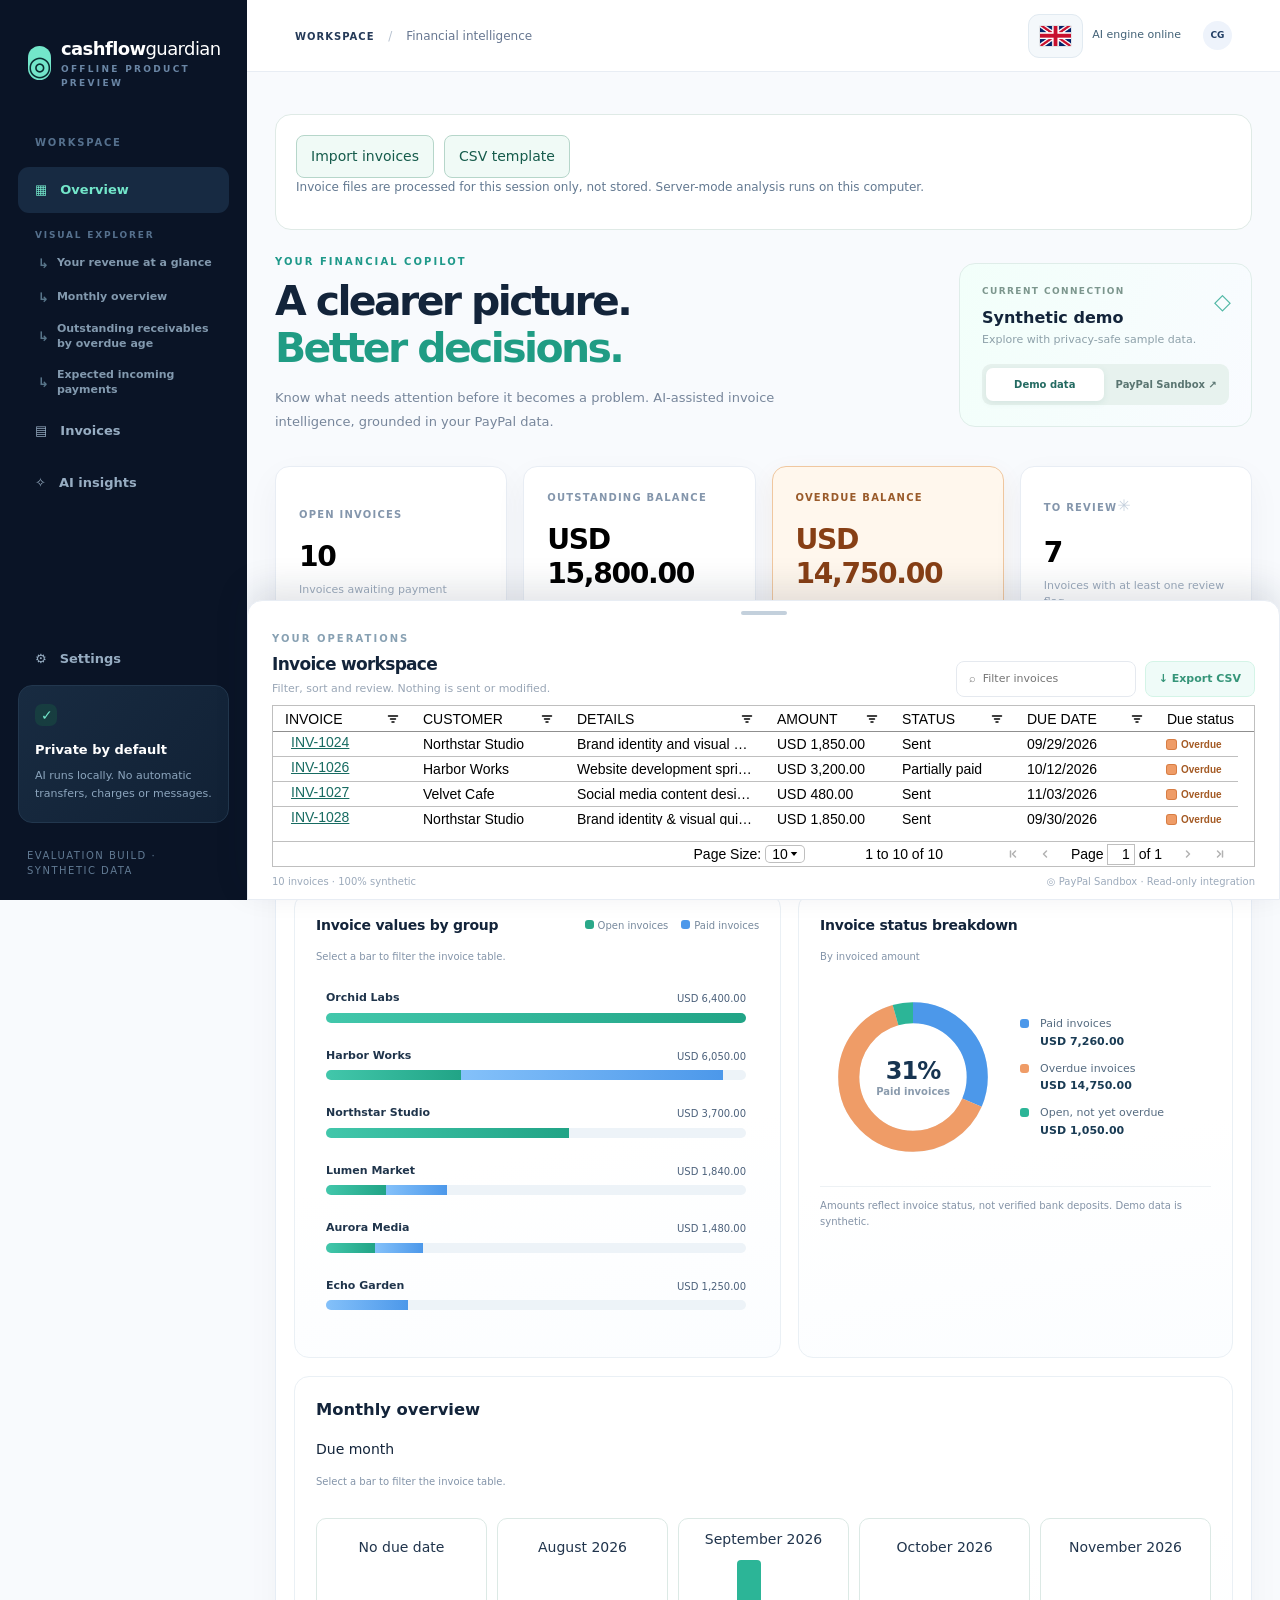
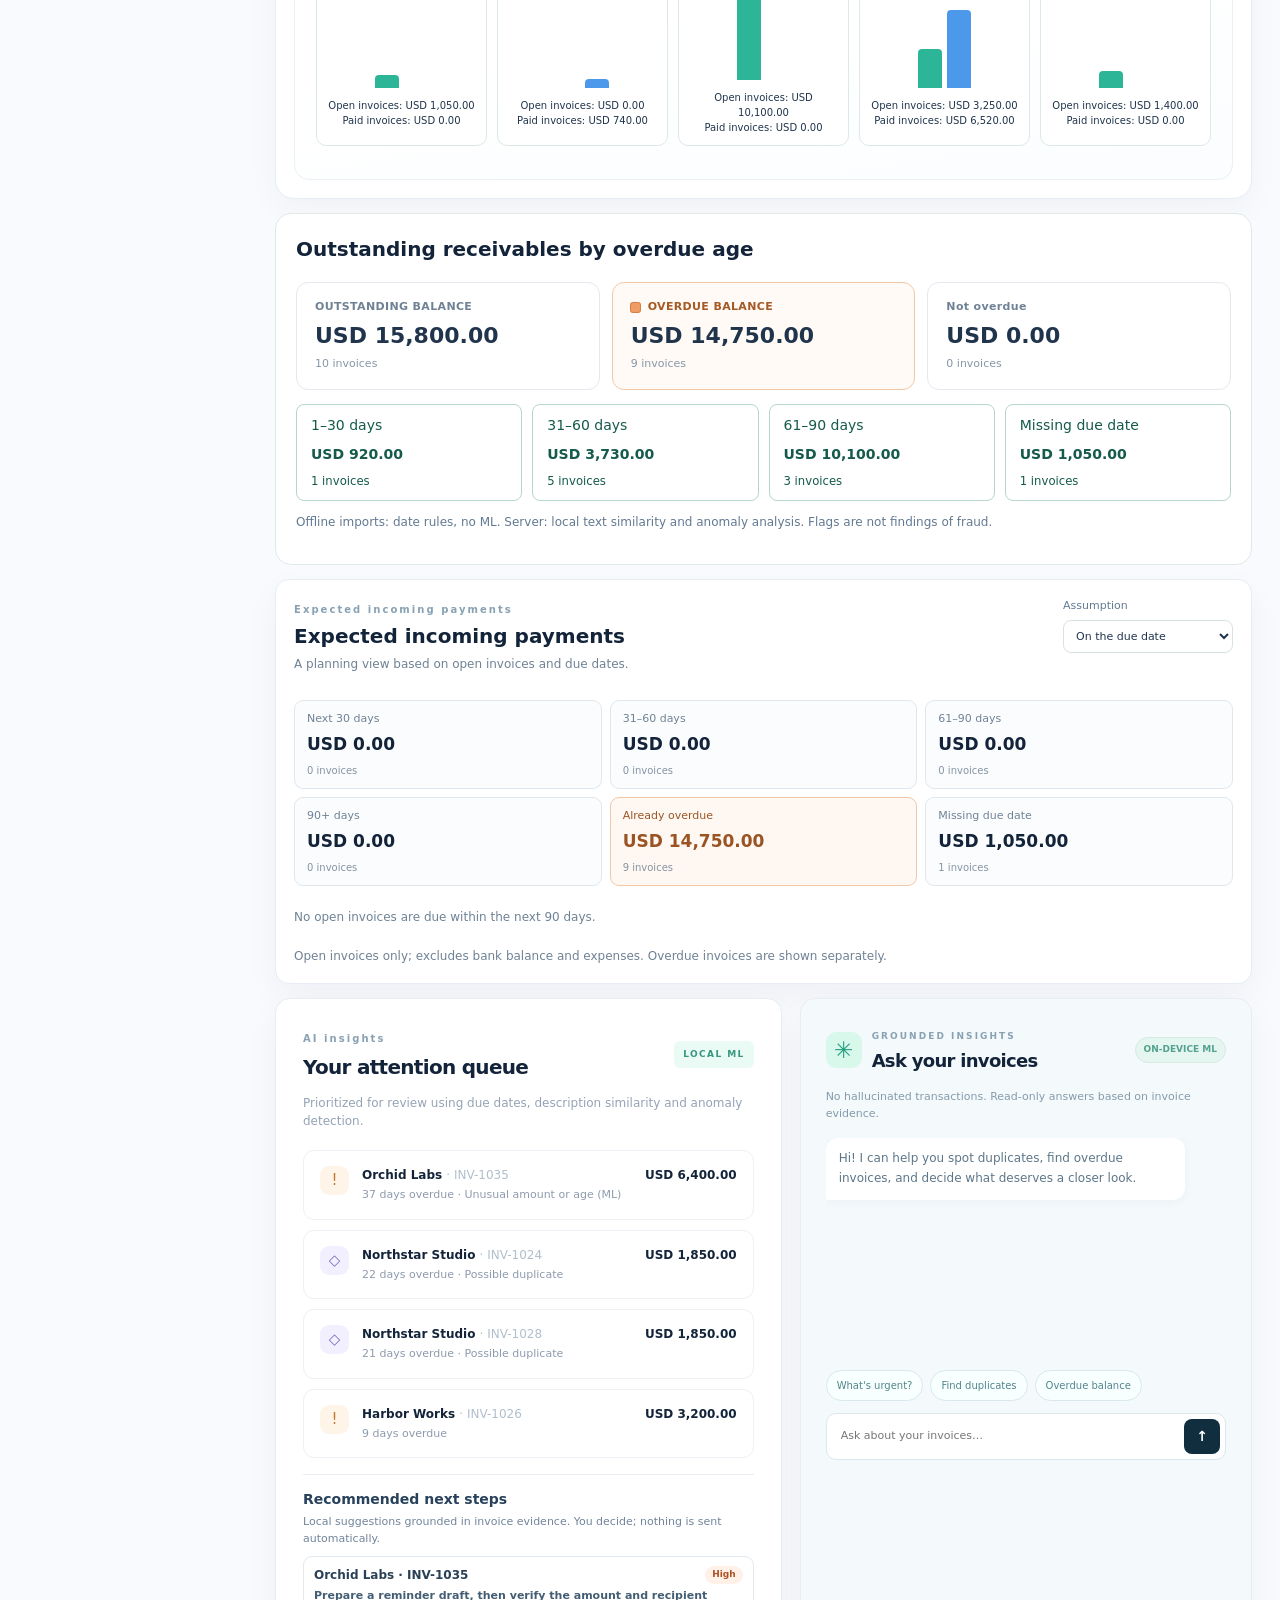
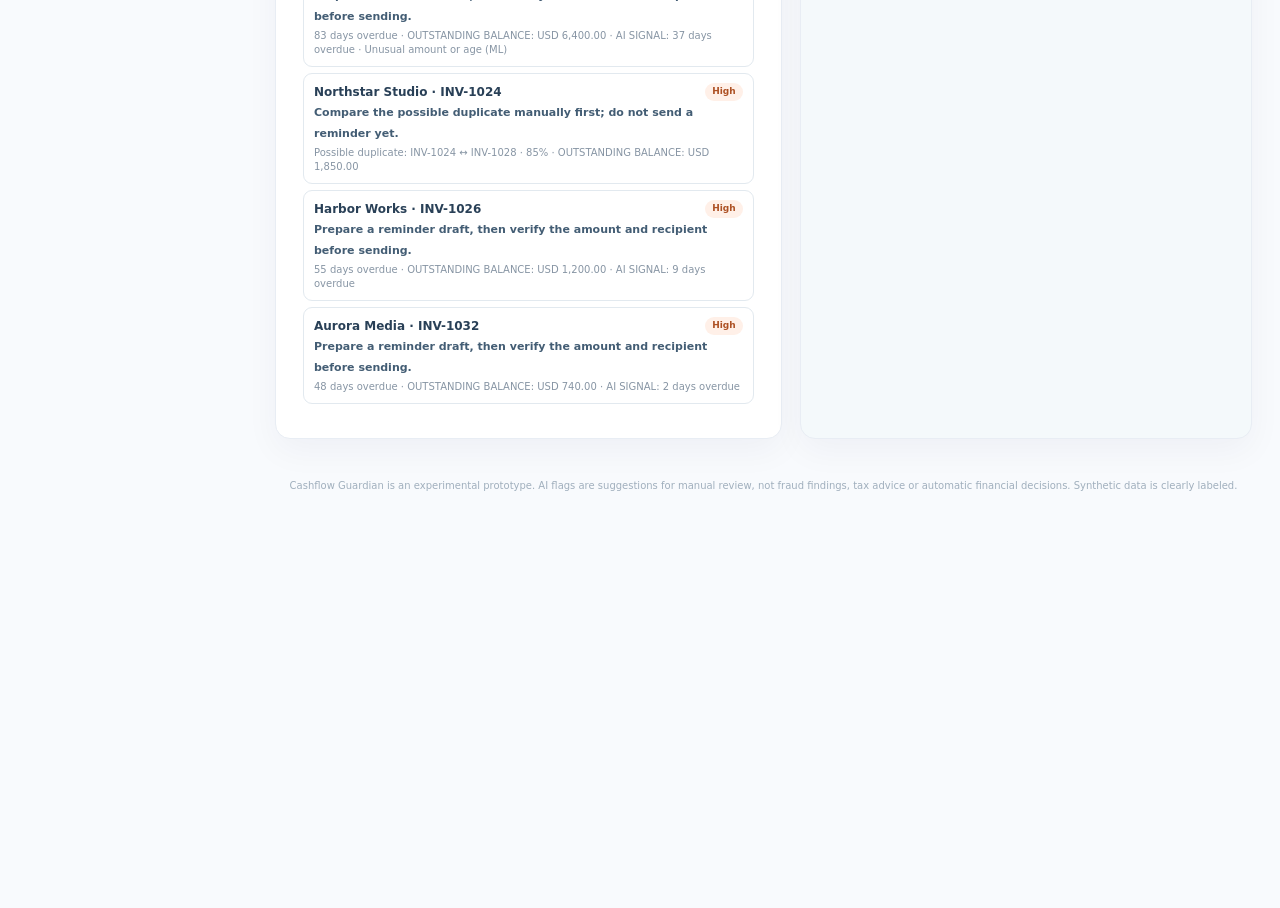
==== commit 7795888a: "Prepare synthetic hackathon demo and secure AI bridge" ====
--- a/Cashflow_Guardian_Demo.html
+++ b/Cashflow_Guardian_Demo.html
@@ -1,4 +1,55 @@
-<!doctype html><html lang="de" dir="ltr"><head><meta charset="utf-8"><meta name="viewport" content="width=device-width,initial-scale=1"><title>Cashflow Guardian v0.9</title><style>
+<!doctype html>
+<!-- Bundled AG Grid Community 36.2.0 license:
+The MIT License
+
+Copyright (c) 2015-2026 AG GRID LTD
+
+Permission is hereby granted, free of charge, to any person obtaining a copy
+of this software and associated documentation files (the "Software"), to deal
+in the Software without restriction, including without limitation the rights
+to use, copy, modify, merge, publish, distribute, sublicense, and/or sell
+copies of the Software, and to permit persons to whom the Software is
+furnished to do so, subject to the following conditions:
+
+The above copyright notice and this permission notice shall be included in all
+copies or substantial portions of the Software.
+
+THE SOFTWARE IS PROVIDED "AS IS", WITHOUT WARRANTY OF ANY KIND, EXPRESS OR
+IMPLIED, INCLUDING BUT NOT LIMITED TO THE WARRANTIES OF MERCHANTABILITY,
+FITNESS FOR A PARTICULAR PURPOSE AND NONINFRINGEMENT. IN NO EVENT SHALL THE
+AUTHORS OR COPYRIGHT HOLDERS BE LIABLE FOR ANY CLAIM, DAMAGES OR OTHER
+LIABILITY, WHETHER IN AN ACTION OF CONTRACT, TORT OR OTHERWISE, ARISING FROM,
+OUT OF OR IN CONNECTION WITH THE SOFTWARE OR THE USE OR OTHER DEALINGS IN THE
+SOFTWARE.
+--><html lang="de" dir="ltr"><head><meta charset="utf-8"><meta name="viewport" content="width=device-width,initial-scale=1"><title>Cashflow Guardian v0.9</title><style>@keyframes ag-shake-left-to-right{0%{padding-left:6px;padding-right:2px}to{padding-left:2px;padding-right:6px}}@keyframes ag-skeleton-loading{0%,to{opacity:1}50%{opacity:.4}}@keyframes spin{0%{transform:rotate(0deg)}to{transform:rotate(360deg)}}.ag-filter-panel-buttons{display:flex;justify-content:flex-end;overflow:hidden;padding:var(--ag-widget-container-vertical-padding) var(--ag-widget-container-horizontal-padding)0;flex-wrap:wrap;gap:var(--ag-widget-vertical-spacing) var(--ag-widget-horizontal-spacing)}.ag-filter-panel-buttons-button{line-height:1.5}.ag-filter-panel .ag-standard-button.ag-filter-panel-buttons-apply-button{color:var(--ag-filter-panel-apply-button-color);background-color:var(--ag-filter-panel-apply-button-background-color)}.ag-filter-panel>:where(:last-child){padding-bottom:var(--ag-widget-container-vertical-padding)}.ag-row.ag-row-pinned-source{color:var(--ag-pinned-source-row-text-color);background-color:var(--ag-pinned-source-row-background-color);font-weight:var(--ag-pinned-source-row-font-weight)}.ag-row.ag-row-pinned{color:var(--ag-pinned-row-text-color);background-color:var(--ag-pinned-row-background-color);font-weight:var(--ag-pinned-row-font-weight)}.ag-measurement-container{--ag-legacy-styles-loaded:'true'}.ag-icon{font-family:var(--ag-icon-font-family);font-weight:var(--ag-icon-font-weight);color:var(--ag-icon-font-color);font-size:var(--ag-icon-size);line-height:var(--ag-icon-size);font-style:normal;font-variant:normal;text-transform:none;-webkit-font-smoothing:antialiased;-moz-osx-font-smoothing:grayscale;width:var(--ag-icon-size);height:var(--ag-icon-size);position:relative}.ag-icon::before{content:"";font-family:inherit}.ag-icon::after{print-color-adjust:exact;background:var(--ag-icon-image, none) center/contain no-repeat;display:var(--ag-icon-image-display);opacity:var(--ag-icon-image-opacity, 0.9);position:absolute;inset:0;content:""}.ag-icon-aggregation{font-family:var(--ag-icon-font-family-aggregation, var(--ag-icon-font-family));font-weight:var(--ag-icon-font-weight-aggregation, var(--ag-icon-font-weight));color:var(--ag-icon-font-color-aggregation, var(--ag-icon-font-color))}.ag-icon-aggregation::before{content:var(--ag-icon-font-code-aggregation, "\f101");display:var(--ag-icon-font-display-aggregation, var(--ag-icon-font-display))}.ag-icon-aggregation::after{background-image:var(--ag-icon-image-aggregation, var(--ag-icon-image));display:var(--ag-icon-image-display-aggregation, var(--ag-icon-image-display));opacity:var(--ag-icon-image-opacity-aggregation, var(--ag-icon-image-opacity, 0.9))}.ag-icon-arrows{font-family:var(--ag-icon-font-family-arrows, var(--ag-icon-font-family));font-weight:var(--ag-icon-font-weight-arrows, var(--ag-icon-font-weight));color:var(--ag-icon-font-color-arrows, var(--ag-icon-font-color))}.ag-icon-arrows::before{content:var(--ag-icon-font-code-arrows, "\f102");display:var(--ag-icon-font-display-arrows, var(--ag-icon-font-display))}.ag-icon-arrows::after{background-image:var(--ag-icon-image-arrows, var(--ag-icon-image));display:var(--ag-icon-image-display-arrows, var(--ag-icon-image-display));opacity:var(--ag-icon-image-opacity-arrows, var(--ag-icon-image-opacity, 0.9))}.ag-icon-asc{font-family:var(--ag-icon-font-family-asc, var(--ag-icon-font-family));font-weight:var(--ag-icon-font-weight-asc, var(--ag-icon-font-weight));color:var(--ag-icon-font-color-asc, var(--ag-icon-font-color))}.ag-icon-asc::before{content:var(--ag-icon-font-code-asc, "\f103");display:var(--ag-icon-font-display-asc, var(--ag-icon-font-display))}.ag-icon-asc::after{background-image:var(--ag-icon-image-asc, var(--ag-icon-image));display:var(--ag-icon-image-display-asc, var(--ag-icon-image-display));opacity:var(--ag-icon-image-opacity-asc, var(--ag-icon-image-opacity, 0.9))}.ag-icon-aasc{font-family:var(--ag-icon-font-family-aasc, var(--ag-icon-font-family));font-weight:var(--ag-icon-font-weight-aasc, var(--ag-icon-font-weight));color:var(--ag-icon-font-color-aasc, var(--ag-icon-font-color))}.ag-icon-aasc::before{content:var(--ag-icon-font-code-aasc, "\f13c");display:var(--ag-icon-font-display-aasc, var(--ag-icon-font-display))}.ag-icon-aasc::after{background-image:var(--ag-icon-image-aasc, var(--ag-icon-image));display:var(--ag-icon-image-display-aasc, var(--ag-icon-image-display));opacity:var(--ag-icon-image-opacity-aasc, var(--ag-icon-image-opacity, 0.9))}.ag-icon-adesc{font-family:var(--ag-icon-font-family-adesc, var(--ag-icon-font-family));font-weight:var(--ag-icon-font-weight-adesc, var(--ag-icon-font-weight));color:var(--ag-icon-font-color-adesc, var(--ag-icon-font-color))}.ag-icon-adesc::before{content:var(--ag-icon-font-code-adesc, "\f13d");display:var(--ag-icon-font-display-adesc, var(--ag-icon-font-display))}.ag-icon-adesc::after{background-image:var(--ag-icon-image-adesc, var(--ag-icon-image));display:var(--ag-icon-image-display-adesc, var(--ag-icon-image-display));opacity:var(--ag-icon-image-opacity-adesc, var(--ag-icon-image-opacity, 0.9))}.ag-icon-cancel{font-family:var(--ag-icon-font-family-cancel, var(--ag-icon-font-family));font-weight:var(--ag-icon-font-weight-cancel, var(--ag-icon-font-weight));color:var(--ag-icon-font-color-cancel, var(--ag-icon-font-color))}.ag-icon-cancel::before{content:var(--ag-icon-font-code-cancel, "\f104");display:var(--ag-icon-font-display-cancel, var(--ag-icon-font-display))}.ag-icon-cancel::after{background-image:var(--ag-icon-image-cancel, var(--ag-icon-image));display:var(--ag-icon-image-display-cancel, var(--ag-icon-image-display));opacity:var(--ag-icon-image-opacity-cancel, var(--ag-icon-image-opacity, 0.9))}.ag-icon-chart{font-family:var(--ag-icon-font-family-chart, var(--ag-icon-font-family));font-weight:var(--ag-icon-font-weight-chart, var(--ag-icon-font-weight));color:var(--ag-icon-font-color-chart, var(--ag-icon-font-color))}.ag-icon-chart::before{content:var(--ag-icon-font-code-chart, "\f105");display:var(--ag-icon-font-display-chart, var(--ag-icon-font-display))}.ag-icon-chart::after{background-image:var(--ag-icon-image-chart, var(--ag-icon-image));display:var(--ag-icon-image-display-chart, var(--ag-icon-image-display));opacity:var(--ag-icon-image-opacity-chart, var(--ag-icon-image-opacity, 0.9))}.ag-icon-checkbox-checked{font-family:var(--ag-icon-font-family-checkbox-checked, var(--ag-icon-font-family));font-weight:var(--ag-icon-font-weight-checkbox-checked, var(--ag-icon-font-weight));color:var(--ag-icon-font-color-checkbox-checked, var(--ag-icon-font-color))}.ag-icon-checkbox-checked::before{content:var(--ag-icon-font-code-checkbox-checked, "\f106");display:var(--ag-icon-font-display-checkbox-checked, var(--ag-icon-font-display))}.ag-icon-checkbox-checked::after{background-image:var(--ag-icon-image-checkbox-checked, var(--ag-icon-image));display:var(--ag-icon-image-display-checkbox-checked, var(--ag-icon-image-display));opacity:var(--ag-icon-image-opacity-checkbox-checked, var(--ag-icon-image-opacity, 0.9))}.ag-icon-checkbox-indeterminate{font-family:var(--ag-icon-font-family-checkbox-indeterminate, var(--ag-icon-font-family));font-weight:var(--ag-icon-font-weight-checkbox-indeterminate, var(--ag-icon-font-weight));color:var(--ag-icon-font-color-checkbox-indeterminate, var(--ag-icon-font-color))}.ag-icon-checkbox-indeterminate::before{content:var(--ag-icon-font-code-checkbox-indeterminate, "\f107");display:var(--ag-icon-font-display-checkbox-indeterminate, var(--ag-icon-font-display))}.ag-icon-checkbox-indeterminate::after{background-image:var(--ag-icon-image-checkbox-indeterminate, var(--ag-icon-image));display:var(--ag-icon-image-display-checkbox-indeterminate, var(--ag-icon-image-display));opacity:var(--ag-icon-image-opacity-checkbox-indeterminate, var(--ag-icon-image-opacity, 0.9))}.ag-icon-checkbox-unchecked{font-family:var(--ag-icon-font-family-checkbox-unchecked, var(--ag-icon-font-family));font-weight:var(--ag-icon-font-weight-checkbox-unchecked, var(--ag-icon-font-weight));color:var(--ag-icon-font-color-checkbox-unchecked, var(--ag-icon-font-color))}.ag-icon-checkbox-unchecked::before{content:var(--ag-icon-font-code-checkbox-unchecked, "\f108");display:var(--ag-icon-font-display-checkbox-unchecked, var(--ag-icon-font-display))}.ag-icon-checkbox-unchecked::after{background-image:var(--ag-icon-image-checkbox-unchecked, var(--ag-icon-image));display:var(--ag-icon-image-display-checkbox-unchecked, var(--ag-icon-image-display));opacity:var(--ag-icon-image-opacity-checkbox-unchecked, var(--ag-icon-image-opacity, 0.9))}.ag-icon-color-picker{font-family:var(--ag-icon-font-family-color-picker, var(--ag-icon-font-family));font-weight:var(--ag-icon-font-weight-color-picker, var(--ag-icon-font-weight));color:var(--ag-icon-font-color-color-picker, var(--ag-icon-font-color))}.ag-icon-color-picker::before{content:var(--ag-icon-font-code-color-picker, "\f109");display:var(--ag-icon-font-display-color-picker, var(--ag-icon-font-display))}.ag-icon-color-picker::after{background-image:var(--ag-icon-image-color-picker, var(--ag-icon-image));display:var(--ag-icon-image-display-color-picker, var(--ag-icon-image-display));opacity:var(--ag-icon-image-opacity-color-picker, var(--ag-icon-image-opacity, 0.9))}.ag-icon-columns{font-family:var(--ag-icon-font-family-columns, var(--ag-icon-font-family));font-weight:var(--ag-icon-font-weight-columns, var(--ag-icon-font-weight));color:var(--ag-icon-font-color-columns, var(--ag-icon-font-color))}.ag-icon-columns::before{content:var(--ag-icon-font-code-columns, "\f10a");display:var(--ag-icon-font-display-columns, var(--ag-icon-font-display))}.ag-icon-columns::after{background-image:var(--ag-icon-image-columns, var(--ag-icon-image));display:var(--ag-icon-image-display-columns, var(--ag-icon-image-display));opacity:var(--ag-icon-image-opacity-columns, var(--ag-icon-image-opacity, 0.9))}.ag-icon-contracted{font-family:var(--ag-icon-font-family-contracted, var(--ag-icon-font-family));font-weight:var(--ag-icon-font-weight-contracted, var(--ag-icon-font-weight));color:var(--ag-icon-font-color-contracted, var(--ag-icon-font-color))}.ag-icon-contracted::before{content:var(--ag-icon-font-code-contracted, "\f10b");display:var(--ag-icon-font-display-contracted, var(--ag-icon-font-display))}.ag-icon-contracted::after{background-image:var(--ag-icon-image-contracted, var(--ag-icon-image));display:var(--ag-icon-image-display-contracted, var(--ag-icon-image-display));opacity:var(--ag-icon-image-opacity-contracted, var(--ag-icon-image-opacity, 0.9))}.ag-icon-copy{font-family:var(--ag-icon-font-family-copy, var(--ag-icon-font-family));font-weight:var(--ag-icon-font-weight-copy, var(--ag-icon-font-weight));color:var(--ag-icon-font-color-copy, var(--ag-icon-font-color))}.ag-icon-copy::before{content:var(--ag-icon-font-code-copy, "\f10c");display:var(--ag-icon-font-display-copy, var(--ag-icon-font-display))}.ag-icon-copy::after{background-image:var(--ag-icon-image-copy, var(--ag-icon-image));display:var(--ag-icon-image-display-copy, var(--ag-icon-image-display));opacity:var(--ag-icon-image-opacity-copy, var(--ag-icon-image-opacity, 0.9))}.ag-icon-cross{font-family:var(--ag-icon-font-family-cross, var(--ag-icon-font-family));font-weight:var(--ag-icon-font-weight-cross, var(--ag-icon-font-weight));color:var(--ag-icon-font-color-cross, var(--ag-icon-font-color))}.ag-icon-cross::before{content:var(--ag-icon-font-code-cross, "\f10d");display:var(--ag-icon-font-display-cross, var(--ag-icon-font-display))}.ag-icon-cross::after{background-image:var(--ag-icon-image-cross, var(--ag-icon-image));display:var(--ag-icon-image-display-cross, var(--ag-icon-image-display));opacity:var(--ag-icon-image-opacity-cross, var(--ag-icon-image-opacity, 0.9))}.ag-icon-csv{font-family:var(--ag-icon-font-family-csv, var(--ag-icon-font-family));font-weight:var(--ag-icon-font-weight-csv, var(--ag-icon-font-weight));color:var(--ag-icon-font-color-csv, var(--ag-icon-font-color))}.ag-icon-csv::before{content:var(--ag-icon-font-code-csv, "\f10e");display:var(--ag-icon-font-display-csv, var(--ag-icon-font-display))}.ag-icon-csv::after{background-image:var(--ag-icon-image-csv, var(--ag-icon-image));display:var(--ag-icon-image-display-csv, var(--ag-icon-image-display));opacity:var(--ag-icon-image-opacity-csv, var(--ag-icon-image-opacity, 0.9))}.ag-icon-cut{font-family:var(--ag-icon-font-family-cut, var(--ag-icon-font-family));font-weight:var(--ag-icon-font-weight-cut, var(--ag-icon-font-weight));color:var(--ag-icon-font-color-cut, var(--ag-icon-font-color))}.ag-icon-cut::before{content:var(--ag-icon-font-code-cut, "\f10f");display:var(--ag-icon-font-display-cut, var(--ag-icon-font-display))}.ag-icon-cut::after{background-image:var(--ag-icon-image-cut, var(--ag-icon-image));display:var(--ag-icon-image-display-cut, var(--ag-icon-image-display));opacity:var(--ag-icon-image-opacity-cut, var(--ag-icon-image-opacity, 0.9))}.ag-icon-desc{font-family:var(--ag-icon-font-family-desc, var(--ag-icon-font-family));font-weight:var(--ag-icon-font-weight-desc, var(--ag-icon-font-weight));color:var(--ag-icon-font-color-desc, var(--ag-icon-font-color))}.ag-icon-desc::before{content:var(--ag-icon-font-code-desc, "\f110");display:var(--ag-icon-font-display-desc, var(--ag-icon-font-display))}.ag-icon-desc::after{background-image:var(--ag-icon-image-desc, var(--ag-icon-image));display:var(--ag-icon-image-display-desc, var(--ag-icon-image-display));opacity:var(--ag-icon-image-opacity-desc, var(--ag-icon-image-opacity, 0.9))}.ag-icon-excel{font-family:var(--ag-icon-font-family-excel, var(--ag-icon-font-family));font-weight:var(--ag-icon-font-weight-excel, var(--ag-icon-font-weight));color:var(--ag-icon-font-color-excel, var(--ag-icon-font-color))}.ag-icon-excel::before{content:var(--ag-icon-font-code-excel, "\f111");display:var(--ag-icon-font-display-excel, var(--ag-icon-font-display))}.ag-icon-excel::after{background-image:var(--ag-icon-image-excel, var(--ag-icon-image));display:var(--ag-icon-image-display-excel, var(--ag-icon-image-display));opacity:var(--ag-icon-image-opacity-excel, var(--ag-icon-image-opacity, 0.9))}.ag-icon-expanded{font-family:var(--ag-icon-font-family-expanded, var(--ag-icon-font-family));font-weight:var(--ag-icon-font-weight-expanded, var(--ag-icon-font-weight));color:var(--ag-icon-font-color-expanded, var(--ag-icon-font-color))}.ag-icon-expanded::before{content:var(--ag-icon-font-code-expanded, "\f112");display:var(--ag-icon-font-display-expanded, var(--ag-icon-font-display))}.ag-icon-expanded::after{background-image:var(--ag-icon-image-expanded, var(--ag-icon-image));display:var(--ag-icon-image-display-expanded, var(--ag-icon-image-display));opacity:var(--ag-icon-image-opacity-expanded, var(--ag-icon-image-opacity, 0.9))}.ag-icon-eye-slash{font-family:var(--ag-icon-font-family-eye-slash, var(--ag-icon-font-family));font-weight:var(--ag-icon-font-weight-eye-slash, var(--ag-icon-font-weight));color:var(--ag-icon-font-color-eye-slash, var(--ag-icon-font-color))}.ag-icon-eye-slash::before{content:var(--ag-icon-font-code-eye-slash, "\f113");display:var(--ag-icon-font-display-eye-slash, var(--ag-icon-font-display))}.ag-icon-eye-slash::after{background-image:var(--ag-icon-image-eye-slash, var(--ag-icon-image));display:var(--ag-icon-image-display-eye-slash, var(--ag-icon-image-display));opacity:var(--ag-icon-image-opacity-eye-slash, var(--ag-icon-image-opacity, 0.9))}.ag-icon-eye{font-family:var(--ag-icon-font-family-eye, var(--ag-icon-font-family));font-weight:var(--ag-icon-font-weight-eye, var(--ag-icon-font-weight));color:var(--ag-icon-font-color-eye, var(--ag-icon-font-color))}.ag-icon-eye::before{content:var(--ag-icon-font-code-eye, "\f114");display:var(--ag-icon-font-display-eye, var(--ag-icon-font-display))}.ag-icon-eye::after{background-image:var(--ag-icon-image-eye, var(--ag-icon-image));display:var(--ag-icon-image-display-eye, var(--ag-icon-image-display));opacity:var(--ag-icon-image-opacity-eye, var(--ag-icon-image-opacity, 0.9))}.ag-icon-filter{font-family:var(--ag-icon-font-family-filter, var(--ag-icon-font-family));font-weight:var(--ag-icon-font-weight-filter, var(--ag-icon-font-weight));color:var(--ag-icon-font-color-filter, var(--ag-icon-font-color))}.ag-icon-filter::before{content:var(--ag-icon-font-code-filter, "\f115");display:var(--ag-icon-font-display-filter, var(--ag-icon-font-display))}.ag-icon-filter::after{background-image:var(--ag-icon-image-filter, var(--ag-icon-image));display:var(--ag-icon-image-display-filter, var(--ag-icon-image-display));opacity:var(--ag-icon-image-opacity-filter, var(--ag-icon-image-opacity, 0.9))}.ag-icon-first{font-family:var(--ag-icon-font-family-first, var(--ag-icon-font-family));font-weight:var(--ag-icon-font-weight-first, var(--ag-icon-font-weight));color:var(--ag-icon-font-color-first, var(--ag-icon-font-color))}.ag-icon-first::before{content:var(--ag-icon-font-code-first, "\f116");display:var(--ag-icon-font-display-first, var(--ag-icon-font-display))}.ag-icon-first::after{background-image:var(--ag-icon-image-first, var(--ag-icon-image));display:var(--ag-icon-image-display-first, var(--ag-icon-image-display));opacity:var(--ag-icon-image-opacity-first, var(--ag-icon-image-opacity, 0.9))}.ag-icon-grip{font-family:var(--ag-icon-font-family-grip, var(--ag-icon-font-family));font-weight:var(--ag-icon-font-weight-grip, var(--ag-icon-font-weight));color:var(--ag-icon-font-color-grip, var(--ag-icon-font-color))}.ag-icon-grip::before{content:var(--ag-icon-font-code-grip, "\f117");display:var(--ag-icon-font-display-grip, var(--ag-icon-font-display))}.ag-icon-grip::after{background-image:var(--ag-icon-image-grip, var(--ag-icon-image));display:var(--ag-icon-image-display-grip, var(--ag-icon-image-display));opacity:var(--ag-icon-image-opacity-grip, var(--ag-icon-image-opacity, 0.9))}.ag-icon-group{font-family:var(--ag-icon-font-family-group, var(--ag-icon-font-family));font-weight:var(--ag-icon-font-weight-group, var(--ag-icon-font-weight));color:var(--ag-icon-font-color-group, var(--ag-icon-font-color))}.ag-icon-group::before{content:var(--ag-icon-font-code-group, "\f118");display:var(--ag-icon-font-display-group, var(--ag-icon-font-display))}.ag-icon-group::after{background-image:var(--ag-icon-image-group, var(--ag-icon-image));display:var(--ag-icon-image-display-group, var(--ag-icon-image-display));opacity:var(--ag-icon-image-opacity-group, var(--ag-icon-image-opacity, 0.9))}.ag-icon-last{font-family:var(--ag-icon-font-family-last, var(--ag-icon-font-family));font-weight:var(--ag-icon-font-weight-last, var(--ag-icon-font-weight));color:var(--ag-icon-font-color-last, var(--ag-icon-font-color))}.ag-icon-last::before{content:var(--ag-icon-font-code-last, "\f119");display:var(--ag-icon-font-display-last, var(--ag-icon-font-display))}.ag-icon-last::after{background-image:var(--ag-icon-image-last, var(--ag-icon-image));display:var(--ag-icon-image-display-last, var(--ag-icon-image-display));opacity:var(--ag-icon-image-opacity-last, var(--ag-icon-image-opacity, 0.9))}.ag-icon-left{font-family:var(--ag-icon-font-family-left, var(--ag-icon-font-family));font-weight:var(--ag-icon-font-weight-left, var(--ag-icon-font-weight));color:var(--ag-icon-font-color-left, var(--ag-icon-font-color))}.ag-icon-left::before{content:var(--ag-icon-font-code-left, "\f11a");display:var(--ag-icon-font-display-left, var(--ag-icon-font-display))}.ag-icon-left::after{background-image:var(--ag-icon-image-left, var(--ag-icon-image));display:var(--ag-icon-image-display-left, var(--ag-icon-image-display));opacity:var(--ag-icon-image-opacity-left, var(--ag-icon-image-opacity, 0.9))}.ag-icon-linked{font-family:var(--ag-icon-font-family-linked, var(--ag-icon-font-family));font-weight:var(--ag-icon-font-weight-linked, var(--ag-icon-font-weight));color:var(--ag-icon-font-color-linked, var(--ag-icon-font-color))}.ag-icon-linked::before{content:var(--ag-icon-font-code-linked, "\f11b");display:var(--ag-icon-font-display-linked, var(--ag-icon-font-display))}.ag-icon-linked::after{background-image:var(--ag-icon-image-linked, var(--ag-icon-image));display:var(--ag-icon-image-display-linked, var(--ag-icon-image-display));opacity:var(--ag-icon-image-opacity-linked, var(--ag-icon-image-opacity, 0.9))}.ag-icon-loading{font-family:var(--ag-icon-font-family-loading, var(--ag-icon-font-family));font-weight:var(--ag-icon-font-weight-loading, var(--ag-icon-font-weight));color:var(--ag-icon-font-color-loading, var(--ag-icon-font-color))}.ag-icon-loading::before{content:var(--ag-icon-font-code-loading, "\f11c");display:var(--ag-icon-font-display-loading, var(--ag-icon-font-display))}.ag-icon-loading::after{background-image:var(--ag-icon-image-loading, var(--ag-icon-image));display:var(--ag-icon-image-display-loading, var(--ag-icon-image-display));opacity:var(--ag-icon-image-opacity-loading, var(--ag-icon-image-opacity, 0.9))}.ag-icon-maximize{font-family:var(--ag-icon-font-family-maximize, var(--ag-icon-font-family));font-weight:var(--ag-icon-font-weight-maximize, var(--ag-icon-font-weight));color:var(--ag-icon-font-color-maximize, var(--ag-icon-font-color))}.ag-icon-maximize::before{content:var(--ag-icon-font-code-maximize, "\f11d");display:var(--ag-icon-font-display-maximize, var(--ag-icon-font-display))}.ag-icon-maximize::after{background-image:var(--ag-icon-image-maximize, var(--ag-icon-image));display:var(--ag-icon-image-display-maximize, var(--ag-icon-image-display));opacity:var(--ag-icon-image-opacity-maximize, var(--ag-icon-image-opacity, 0.9))}.ag-icon-menu{font-family:var(--ag-icon-font-family-menu, var(--ag-icon-font-family));font-weight:var(--ag-icon-font-weight-menu, var(--ag-icon-font-weight));color:var(--ag-icon-font-color-menu, var(--ag-icon-font-color))}.ag-icon-menu::before{content:var(--ag-icon-font-code-menu, "\f11e");display:var(--ag-icon-font-display-menu, var(--ag-icon-font-display))}.ag-icon-menu::after{background-image:var(--ag-icon-image-menu, var(--ag-icon-image));display:var(--ag-icon-image-display-menu, var(--ag-icon-image-display));opacity:var(--ag-icon-image-opacity-menu, var(--ag-icon-image-opacity, 0.9))}.ag-icon-minimize{font-family:var(--ag-icon-font-family-minimize, var(--ag-icon-font-family));font-weight:var(--ag-icon-font-weight-minimize, var(--ag-icon-font-weight));color:var(--ag-icon-font-color-minimize, var(--ag-icon-font-color))}.ag-icon-minimize::before{content:var(--ag-icon-font-code-minimize, "\f11f");display:var(--ag-icon-font-display-minimize, var(--ag-icon-font-display))}.ag-icon-minimize::after{background-image:var(--ag-icon-image-minimize, var(--ag-icon-image));display:var(--ag-icon-image-display-minimize, var(--ag-icon-image-display));opacity:var(--ag-icon-image-opacity-minimize, var(--ag-icon-image-opacity, 0.9))}.ag-icon-next{font-family:var(--ag-icon-font-family-next, var(--ag-icon-font-family));font-weight:var(--ag-icon-font-weight-next, var(--ag-icon-font-weight));color:var(--ag-icon-font-color-next, var(--ag-icon-font-color))}.ag-icon-next::before{content:var(--ag-icon-font-code-next, "\f120");display:var(--ag-icon-font-display-next, var(--ag-icon-font-display))}.ag-icon-next::after{background-image:var(--ag-icon-image-next, var(--ag-icon-image));display:var(--ag-icon-image-display-next, var(--ag-icon-image-display));opacity:var(--ag-icon-image-opacity-next, var(--ag-icon-image-opacity, 0.9))}.ag-icon-none{font-family:var(--ag-icon-font-family-none, var(--ag-icon-font-family));font-weight:var(--ag-icon-font-weight-none, var(--ag-icon-font-weight));color:var(--ag-icon-font-color-none, var(--ag-icon-font-color))}.ag-icon-none::before{content:var(--ag-icon-font-code-none, "\f121");display:var(--ag-icon-font-display-none, var(--ag-icon-font-display))}.ag-icon-none::after{background-image:var(--ag-icon-image-none, var(--ag-icon-image));display:var(--ag-icon-image-display-none, var(--ag-icon-image-display));opacity:var(--ag-icon-image-opacity-none, var(--ag-icon-image-opacity, 0.9))}.ag-icon-not-allowed{font-family:var(--ag-icon-font-family-not-allowed, var(--ag-icon-font-family));font-weight:var(--ag-icon-font-weight-not-allowed, var(--ag-icon-font-weight));color:var(--ag-icon-font-color-not-allowed, var(--ag-icon-font-color))}.ag-icon-not-allowed::before{content:var(--ag-icon-font-code-not-allowed, "\f122");display:var(--ag-icon-font-display-not-allowed, var(--ag-icon-font-display))}.ag-icon-not-allowed::after{background-image:var(--ag-icon-image-not-allowed, var(--ag-icon-image));display:var(--ag-icon-image-display-not-allowed, var(--ag-icon-image-display));opacity:var(--ag-icon-image-opacity-not-allowed, var(--ag-icon-image-opacity, 0.9))}.ag-icon-paste{font-family:var(--ag-icon-font-family-paste, var(--ag-icon-font-family));font-weight:var(--ag-icon-font-weight-paste, var(--ag-icon-font-weight));color:var(--ag-icon-font-color-paste, var(--ag-icon-font-color))}.ag-icon-paste::before{content:var(--ag-icon-font-code-paste, "\f123");display:var(--ag-icon-font-display-paste, var(--ag-icon-font-display))}.ag-icon-paste::after{background-image:var(--ag-icon-image-paste, var(--ag-icon-image));display:var(--ag-icon-image-display-paste, var(--ag-icon-image-display));opacity:var(--ag-icon-image-opacity-paste, var(--ag-icon-image-opacity, 0.9))}.ag-icon-pin{font-family:var(--ag-icon-font-family-pin, var(--ag-icon-font-family));font-weight:var(--ag-icon-font-weight-pin, var(--ag-icon-font-weight));color:var(--ag-icon-font-color-pin, var(--ag-icon-font-color))}.ag-icon-pin::before{content:var(--ag-icon-font-code-pin, "\f124");display:var(--ag-icon-font-display-pin, var(--ag-icon-font-display))}.ag-icon-pin::after{background-image:var(--ag-icon-image-pin, var(--ag-icon-image));display:var(--ag-icon-image-display-pin, var(--ag-icon-image-display));opacity:var(--ag-icon-image-opacity-pin, var(--ag-icon-image-opacity, 0.9))}.ag-icon-pivot{font-family:var(--ag-icon-font-family-pivot, var(--ag-icon-font-family));font-weight:var(--ag-icon-font-weight-pivot, var(--ag-icon-font-weight));color:var(--ag-icon-font-color-pivot, var(--ag-icon-font-color))}.ag-icon-pivot::before{content:var(--ag-icon-font-code-pivot, "\f125");display:var(--ag-icon-font-display-pivot, var(--ag-icon-font-display))}.ag-icon-pivot::after{background-image:var(--ag-icon-image-pivot, var(--ag-icon-image));display:var(--ag-icon-image-display-pivot, var(--ag-icon-image-display));opacity:var(--ag-icon-image-opacity-pivot, var(--ag-icon-image-opacity, 0.9))}.ag-icon-previous{font-family:var(--ag-icon-font-family-previous, var(--ag-icon-font-family));font-weight:var(--ag-icon-font-weight-previous, var(--ag-icon-font-weight));color:var(--ag-icon-font-color-previous, var(--ag-icon-font-color))}.ag-icon-previous::before{content:var(--ag-icon-font-code-previous, "\f126");display:var(--ag-icon-font-display-previous, var(--ag-icon-font-display))}.ag-icon-previous::after{background-image:var(--ag-icon-image-previous, var(--ag-icon-image));display:var(--ag-icon-image-display-previous, var(--ag-icon-image-display));opacity:var(--ag-icon-image-opacity-previous, var(--ag-icon-image-opacity, 0.9))}.ag-icon-radio-button-off{font-family:var(--ag-icon-font-family-radio-button-off, var(--ag-icon-font-family));font-weight:var(--ag-icon-font-weight-radio-button-off, var(--ag-icon-font-weight));color:var(--ag-icon-font-color-radio-button-off, var(--ag-icon-font-color))}.ag-icon-radio-button-off::before{content:var(--ag-icon-font-code-radio-button-off, "\f127");display:var(--ag-icon-font-display-radio-button-off, var(--ag-icon-font-display))}.ag-icon-radio-button-off::after{background-image:var(--ag-icon-image-radio-button-off, var(--ag-icon-image));display:var(--ag-icon-image-display-radio-button-off, var(--ag-icon-image-display));opacity:var(--ag-icon-image-opacity-radio-button-off, var(--ag-icon-image-opacity, 0.9))}.ag-icon-radio-button-on{font-family:var(--ag-icon-font-family-radio-button-on, var(--ag-icon-font-family));font-weight:var(--ag-icon-font-weight-radio-button-on, var(--ag-icon-font-weight));color:var(--ag-icon-font-color-radio-button-on, var(--ag-icon-font-color))}.ag-icon-radio-button-on::before{content:var(--ag-icon-font-code-radio-button-on, "\f128");display:var(--ag-icon-font-display-radio-button-on, var(--ag-icon-font-display))}.ag-icon-radio-button-on::after{background-image:var(--ag-icon-image-radio-button-on, var(--ag-icon-image));display:var(--ag-icon-image-display-radio-button-on, var(--ag-icon-image-display));opacity:var(--ag-icon-image-opacity-radio-button-on, var(--ag-icon-image-opacity, 0.9))}.ag-icon-right{font-family:var(--ag-icon-font-family-right, var(--ag-icon-font-family));font-weight:var(--ag-icon-font-weight-right, var(--ag-icon-font-weight));color:var(--ag-icon-font-color-right, var(--ag-icon-font-color))}.ag-icon-right::before{content:var(--ag-icon-font-code-right, "\f129");display:var(--ag-icon-font-display-right, var(--ag-icon-font-display))}.ag-icon-right::after{background-image:var(--ag-icon-image-right, var(--ag-icon-image));display:var(--ag-icon-image-display-right, var(--ag-icon-image-display));opacity:var(--ag-icon-image-opacity-right, var(--ag-icon-image-opacity, 0.9))}.ag-icon-save{font-family:var(--ag-icon-font-family-save, var(--ag-icon-font-family));font-weight:var(--ag-icon-font-weight-save, var(--ag-icon-font-weight));color:var(--ag-icon-font-color-save, var(--ag-icon-font-color))}.ag-icon-save::before{content:var(--ag-icon-font-code-save, "\f12a");display:var(--ag-icon-font-display-save, var(--ag-icon-font-display))}.ag-icon-save::after{background-image:var(--ag-icon-image-save, var(--ag-icon-image));display:var(--ag-icon-image-display-save, var(--ag-icon-image-display));opacity:var(--ag-icon-image-opacity-save, var(--ag-icon-image-opacity, 0.9))}.ag-icon-small-down{font-family:var(--ag-icon-font-family-small-down, var(--ag-icon-font-family));font-weight:var(--ag-icon-font-weight-small-down, var(--ag-icon-font-weight));color:var(--ag-icon-font-color-small-down, var(--ag-icon-font-color))}.ag-icon-small-down::before{content:var(--ag-icon-font-code-small-down, "\f12b");display:var(--ag-icon-font-display-small-down, var(--ag-icon-font-display))}.ag-icon-small-down::after{background-image:var(--ag-icon-image-small-down, var(--ag-icon-image));display:var(--ag-icon-image-display-small-down, var(--ag-icon-image-display));opacity:var(--ag-icon-image-opacity-small-down, var(--ag-icon-image-opacity, 0.9))}.ag-icon-small-left{font-family:var(--ag-icon-font-family-small-left, var(--ag-icon-font-family));font-weight:var(--ag-icon-font-weight-small-left, var(--ag-icon-font-weight));color:var(--ag-icon-font-color-small-left, var(--ag-icon-font-color))}.ag-icon-small-left::before{content:var(--ag-icon-font-code-small-left, "\f12c");display:var(--ag-icon-font-display-small-left, var(--ag-icon-font-display))}.ag-icon-small-left::after{background-image:var(--ag-icon-image-small-left, var(--ag-icon-image));display:var(--ag-icon-image-display-small-left, var(--ag-icon-image-display));opacity:var(--ag-icon-image-opacity-small-left, var(--ag-icon-image-opacity, 0.9))}.ag-icon-small-right{font-family:var(--ag-icon-font-family-small-right, var(--ag-icon-font-family));font-weight:var(--ag-icon-font-weight-small-right, var(--ag-icon-font-weight));color:var(--ag-icon-font-color-small-right, var(--ag-icon-font-color))}.ag-icon-small-right::before{content:var(--ag-icon-font-code-small-right, "\f12d");display:var(--ag-icon-font-display-small-right, var(--ag-icon-font-display))}.ag-icon-small-right::after{background-image:var(--ag-icon-image-small-right, var(--ag-icon-image));display:var(--ag-icon-image-display-small-right, var(--ag-icon-image-display));opacity:var(--ag-icon-image-opacity-small-right, var(--ag-icon-image-opacity, 0.9))}.ag-icon-small-up{font-family:var(--ag-icon-font-family-small-up, var(--ag-icon-font-family));font-weight:var(--ag-icon-font-weight-small-up, var(--ag-icon-font-weight));color:var(--ag-icon-font-color-small-up, var(--ag-icon-font-color))}.ag-icon-small-up::before{content:var(--ag-icon-font-code-small-up, "\f12e");display:var(--ag-icon-font-display-small-up, var(--ag-icon-font-display))}.ag-icon-small-up::after{background-image:var(--ag-icon-image-small-up, var(--ag-icon-image));display:var(--ag-icon-image-display-small-up, var(--ag-icon-image-display));opacity:var(--ag-icon-image-opacity-small-up, var(--ag-icon-image-opacity, 0.9))}.ag-icon-tick{font-family:var(--ag-icon-font-family-tick, var(--ag-icon-font-family));font-weight:var(--ag-icon-font-weight-tick, var(--ag-icon-font-weight));color:var(--ag-icon-font-color-tick, var(--ag-icon-font-color))}.ag-icon-tick::before{content:var(--ag-icon-font-code-tick, "\f12f");display:var(--ag-icon-font-display-tick, var(--ag-icon-font-display))}.ag-icon-tick::after{background-image:var(--ag-icon-image-tick, var(--ag-icon-image));display:var(--ag-icon-image-display-tick, var(--ag-icon-image-display));opacity:var(--ag-icon-image-opacity-tick, var(--ag-icon-image-opacity, 0.9))}.ag-icon-tree-closed{font-family:var(--ag-icon-font-family-tree-closed, var(--ag-icon-font-family));font-weight:var(--ag-icon-font-weight-tree-closed, var(--ag-icon-font-weight));color:var(--ag-icon-font-color-tree-closed, var(--ag-icon-font-color))}.ag-icon-tree-closed::before{content:var(--ag-icon-font-code-tree-closed, "\f130");display:var(--ag-icon-font-display-tree-closed, var(--ag-icon-font-display))}.ag-icon-tree-closed::after{background-image:var(--ag-icon-image-tree-closed, var(--ag-icon-image));display:var(--ag-icon-image-display-tree-closed, var(--ag-icon-image-display));opacity:var(--ag-icon-image-opacity-tree-closed, var(--ag-icon-image-opacity, 0.9))}.ag-icon-tree-indeterminate{font-family:var(--ag-icon-font-family-tree-indeterminate, var(--ag-icon-font-family));font-weight:var(--ag-icon-font-weight-tree-indeterminate, var(--ag-icon-font-weight));color:var(--ag-icon-font-color-tree-indeterminate, var(--ag-icon-font-color))}.ag-icon-tree-indeterminate::before{content:var(--ag-icon-font-code-tree-indeterminate, "\f131");display:var(--ag-icon-font-display-tree-indeterminate, var(--ag-icon-font-display))}.ag-icon-tree-indeterminate::after{background-image:var(--ag-icon-image-tree-indeterminate, var(--ag-icon-image));display:var(--ag-icon-image-display-tree-indeterminate, var(--ag-icon-image-display));opacity:var(--ag-icon-image-opacity-tree-indeterminate, var(--ag-icon-image-opacity, 0.9))}.ag-icon-tree-open{font-family:var(--ag-icon-font-family-tree-open, var(--ag-icon-font-family));font-weight:var(--ag-icon-font-weight-tree-open, var(--ag-icon-font-weight));color:var(--ag-icon-font-color-tree-open, var(--ag-icon-font-color))}.ag-icon-tree-open::before{content:var(--ag-icon-font-code-tree-open, "\f132");display:var(--ag-icon-font-display-tree-open, var(--ag-icon-font-display))}.ag-icon-tree-open::after{background-image:var(--ag-icon-image-tree-open, var(--ag-icon-image));display:var(--ag-icon-image-display-tree-open, var(--ag-icon-image-display));opacity:var(--ag-icon-image-opacity-tree-open, var(--ag-icon-image-opacity, 0.9))}.ag-icon-unlinked{font-family:var(--ag-icon-font-family-unlinked, var(--ag-icon-font-family));font-weight:var(--ag-icon-font-weight-unlinked, var(--ag-icon-font-weight));color:var(--ag-icon-font-color-unlinked, var(--ag-icon-font-color))}.ag-icon-unlinked::before{content:var(--ag-icon-font-code-unlinked, "\f133");display:var(--ag-icon-font-display-unlinked, var(--ag-icon-font-display))}.ag-icon-unlinked::after{background-image:var(--ag-icon-image-unlinked, var(--ag-icon-image));display:var(--ag-icon-image-display-unlinked, var(--ag-icon-image-display));opacity:var(--ag-icon-image-opacity-unlinked, var(--ag-icon-image-opacity, 0.9))}.ag-icon-up{font-family:var(--ag-icon-font-family-up, var(--ag-icon-font-family));font-weight:var(--ag-icon-font-weight-up, var(--ag-icon-font-weight));color:var(--ag-icon-font-color-up, var(--ag-icon-font-color))}.ag-icon-up::before{content:var(--ag-icon-font-code-up, "\f134");display:var(--ag-icon-font-display-up, var(--ag-icon-font-display))}.ag-icon-up::after{background-image:var(--ag-icon-image-up, var(--ag-icon-image));display:var(--ag-icon-image-display-up, var(--ag-icon-image-display));opacity:var(--ag-icon-image-opacity-up, var(--ag-icon-image-opacity, 0.9))}.ag-icon-down{font-family:var(--ag-icon-font-family-down, var(--ag-icon-font-family));font-weight:var(--ag-icon-font-weight-down, var(--ag-icon-font-weight));color:var(--ag-icon-font-color-down, var(--ag-icon-font-color))}.ag-icon-down::before{content:var(--ag-icon-font-code-down, "\f135");display:var(--ag-icon-font-display-down, var(--ag-icon-font-display))}.ag-icon-down::after{background-image:var(--ag-icon-image-down, var(--ag-icon-image));display:var(--ag-icon-image-display-down, var(--ag-icon-image-display));opacity:var(--ag-icon-image-opacity-down, var(--ag-icon-image-opacity, 0.9))}.ag-icon-plus{font-family:var(--ag-icon-font-family-plus, var(--ag-icon-font-family));font-weight:var(--ag-icon-font-weight-plus, var(--ag-icon-font-weight));color:var(--ag-icon-font-color-plus, var(--ag-icon-font-color))}.ag-icon-plus::before{content:var(--ag-icon-font-code-plus, "\f136");display:var(--ag-icon-font-display-plus, var(--ag-icon-font-display))}.ag-icon-plus::after{background-image:var(--ag-icon-image-plus, var(--ag-icon-image));display:var(--ag-icon-image-display-plus, var(--ag-icon-image-display));opacity:var(--ag-icon-image-opacity-plus, var(--ag-icon-image-opacity, 0.9))}.ag-icon-minus{font-family:var(--ag-icon-font-family-minus, var(--ag-icon-font-family));font-weight:var(--ag-icon-font-weight-minus, var(--ag-icon-font-weight));color:var(--ag-icon-font-color-minus, var(--ag-icon-font-color))}.ag-icon-minus::before{content:var(--ag-icon-font-code-minus, "\f137");display:var(--ag-icon-font-display-minus, var(--ag-icon-font-display))}.ag-icon-minus::after{background-image:var(--ag-icon-image-minus, var(--ag-icon-image));display:var(--ag-icon-image-display-minus, var(--ag-icon-image-display));opacity:var(--ag-icon-image-opacity-minus, var(--ag-icon-image-opacity, 0.9))}.ag-icon-menu-alt{font-family:var(--ag-icon-font-family-menu-alt, var(--ag-icon-font-family));font-weight:var(--ag-icon-font-weight-menu-alt, var(--ag-icon-font-weight));color:var(--ag-icon-font-color-menu-alt, var(--ag-icon-font-color))}.ag-icon-menu-alt::before{content:var(--ag-icon-font-code-menu-alt, "\f138");display:var(--ag-icon-font-display-menu-alt, var(--ag-icon-font-display))}.ag-icon-menu-alt::after{background-image:var(--ag-icon-image-menu-alt, var(--ag-icon-image));display:var(--ag-icon-image-display-menu-alt, var(--ag-icon-image-display));opacity:var(--ag-icon-image-opacity-menu-alt, var(--ag-icon-image-opacity, 0.9))}.ag-icon-settings{font-family:var(--ag-icon-font-family-settings, var(--ag-icon-font-family));font-weight:var(--ag-icon-font-weight-settings, var(--ag-icon-font-weight));color:var(--ag-icon-font-color-settings, var(--ag-icon-font-color))}.ag-icon-settings::before{content:var(--ag-icon-font-code-settings, "\f139");display:var(--ag-icon-font-display-settings, var(--ag-icon-font-display))}.ag-icon-settings::after{background-image:var(--ag-icon-image-settings, var(--ag-icon-image));display:var(--ag-icon-image-display-settings, var(--ag-icon-image-display));opacity:var(--ag-icon-image-opacity-settings, var(--ag-icon-image-opacity, 0.9))}.ag-icon-column-arrow{font-family:var(--ag-icon-font-family-column-arrow, var(--ag-icon-font-family));font-weight:var(--ag-icon-font-weight-column-arrow, var(--ag-icon-font-weight));color:var(--ag-icon-font-color-column-arrow, var(--ag-icon-font-color))}.ag-icon-column-arrow::before{content:var(--ag-icon-font-code-column-arrow, "\f13a");display:var(--ag-icon-font-display-column-arrow, var(--ag-icon-font-display))}.ag-icon-column-arrow::after{background-image:var(--ag-icon-image-column-arrow, var(--ag-icon-image));display:var(--ag-icon-image-display-column-arrow, var(--ag-icon-image-display));opacity:var(--ag-icon-image-opacity-column-arrow, var(--ag-icon-image-opacity, 0.9))}.ag-icon-un-pin{font-family:var(--ag-icon-font-family-un-pin, var(--ag-icon-font-family));font-weight:var(--ag-icon-font-weight-un-pin, var(--ag-icon-font-weight));color:var(--ag-icon-font-color-un-pin, var(--ag-icon-font-color))}.ag-icon-un-pin::before{content:var(--ag-icon-font-code-un-pin, "\f13b");display:var(--ag-icon-font-display-un-pin, var(--ag-icon-font-display))}.ag-icon-un-pin::after{background-image:var(--ag-icon-image-un-pin, var(--ag-icon-image));display:var(--ag-icon-image-display-un-pin, var(--ag-icon-image-display));opacity:var(--ag-icon-image-opacity-un-pin, var(--ag-icon-image-opacity, 0.9))}.ag-icon-pinned-bottom{font-family:var(--ag-icon-font-family-pinned-bottom, var(--ag-icon-font-family));font-weight:var(--ag-icon-font-weight-pinned-bottom, var(--ag-icon-font-weight));color:var(--ag-icon-font-color-pinned-bottom, var(--ag-icon-font-color))}.ag-icon-pinned-bottom::before{content:var(--ag-icon-font-code-pinned-bottom, "\f13e");display:var(--ag-icon-font-display-pinned-bottom, var(--ag-icon-font-display))}.ag-icon-pinned-bottom::after{background-image:var(--ag-icon-image-pinned-bottom, var(--ag-icon-image));display:var(--ag-icon-image-display-pinned-bottom, var(--ag-icon-image-display));opacity:var(--ag-icon-image-opacity-pinned-bottom, var(--ag-icon-image-opacity, 0.9))}.ag-icon-pinned-top{font-family:var(--ag-icon-font-family-pinned-top, var(--ag-icon-font-family));font-weight:var(--ag-icon-font-weight-pinned-top, var(--ag-icon-font-weight));color:var(--ag-icon-font-color-pinned-top, var(--ag-icon-font-color))}.ag-icon-pinned-top::before{content:var(--ag-icon-font-code-pinned-top, "\f13f");display:var(--ag-icon-font-display-pinned-top, var(--ag-icon-font-display))}.ag-icon-pinned-top::after{background-image:var(--ag-icon-image-pinned-top, var(--ag-icon-image));display:var(--ag-icon-image-display-pinned-top, var(--ag-icon-image-display));opacity:var(--ag-icon-image-opacity-pinned-top, var(--ag-icon-image-opacity, 0.9))}.ag-icon-chevron-up{font-family:var(--ag-icon-font-family-chevron-up, var(--ag-icon-font-family));font-weight:var(--ag-icon-font-weight-chevron-up, var(--ag-icon-font-weight));color:var(--ag-icon-font-color-chevron-up, var(--ag-icon-font-color))}.ag-icon-chevron-up::before{content:var(--ag-icon-font-code-chevron-up, "\f140");display:var(--ag-icon-font-display-chevron-up, var(--ag-icon-font-display))}.ag-icon-chevron-up::after{background-image:var(--ag-icon-image-chevron-up, var(--ag-icon-image));display:var(--ag-icon-image-display-chevron-up, var(--ag-icon-image-display));opacity:var(--ag-icon-image-opacity-chevron-up, var(--ag-icon-image-opacity, 0.9))}.ag-icon-chevron-down{font-family:var(--ag-icon-font-family-chevron-down, var(--ag-icon-font-family));font-weight:var(--ag-icon-font-weight-chevron-down, var(--ag-icon-font-weight));color:var(--ag-icon-font-color-chevron-down, var(--ag-icon-font-color))}.ag-icon-chevron-down::before{content:var(--ag-icon-font-code-chevron-down, "\f141");display:var(--ag-icon-font-display-chevron-down, var(--ag-icon-font-display))}.ag-icon-chevron-down::after{background-image:var(--ag-icon-image-chevron-down, var(--ag-icon-image));display:var(--ag-icon-image-display-chevron-down, var(--ag-icon-image-display));opacity:var(--ag-icon-image-opacity-chevron-down, var(--ag-icon-image-opacity, 0.9))}.ag-icon-chevron-left{font-family:var(--ag-icon-font-family-chevron-left, var(--ag-icon-font-family));font-weight:var(--ag-icon-font-weight-chevron-left, var(--ag-icon-font-weight));color:var(--ag-icon-font-color-chevron-left, var(--ag-icon-font-color))}.ag-icon-chevron-left::before{content:var(--ag-icon-font-code-chevron-left, "\f142");display:var(--ag-icon-font-display-chevron-left, var(--ag-icon-font-display))}.ag-icon-chevron-left::after{background-image:var(--ag-icon-image-chevron-left, var(--ag-icon-image));display:var(--ag-icon-image-display-chevron-left, var(--ag-icon-image-display));opacity:var(--ag-icon-image-opacity-chevron-left, var(--ag-icon-image-opacity, 0.9))}.ag-icon-chevron-right{font-family:var(--ag-icon-font-family-chevron-right, var(--ag-icon-font-family));font-weight:var(--ag-icon-font-weight-chevron-right, var(--ag-icon-font-weight));color:var(--ag-icon-font-color-chevron-right, var(--ag-icon-font-color))}.ag-icon-chevron-right::before{content:var(--ag-icon-font-code-chevron-right, "\f143");display:var(--ag-icon-font-display-chevron-right, var(--ag-icon-font-display))}.ag-icon-chevron-right::after{background-image:var(--ag-icon-image-chevron-right, var(--ag-icon-image));display:var(--ag-icon-image-display-chevron-right, var(--ag-icon-image-display));opacity:var(--ag-icon-image-opacity-chevron-right, var(--ag-icon-image-opacity, 0.9))}.ag-icon-filter-add{font-family:var(--ag-icon-font-family-filter-add, var(--ag-icon-font-family));font-weight:var(--ag-icon-font-weight-filter-add, var(--ag-icon-font-weight));color:var(--ag-icon-font-color-filter-add, var(--ag-icon-font-color))}.ag-icon-filter-add::before{content:var(--ag-icon-font-code-filter-add, "\f144");display:var(--ag-icon-font-display-filter-add, var(--ag-icon-font-display))}.ag-icon-filter-add::after{background-image:var(--ag-icon-image-filter-add, var(--ag-icon-image));display:var(--ag-icon-image-display-filter-add, var(--ag-icon-image-display));opacity:var(--ag-icon-image-opacity-filter-add, var(--ag-icon-image-opacity, 0.9))}.ag-icon-edit{font-family:var(--ag-icon-font-family-edit, var(--ag-icon-font-family));font-weight:var(--ag-icon-font-weight-edit, var(--ag-icon-font-weight));color:var(--ag-icon-font-color-edit, var(--ag-icon-font-color))}.ag-icon-edit::before{content:var(--ag-icon-font-code-edit, "\f145");display:var(--ag-icon-font-display-edit, var(--ag-icon-font-display))}.ag-icon-edit::after{background-image:var(--ag-icon-image-edit, var(--ag-icon-image));display:var(--ag-icon-image-display-edit, var(--ag-icon-image-display));opacity:var(--ag-icon-image-opacity-edit, var(--ag-icon-image-opacity, 0.9))}.ag-icon-search{font-family:var(--ag-icon-font-family-search, var(--ag-icon-font-family));font-weight:var(--ag-icon-font-weight-search, var(--ag-icon-font-weight));color:var(--ag-icon-font-color-search, var(--ag-icon-font-color))}.ag-icon-search::before{content:var(--ag-icon-font-code-search, "\f146");display:var(--ag-icon-font-display-search, var(--ag-icon-font-display))}.ag-icon-search::after{background-image:var(--ag-icon-image-search, var(--ag-icon-image));display:var(--ag-icon-image-display-search, var(--ag-icon-image-display));opacity:var(--ag-icon-image-opacity-search, var(--ag-icon-image-opacity, 0.9))}.ag-icon-document{font-family:var(--ag-icon-font-family-document, var(--ag-icon-font-family));font-weight:var(--ag-icon-font-weight-document, var(--ag-icon-font-weight));color:var(--ag-icon-font-color-document, var(--ag-icon-font-color))}.ag-icon-document::before{content:var(--ag-icon-font-code-document, "\f147");display:var(--ag-icon-font-display-document, var(--ag-icon-font-display))}.ag-icon-document::after{background-image:var(--ag-icon-image-document, var(--ag-icon-image));display:var(--ag-icon-image-display-document, var(--ag-icon-image-display));opacity:var(--ag-icon-image-opacity-document, var(--ag-icon-image-opacity, 0.9))}.ag-icon-fx{font-family:var(--ag-icon-font-family-fx, var(--ag-icon-font-family));font-weight:var(--ag-icon-font-weight-fx, var(--ag-icon-font-weight));color:var(--ag-icon-font-color-fx, var(--ag-icon-font-color))}.ag-icon-fx::before{content:var(--ag-icon-font-code-fx, "\f148");display:var(--ag-icon-font-display-fx, var(--ag-icon-font-display))}.ag-icon-fx::after{background-image:var(--ag-icon-image-fx, var(--ag-icon-image));display:var(--ag-icon-image-display-fx, var(--ag-icon-image-display));opacity:var(--ag-icon-image-opacity-fx, var(--ag-icon-image-opacity, 0.9))}.ag-icon-values-as{font-family:var(--ag-icon-font-family-values-as, var(--ag-icon-font-family));font-weight:var(--ag-icon-font-weight-values-as, var(--ag-icon-font-weight));color:var(--ag-icon-font-color-values-as, var(--ag-icon-font-color))}.ag-icon-values-as::before{content:var(--ag-icon-font-code-values-as, "\f149");display:var(--ag-icon-font-display-values-as, var(--ag-icon-font-display))}.ag-icon-values-as::after{background-image:var(--ag-icon-image-values-as, var(--ag-icon-image));display:var(--ag-icon-image-display-values-as, var(--ag-icon-image-display));opacity:var(--ag-icon-image-opacity-values-as, var(--ag-icon-image-opacity, 0.9))}.ag-icon-pdf{font-family:var(--ag-icon-font-family-pdf, var(--ag-icon-font-family));font-weight:var(--ag-icon-font-weight-pdf, var(--ag-icon-font-weight));color:var(--ag-icon-font-color-pdf, var(--ag-icon-font-color))}.ag-icon-pdf::before{content:var(--ag-icon-font-code-pdf, "\f14a");display:var(--ag-icon-font-display-pdf, var(--ag-icon-font-display))}.ag-icon-pdf::after{background-image:var(--ag-icon-image-pdf, var(--ag-icon-image));display:var(--ag-icon-image-display-pdf, var(--ag-icon-image-display));opacity:var(--ag-icon-image-opacity-pdf, var(--ag-icon-image-opacity, 0.9))}.ag-icon-row-drag::before{content:var(--ag-icon-font-code-grip)}.ag-left-arrow::before{content:var(--ag-icon-font-code-left)}.ag-right-arrow::before{content:var(--ag-icon-font-code-right)}[class*=ag-theme-]{--ag-foreground-color:#000;--ag-data-color:var(--ag-foreground-color);--ag-secondary-foreground-color:var(--ag-foreground-color);--ag-header-foreground-color:var(--ag-secondary-foreground-color);--ag-disabled-foreground-color:rgba(0, 0, 0, 0.5);--ag-background-color:#fff;--ag-wrapper-background-color:var(--ag-background-color);--ag-header-background-color:transparent;--ag-toolbar-background-color:var(--ag-header-background-color);--ag-toolbar-text-color:var(--ag-foreground-color);--ag-toolbar-separator-color:var(--ag-border-color);--ag-toolbar-separator-width:1px;--ag-tooltip-background-color:transparent;--ag-tooltip-error-background-color:color-mix(
+      in srgb,
+      var(--ag-background-color),
+      var(--ag-invalid-color) 10%
+  );--ag-tooltip-error-text-color:var(--ag-invalid-color);--ag-tooltip-error-border-color:color-mix(in srgb, var(--ag-background-color), var(--ag-invalid-color) 25%);--ag-subheader-background-color:transparent;--ag-subheader-toolbar-background-color:transparent;--ag-control-panel-background-color:transparent;--ag-side-button-selected-background-color:var(--ag-control-panel-background-color);--ag-selected-row-background-color:#bbb;--ag-data-background-color:var(--ag-background-color);--ag-odd-row-background-color:var(--ag-data-background-color);--ag-modal-overlay-background-color:rgba(255, 255, 255, 0.66);--ag-menu-background-color:var(--ag-background-color);--ag-menu-border-color:var(--ag-border-color);--ag-panel-background-color:var(--ag-background-color);--ag-panel-border-color:var(--ag-border-color);--ag-row-hover-color:transparent;--ag-column-hover-color:transparent;--ag-range-selection-border-color:var(--ag-foreground-color);--ag-row-drag-indicator-color:var(--ag-range-selection-border-color);--ag-row-drag-indicator-width:2px;--ag-column-drag-indicator-color:var(--ag-range-selection-border-color);--ag-column-drag-indicator-width:2px;--ag-range-selection-border-style:solid;--ag-range-selection-background-color:rgba(0, 0, 0, 0.2);--ag-range-selection-background-color-2:var(--ag-range-selection-background-color);--ag-range-selection-background-color-3:var(--ag-range-selection-background-color);--ag-range-selection-background-color-4:var(--ag-range-selection-background-color);--ag-range-selection-highlight-color:var(--ag-range-selection-border-color);--ag-range-header-highlight-color:color-mix(
+      in srgb,
+      var(--ag-header-background-color),
+      var(--ag-foreground-color) 8%
+  );--ag-selected-tab-underline-color:var(--ag-range-selection-border-color);--ag-selected-tab-underline-width:0;--ag-selected-tab-underline-transition-speed:0s;--ag-range-selection-chart-category-background-color:rgba(0, 255, 132, 0.1);--ag-range-selection-chart-background-color:rgba(0, 88, 255, 0.1);--ag-header-cell-hover-background-color:transparent;--ag-header-cell-moving-background-color:var(--ag-background-color);--ag-value-change-value-highlight-background-color:rgba(22, 160, 133, 0.5);--ag-value-change-delta-up-color:#43a047;--ag-value-change-delta-down-color:#e53935;--ag-row-loading-skeleton-effect-color:rgba(66, 66, 66, 0.2);--ag-chip-background-color:transparent;--ag-chip-border-color:var(--ag-chip-background-color);--ag-borders:solid 1px;--ag-border-color:rgba(0, 0, 0, 0.25);--ag-borders-critical:var(--ag-borders);--ag-borders-secondary:var(--ag-borders);--ag-secondary-border-color:var(--ag-border-color);--ag-row-border-style:solid;--ag-row-border-width:1px;--ag-cell-horizontal-border:solid transparent;--ag-borders-input:var(--ag-borders-secondary);--ag-input-border-color:var(--ag-secondary-border-color);--ag-borders-input-invalid:solid 2px;--ag-input-border-color-invalid:var(--ag-invalid-color);--ag-full-row-invalid-background-color:color-mix(
+      in srgb,
+      var(--ag-background-color),
+      var(--ag-invalid-color) 25%
+  );--ag-borders-side-button:var(--ag-borders);--ag-border-radius:0px;--ag-wrapper-border-radius:var(--ag-border-radius);--ag-row-border-color:var(--ag-secondary-border-color);--ag-header-column-separator-display:none;--ag-header-column-separator-height:100%;--ag-header-column-separator-width:1px;--ag-header-column-separator-color:var(--ag-secondary-border-color);--ag-header-column-resize-handle-display:none;--ag-header-column-resize-handle-height:50%;--ag-header-column-resize-handle-width:1px;--ag-header-column-resize-handle-color:var(--ag-secondary-border-color);--ag-invalid-color:red;--ag-input-disabled-border-color:var(--ag-input-border-color);--ag-input-disabled-background-color:transparent;--ag-checkbox-background-color:transparent;--ag-checkbox-border-radius:var(--ag-border-radius);--ag-checkbox-checked-color:var(--ag-foreground-color);--ag-checkbox-unchecked-color:var(--ag-foreground-color);--ag-checkbox-indeterminate-color:var(--ag-checkbox-unchecked-color);--ag-toggle-button-off-border-color:var(--ag-checkbox-unchecked-color);--ag-toggle-button-off-background-color:var(--ag-checkbox-unchecked-color);--ag-toggle-button-on-border-color:var(--ag-checkbox-checked-color);--ag-toggle-button-on-background-color:var(--ag-checkbox-checked-color);--ag-toggle-button-switch-background-color:var(--ag-background-color);--ag-toggle-button-switch-border-color:var(--ag-toggle-button-off-border-color);--ag-toggle-button-border-width:1px;--ag-toggle-button-height:var(--ag-icon-size);--ag-toggle-button-width:calc(var(--ag-toggle-button-height) * 2);--ag-input-focus-box-shadow:none;--ag-input-error-focus-box-shadow:none;--ag-input-focus-border-color:none;--ag-minichart-selected-chart-color:var(--ag-checkbox-checked-color);--ag-minichart-selected-page-color:var(--ag-checkbox-checked-color);--ag-grid-size:4px;--ag-icon-size:12px;--ag-icon-font-weight:normal;--ag-icon-font-color:var(--ag-foreground-color);--ag-icon-image-display:block;--ag-widget-container-horizontal-padding:calc(var(--ag-grid-size) * 1.5);--ag-widget-container-vertical-padding:calc(var(--ag-grid-size) * 1.5);--ag-widget-horizontal-spacing:calc(var(--ag-grid-size) * 2);--ag-widget-vertical-spacing:var(--ag-grid-size);--ag-cell-horizontal-padding:calc(var(--ag-grid-size) * 3);--ag-cell-widget-spacing:var(--ag-cell-horizontal-padding);--ag-row-height:calc(var(--ag-grid-size) * 6 + 1px);--ag-auto-height-min-body-height:50px;--ag-header-height:var(--ag-row-height);--ag-pagination-panel-height:var(--ag-header-height);--ag-list-item-height:calc(var(--ag-grid-size) * 5);--ag-column-select-indent-size:calc(var(--ag-grid-size) + var(--ag-icon-size));--ag-set-filter-indent-size:calc(var(--ag-grid-size) + var(--ag-icon-size));--ag-advanced-filter-builder-indent-size:calc(var(--ag-grid-size) * 2 + var(--ag-icon-size));--ag-row-group-indent-size:calc(var(--ag-cell-widget-spacing) + var(--ag-icon-size));--ag-row-numbers-selected-color:#bbb;--ag-filter-tool-panel-group-indent:16px;--ag-tab-min-width:220px;--ag-chart-menu-panel-width:var(--ag-tab-min-width);--ag-menu-min-width:181px;--ag-side-bar-panel-width:200px;--ag-side-bar-panel-animation-duration:0s;--ag-font-family:'Helvetica Neue', sans-serif;--ag-font-size:14px;--ag-card-radius:var(--ag-border-radius);--ag-card-shadow:none;--ag-popup-shadow:5px 5px 10px rgba(0, 0, 0, 0.3);--ag-advanced-filter-join-pill-color:#f08e8d;--ag-advanced-filter-column-pill-color:#a6e194;--ag-advanced-filter-option-pill-color:#f3c08b;--ag-advanced-filter-value-pill-color:#85c0e4;--ag-find-match-color:var(--ag-foreground-color);--ag-find-active-match-color:var(--ag-foreground-color);--ag-find-match-background-color:#ffff00;--ag-find-active-match-background-color:#ffa500;--ag-cell-batch-edit-background-color:rgb(220 181 139 / 16%);--ag-cell-batch-edit-text-color:#422f00;--ag-row-batch-edit-background-color:var(--ag-cell-batch-edit-background-color);--ag-row-batch-edit-text-color:var(--ag-cell-batch-edit-text-color);--ag-filter-panel-apply-button-color:var(--ag-foreground-color);--ag-filter-panel-apply-button-background-color:var(--ag-background-color);--ag-column-panel-apply-button-color:var(--ag-foreground-color);--ag-column-panel-apply-button-background-color:var(--ag-background-color);--ag-filter-panel-card-subtle-color:var(--ag-foreground-color);--ag-filter-panel-card-subtle-hover-color:var(--ag-foreground-color);--ag-formula-token-1-color:#3269c6;--ag-formula-token-1-background-color:rgb(50 105 198 / 16%);--ag-formula-token-1-border-color:var(--ag-formula-token-1-color);--ag-formula-token-2-color:#c0343f;--ag-formula-token-2-background-color:rgb(192 52 63 / 16%);--ag-formula-token-2-border-color:var(--ag-formula-token-2-color);--ag-formula-token-3-color:#8156b8;--ag-formula-token-3-background-color:rgb(129 86 184 / 16%);--ag-formula-token-3-border-color:var(--ag-formula-token-3-color);--ag-formula-token-4-color:#007c1f;--ag-formula-token-4-background-color:rgb(0 124 31 / 16%);--ag-formula-token-4-border-color:var(--ag-formula-token-4-color);--ag-formula-token-5-color:#b03e85;--ag-formula-token-5-background-color:rgb(176 62 133 / 16%);--ag-formula-token-5-border-color:var(--ag-formula-token-5-color);--ag-formula-token-6-color:#b74900;--ag-formula-token-6-background-color:rgb(183 73 0 / 16%);--ag-formula-token-6-border-color:var(--ag-formula-token-6-color);--ag-formula-token-7-color:#247492;--ag-formula-token-7-background-color:rgb(36 116 146 / 16%);--ag-formula-token-7-border-color:var(--ag-formula-token-7-color);--ag-note-indicator-size:8px;--ag-note-popup-background-color:var(--ag-menu-background-color);--ag-note-popup-text-color:color-mix(in srgb, transparent, var(--ag-foreground-color) 75%);--ag-note-popup-input-text-color:var(--ag-input-text-color);--ag-note-popup-input-background-color:var(--ag-background-color);--ag-note-popup-border:var(--ag-dialog-border);--ag-note-popup-padding:calc(var(--ag-grid-size) / 2);--ag-calculated-column-highlight-color:#bbb;--ag-column-header-edit-highlight-color:#bbb;--ag-calculated-column-parent-suggestion-color:color-mix(in srgb, transparent, var(--ag-foreground-color) 80%);--ag-calculated-column-suggestion-list-width:200px}.ag-dnd-ghost,.ag-root-wrapper{background-color:var(--ag-wrapper-background-color)}.ag-popup,.ag-root-wrapper{--ag-indentation-level:0}.ag-styled-root{display:contents}.ag-toolbar .ag-react-container:not(.ag-react-wrapper-block){display:contents}[class*=ag-theme-]{-webkit-font-smoothing:antialiased;font-family:var(--ag-font-family);font-size:var(--ag-font-size);line-height:normal;color:var(--ag-foreground-color)}ag-grid,ag-grid-angular,ag-grid-aurelia,ag-grid-ng2,ag-grid-polymer{display:block}.ag-aria-description-container{z-index:9999;border:0;clip:rect(1px,1px,1px,1px);height:1px;width:1px;position:absolute;overflow:hidden;padding:0;white-space:nowrap}.ag-hidden{display:none!important}.ag-invisible{visibility:hidden!important}.ag-drag-handle{cursor:grab}.ag-column-drop-wrapper{display:flex}.ag-column-drop-horizontal-half-width{display:inline-block;width:50%!important}.ag-unselectable{-moz-user-select:none;-webkit-user-select:none;-ms-user-select:none;user-select:none}.ag-selectable{-moz-user-select:text;-webkit-user-select:text;-ms-user-select:text;user-select:text}.ag-tab{position:relative}.ag-tab-guard{position:absolute;width:0;height:0;display:block}.ag-virtual-list-viewport .ag-tab-guard{position:sticky}.ag-tab-guard-top{top:1px}.ag-tab-guard-bottom{bottom:1px}.ag-select-agg-func-popup{position:absolute}.ag-input-wrapper,.ag-picker-field-wrapper{display:flex;flex:1 1 auto;align-items:center;line-height:normal;position:relative}.ag-shake-left-to-right{animation-direction:alternate;animation-duration:.2s;animation-iteration-count:infinite;animation-name:ag-shake-left-to-right}.ag-root-wrapper{cursor:default;position:relative;display:flex;flex-direction:column;overflow:hidden;white-space:normal}.ag-root-wrapper.ag-layout-normal{height:100%}.ag-watermark{position:absolute;bottom:20px;right:25px;opacity:.7;transition:opacity 1s ease-out 3s;color:#9b9b9b}.ag-watermark::before{content:"";background-image:url([data-uri]);background-repeat:no-repeat;background-size:170px 40px;display:block;height:40px;width:170px}.ag-watermark-text{opacity:.5;font-weight:700;font-family:Impact,sans-serif;font-size:19px;padding-left:.7rem}.ag-root,.ag-root-wrapper-body{display:flex;flex-direction:row}.ag-root-wrapper-body.ag-layout-normal{flex:1 1 auto;height:0;min-height:0}.ag-root{position:relative;flex-direction:column}.ag-root.ag-layout-auto-height,.ag-root.ag-layout-normal{overflow:hidden;flex:1 1 auto;width:0}.ag-root.ag-layout-normal{height:100%}.ag-body-horizontal-scroll-viewport,.ag-body-vertical-scroll-viewport{position:relative;height:100%;min-width:0;overflow:hidden;flex:1 1 auto}.ag-virtual-list-viewport{position:relative;height:100%;min-width:0;flex:1 1 auto}.ag-viewport{position:relative}.ag-grid-viewport{position:relative;overflow:auto;min-width:0;min-height:0;flex:1 1 auto;-webkit-overflow-scrolling:touch;-ms-overflow-style:none!important;scrollbar-width:none!important}.ag-grid-viewport::-webkit-scrollbar{display:none!important}.ag-grid-viewport:where(.ag-pinned-columns-overflow){overflow-x:hidden}.ag-grid-scrollable-area{position:relative;min-width:100%;min-height:100%;display:flex;flex-direction:column}.ag-spanning-container{position:absolute;top:0;height:100%;pointer-events:none}.ag-grid-scrolling-container{display:block;min-height:100%;width:100%;isolation:isolate}.ag-body-horizontal-scroll-viewport{overflow-x:scroll}.ag-body-vertical-scroll-viewport{overflow-y:scroll;pointer-events:all}.ag-virtual-list-viewport{overflow:auto;width:100%}.ag-body-horizontal-scroll-container,.ag-body-vertical-scroll-container,.ag-grid-scrolling-container,.ag-virtual-list-container{position:relative}.ag-body-horizontal-scroll-container{height:100%}.ag-body-vertical-scroll-container{width:100%}.ag-full-width-anchor{position:sticky;left:0;width:var(--ag-internal-grid-viewport-width, 100%);height:100%}.ag-header-cell-comp-wrapper-limited-height>div,.ag-virtual-list-container{overflow:hidden}.ag-grid-scrolling-rows{position:relative;display:flex;flex:1 1 auto;flex-direction:row!important;min-height:0}.ag-body-horizontal-scroll,.ag-body-vertical-scroll{min-height:0;min-width:0;display:flex}.ag-body-horizontal-scroll.ag-scrollbar-invisible,.ag-body-vertical-scroll.ag-scrollbar-invisible{position:absolute;bottom:0;z-index:2}.ag-body-horizontal-scroll.ag-scrollbar-invisible.ag-apple-scrollbar,.ag-body-vertical-scroll.ag-scrollbar-invisible.ag-apple-scrollbar{opacity:0;transition:opacity 400ms;visibility:hidden}.ag-body-horizontal-scroll.ag-scrollbar-invisible.ag-apple-scrollbar.ag-scrollbar-active,.ag-body-horizontal-scroll.ag-scrollbar-invisible.ag-apple-scrollbar.ag-scrollbar-scrolling,.ag-body-vertical-scroll.ag-scrollbar-invisible.ag-apple-scrollbar.ag-scrollbar-active,.ag-body-vertical-scroll.ag-scrollbar-invisible.ag-apple-scrollbar.ag-scrollbar-scrolling{visibility:visible;opacity:1}.ag-body-horizontal-scroll{width:100%;flex:none}.ag-body-horizontal-scroll.ag-scrollbar-invisible{left:0;right:0}.ag-body-horizontal-scroll-end-spacer{flex:0 0 auto;min-width:0;overflow:scroll}.ag-body-vertical-scroll{position:absolute;z-index:2;flex-direction:column;top:0;pointer-events:none}.ag-ltr .ag-body-vertical-scroll{right:0}.ag-rtl .ag-body-vertical-scroll{left:0}.ag-body-vertical-scroll-start-spacer{border-bottom:var(--ag-header-row-border);opacity:0;flex:none}.ag-ltr .ag-has-right-pinned-cols .ag-body-vertical-scroll-start-spacer,.ag-rtl .ag-has-left-pinned-cols .ag-body-vertical-scroll-start-spacer{pointer-events:all;opacity:1;background-color:var(--ag-background-color);background-image:linear-gradient(0deg,var(--ag-header-background-color),var(--ag-header-background-color))}.ag-header-cell-sortable .ag-header-cell-label,.ag-header-group-cell-selectable .ag-header-cell-comp-wrapper{cursor:pointer}.ag-header-row{position:absolute}.ag-header-row:not(.ag-header-row-column-group){overflow:visible}.ag-grid-pinned-top-rows-container.ag-header-allow-overflow .ag-header-row{overflow:visible}.ag-header-cell{display:inline-flex;align-items:center;position:absolute;height:100%;overflow:hidden}.ag-header-cell-filter-button,.ag-header-cell.ag-header-active .ag-header-cell-menu-button{opacity:1}.ag-header-cell-menu-button:not(.ag-header-menu-always-show){transition:opacity .2s;opacity:0}.ag-header-cell-label,.ag-header-group-cell-label{display:flex;flex:1 1 auto;align-self:stretch;align-items:center;overflow:hidden}.ag-header-cell-label{text-overflow:ellipsis}.ag-header-group-cell-label.ag-sticky-label{position:sticky;flex:none;max-width:100%;overflow:visible}.ag-header-cell-text,.ag-header-group-text{overflow:hidden;text-overflow:ellipsis}.ag-header-cell-text{word-break:break-word}.ag-header-group-cell .ag-header-cell-comp-wrapper{display:flex}.ag-header-cell:not(.ag-header-cell-auto-height) .ag-header-cell-comp-wrapper{height:100%;display:flex;align-items:center}.ag-header-cell-comp-wrapper{width:100%}.ag-header-cell-wrap-text .ag-header-cell-comp-wrapper{white-space:normal}.ag-right-aligned-header .ag-header-cell-label{flex-direction:row-reverse}.ag-header-cell-resize{position:absolute;z-index:2;height:100%;width:8px;top:0;cursor:col-resize}.ag-ltr .ag-header-cell-resize{right:-3px}.ag-rtl .ag-header-cell-resize{left:-3px}.ag-grid-pinned-left-cells .ag-header-cell-resize{right:-3px}.ag-grid-pinned-right-cells .ag-header-cell-resize{left:-3px}.ag-header-select-all{display:flex}.ag-floating-filter-button-button,.ag-header-cell-filter-button,.ag-header-cell-menu-button{cursor:pointer}.ag-column-moving .ag-cell,.ag-column-moving .ag-header-cell,.ag-column-moving .ag-spanned-cell-wrapper{transition:left .2s,right .2s}.ag-column-moving .ag-header-group-cell{transition:left .2s,right .2s,width .2s}.ag-delay-render .ag-cell,.ag-delay-render .ag-header-cell,.ag-delay-render .ag-header-group-cell,.ag-delay-render .ag-row,.ag-delay-render .ag-spanned-cell-wrapper{visibility:hidden}.ag-column-panel,.ag-column-select{display:flex;flex-direction:column;overflow:hidden;flex:1 1 auto}.ag-column-select{position:relative;flex:3 1 0px}.ag-column-select-header{position:relative;display:flex;flex:none}.ag-column-select-header-icon{position:relative}.ag-column-select-header-filter-wrapper{flex:1 1 auto}.ag-column-select-header-filter{width:100%}.ag-column-select-list{flex:1 1 0px;overflow:hidden}.ag-column-drop{position:relative;display:inline-flex;align-items:center;overflow:auto;width:100%}.ag-column-drop-cell,.ag-column-drop-list{display:flex;align-items:center}.ag-column-drop-cell{position:relative}.ag-column-drop-cell-text{overflow:hidden;flex:1 1 auto;text-overflow:ellipsis;white-space:nowrap}.ag-column-drop-vertical{display:flex;flex-direction:column;overflow:hidden;align-items:stretch;flex:1 1 0px}.ag-column-drop-vertical-title-bar{display:flex;align-items:center;flex:none}.ag-column-drop-vertical-list{position:relative;align-items:stretch;flex-grow:1;flex-direction:column;overflow-x:auto}.ag-column-drop-vertical-list>*{flex:none}.ag-column-drop-empty .ag-column-drop-vertical-list{overflow:hidden}.ag-column-drop-vertical-empty-message{display:block}.ag-column-drop.ag-column-drop-horizontal{white-space:nowrap;overflow:auto hidden;scrollbar-width:thin}.ag-column-drop-cell-button{cursor:pointer}.ag-filter-toolpanel{flex:1 1 0px;min-width:0}.ag-filter-toolpanel-header{position:relative}.ag-filter-toolpanel-header,.ag-filter-toolpanel-header>*,.ag-filter-toolpanel-search,.ag-filter-toolpanel-search>*{display:flex;align-items:center}.ag-filter-apply-panel{display:flex;justify-content:flex-end;overflow:hidden}.ag-row-animation .ag-row{transition:transform .4s,top .4s,opacity .2s}.ag-row-animation .ag-row.ag-after-created{transition:transform .4s,top .4s,height .4s,opacity .2s}.ag-row-animation.ag-prevent-animation .ag-row,.ag-row-animation.ag-prevent-animation .ag-row.ag-after-created{transition:none!important}.ag-row-no-animation .ag-row{transition:none}.ag-row{white-space:nowrap;width:100%}.ag-row-loading{display:flex;align-items:center}.ag-header-row,.ag-row.ag-embedded-full-width-row,.ag-row:not(.ag-full-width-row),.ag-spanned-row{display:flex;width:100%}.ag-header-row::after,.ag-row.ag-embedded-full-width-row::after,.ag-row:not(.ag-full-width-row)::after,.ag-spanned-row::after{content:"";flex:1 0 0px;align-self:stretch}.ag-row.ag-embedded-full-width-row::after,.ag-row:not(.ag-header-row,.ag-full-width-row)::after{background-color:var(--ag-data-background-color)}.ag-header-row::after{background-color:var(--ag-header-background-color)}.ag-header{position:absolute;top:0;left:0;right:0;border-bottom:var(--ag-borders-critical) var(--ag-border-color);color:var(--ag-header-foreground-color);z-index:1}.ag-grid-pinned-left-cells,.ag-grid-pinned-right-cells,.ag-grid-scrolling-cells{position:relative;height:100%;white-space:nowrap}.ag-grid-scrolling-cells{flex:0 0 auto;z-index:0}.ag-row.ag-embedded-full-width-row>.ag-grid-scrolling-cells{flex:1 0 auto;margin-right:var(--ag-internal-pinned-right-sticky-offset, 0px)}.ag-grid-pinned-left-cells,.ag-grid-pinned-right-cells{position:sticky;z-index:2;overflow:hidden;flex:0 0 auto}.ag-grid-pinned-left-cells{left:var(--ag-internal-pinned-left-sticky-offset, 0px)}.ag-grid-pinned-right-cells{right:var(--ag-internal-pinned-right-sticky-offset, 0px)}.ag-header-row>.ag-grid-pinned-right-cells,.ag-row.ag-embedded-full-width-row>.ag-grid-pinned-right-cells,.ag-row:not(.ag-full-width-row)>.ag-grid-pinned-right-cells,.ag-rtl .ag-header-row>.ag-grid-scrolling-cells,.ag-rtl .ag-row.ag-embedded-full-width-row>.ag-grid-scrolling-cells,.ag-rtl .ag-row:not(.ag-full-width-row)>.ag-grid-scrolling-cells,.ag-rtl .ag-spanned-row>.ag-grid-scrolling-cells,.ag-spanned-row>.ag-grid-pinned-right-cells{order:1}.ag-rtl .ag-row .ag-grid-scrolling-cells,.ag-rtl .ag-spanned-row .ag-grid-scrolling-cells{margin-left:var(--ag-internal-pinned-left-sticky-offset, 0px)}.ag-spanning-container .ag-grid-scrolling-cells{z-index:1}.ag-spanning-container .ag-grid-pinned-left-cells,.ag-spanning-container .ag-grid-pinned-right-cells{z-index:3;overflow:visible}.ag-spanning-container .ag-cell{pointer-events:auto}.ag-row-position-absolute{position:absolute}.ag-row-position-relative{position:relative}.ag-row-inline-editing{z-index:1}.ag-row-dragging{z-index:4}.ag-stub-cell{display:flex;align-items:center}.ag-cell{display:inline-block;position:absolute;white-space:nowrap;height:100%}.ag-cell-value,.ag-floating-filter-full-body>div{flex:1 1 auto}.ag-cell-value:not(.ag-allow-overflow),.ag-group-value{overflow:hidden;text-overflow:ellipsis}.ag-cell-wrapper{display:flex;align-items:center}.ag-cell-wrapper.ag-row-group{align-items:flex-start}.ag-cell-wrap-text{white-space:normal;word-break:break-word}.ag-cell-wrap-text:not(.ag-cell-auto-height) .ag-cell-wrapper{align-items:normal;height:100%}.ag-cell-wrap-text:not(.ag-cell-auto-height) .ag-cell-wrapper .ag-cell-value{height:100%}.ag-sparkline-wrapper{position:absolute;top:0;height:100%;line-height:initial;inset-inline-start:var(--ag-internal-sparkline-inset, 0)}.ag-full-width-row .ag-cell-wrapper.ag-row-group{height:100%;align-items:center}.ag-cell-inline-editing{z-index:1}.ag-cell-inline-editing .ag-cell-edit-wrapper,.ag-cell-inline-editing .ag-cell-editor,.ag-cell-inline-editing .ag-cell-editor .ag-wrapper,.ag-cell-inline-editing .ag-cell-editor.ag-cell-editor.ag-cell-editor input,.ag-cell-inline-editing .ag-cell-wrapper{height:100%;min-height:100%;width:100%;line-height:normal}.ag-row.ag-row-editing-invalid .ag-cell-inline-editing{opacity:.8}.ag-cell .ag-icon{display:inline-block;vertical-align:middle}.ag-set-filter-item{display:flex;align-items:center;height:100%}.ag-set-filter-item-checkbox{display:flex;width:100%;height:100%}.ag-set-filter-group-icons{display:block}.ag-set-filter-group-icons>*{cursor:pointer}.ag-filter-body-wrapper{display:flex;flex-direction:column}.ag-filter-filter{flex:1 1 0px}.ag-filter-condition{display:flex;justify-content:center}.ag-floating-filter-body{position:relative;display:flex;flex:1 1 auto;height:100%}.ag-floating-filter-full-body{flex:1 1 auto;height:100%;overflow:hidden}.ag-floating-filter-full-body,.ag-floating-filter-input{align-items:center;display:flex;width:100%}.ag-floating-filter-input>*{flex:1 1 auto}.ag-floating-filter-button{display:flex;flex:none}.ag-date-floating-filter-wrapper{display:flex}.ag-set-floating-filter-input input[disabled]{pointer-events:none}.ag-dnd-ghost{display:inline-flex;align-items:center;cursor:move;white-space:nowrap}.ag-overlay{height:100%;left:0;pointer-events:none;position:absolute;top:0;width:100%;z-index:2}.ag-overlay-panel,.ag-overlay-wrapper{display:flex;height:100%;width:100%}.ag-overlay-wrapper{flex:none;align-items:center;justify-content:center;text-align:center}.ag-overlay-no-matching-rows-wrapper,.ag-overlay-no-rows-wrapper{align-items:safe center}.ag-overlay-exporting-wrapper,.ag-overlay-file-input-wrapper,.ag-overlay-loading-wrapper,.ag-overlay-modal-wrapper{pointer-events:all}.ag-overlay-error-panel{--ag-internal-overlay-mono:ui-monospace, sfmono-regular, menlo, consolas, 'Liberation Mono', monospace;pointer-events:all;display:flex;flex-direction:column;text-align:start;max-width:640px;max-height:calc(100% - var(--ag-grid-size)*4);margin:calc(var(--ag-grid-size)*2);overflow:hidden;color:var(--ag-foreground-color);background:var(--ag-background-color);border:solid 2px color-mix(in srgb,var(--ag-invalid-color) 60%,var(--ag-border-color));border-radius:var(--ag-card-radius);box-shadow:var(--ag-card-shadow)}.ag-overlay-error-header{display:flex;flex:none;align-items:center;gap:calc(var(--ag-grid-size)*.5);padding:var(--ag-grid-size) calc(var(--ag-grid-size)*1.5);color:var(--ag-invalid-color);border-bottom:solid 1px var(--ag-border-color)}.ag-overlay-error-title{flex:1;font-weight:700}.ag-overlay-error-button{cursor:pointer;border:solid 1px var(--ag-border-color);background:var(--ag-background-color);color:var(--ag-foreground-color);border-radius:var(--ag-border-radius);padding:0 calc(var(--ag-grid-size)*.75);font:inherit;display:flex;align-items:center;justify-content:center;height:calc(var(--ag-grid-size)*3.5)}.ag-overlay-error-button:hover{background:var(--ag-row-hover-color)}.ag-overlay-error-dismiss{border:0;background:0 0;padding:0;width:calc(var(--ag-grid-size)*3.5)}.ag-overlay-error-body{padding:calc(var(--ag-grid-size)*1.5);flex:1 1 auto;min-height:0;overflow:auto}.ag-overlay-error-body,.ag-overlay-error-section{display:flex;flex-direction:column;gap:calc(var(--ag-grid-size)*2)}.ag-overlay-error-section-header{margin:0;font-weight:700}.ag-overlay-error-divider{margin:0;border:0;border-top:solid 1px var(--ag-border-color)}.ag-overlay-error-item{display:flex;flex-direction:column;gap:var(--ag-grid-size);border-inline-start:solid 3px var(--ag-border-color);padding-inline-start:var(--ag-grid-size)}.ag-overlay-error-item-error{border-inline-start-color:var(--ag-invalid-color)}.ag-overlay-error-item-warning{border-inline-start-color:#d98300}.ag-overlay-error-item-deprecation{border-inline-start-color:var(--ag-subtle-text-color)}.ag-overlay-error-code,.ag-overlay-error-message{margin:0;line-height:1.5;white-space:pre-wrap;overflow-wrap:anywhere;user-select:text}.ag-overlay-error-unattributed{align-self:start;border-radius:500px;padding:calc(var(--ag-grid-size)*.25) var(--ag-grid-size);font-size:.85em;font-weight:600;background:color-mix(in srgb,var(--ag-border-color) 35%,transparent);color:var(--ag-subtle-text-color)}.ag-overlay-error-code,.ag-overlay-error-inline-code{font-family:var(--ag-internal-overlay-mono);border-radius:var(--ag-border-radius)}.ag-overlay-error-inline-code{background:color-mix(in srgb,var(--ag-border-color) 35%,transparent);padding:0 .3em}.ag-overlay-error-code{font-size:.85em;background:var(--ag-header-background-color);border:solid 1px var(--ag-border-color);padding:var(--ag-grid-size);max-height:50vh;overflow:auto}.ag-overlay-error-links{display:flex;flex-wrap:wrap;gap:calc(var(--ag-grid-size)*1.5)}.ag-overlay-file-input-center{border:solid 1px var(--ag-border-color);background:var(--ag-background-color);border-radius:var(--ag-card-radius);box-shadow:var(--ag-card-shadow);display:flex;flex-direction:column;align-items:center;gap:calc(var(--ag-grid-size)*2);max-width:420px;padding:calc(var(--ag-grid-size)*2)}.ag-file-input-error-banner{background:color-mix(in srgb,var(--ag-invalid-color) 10%,var(--ag-background-color));color:var(--ag-invalid-color);border-radius:var(--ag-border-radius);padding:calc(var(--ag-grid-size)*.75) calc(var(--ag-grid-size)*2);width:100%;text-align:center;font-size:.9em}.ag-file-input-drop-zone{border:dashed 2px var(--ag-border-color);border-radius:var(--ag-border-radius);padding:calc(var(--ag-grid-size)*4);display:flex;flex-direction:column;align-items:center;gap:var(--ag-grid-size);width:100%}.ag-file-input-drop-zone-active{border-color:var(--ag-input-focus-border-color);background:color-mix(in srgb,var(--ag-input-focus-border-color) 10%,var(--ag-background-color))}.ag-file-input-processing{padding:calc(var(--ag-grid-size)*4)}.ag-ltr .ag-file-input-processing .ag-loading-icon{padding-right:0}.ag-rtl .ag-file-input-processing .ag-loading-icon{padding-left:0}.ag-file-input-processing,.ag-file-input-text-row{display:flex;align-items:center;gap:calc(var(--ag-grid-size)*.75)}.ag-file-input-text{font-weight:600}.ag-file-input-browse{cursor:pointer;border:solid 1px var(--ag-border-color);background:0 0;color:var(--ag-text-color);border-radius:var(--ag-border-radius);padding:calc(var(--ag-grid-size)*.5) calc(var(--ag-grid-size)*2);font:inherit}.ag-popup-child{z-index:5;top:0;max-width:min(100%,100vw - 30px)}.ag-popup-editor{position:absolute;-moz-user-select:none;-webkit-user-select:none;-ms-user-select:none;user-select:none}.ag-large-text-input{display:block}.ag-virtual-list-item{position:absolute;width:100%}:where(.ag-virtual-list-grow-to-content) .ag-virtual-list-item{min-width:100%;width:max-content}.ag-grid-pinned-bottom-rows,.ag-grid-pinned-top-rows{width:100%;position:sticky;z-index:2;background-color:var(--ag-data-background-color);border-bottom:var(--ag-borders-critical) var(--ag-border-color)}.ag-grid-pinned-top-rows{top:0;white-space:nowrap}.ag-grid-pinned-bottom-rows{bottom:0;border-bottom:none;white-space:nowrap;box-sizing:content-box!important}.ag-grid-pinned-bottom-rows .ag-grid-pinned-left-cells,.ag-grid-pinned-bottom-rows .ag-grid-pinned-right-cells,.ag-grid-pinned-bottom-rows .ag-grid-scrolling-cells{box-sizing:border-box}.ag-grid-pinned-top-rows-container{background-color:var(--ag-data-background-color)}.ag-grid-pinned-bottom-rows-container,.ag-grid-pinned-top-rows-container{position:absolute;width:100%;white-space:nowrap;overflow:visible}.ag-grid-sticky-bottom-rows-container,.ag-grid-sticky-top-rows-container{background-color:var(--ag-data-background-color);position:absolute;width:100%;white-space:nowrap;overflow:visible}.ag-grid-pinned-top-rows-container{display:flex;z-index:1}.ag-grid-pinned-bottom-rows-container{display:flex}.ag-extra-rows-container{position:absolute;width:100%}.ag-dialog,.ag-panel{display:flex;flex-direction:column;overflow:hidden}.ag-panel{position:relative}.ag-panel-title-bar{display:flex;flex:none;align-items:center;cursor:default}.ag-panel-title-bar-title{flex:1 1 auto}.ag-panel-title-bar-buttons{display:flex}.ag-panel-title-bar-button{cursor:pointer}.ag-panel-content-wrapper{display:flex;flex:1 1 auto;position:relative;overflow:hidden}.ag-dialog,.ag-resizer{position:absolute}.ag-resizer{pointer-events:none;z-index:1;-moz-user-select:none;-webkit-user-select:none;-ms-user-select:none;user-select:none}.ag-resizer.ag-resizer-topLeft{top:0;left:0;height:5px;width:5px;cursor:nwse-resize}.ag-resizer.ag-resizer-top{top:0;left:5px;right:5px;height:5px;cursor:ns-resize}.ag-resizer.ag-resizer-topRight{top:0;right:0;height:5px;width:5px;cursor:nesw-resize}.ag-resizer.ag-resizer-right{top:5px;right:0;bottom:5px;width:5px;cursor:ew-resize}.ag-resizer.ag-resizer-bottomRight{bottom:0;right:0;height:5px;width:5px;cursor:nwse-resize}.ag-resizer.ag-resizer-bottom{bottom:0;left:5px;right:5px;height:5px;cursor:ns-resize}.ag-resizer.ag-resizer-bottomLeft{bottom:0;left:0;height:5px;width:5px;cursor:nesw-resize}.ag-resizer.ag-resizer-left{left:0;top:5px;bottom:5px;width:5px;cursor:ew-resize}.ag-tooltip{overflow-wrap:break-word}.ag-tooltip,.ag-tooltip-custom{position:absolute;z-index:99999}.ag-tooltip-custom:not(.ag-tooltip-interactive),.ag-tooltip:not(.ag-tooltip-interactive){pointer-events:none}.ag-value-slide-out{margin-right:5px;opacity:1;transition:opacity 3s,margin-right 3s;transition-timing-function:linear}.ag-value-slide-out-end{margin-right:10px;opacity:0}.ag-opacity-zero{opacity:0!important}.ag-menu{max-height:100%;overflow-y:auto;position:absolute;-moz-user-select:none;-webkit-user-select:none;-ms-user-select:none;user-select:none}.ag-menu-column-select-wrapper{height:265px;overflow:auto}.ag-menu-column-select-wrapper .ag-column-select{height:100%}.ag-dialog .ag-panel-content-wrapper .ag-column-select{user-select:none}.ag-menu-list{display:table;width:100%}.ag-menu-option,.ag-menu-separator{display:table-row}.ag-menu-option-part,.ag-menu-separator-part{display:table-cell;vertical-align:middle}.ag-menu-option-text{white-space:nowrap}.ag-menu-option-custom{display:contents}.ag-compact-menu-option{width:100%;display:flex;flex-wrap:nowrap}.ag-compact-menu-option-text{white-space:nowrap;flex:1 1 auto}.ag-context-menu-loading-icon{position:absolute;pointer-events:none}.ag-pill-container{display:flex;gap:.25rem;flex-wrap:nowrap}.ag-pill{display:flex;white-space:nowrap;padding:0 .25rem;align-items:center}.ag-pill .ag-pill-button{border:0;padding:0}.ag-rich-select{cursor:default;outline:0;height:100%}.ag-rich-select-value{display:flex;align-items:center;height:100%}.ag-rich-select-value .ag-picker-field-display{overflow:hidden;text-overflow:ellipsis}.ag-rich-select-value .ag-picker-field-display.ag-display-as-placeholder{opacity:.5}.ag-rich-select-list{position:relative}.ag-rich-select-list .ag-rich-select-loading{display:flex;min-height:2rem}.ag-rich-select-list .ag-rich-select-loading .ag-loading-text{overflow:hidden;text-overflow:ellipsis}.ag-rich-select-row{display:flex;flex:1 1 auto;align-items:center;white-space:nowrap;overflow:hidden;height:100%}.ag-rich-select-field-input{flex:1 1 auto}.ag-rich-select-field-input .ag-input-field-input{padding:0!important;border:0!important;box-shadow:none!important;text-overflow:ellipsis}.ag-rich-select-field-input .ag-input-field-input::placeholder{opacity:.8}.ag-rich-select-typing-multi .ag-picker-field-display{flex:0 1 auto;min-width:0;max-width:100%}.ag-rich-select-typing-multi .ag-rich-select-pill-display{display:flex;flex:0 1 auto;min-width:0;max-width:100%;align-items:center;overflow:hidden}.ag-rich-select-typing-multi .ag-rich-select-pill-display .ag-pill-container{flex:0 1 auto;min-width:0;max-width:100%;overflow:hidden}.ag-rich-select-typing-multi .ag-rich-select-field-input{flex:0 0 auto;min-width:0;max-width:100%}.ag-rich-select-typing-multi .ag-rich-select-field-input .ag-input-wrapper{flex:0 0 auto;max-width:100%}.ag-rich-select-typing-multi .ag-rich-select-field-input .ag-input-field-input{width:auto;min-width:1ch;max-width:100%}.ag-autocomplete{align-items:center;display:flex}.ag-autocomplete>*{flex:1 1 auto}.ag-autocomplete-list-popup{-moz-user-select:none;-webkit-user-select:none;-ms-user-select:none}.ag-autocomplete-list{position:relative}.ag-paging-panel{display:flex;align-items:center}.ag-paging-panel-content{flex:0 0 auto;min-width:100%;justify-content:flex-end}.ag-paging-page-summary-panel,.ag-paging-panel-content{display:flex;align-items:center}.ag-paging-button{position:relative}.ag-disabled .ag-paging-page-summary-panel{pointer-events:none}.ag-tool-panel-wrapper{overflow:hidden;cursor:default;-moz-user-select:none;-webkit-user-select:none;-ms-user-select:none;user-select:none}.ag-column-select-column,.ag-column-select-column-group,.ag-select-agg-func-item{position:relative;align-items:center;display:flex;flex-direction:row;flex-wrap:nowrap;height:100%}.ag-column-select-column-group>*,.ag-column-select-column>*,.ag-select-agg-func-item>*{flex:none}.ag-column-select-column-label,.ag-select-agg-func-item{flex:1 1 auto;overflow:hidden;text-overflow:ellipsis;white-space:nowrap}.ag-column-select-checkbox{display:flex}.ag-tool-panel-horizontal-resize{cursor:ew-resize;height:100%;position:absolute;top:0;width:5px;z-index:1}.ag-ltr .ag-side-bar-left .ag-tool-panel-horizontal-resize{right:-3px}.ag-ltr .ag-side-bar-right .ag-tool-panel-horizontal-resize,.ag-rtl .ag-side-bar-left .ag-tool-panel-horizontal-resize{left:-3px}.ag-rtl .ag-side-bar-right .ag-tool-panel-horizontal-resize{right:-3px}.ag-details-row{width:100%}.ag-details-row-fixed-height{height:100%}.ag-details-grid{width:100%}.ag-details-grid-fixed-height{height:100%}.ag-header-group-cell{display:flex;align-items:center;height:100%;position:absolute;contain:paint}.ag-header-group-cell-no-group.ag-header-span-height{display:none}.ag-cell-label-container{display:flex;justify-content:space-between;flex-direction:row-reverse;align-items:center;height:100%;width:100%}.ag-cell-label-container,.ag-header-group-cell-label{padding:5px 0}.ag-right-aligned-header .ag-cell-label-container{flex-direction:row}.ag-right-aligned-header .ag-header-cell-text{text-align:end}.ag-side-bar{display:flex;flex-direction:row-reverse}.ag-side-bar-left{order:-1;flex-direction:row}.ag-side-button-button{position:relative;display:flex;flex-direction:column;align-items:center;justify-content:center;flex-wrap:nowrap;white-space:nowrap;outline:0;cursor:pointer}.ag-side-button-label{writing-mode:vertical-lr}.ag-status-bar{display:flex;justify-content:space-between}.ag-status-panel,.ag-status-panel.ag-status-panel-aggregations .ag-status-name-value{display:inline-flex}.ag-status-name-value{white-space:nowrap}.ag-status-bar-center,.ag-status-bar-left,.ag-status-bar-right{display:inline-flex}.ag-row-number-cell{width:100%;white-space:nowrap;overflow:hidden;user-select:none}.ag-ltr .ag-row-number-cell{text-align:right}.ag-rtl .ag-row-number-cell{text-align:left}.ag-row-numbers-resizer{position:absolute;bottom:-2px;left:0;height:4px;width:100%;cursor:row-resize}.ag-grid-pinned-bottom-rows .ag-row-numbers-resizer{bottom:unset;top:-2px}.ag-icon{display:block;speak:never}.ag-group{position:relative;width:100%}.ag-group-title-bar{display:flex;align-items:center}.ag-group-title{display:inline;min-width:0;overflow:hidden;white-space:nowrap;text-overflow:ellipsis}.ag-group-title-bar .ag-group-title{cursor:default}.ag-group-toolbar{display:flex;align-items:center}.ag-group-container{display:flex}.ag-disabled .ag-group-container{pointer-events:none}.ag-group-container-horizontal{flex-direction:row;flex-wrap:wrap}.ag-group-container-vertical{flex-direction:column}.ag-column-group-icons{display:block}.ag-column-group-icons>*{cursor:pointer}.ag-group-item-alignment-stretch .ag-group-item{align-items:stretch}.ag-group-item-alignment-start .ag-group-item{align-items:flex-start}.ag-group-item-alignment-end .ag-group-item{align-items:flex-end}.ag-field-set{display:flex;align-items:center}.ag-field-set-wrapper{display:flex}.ag-field-set-wrapper-horizontal{flex-direction:row}.ag-field-set-wrapper-vertical{flex-direction:column}.ag-toggle-button-icon{transition:right .3s;position:absolute;top:-1px}.ag-input-field,.ag-select{display:flex;flex-direction:row;align-items:center}.ag-input-field-input,.ag-slider-wrapper .ag-input-field{flex:1 1 auto}.ag-floating-filter-input .ag-input-field-input[type=date],.ag-floating-filter-input .ag-input-field-input[type=datetime-local]{width:1px}.ag-angle-select,.ag-range-field{display:flex;align-items:center}.ag-angle-select-wrapper{display:flex}.ag-angle-select-parent-circle{display:block;position:relative}.ag-angle-select-child-circle,.ag-measurement-container div{position:absolute}.ag-slider-wrapper{display:flex}.ag-picker-field-display{flex:1 1 auto}.ag-picker-field{display:flex;align-items:center}.ag-picker-field-icon{display:flex;border:0;padding:0;margin:0;cursor:pointer}.ag-picker-field-wrapper{overflow:hidden}.ag-label-align-right .ag-label{order:1}.ag-label-align-right>*{flex:none}.ag-label-align-top{flex-direction:column;align-items:flex-start}.ag-label-align-top>*{align-self:stretch}.ag-label-ellipsis{overflow:hidden;text-overflow:ellipsis;white-space:nowrap;flex:1}.ag-color-panel{width:100%;display:flex;flex-direction:column;text-align:center}.ag-spectrum-color{flex:1 1 auto;position:relative;overflow:visible;cursor:default}.ag-spectrum-fill{position:absolute;top:0;left:0;right:0;bottom:0}.ag-spectrum-val{cursor:pointer}.ag-spectrum-dragger{position:absolute;pointer-events:none;cursor:pointer}.ag-spectrum-alpha,.ag-spectrum-hue{cursor:default}.ag-spectrum-hue-background{background:linear-gradient(to left,red 3%,#ff0 17%,#0f0 33%,#0ff 50%,#00f 67%,#f0f 83%,red 100%);width:100%;height:100%}.ag-spectrum-alpha{--ag-spectrum-alpha-background-checked:url('data:image/svg+xml;utf8,<svg xmlns=%22http://www.w3.org/2000/svg%22 width=%224%22 height=%224%22><rect x=%220%22 y=%220%22 width=%224%22 height=%224%22 fill=%22%23fff%22/><path d=%22M0 0H2V4H4V2H0Z%22 fill=%22%23b2b2b2%22/></svg>')}.ag-spectrum-alpha-background{background:linear-gradient(to right,var(--ag-internal-spectrum-alpha-color-from),var(--ag-internal-spectrum-alpha-color-to)),var(--ag-spectrum-alpha-background-checked) top left/4px 4px;width:100%;height:100%}.ag-spectrum-tool{cursor:pointer;position:relative}.ag-spectrum-slider{position:absolute;pointer-events:none}.ag-spectrum-alpha .ag-spectrum-slider{background:linear-gradient(to bottom,var(--ag-internal-spectrum-alpha-color),var(--ag-internal-spectrum-alpha-color)) white}.ag-recent-colors{display:flex}.ag-recent-color{cursor:pointer}.ag-pill-select{display:flex;flex-direction:column}.ag-pill-select .ag-column-drop{flex:unset}.ag-content-editable-field{display:flex;align-items:center}.ag-content-editable-field-input{cursor:text;display:block;flex:1 1 auto;outline:0;white-space:nowrap;line-height:normal;overflow:auto;overflow-y:hidden;-ms-overflow-style:none!important;scrollbar-width:none!important}.ag-content-editable-field-input::-webkit-scrollbar{display:none!important}.ag-ltr{direction:ltr}.ag-ltr .ag-grid-pinned-bottom-rows,.ag-ltr .ag-grid-pinned-bottom-rows-container,.ag-ltr .ag-grid-pinned-top-rows,.ag-ltr .ag-grid-pinned-top-rows-container,.ag-ltr .ag-grid-scrolling-rows,.ag-ltr .ag-grid-sticky-bottom-rows-container,.ag-ltr .ag-grid-sticky-top-rows-container{flex-direction:row}.ag-ltr .ag-header-row,.ag-ltr .ag-row:where(.ag-embedded-full-width-row),.ag-ltr .ag-row:where(:not(.ag-full-width-row)),.ag-ltr .ag-spanned-row{flex-direction:row}.ag-rtl{direction:rtl}.ag-rtl .ag-grid-pinned-bottom-rows,.ag-rtl .ag-grid-pinned-bottom-rows-container,.ag-rtl .ag-grid-pinned-top-rows,.ag-rtl .ag-grid-pinned-top-rows-container,.ag-rtl .ag-grid-scrolling-rows,.ag-rtl .ag-grid-sticky-bottom-rows-container,.ag-rtl .ag-grid-sticky-top-rows-container{flex-direction:row-reverse}.ag-rtl .ag-header-row,.ag-rtl .ag-row.ag-embedded-full-width-row,.ag-rtl .ag-row:not(.ag-full-width-row),.ag-rtl .ag-spanned-row{flex-direction:row-reverse}.ag-rtl .ag-icon-contracted,.ag-rtl .ag-icon-expanded,.ag-rtl .ag-icon-tree-closed{display:block;transform:rotate(180deg)}.ag-measurement-container{width:0;overflow:hidden;visibility:hidden;--ag-header-row-border:var(--ag-borders-critical) var(--ag-border-color);--ag-pinned-row-border:var(--ag-borders-critical) var(--ag-border-color);--ag-row-border:var(--ag-row-border-style) var(--ag-row-border-color) var(--ag-row-border-width)}.ag-measurement-element-border::before{content:"";display:block;border-left:var(--ag-internal-measurement-border)}.ag-layout-print.ag-grid-scrolling-rows{display:block;height:unset}.ag-layout-print.ag-root-wrapper{display:inline-block}.ag-layout-print .ag-body-horizontal-scroll,.ag-layout-print .ag-body-vertical-scroll,.ag-layout-print .ag-header-row .ag-grid-pinned-left-cells,.ag-layout-print .ag-header-row .ag-grid-pinned-right-cells{display:none}.ag-layout-print .ag-full-width-anchor,.ag-layout-print .ag-grid-scrollable-area,.ag-layout-print .ag-grid-scrolling-container,.ag-layout-print .ag-header-row{width:auto!important}@media print{.ag-root-wrapper.ag-layout-print{display:table;container-type:normal}.ag-root-wrapper.ag-layout-print .ag-body-horizontal-scroll-viewport,.ag-root-wrapper.ag-layout-print .ag-grid-scrolling-container,.ag-root-wrapper.ag-layout-print .ag-root,.ag-root-wrapper.ag-layout-print .ag-root-wrapper-body,.ag-root-wrapper.ag-layout-print .ag-virtual-list-viewport{height:auto!important;overflow:hidden!important;display:block!important}.ag-root-wrapper.ag-layout-print .ag-cell,.ag-root-wrapper.ag-layout-print .ag-row{break-inside:avoid}}[class^=ag-],[class^=ag-]:after,[class^=ag-]:before,[class^=ag-]:focus{box-sizing:border-box;outline:0}[class^=ag-]::-ms-clear{display:none}.ag-checkbox .ag-input-wrapper,.ag-radio-button .ag-input-wrapper{overflow:visible}.ag-range-field .ag-input-wrapper{height:100%}.ag-toggle-button{flex:none;width:unset;min-width:unset}.ag-button{border-radius:0;color:var(--ag-foreground-color)}.ag-button:hover{background-color:transparent}.ag-ltr .ag-label-align-right .ag-label{margin-left:var(--ag-grid-size)}.ag-rtl .ag-label-align-right .ag-label{margin-right:var(--ag-grid-size)}input[class^=ag-]{margin:0}input[class^=ag-],select[class^=ag-],textarea[class^=ag-]{background-color:var(--ag-background-color)}input[class^=ag-]:not([type]),input[class^=ag-][type=date],input[class^=ag-][type=datetime-local],input[class^=ag-][type=number],input[class^=ag-][type=tel],input[class^=ag-][type=text],textarea[class^=ag-]{font-size:inherit;line-height:inherit;color:inherit;font-family:inherit;border:var(--ag-borders-input) var(--ag-input-border-color)}input[class^=ag-]:not([type]):disabled,input[class^=ag-][type=date]:disabled,input[class^=ag-][type=datetime-local]:disabled,input[class^=ag-][type=number]:disabled,input[class^=ag-][type=tel]:disabled,input[class^=ag-][type=text]:disabled,textarea[class^=ag-]:disabled{color:var(--ag-disabled-foreground-color);background-color:var(--ag-input-disabled-background-color);border-color:var(--ag-input-disabled-border-color)}input[class^=ag-]:not([type]):focus,input[class^=ag-][type=date]:focus,input[class^=ag-][type=datetime-local]:focus,input[class^=ag-][type=number]:focus,input[class^=ag-][type=tel]:focus,input[class^=ag-][type=text]:focus,textarea[class^=ag-]:focus{outline:0;box-shadow:var(--ag-input-focus-box-shadow);border-color:var(--ag-input-focus-border-color)}input[class^=ag-]:not([type]):focus.invalid,input[class^=ag-]:not([type]):focus:invalid,input[class^=ag-][type=date]:focus.invalid,input[class^=ag-][type=date]:focus:invalid,input[class^=ag-][type=datetime-local]:focus.invalid,input[class^=ag-][type=datetime-local]:focus:invalid,input[class^=ag-][type=number]:focus.invalid,input[class^=ag-][type=number]:focus:invalid,input[class^=ag-][type=tel]:focus.invalid,input[class^=ag-][type=tel]:focus:invalid,input[class^=ag-][type=text]:focus.invalid,input[class^=ag-][type=text]:focus:invalid,textarea[class^=ag-]:focus.invalid,textarea[class^=ag-]:focus:invalid{box-shadow:var(--ag-input-error-focus-box-shadow);border-color:var(--ag-invalid-color)}input[class^=ag-]:not([type]):invalid,input[class^=ag-][type=date]:invalid,input[class^=ag-][type=datetime-local]:invalid,input[class^=ag-][type=number]:invalid,input[class^=ag-][type=tel]:invalid,input[class^=ag-][type=text]:invalid,textarea[class^=ag-]:invalid{border:var(--ag-borders-input-invalid) var(--ag-input-border-color-invalid)}.ag-input-field-clear-button{position:absolute;display:flex;align-items:center;justify-content:center;width:var(--ag-icon-size);height:var(--ag-icon-size);padding:0;border:0;border-radius:var(--ag-border-radius);color:inherit;background:0 0;cursor:pointer}.ag-ltr .ag-input-field-clear-button{right:var(--ag-grid-size)}.ag-rtl .ag-input-field-clear-button{left:var(--ag-grid-size)}.ag-ltr input[class^=ag-][type=number].ag-input-field-input-with-clear-button,.ag-ltr input[class^=ag-][type=text].ag-input-field-input-with-clear-button{padding-right:calc(var(--ag-icon-size) + var(--ag-grid-size)*2)}.ag-ltr .ag-input-field-search input.ag-input-field-input[class^=ag-][type=number],.ag-ltr .ag-input-field-search input.ag-input-field-input[class^=ag-][type=text],.ag-rtl input[class^=ag-][type=number].ag-input-field-input-with-clear-button,.ag-rtl input[class^=ag-][type=text].ag-input-field-input-with-clear-button{padding-left:calc(var(--ag-icon-size) + var(--ag-grid-size)*2)}.ag-input-field-search-icon{position:absolute;display:inline-flex;align-items:center;opacity:.5;pointer-events:none;inset-inline-start:var(--ag-grid-size)}.ag-rtl .ag-input-field-search input.ag-input-field-input[class^=ag-][type=number],.ag-rtl .ag-input-field-search input.ag-input-field-input[class^=ag-][type=text]{padding-right:calc(var(--ag-icon-size) + var(--ag-grid-size)*2)}input[class^=ag-][type=number]:not(.ag-number-field-input-stepper){-moz-appearance:textfield}input[class^=ag-][type=number]:not(.ag-number-field-input-stepper)::-webkit-inner-spin-button,input[class^=ag-][type=number]:not(.ag-number-field-input-stepper)::-webkit-outer-spin-button{-webkit-appearance:none;margin:0}input[class^=ag-][type=range]{padding:0}button[class^=ag-]:focus,input[class^=ag-][type=button]:focus{box-shadow:var(--ag-input-focus-box-shadow)}button[class^=ag-]:focus.invalid,button[class^=ag-]:focus:invalid,input[class^=ag-][type=button]:focus.invalid,input[class^=ag-][type=button]:focus:invalid{box-shadow:var(--ag-input-error-focus-box-shadow)}.ag-drag-handle{color:var(--ag-secondary-foreground-color)}.ag-list-item,.ag-virtual-list-item{height:var(--ag-list-item-height)}.ag-virtual-list-item:focus-visible{outline:0}.ag-virtual-list-item:focus-visible::after{content:"";position:absolute;background-color:transparent;pointer-events:none;top:4px;left:4px;display:block;width:calc(100% - 8px);height:calc(100% - 8px);border:1px solid;border-color:var(--ag-input-focus-border-color)}.ag-select-list{background-color:var(--ag-background-color);overflow-y:auto;overflow-x:hidden;border-radius:var(--ag-border-radius);border:var(--ag-borders) var(--ag-border-color)}.ag-list-item{display:flex;align-items:center;white-space:nowrap;overflow:hidden;text-overflow:ellipsis}.ag-list-item.ag-active-item{background-color:var(--ag-row-hover-color)}.ag-ltr .ag-select-list-item{padding-left:calc(var(--ag-cell-horizontal-padding)/2)}.ag-rtl .ag-select-list-item{padding-right:calc(var(--ag-cell-horizontal-padding)/2)}.ag-select-list-item{-moz-user-select:none;-webkit-user-select:none;-ms-user-select:none;user-select:none;cursor:default}.ag-select-list-item span{white-space:nowrap;text-overflow:ellipsis;overflow:hidden}.ag-ltr .ag-group-contracted,.ag-ltr .ag-group-expanded,.ag-ltr .ag-row-drag,.ag-ltr .ag-selection-checkbox{margin-right:var(--ag-cell-widget-spacing)}.ag-rtl .ag-group-contracted,.ag-rtl .ag-group-expanded,.ag-rtl .ag-row-drag,.ag-rtl .ag-selection-checkbox{margin-left:var(--ag-cell-widget-spacing)}.ag-group-contracted,.ag-group-expanded,.ag-row-drag,.ag-selection-checkbox{color:var(--ag-secondary-foreground-color)}.ag-drag-handle-disabled{opacity:.35;pointer-events:none}.ag-cell-wrapper>:not(.ag-cell-value):not(.ag-group-value){--ag-internal-calculated-line-height:var(
+      --ag-line-height,
+      calc(var(--ag-row-height) - var(--ag-row-border-width))
+  );--ag-internal-padded-row-height:calc(var(--ag-row-height) - var(--ag-row-border-width) - 2px);height:min(var(--ag-internal-calculated-line-height),var(--ag-internal-padded-row-height));display:flex;align-items:center;flex:none}.ag-group-contracted,.ag-group-expanded{cursor:pointer}.ag-group-title-bar-icon{cursor:pointer;flex:none;color:var(--ag-secondary-foreground-color)}.ag-ltr .ag-group-child-count{margin-left:2px}.ag-rtl .ag-group-child-count{margin-right:2px}.ag-group-title-bar,.ag-group-toolbar{background-color:var(--ag-subheader-background-color);padding:var(--ag-grid-size)}.ag-group-toolbar{background-color:var(--ag-subheader-toolbar-background-color)}.ag-disabled-group-container,.ag-disabled-group-title-bar{opacity:.5}.group-item{margin:calc(var(--ag-grid-size)*.5)0}.ag-label{white-space:nowrap}.ag-ltr .ag-label{margin-right:var(--ag-grid-size)}.ag-rtl .ag-label{margin-left:var(--ag-grid-size)}.ag-label-align-top .ag-label{margin-bottom:calc(var(--ag-grid-size)*.5)}.ag-angle-select[disabled]{color:var(--ag-disabled-foreground-color);pointer-events:none}.ag-angle-select[disabled] .ag-angle-select-field{opacity:.4}.ag-ltr .ag-angle-select-field,.ag-ltr .ag-slider-field{margin-right:calc(var(--ag-grid-size)*2)}.ag-rtl .ag-angle-select-field,.ag-rtl .ag-slider-field{margin-left:calc(var(--ag-grid-size)*2)}.ag-angle-select-parent-circle{width:24px;height:24px;border-radius:12px;border:solid 1px;border-color:var(--ag-border-color);background-color:var(--ag-background-color)}.ag-angle-select-child-circle{top:4px;left:12px;width:6px;height:6px;margin-left:-3px;margin-top:-4px;border-radius:3px;background-color:var(--ag-secondary-foreground-color)}.ag-picker-field-wrapper{border:var(--ag-borders);border-color:var(--ag-border-color);border-radius:5px;background-color:var(--ag-background-color)}.ag-picker-field-wrapper:disabled{color:var(--ag-disabled-foreground-color);background-color:var(--ag-input-disabled-background-color);border-color:var(--ag-input-disabled-border-color)}.ag-picker-field-wrapper.ag-picker-has-focus,.ag-picker-field-wrapper:focus-within{outline:0;box-shadow:var(--ag-input-focus-box-shadow);border-color:var(--ag-input-focus-border-color)}.ag-picker-field-wrapper.ag-picker-has-focus.invalid,.ag-picker-field-wrapper:focus-within.invalid{box-shadow:var(--ag-input-error-focus-box-shadow)}.ag-picker-field-wrapper.invalid{border:var(--ag-borders-input-invalid) var(--ag-input-border-color-invalid)}.ag-picker-field-button{background-color:var(--ag-background-color);color:var(--ag-secondary-foreground-color)}.ag-dialog.ag-color-dialog{border-radius:5px}.ag-color-picker .ag-picker-field-wrapper{padding-left:var(--ag-grid-size);padding-right:var(--ag-grid-size)}.ag-color-picker .ag-picker-field-display{display:flex;flex-direction:row;align-items:center;min-height:var(--ag-list-item-height)}.ag-ltr .ag-color-picker-color,.ag-ltr .ag-color-picker-value{margin-right:var(--ag-grid-size)}.ag-ltr .ag-color-input .ag-color-input-color,.ag-rtl .ag-color-picker-color,.ag-rtl .ag-color-picker-value{margin-left:var(--ag-grid-size)}.ag-color-panel{padding:var(--ag-grid-size)}.ag-spectrum-color{background-color:red;border-radius:2px}.ag-spectrum-tools{padding:10px}.ag-spectrum-sat{background-image:linear-gradient(to right,#fff,rgba(204,154,129,0))}.ag-spectrum-val{background-image:linear-gradient(to top,#000,rgba(204,154,129,0))}.ag-spectrum-dragger{border-radius:12px;height:12px;width:12px;border:2px solid #fff;background:#000;box-shadow:0 0 2px 0 rgba(0,0,0,.24)}.ag-spectrum-alpha-background,.ag-spectrum-hue-background{border-radius:2px}.ag-spectrum-tool{margin-bottom:10px;height:11px;border-radius:2px}.ag-spectrum-slider{margin-top:-12px;width:13px;height:13px;border-radius:13px;border:2px solid #fff;box-shadow:0 1px 4px 0 rgba(0,0,0,.37)}.ag-recent-colors{margin-top:10px}.ag-recent-color{margin:0 3px}.ag-recent-color:first-child{margin-left:0}.ag-recent-color:last-child{margin-right:0}.ag-recent-color:focus-visible:not(:disabled):not([readonly]),.ag-spectrum-color:focus-visible:not(:disabled):not([readonly]),.ag-spectrum-slider:focus-visible:not(:disabled):not([readonly]){box-shadow:var(--ag-input-focus-box-shadow)}.ag-ltr .ag-color-input input[class^=ag-][type=text].ag-input-field-input{padding-left:calc(var(--ag-icon-size) + var(--ag-grid-size)*2)}.ag-rtl .ag-color-input input[class^=ag-][type=text].ag-input-field-input{padding-right:calc(var(--ag-icon-size) + var(--ag-grid-size)*2)}.ag-color-input .ag-color-input-color{position:absolute}.ag-rtl .ag-color-input .ag-color-input-color{margin-right:var(--ag-grid-size)}.ag-color-input-color,.ag-color-picker-color,.ag-dnd-ghost{border:var(--ag-borders-secondary) var(--ag-secondary-border-color)}.ag-color-input-color,.ag-color-picker-color{width:var(--ag-icon-size);height:var(--ag-icon-size);border-radius:2px}.ag-dnd-ghost{background:var(--ag-background-color);border-radius:var(--ag-card-radius);box-shadow:var(--ag-card-shadow);padding:var(--ag-grid-size);overflow:hidden;text-overflow:ellipsis;color:var(--ag-secondary-foreground-color);height:var(--ag-header-height);line-height:var(--ag-header-height);margin:0;padding:0 calc(var(--ag-grid-size)*2);transform:translateY(calc(var(--ag-grid-size)*2))}.ag-dnd-ghost-not-allowed{border-color:color-mix(in srgb,var(--ag-background-color),var(--ag-invalid-color) 50%)}.ag-dnd-ghost-icon{margin-right:var(--ag-grid-size);color:var(--ag-foreground-color)}.ag-popup-child:not(.ag-tooltip-custom){box-shadow:var(--ag-popup-shadow)}.ag-select .ag-picker-field-wrapper{min-height:var(--ag-list-item-height);cursor:default}.ag-ltr .ag-select .ag-picker-field-wrapper{padding-left:calc(var(--ag-cell-horizontal-padding)/2)}.ag-rtl .ag-select .ag-picker-field-wrapper{padding-right:calc(var(--ag-cell-horizontal-padding)/2)}.ag-ltr .ag-select .ag-picker-field-wrapper{padding-right:var(--ag-grid-size)}.ag-rtl .ag-select .ag-picker-field-wrapper{padding-left:var(--ag-grid-size)}.ag-select.ag-disabled .ag-picker-field-wrapper:focus,button.ag-side-button-button:focus{box-shadow:none}.ag-select:not(.ag-cell-editor,.ag-label-align-top){min-height:var(--ag-list-item-height)}.ag-select .ag-picker-field-display{white-space:nowrap;overflow:hidden;text-overflow:ellipsis}.ag-select .ag-picker-field-icon{display:flex;align-items:center}.ag-select.ag-disabled{opacity:.5}.ag-rich-select-list,.ag-rich-select-value{background-color:var(--ag-background-color)}.ag-rich-select-list{width:100%;height:auto;border-radius:var(--ag-border-radius);border:var(--ag-borders) var(--ag-border-color)}.ag-rich-select-list .ag-rich-select-loading{padding:var(--ag-widget-vertical-spacing) var(--ag-widget-horizontal-spacing)}.ag-rich-select-value{border-bottom:var(--ag-borders-secondary) var(--ag-secondary-border-color);padding-top:0;padding-bottom:0}.ag-ltr .ag-rich-select-value{padding-left:calc(var(--ag-cell-horizontal-padding)/2)}.ag-rtl .ag-rich-select-value{padding-right:calc(var(--ag-cell-horizontal-padding)/2)}.ag-ltr .ag-rich-select-value{padding-right:var(--ag-grid-size)}.ag-rtl .ag-rich-select-value{padding-left:var(--ag-grid-size)}.ag-ltr .ag-rich-select-field-input{left:calc(var(--ag-cell-horizontal-padding))}.ag-rtl .ag-rich-select-field-input{right:calc(var(--ag-cell-horizontal-padding))}.ag-ltr .ag-rich-select-typing-multi .ag-rich-select-field-input{margin-left:.25rem}.ag-rtl .ag-rich-select-typing-multi .ag-rich-select-field-input{margin-right:.25rem}.ag-ltr .ag-rich-select-typing-multi .ag-rich-select-deselect-button,.ag-ltr .ag-rich-select-typing-multi .ag-rich-select-deselect-button.ag-hidden+.ag-picker-field-icon{margin-left:auto}.ag-rtl .ag-rich-select-typing-multi .ag-rich-select-deselect-button,.ag-rtl .ag-rich-select-typing-multi .ag-rich-select-deselect-button.ag-hidden+.ag-picker-field-icon{margin-right:auto}.ag-popup-editor .ag-rich-select-value{height:var(--ag-row-height);min-width:200px}.ag-rich-select-virtual-list-item{cursor:default;height:var(--ag-list-item-height)}.ag-autocomplete-virtual-list-item:focus-visible::after,.ag-rich-select-virtual-list-item:focus-visible::after{content:none}.ag-ltr .ag-rich-select-row{padding-left:calc(var(--ag-cell-horizontal-padding)/2)}.ag-rtl .ag-rich-select-row{padding-right:calc(var(--ag-cell-horizontal-padding)/2)}.ag-rich-select-row-selected{background-color:var(--ag-selected-row-background-color)}.ag-rich-select-row-highlighted,.ag-rich-select-row:hover{background-image:linear-gradient(var(--ag-row-hover-color),var(--ag-row-hover-color))}.ag-rich-select-row-text-highlight{font-weight:700}.ag-autocomplete{width:100%}.ag-autocomplete-list-popup{position:absolute;user-select:none}.ag-autocomplete-list{width:100%;min-width:200px;height:calc(var(--ag-row-height)*6.5)}.ag-autocomplete-loading{min-width:200px;padding:var(--ag-widget-vertical-spacing) var(--ag-widget-horizontal-spacing)}.ag-autocomplete-loading .ag-loading-text{overflow:hidden;text-overflow:ellipsis;white-space:nowrap}.ag-autocomplete-virtual-list-item{display:flex;cursor:default;height:var(--ag-list-item-height)}.ag-autocomplete-virtual-list-item:hover{background-color:var(--ag-row-hover-color)}.ag-autocomplete-row{display:flex;flex:1 1 auto;align-items:center;overflow:hidden}.ag-autocomplete-row-label{white-space:nowrap;overflow:hidden;text-overflow:ellipsis;margin:0 var(--ag-widget-container-horizontal-padding)}.ag-autocomplete-row-selected{background-color:var(--ag-selected-row-background-color)}.ag-autocomplete-row-path-parent{opacity:.5}.ag-pill{border:1px solid var(--ag-chip-border-color);border-radius:var(--ag-border-radius);background-color:var(--ag-chip-background-color)}.ag-ltr .ag-pill .ag-pill-button{margin-left:var(--ag-grid-size)}.ag-rtl .ag-pill .ag-pill-button{margin-right:var(--ag-grid-size)}.ag-pill:focus-visible{border-color:var(--ag-input-focus-border-color)}.ag-pill .ag-pill-button:hover{cursor:pointer}.ag-content-editable-field-input{background-color:var(--ag-background-color);border:var(--ag-borders-input) var(--ag-input-border-color);border-radius:var(--ag-border-radius);color:var(--ag-foreground-color)}.ag-ltr .ag-content-editable-field-input{padding-left:var(--ag-grid-size)}.ag-rtl .ag-content-editable-field-input{padding-right:var(--ag-grid-size)}.ag-cell-editor .ag-wrapper.ag-content-editable-field-input{--ag-internal-calculated-line-height:var(
+      --ag-line-height,
+      calc(var(--ag-row-height) - var(--ag-row-border-width))
+  );--ag-internal-padded-row-height:calc(var(--ag-row-height) - var(--ag-row-border-width) - 2px);line-height:min(var(--ag-internal-calculated-line-height),var(--ag-internal-padded-row-height))}.ag-content-editable-field-input:focus,.ag-content-editable-field-input:focus-within{box-shadow:var(--ag-input-focus-box-shadow);border-color:var(--ag-input-focus-border-color)}:where(.ag-content-editable-field.ag-disabled .ag-content-editable-field-input){background-color:var(--ag-input-disabled-background-color);border-color:var(--ag-input-disabled-border-color);color:var(--ag-disabled-foreground-color)}.ag-content-editable-field-input.invalid{border-color:var(--ag-invalid-color)}.ag-formula-token{line-height:var(--ag-line-height, 1.6)}.ag-formula-token-color-1{color:var(--ag-formula-token-1-color)}.ag-formula-token-color-2{color:var(--ag-formula-token-2-color)}.ag-formula-token-color-3{color:var(--ag-formula-token-3-color)}.ag-formula-token-color-4{color:var(--ag-formula-token-4-color)}.ag-formula-token-color-5{color:var(--ag-formula-token-5-color)}.ag-formula-token-color-6{color:var(--ag-formula-token-6-color)}.ag-formula-token-color-7{color:var(--ag-formula-token-7-color)}.ag-formula-range-color-1{--ag-range-selection-border-color:var(--ag-formula-token-1-color);--ag-range-selection-background-color:var(--ag-formula-token-1-background-color)}.ag-formula-range-color-2{--ag-range-selection-border-color:var(--ag-formula-token-2-color);--ag-range-selection-background-color:var(--ag-formula-token-2-background-color)}.ag-formula-range-color-3{--ag-range-selection-border-color:var(--ag-formula-token-3-color);--ag-range-selection-background-color:var(--ag-formula-token-3-background-color)}.ag-formula-range-color-4{--ag-range-selection-border-color:var(--ag-formula-token-4-color);--ag-range-selection-background-color:var(--ag-formula-token-4-background-color)}.ag-formula-range-color-5{--ag-range-selection-border-color:var(--ag-formula-token-5-color);--ag-range-selection-background-color:var(--ag-formula-token-5-background-color)}.ag-formula-range-color-6{--ag-range-selection-border-color:var(--ag-formula-token-6-color);--ag-range-selection-background-color:var(--ag-formula-token-6-background-color)}.ag-formula-range-color-7{--ag-range-selection-border-color:var(--ag-formula-token-7-color);--ag-range-selection-background-color:var(--ag-formula-token-7-background-color)}.ag-fill-handle.ag-formula-range-color-1,.ag-range-handle.ag-formula-range-color-1{background-color:var(--ag-formula-token-1-color)}.ag-fill-handle.ag-formula-range-color-2,.ag-range-handle.ag-formula-range-color-2{background-color:var(--ag-formula-token-2-color)}.ag-fill-handle.ag-formula-range-color-3,.ag-range-handle.ag-formula-range-color-3{background-color:var(--ag-formula-token-3-color)}.ag-fill-handle.ag-formula-range-color-4,.ag-range-handle.ag-formula-range-color-4{background-color:var(--ag-formula-token-4-color)}.ag-fill-handle.ag-formula-range-color-5,.ag-range-handle.ag-formula-range-color-5{background-color:var(--ag-formula-token-5-color)}.ag-fill-handle.ag-formula-range-color-6,.ag-range-handle.ag-formula-range-color-6{background-color:var(--ag-formula-token-6-color)}.ag-dragging-fill-handle .ag-dialog,.ag-dragging-range-handle .ag-dialog{opacity:.7;pointer-events:none}.ag-dragging-fill-handle .ag-dialog .ag-charts-canvas-center,.ag-dragging-fill-handle .ag-dialog .ag-charts-canvas-overlay>*,.ag-dragging-fill-handle .ag-dialog .ag-charts-proxy-elem,.ag-dragging-fill-handle .ag-dialog .ag-charts-proxy-legend-toolbar,.ag-dragging-fill-handle .ag-dialog .ag-charts-series-area,.ag-dragging-fill-handle .ag-dialog .ag-charts-toolbar,.ag-dragging-range-handle .ag-dialog .ag-charts-canvas-center,.ag-dragging-range-handle .ag-dialog .ag-charts-canvas-overlay>*,.ag-dragging-range-handle .ag-dialog .ag-charts-proxy-elem,.ag-dragging-range-handle .ag-dialog .ag-charts-proxy-legend-toolbar,.ag-dragging-range-handle .ag-dialog .ag-charts-series-area,.ag-dragging-range-handle .ag-dialog .ag-charts-toolbar{pointer-events:none}.ag-dialog{border-radius:var(--ag-border-radius);border:var(--ag-borders) var(--ag-border-color);box-shadow:var(--ag-popup-shadow)}.ag-panel{background-color:var(--ag-panel-background-color);border-color:var(--ag-panel-border-color)}.ag-panel-title-bar{color:var(--ag-header-foreground-color);height:var(--ag-header-height);padding:var(--ag-grid-size) var(--ag-cell-horizontal-padding);border-bottom:var(--ag-borders) var(--ag-border-color)}.ag-ltr .ag-panel-title-bar-button{margin-left:var(--ag-grid-size)}.ag-rtl .ag-panel-title-bar-button{margin-right:var(--ag-grid-size)}.ag-has-cell-notes::after{content:"";position:absolute;top:0;right:0;border-style:solid;border-width:0 var(--ag-note-indicator-size) var(--ag-note-indicator-size)0;border-color:transparent var(--ag-note-indicator-color) transparent transparent;pointer-events:none}.ag-notes-panel.ag-panel{width:100%;border:var(--ag-note-popup-border);background-color:var(--ag-note-popup-background-color)}.ag-notes-panel-content-wrapper,.ag-notes-popup-content{min-height:0;min-width:0}.ag-notes-popup-content{display:flex;width:100%;height:100%;flex-direction:column;gap:calc(var(--ag-grid-size)/2);padding:var(--ag-note-popup-padding)}.ag-notes-popup-meta{color:var(--ag-note-popup-text-color);font-size:calc(var(--ag-font-size) - 1px)}.ag-ltr .ag-notes-popup-meta{padding-left:calc(var(--ag-grid-size)/2)}.ag-rtl .ag-notes-popup-meta{padding-right:calc(var(--ag-grid-size)/2)}.ag-notes-popup-body{display:flex;flex:1 1 auto;min-height:0;min-width:0}.ag-notes-popup-editor{display:flex;flex:1 1 auto;width:100%;height:100%;min-width:0}.ag-notes-popup-editor .ag-text-area-input-wrapper{flex:1 1 auto;width:100%;height:100%;min-width:0;align-items:stretch}.ag-notes-popup-editor .ag-text-area-input{flex:1 1 auto;width:100%;height:100%;min-width:0;resize:none;color:var(--ag-note-popup-input-text-color);background-color:var(--ag-note-popup-input-background-color);padding:calc(var(--ag-grid-size)/2)}.ag-notes-popup-editor .ag-text-area-input[readonly]{background-color:var(--ag-note-popup-background-color);border:0}.ag-notes-popup-read-only .ag-text-area-input-wrapper{background-color:var(--ag-input-disabled-background-color)}.ag-tooltip{background-color:var(--ag-tooltip-background-color);color:var(--ag-foreground-color);padding:var(--ag-grid-size);border:var(--ag-borders) var(--ag-border-color);border-radius:var(--ag-card-radius);white-space:normal}.ag-tooltip.ag-calculated-column-expression-tooltip,.ag-tooltip.ag-cell-editor-tooltip,.ag-tooltip.ag-cell-formula-tooltip{background-color:var(--ag-tooltip-error-background-color);color:var(--ag-tooltip-error-text-color);border:var(--ag-borders) var(--ag-tooltip-error-border-color);font-weight:500}.ag-tooltip-custom.ag-tooltip-animate,.ag-tooltip.ag-tooltip-animate{transition:opacity 1s}.ag-tooltip-custom.ag-tooltip-animate.ag-tooltip-hiding,.ag-tooltip.ag-tooltip-animate.ag-tooltip-hiding{opacity:0}.ag-ltr .ag-column-select-column,.ag-ltr .ag-column-select-column-group{padding-left:calc(var(--ag-indentation-level)*var(--ag-column-select-indent-size))}.ag-rtl .ag-column-select-column,.ag-rtl .ag-column-select-column-group{padding-right:calc(var(--ag-indentation-level)*var(--ag-column-select-indent-size))}.ag-column-select-header-icon{cursor:pointer}.ag-column-select-header-icon:focus-visible,.ag-column-select-virtual-list-item:focus-visible{outline:0}.ag-column-select-header-icon:focus-visible::after{content:"";position:absolute;background-color:transparent;pointer-events:none;top:0;left:0;display:block;width:calc(100% - 0px);height:calc(100% - 0px);border:1px solid;border-color:var(--ag-input-focus-border-color)}.ag-ltr .ag-column-group-icons:not(:last-child),.ag-ltr .ag-column-select-checkbox:not(:last-child),.ag-ltr .ag-column-select-column-drag-handle:not(:last-child),.ag-ltr .ag-column-select-column-group-drag-handle:not(:last-child),.ag-ltr .ag-column-select-column-label:not(:last-child),.ag-ltr .ag-column-select-header-checkbox:not(:last-child),.ag-ltr .ag-column-select-header-filter-wrapper:not(:last-child),.ag-ltr .ag-column-select-header-icon:not(:last-child){margin-right:var(--ag-widget-horizontal-spacing)}.ag-rtl .ag-column-group-icons:not(:last-child),.ag-rtl .ag-column-select-checkbox:not(:last-child),.ag-rtl .ag-column-select-column-drag-handle:not(:last-child),.ag-rtl .ag-column-select-column-group-drag-handle:not(:last-child),.ag-rtl .ag-column-select-column-label:not(:last-child),.ag-rtl .ag-column-select-header-checkbox:not(:last-child),.ag-rtl .ag-column-select-header-filter-wrapper:not(:last-child),.ag-rtl .ag-column-select-header-icon:not(:last-child){margin-left:var(--ag-widget-horizontal-spacing)}.ag-column-select-virtual-list-item:focus-visible::after{content:"";position:absolute;background-color:transparent;pointer-events:none;top:1px;left:1px;display:block;width:calc(100% - 2px);height:calc(100% - 2px);border:1px solid;border-color:var(--ag-input-focus-border-color)}.ag-column-select-column-group:not(:last-child),.ag-column-select-column:not(:last-child){margin-bottom:var(--ag-widget-vertical-spacing)}.ag-column-select-column-group-readonly,.ag-column-select-column-readonly{color:var(--ag-disabled-foreground-color);pointer-events:none}.ag-ltr .ag-column-select-add-group-indent{margin-left:calc(var(--ag-icon-size) + var(--ag-grid-size)*2)}.ag-rtl .ag-column-select-add-group-indent{margin-right:calc(var(--ag-icon-size) + var(--ag-grid-size)*2)}.ag-column-select-virtual-list-viewport{padding:calc(var(--ag-widget-container-vertical-padding)*.5)0}.ag-column-select-virtual-list-item{padding:0 var(--ag-widget-container-horizontal-padding)}.ag-checkbox-edit{padding-left:var(--ag-cell-horizontal-padding);padding-right:var(--ag-cell-horizontal-padding)}.ag-pill-select .ag-column-drop{border-bottom:0;min-height:unset}.ag-pill-select .ag-column-drop-list{padding:0}.ag-pill-select .ag-select{padding-top:var(--ag-grid-size)}.ag-pill-select .ag-picker-field-wrapper{background-color:transparent;border:0}.ag-pill-select .ag-picker-field-display{cursor:pointer}.ag-rtl{text-align:right}.ag-root-wrapper{border-radius:var(--ag-wrapper-border-radius);border:var(--ag-borders) var(--ag-border-color);--ag-internal-row-highlight-content:initial}.ag-row>.ag-cell-wrapper.ag-row-group{padding-left:calc(var(--ag-cell-horizontal-padding) + var(--ag-row-group-indent-size)*var(--ag-indentation-level))}.ag-cell-wrapper.ag-pivot-leaf-group,.ag-cell-wrapper.ag-row-group,.ag-cell-wrapper.ag-row-group-leaf-indent{padding-left:calc(var(--ag-indentation-level)*var(--ag-row-group-indent-size))}.ag-cell-wrapper>.ag-group-checkbox-spacing{width:var(--ag-icon-size);margin-right:var(--ag-cell-widget-spacing)}.ag-ltr .ag-row-group-leaf-indent{margin-left:var(--ag-row-group-indent-size)}.ag-rtl .ag-row-group-leaf-indent{margin-right:var(--ag-row-group-indent-size)}.ag-row:not(.ag-row-level-0) .ag-pivot-leaf-group{margin-left:var(--ag-row-group-indent-size)}.ag-value-change-delta{padding-right:2px}.ag-value-change-delta-up{color:var(--ag-value-change-delta-up-color)}.ag-value-change-delta-down{color:var(--ag-value-change-delta-down-color)}.ag-value-change-value{background-color:transparent;border-radius:1px;padding-left:1px;padding-right:1px;transition:background-color 1s}.ag-value-change-value-highlight{background-color:var(--ag-value-change-value-highlight-background-color);transition:background-color .1s}.ag-cell-data-changed{background-color:var(--ag-value-change-value-highlight-background-color)!important}.ag-cell-data-changed-animation{background-color:transparent}.ag-cell-highlight{background-color:var(--ag-range-selection-highlight-color)!important}.ag-row,.ag-spanned-row{color:var(--ag-data-color)}.ag-row{height:var(--ag-row-height)}.ag-row.ag-row-editing-invalid{background-color:var(--ag-full-row-invalid-background-color)}.ag-row.ag-embedded-full-width-row>.ag-grid-pinned-left-cells,.ag-row.ag-embedded-full-width-row>.ag-grid-pinned-right-cells,.ag-row.ag-embedded-full-width-row>.ag-grid-scrolling-cells,.ag-row.ag-full-width-row:not(.ag-embedded-full-width-row),.ag-row:not(.ag-header-row,.ag-full-width-row)>.ag-grid-pinned-left-cells,.ag-row:not(.ag-header-row,.ag-full-width-row)>.ag-grid-pinned-right-cells,.ag-row:not(.ag-header-row,.ag-full-width-row)>.ag-grid-scrolling-cells{border-bottom:var(--ag-row-border-style) var(--ag-row-border-color) var(--ag-row-border-width)}.ag-grid-pinned-bottom-rows-container .ag-row-last.ag-embedded-full-width-row>.ag-grid-pinned-left-cells,.ag-grid-pinned-bottom-rows-container .ag-row-last.ag-embedded-full-width-row>.ag-grid-pinned-right-cells,.ag-grid-pinned-bottom-rows-container .ag-row-last.ag-embedded-full-width-row>.ag-grid-scrolling-cells,.ag-grid-pinned-bottom-rows-container .ag-row-last:not(.ag-header-row,.ag-full-width-row)>.ag-grid-pinned-left-cells,.ag-grid-pinned-bottom-rows-container .ag-row-last:not(.ag-header-row,.ag-full-width-row)>.ag-grid-pinned-right-cells,.ag-grid-pinned-bottom-rows-container .ag-row-last:not(.ag-header-row,.ag-full-width-row)>.ag-grid-scrolling-cells{border-bottom:none}:where(.ag-grid-sticky-bottom-rows-container) .ag-row:where(.ag-embedded-full-width-row)>.ag-grid-pinned-left-cells,:where(.ag-grid-sticky-bottom-rows-container) .ag-row:where(.ag-embedded-full-width-row)>.ag-grid-pinned-right-cells,:where(.ag-grid-sticky-bottom-rows-container) .ag-row:where(.ag-embedded-full-width-row)>.ag-grid-scrolling-cells,:where(.ag-grid-sticky-bottom-rows-container) .ag-row:where(:not(.ag-header-row,.ag-full-width-row))>.ag-grid-pinned-left-cells,:where(.ag-grid-sticky-bottom-rows-container) .ag-row:where(:not(.ag-header-row,.ag-full-width-row))>.ag-grid-pinned-right-cells,:where(.ag-grid-sticky-bottom-rows-container) .ag-row:where(:not(.ag-header-row,.ag-full-width-row))>.ag-grid-scrolling-cells{border-bottom:none;border-top:var(--ag-row-border)}:where(.ag-row:not(.ag-header-row)){background-color:var(--ag-data-background-color);--ag-internal-row-overlay-color:transparent;--ag-internal-row-overlay-image:none}.ag-grid-container-wrapper{width:100%;height:100%}.ag-row:not(.ag-header-row)>.ag-grid-pinned-left-cells,.ag-row:not(.ag-header-row)>.ag-grid-pinned-right-cells{background-color:inherit;background-image:linear-gradient(var(--ag-data-background-color),var(--ag-data-background-color))}.ag-row:not(.ag-header-row)>.ag-grid-pinned-left-cells>.ag-grid-container-wrapper,.ag-row:not(.ag-header-row)>.ag-grid-pinned-right-cells>.ag-grid-container-wrapper{background-color:inherit}.ag-spanned-cell-wrapper{background-color:var(--ag-data-background-color);position:absolute}.ag-spanned-cell-wrapper>.ag-spanned-cell{display:block;position:relative}.ag-full-width-row:not(.ag-embedded-full-width-row)::after,.ag-grid-pinned-left-cells::after,.ag-grid-pinned-right-cells::after,.ag-grid-scrolling-cells::after{content:var(--ag-internal-row-highlight-content, none);position:absolute;inset:var(--ag-internal-row-highlight-inset, auto);height:var(--ag-row-drag-indicator-width);background-color:var(--ag-row-drag-indicator-color);border-radius:calc(var(--ag-row-drag-indicator-width)/2);pointer-events:none}.ag-row-highlight-above{--ag-internal-row-highlight-content:'';--ag-internal-row-highlight-inset:0 0 auto}.ag-row-highlight-below{--ag-internal-row-highlight-content:'';--ag-internal-row-highlight-inset:auto 0 0}.ag-row-highlight-indent.ag-full-width-row:not(.ag-embedded-full-width-row)::after,.ag-row-highlight-indent>.ag-grid-scrolling-cells::after{margin-left:calc(2*(var(--ag-cell-widget-spacing) + var(--ag-icon-size)) + var(--ag-cell-horizontal-padding) + var(--ag-row-highlight-level)*var(--ag-row-group-indent-size))}.ag-row-highlight-inside.ag-full-width-row:not(.ag-embedded-full-width-row)::after,.ag-row-highlight-inside>.ag-grid-pinned-left-cells::after,.ag-row-highlight-inside>.ag-grid-pinned-right-cells::after,.ag-row-highlight-inside>.ag-grid-scrolling-cells::after{--ag-internal-row-highlight-content:'';inset:0;height:auto;border-radius:0;background-color:var(--ag-selected-row-background-color);border:1px solid var(--ag-range-selection-border-color)}.ag-grid-pinned-bottom-rows-container,.ag-grid-scrolling-rows{background-color:var(--ag-data-background-color)}.ag-row-odd{background-color:var(--ag-odd-row-background-color)}.ag-row-selected{--ag-internal-row-overlay-color:var(--ag-selected-row-background-color)}.ag-row-hover.ag-full-width-row.ag-row-group,.ag-row-hover:not(.ag-full-width-row){--ag-internal-row-overlay-color:var(--ag-row-hover-color)}.ag-row-hover:not(.ag-full-width-row) .ag-grid-pinned-left-cells::before,.ag-row-hover:not(.ag-full-width-row) .ag-grid-pinned-right-cells::before,.ag-row-hover:not(.ag-full-width-row) .ag-grid-scrolling-cells::before,.ag-row-selected .ag-grid-pinned-left-cells::before,.ag-row-selected .ag-grid-pinned-right-cells::before,.ag-row-selected .ag-grid-scrolling-cells::before{content:"";display:block;position:absolute;top:0;left:0;right:0;bottom:0;pointer-events:none;background-color:var(--ag-internal-row-overlay-color);background-image:var(--ag-internal-row-overlay-image)}.ag-row-hover.ag-full-width-row.ag-row-group::before,.ag-row-selected.ag-full-width-row::before{content:"";display:block;position:absolute;top:0;left:0;right:0;bottom:0;pointer-events:none;background-color:var(--ag-internal-row-overlay-color);background-image:var(--ag-internal-row-overlay-image)}.ag-row-hover.ag-row-selected{--ag-internal-row-overlay-color:var(--ag-row-hover-color);--ag-internal-row-overlay-image:linear-gradient(
+      var(--ag-selected-row-background-color),
+      var(--ag-selected-row-background-color)
+  )}.ag-column-hover{background-color:var(--ag-column-hover-color)}.ag-header-range-highlight{background-color:var(--ag-range-header-highlight-color)}.ag-ltr .ag-right-aligned-cell{text-align:right}.ag-rtl .ag-right-aligned-cell{text-align:left}.ag-ltr .ag-right-aligned-cell .ag-cell-value,.ag-ltr .ag-right-aligned-cell .ag-group-value{margin-left:auto}.ag-rtl .ag-right-aligned-cell .ag-cell-value,.ag-rtl .ag-right-aligned-cell .ag-group-value{margin-right:auto}.ag-ltr .ag-right-aligned-cell .ag-skeleton-effect{margin-left:auto}.ag-rtl .ag-right-aligned-cell .ag-skeleton-effect{margin-right:auto}.ag-cell,.ag-full-width-row .ag-cell-wrapper.ag-row-group{--ag-internal-calculated-line-height:var(
+      --ag-line-height,
+      calc(var(--ag-row-height) - var(--ag-row-border-width))
+  );--ag-internal-padded-row-height:calc(var(--ag-row-height) - var(--ag-row-border-width) - 2px);border:1px solid transparent;line-height:min(var(--ag-internal-calculated-line-height),var(--ag-internal-padded-row-height));padding-left:calc(var(--ag-cell-horizontal-padding) - 1px + var(--ag-row-group-indent-size)*var(--ag-indentation-level));padding-right:calc(var(--ag-cell-horizontal-padding) - 1px);-webkit-font-smoothing:subpixel-antialiased}.ag-row>.ag-cell-wrapper{padding-left:calc(var(--ag-cell-horizontal-padding) - 1px);padding-right:calc(var(--ag-cell-horizontal-padding) - 1px)}.ag-row-dragging{cursor:move;opacity:.5}.ag-autocomplete-list-popup,.ag-cell-inline-editing,.ag-popup-editor .ag-large-text{border:1px solid var(--ag-border-color);border-radius:var(--ag-card-radius);box-shadow:var(--ag-card-shadow);padding:0;background-color:var(--ag-control-panel-background-color)}.ag-autocomplete-list-popup,.ag-popup-editor .ag-large-text{border:var(--ag-borders) var(--ag-border-color);background:var(--ag-background-color);padding:var(--ag-grid-size)}.ag-large-text-input{height:auto;padding:var(--ag-cell-horizontal-padding)}.ag-rtl .ag-large-text-input textarea{resize:none}.ag-details-row{padding:calc(var(--ag-grid-size)*5);background-color:var(--ag-data-background-color)}.ag-layout-auto-height .ag-grid-scrolling-rows,.ag-layout-print .ag-grid-scrolling-rows{min-height:var(--ag-auto-height-min-body-height)}.ag-overlay-exporting-wrapper,.ag-overlay-loading-wrapper,.ag-overlay-modal-wrapper{background-color:var(--ag-modal-overlay-background-color)}.ag-overlay-exporting-center,.ag-overlay-loading-center{border:var(--ag-borders) var(--ag-border-color);background:var(--ag-background-color);border-radius:var(--ag-card-radius);box-shadow:var(--ag-card-shadow);padding:var(--ag-grid-size);display:flex}.ag-skeleton-container{width:100%;height:100%;align-content:center}.ag-skeleton-effect{background-color:var(--ag-row-loading-skeleton-effect-color);width:100%;height:1em;border-radius:.25rem;animation:ag-skeleton-loading 1.5s ease-in-out .5s infinite}.ag-ltr .ag-loading{padding-left:var(--ag-cell-horizontal-padding)}.ag-rtl .ag-loading{padding-right:var(--ag-cell-horizontal-padding)}.ag-loading{display:flex;height:100%;align-items:center}.ag-ltr .ag-loading-icon{padding-right:var(--ag-cell-widget-spacing)}.ag-rtl .ag-loading-icon{padding-left:var(--ag-cell-widget-spacing)}.ag-icon-loading{animation-name:spin;animation-duration:1000ms;animation-iteration-count:infinite;animation-timing-function:linear}.ag-body-vertical-content-no-gap .ag-has-bottom-pinned-rows .ag-grid-pinned-bottom-rows .ag-grid-sticky-bottom-rows-container .ag-row-last>.ag-grid-pinned-left-cells,.ag-body-vertical-content-no-gap .ag-has-bottom-pinned-rows .ag-grid-pinned-bottom-rows .ag-grid-sticky-bottom-rows-container .ag-row-last>.ag-grid-pinned-right-cells,.ag-body-vertical-content-no-gap .ag-has-bottom-pinned-rows .ag-grid-pinned-bottom-rows .ag-grid-sticky-bottom-rows-container .ag-row-last>.ag-grid-scrolling-cells,.ag-body-vertical-content-no-gap .ag-has-bottom-pinned-rows .ag-grid-scrolling-container .ag-row-last>.ag-grid-pinned-left-cells,.ag-body-vertical-content-no-gap .ag-has-bottom-pinned-rows .ag-grid-scrolling-container .ag-row-last>.ag-grid-pinned-right-cells,.ag-body-vertical-content-no-gap .ag-has-bottom-pinned-rows .ag-grid-scrolling-container .ag-row-last>.ag-grid-scrolling-cells{border-bottom:none}.ag-grid-pinned-bottom-rows>.ag-grid-pinned-bottom-rows-container>.ag-row:first-child:not(.ag-row-pinned)>.ag-full-width-anchor,.ag-grid-pinned-bottom-rows>.ag-grid-pinned-bottom-rows-container>.ag-row:first-child:not(.ag-row-pinned)>.ag-grid-pinned-left-cells,.ag-grid-pinned-bottom-rows>.ag-grid-pinned-bottom-rows-container>.ag-row:first-child:not(.ag-row-pinned)>.ag-grid-pinned-right-cells,.ag-grid-pinned-bottom-rows>.ag-grid-pinned-bottom-rows-container>.ag-row:first-child:not(.ag-row-pinned)>.ag-grid-scrolling-cells{border-top:var(--ag-row-border-style) var(--ag-row-border-color) var(--ag-row-border-width)}.ag-body-horizontal-scroll-viewport,.ag-body-vertical-scroll-viewport{background-color:var(--ag-background-color)}.ag-grid-scrollable-area.ag-has-bottom-pinned-rows .ag-grid-pinned-bottom-rows-container::before{content:"";position:absolute;left:0;right:0;top:0;border-top:var(--ag-borders-critical) var(--ag-border-color);pointer-events:none;z-index:3}.ag-find-cell{display:block;overflow:hidden;text-overflow:ellipsis}.ag-find-match{color:var(--ag-find-match-color);background-color:var(--ag-find-match-background-color)}.ag-find-active-match{color:var(--ag-find-active-match-color);background-color:var(--ag-find-active-match-background-color)}.ag-ltr .ag-cell{border-right:var(--ag-cell-horizontal-border)}.ag-rtl .ag-cell{border-left:var(--ag-cell-horizontal-border)}.ag-ltr .ag-cell{border-right-width:1px}.ag-rtl .ag-cell{border-left-width:1px}.ag-cell.ag-cell-first-right-pinned:not(.ag-cell-range-left):not(.ag-cell-range-single-cell){border-left:var(--ag-borders-critical) var(--ag-border-color)}.ag-cell.ag-cell-last-left-pinned:not(.ag-cell-range-right):not(.ag-cell-range-single-cell){border-right:var(--ag-borders-critical) var(--ag-border-color)}.ag-layout-print .ag-header-cell-last-left-pinned{border-right:var(--ag-borders-critical) var(--ag-border-color)}.ag-layout-print .ag-header-cell-first-right-pinned{border-left:var(--ag-borders-critical) var(--ag-border-color)}.ag-cell-range-selected.ag-cell-range-chart,.ag-cell-range-selected:not(.ag-cell-focus),.ag-grid-viewport:not(.ag-has-focus) .ag-cell-range-single-cell:not(.ag-cell-inline-editing){background-color:var(--ag-range-selection-background-color)}.ag-cell-range-selected.ag-cell-range-chart.ag-cell-range-chart,.ag-cell-range-selected:not(.ag-cell-focus).ag-cell-range-chart,.ag-grid-viewport:not(.ag-has-focus) .ag-cell-range-single-cell:not(.ag-cell-inline-editing).ag-cell-range-chart{background-color:var(--ag-range-selection-chart-background-color)!important}.ag-cell-range-selected.ag-cell-range-chart.ag-cell-range-chart.ag-cell-range-chart-category,.ag-cell-range-selected:not(.ag-cell-focus).ag-cell-range-chart.ag-cell-range-chart-category,.ag-grid-viewport:not(.ag-has-focus) .ag-cell-range-single-cell:not(.ag-cell-inline-editing).ag-cell-range-chart.ag-cell-range-chart-category{background-color:var(--ag-range-selection-chart-category-background-color)!important}.ag-cell-range-selected-1.ag-cell-range-chart,.ag-cell-range-selected-1.ag-formula-range,.ag-cell-range-selected-1:not(.ag-cell-focus),.ag-root:not(.ag-context-menu-open) .ag-grid-viewport:not(.ag-has-focus) .ag-cell-range-selected-1:not(.ag-cell-inline-editing){background-color:var(--ag-range-selection-background-color)}.ag-cell-range-selected-2.ag-cell-range-chart,.ag-cell-range-selected-2.ag-formula-range,.ag-cell-range-selected-2:not(.ag-cell-focus),.ag-grid-viewport:not(.ag-has-focus) .ag-cell-range-selected-2{background-color:var(--ag-range-selection-background-color-2)}.ag-cell-range-selected-3.ag-cell-range-chart,.ag-cell-range-selected-3.ag-formula-range,.ag-cell-range-selected-3:not(.ag-cell-focus),.ag-grid-viewport:not(.ag-has-focus) .ag-cell-range-selected-3{background-color:var(--ag-range-selection-background-color-3)}.ag-cell-range-selected-4.ag-cell-range-chart,.ag-cell-range-selected-4.ag-formula-range,.ag-cell-range-selected-4:not(.ag-cell-focus),.ag-grid-viewport:not(.ag-has-focus) .ag-cell-range-selected-4{background-color:var(--ag-range-selection-background-color-4)}.ag-cell.ag-cell-range-selected:not(.ag-cell-range-single-cell).ag-cell-range-top{border-top-color:var(--ag-range-selection-border-color);border-top-style:var(--ag-range-selection-border-style)}.ag-cell.ag-cell-range-selected:not(.ag-cell-range-single-cell).ag-cell-range-right{border-right-color:var(--ag-range-selection-border-color);border-right-style:var(--ag-range-selection-border-style)}.ag-cell.ag-cell-range-selected:not(.ag-cell-range-single-cell).ag-cell-range-bottom{border-bottom-color:var(--ag-range-selection-border-color);border-bottom-style:var(--ag-range-selection-border-style)}.ag-cell.ag-cell-range-selected:not(.ag-cell-range-single-cell).ag-cell-range-left{border-left-color:var(--ag-range-selection-border-color);border-left-style:var(--ag-range-selection-border-style)}.ag-ltr .ag-cell-focus:not(.ag-cell-range-selected):focus-within,.ag-ltr .ag-cell-range-single-cell,.ag-ltr .ag-cell-range-single-cell.ag-cell-range-handle,.ag-ltr .ag-context-menu-open .ag-cell-focus:not(.ag-cell-range-selected),.ag-ltr .ag-full-width-row.ag-row-focus:focus .ag-cell-wrapper.ag-row-group,.ag-rtl .ag-cell-focus:not(.ag-cell-range-selected):focus-within,.ag-rtl .ag-cell-range-single-cell,.ag-rtl .ag-cell-range-single-cell.ag-cell-range-handle,.ag-rtl .ag-context-menu-open .ag-cell-focus:not(.ag-cell-range-selected),.ag-rtl .ag-full-width-row.ag-row-focus:focus .ag-cell-wrapper.ag-row-group{border:1px solid;border-color:var(--ag-range-selection-border-color);border-style:var(--ag-range-selection-border-style);outline:initial}.ag-cell.ag-selection-fill-top,.ag-cell.ag-selection-fill-top.ag-cell-range-selected{border-top:1px dashed;border-top-color:var(--ag-range-selection-border-color)}.ag-ltr .ag-cell.ag-selection-fill-right,.ag-ltr .ag-cell.ag-selection-fill-right.ag-cell-range-selected{border-right:1px dashed var(--ag-range-selection-border-color)!important}.ag-rtl .ag-cell.ag-selection-fill-right,.ag-rtl .ag-cell.ag-selection-fill-right.ag-cell-range-selected{border-left:1px dashed var(--ag-range-selection-border-color)!important}.ag-cell.ag-selection-fill-bottom,.ag-cell.ag-selection-fill-bottom.ag-cell-range-selected{border-bottom:1px dashed;border-bottom-color:var(--ag-range-selection-border-color)}.ag-ltr .ag-cell.ag-selection-fill-left,.ag-ltr .ag-cell.ag-selection-fill-left.ag-cell-range-selected{border-left:1px dashed var(--ag-range-selection-border-color)!important}.ag-rtl .ag-cell.ag-selection-fill-left,.ag-rtl .ag-cell.ag-selection-fill-left.ag-cell-range-selected{border-right:1px dashed var(--ag-range-selection-border-color)!important}.ag-fill-handle,.ag-range-handle{position:absolute;width:6px;height:6px;bottom:-1px;background-color:var(--ag-range-selection-border-color)}.ag-ltr .ag-fill-handle,.ag-ltr .ag-range-handle{right:-1px}.ag-rtl .ag-fill-handle,.ag-rtl .ag-range-handle{left:-1px}.ag-fill-handle{cursor:crosshair}.ag-range-handle{cursor:nwse-resize}.ag-cell-inline-editing{border-color:var(--ag-input-focus-border-color)!important}.ag-cell-inline-editing.ag-cell-editing-error,.ag-cell-inline-editing.ag-cell-editor-input-invalid{border-color:var(--ag-invalid-color)!important}.ag-menu{border:var(--ag-borders) var(--ag-border-color);background:var(--ag-background-color);border-radius:var(--ag-card-radius);box-shadow:var(--ag-card-shadow);padding:var(--ag-grid-size);background-color:var(--ag-menu-background-color);border-color:var(--ag-menu-border-color);padding:0}.ag-menu.ag-tabs{min-width:var(--ag-tab-min-width)}.ag-menu-list{cursor:default;padding:var(--ag-grid-size)0}.ag-menu-separator{height:calc(var(--ag-grid-size)*2 + 1px)}.ag-menu-separator-part::after{content:"";display:block;border-top:var(--ag-borders-critical) var(--ag-border-color)}.ag-menu-option{position:relative}.ag-menu-option:focus-visible{outline:0}.ag-menu-option:focus-visible::after{content:"";position:absolute;background-color:transparent;pointer-events:none;top:1px;left:1px;display:block;width:calc(100% - 2px);height:calc(100% - 2px);border:1px solid;border-color:var(--ag-input-focus-border-color)}.ag-menu-list-no-focus-ring .ag-menu-option:focus-visible::after{content:none}.ag-compact-menu-option-active,.ag-menu-option-active{background-color:var(--ag-row-hover-color)}.ag-compact-menu-option-part,.ag-menu-option-part{line-height:var(--ag-icon-size);padding:calc(var(--ag-grid-size) + 2px)0}.ag-compact-menu-option-disabled,.ag-menu-option-disabled,.ag-show-values-as-inapplicable{opacity:.5}.ag-ltr .ag-compact-menu-option-icon,.ag-ltr .ag-menu-option-icon{padding-left:calc(var(--ag-grid-size)*2)}.ag-rtl .ag-compact-menu-option-icon,.ag-rtl .ag-menu-option-icon{padding-right:calc(var(--ag-grid-size)*2)}.ag-compact-menu-option-icon,.ag-menu-option-icon{width:var(--ag-icon-size)}.ag-compact-menu-option-text,.ag-menu-option-text{padding-left:calc(var(--ag-grid-size)*2);padding-right:calc(var(--ag-grid-size)*2)}.ag-ltr .ag-compact-menu-option-shortcut,.ag-ltr .ag-menu-option-shortcut{padding-right:var(--ag-grid-size)}.ag-rtl .ag-compact-menu-option-shortcut,.ag-rtl .ag-menu-option-shortcut{padding-left:var(--ag-grid-size)}.ag-ltr .ag-compact-menu-option-popup-pointer,.ag-ltr .ag-menu-option-popup-pointer{padding-right:var(--ag-grid-size)}.ag-rtl .ag-compact-menu-option-popup-pointer,.ag-rtl .ag-menu-option-popup-pointer{padding-left:var(--ag-grid-size)}.ag-tabs-header,.ag-tabs-header-wrapper{display:flex}.ag-tabs-header-wrapper .ag-tabs-header{flex:1}.ag-tabs-close-button-wrapper{border:0;border-right:var(--ag-borders) var(--ag-border-color);padding:var(--ag-grid-size)}.ag-tabs-close-button{border:0;background-color:unset;cursor:pointer;padding:0}.ag-tab{border-bottom:var(--ag-selected-tab-underline-width) solid transparent;transition:border-bottom var(--ag-selected-tab-underline-transition-speed);display:flex;flex:none;align-items:center;justify-content:center;cursor:pointer}.ag-tab:focus-visible{outline:0}.ag-tab:focus-visible::after{content:"";position:absolute;background-color:transparent;pointer-events:none;top:4px;left:4px;display:block;width:calc(100% - 8px);height:calc(100% - 8px);border:1px solid;border-color:var(--ag-input-focus-border-color)}.ag-tab-selected{border-bottom-color:var(--ag-selected-tab-underline-color)}.ag-menu-header{color:var(--ag-secondary-foreground-color)}.ag-filter-separator{border-top:var(--ag-borders-critical) var(--ag-border-color)}.ag-filter-select .ag-picker-field-wrapper{width:0}.ag-filter-condition-operator{height:17px}.ag-ltr .ag-filter-condition-operator-or{margin-left:calc(var(--ag-grid-size)*2)}.ag-rtl .ag-filter-condition-operator-or{margin-right:calc(var(--ag-grid-size)*2)}.ag-set-filter-select-all{padding-top:var(--ag-widget-container-vertical-padding)}.ag-filter-no-matches,.ag-set-filter-list{height:calc(var(--ag-list-item-height)*6)}.ag-set-filter-tree-list{height:calc(var(--ag-list-item-height)*10)}.ag-set-filter-filter{margin-top:var(--ag-widget-container-vertical-padding);margin-left:var(--ag-widget-container-horizontal-padding);margin-right:var(--ag-widget-container-horizontal-padding)}.ag-filter-to{margin-top:var(--ag-widget-vertical-spacing)}.ag-mini-filter{margin:var(--ag-widget-container-vertical-padding) var(--ag-widget-container-horizontal-padding)}.ag-set-filter{--ag-indentation-level:0}.ag-ltr .ag-set-filter-item{padding-left:calc(var(--ag-widget-container-horizontal-padding) + var(--ag-indentation-level)*var(--ag-set-filter-indent-size))}.ag-rtl .ag-set-filter-item{padding-right:calc(var(--ag-widget-container-horizontal-padding) + var(--ag-indentation-level)*var(--ag-set-filter-indent-size))}.ag-ltr .ag-set-filter-add-group-indent{margin-left:calc(var(--ag-icon-size) + var(--ag-widget-container-horizontal-padding))}.ag-rtl .ag-set-filter-add-group-indent{margin-right:calc(var(--ag-icon-size) + var(--ag-widget-container-horizontal-padding))}.ag-ltr .ag-set-filter-group-icons{margin-right:var(--ag-widget-container-horizontal-padding)}.ag-rtl .ag-set-filter-group-icons{margin-left:var(--ag-widget-container-horizontal-padding)}.ag-filter-menu .ag-set-filter-list{min-width:max(200px,100%)}.ag-filter-virtual-list-item:focus-visible{outline:0}.ag-filter-virtual-list-item:focus-visible::after{content:"";position:absolute;background-color:transparent;pointer-events:none;top:1px;left:1px;display:block;width:calc(100% - 2px);height:calc(100% - 2px);border:1px solid;border-color:var(--ag-input-focus-border-color)}.ag-filter-apply-panel{padding:var(--ag-widget-container-vertical-padding) var(--ag-widget-container-horizontal-padding);border-top:var(--ag-borders-secondary) var(--ag-secondary-border-color)}.ag-filter-apply-panel-button{line-height:1.5}.ag-ltr .ag-filter-apply-panel-button{margin-left:calc(var(--ag-grid-size)*2)}.ag-rtl .ag-filter-apply-panel-button{margin-right:calc(var(--ag-grid-size)*2)}.ag-simple-filter-body-wrapper{display:flex;flex-direction:column;gap:var(--ag-widget-vertical-spacing);padding:var(--ag-widget-container-vertical-padding) var(--ag-widget-container-horizontal-padding);padding-bottom:var(--ag-widget-container-vertical-padding);overflow-y:auto;min-height:calc(var(--ag-list-item-height) + var(--ag-widget-container-vertical-padding) + var(--ag-widget-vertical-spacing))}.ag-simple-filter-body-wrapper .ag-resizer-wrapper{margin:0}.ag-menu:not(.ag-tabs) .ag-filter .ag-filter-body-wrapper,.ag-menu:not(.ag-tabs) .ag-filter>:not(.ag-filter-wrapper){min-width:calc(var(--ag-menu-min-width) - 2px)}.ag-filter-no-matches{padding:var(--ag-widget-container-vertical-padding) var(--ag-widget-container-horizontal-padding)}.ag-multi-filter-menu-item{margin:var(--ag-grid-size)0}.ag-multi-filter-group-title-bar{padding:calc(var(--ag-grid-size)*2) var(--ag-grid-size);background-color:transparent}.ag-group-filter-field-select-wrapper{padding:var(--ag-widget-container-vertical-padding) var(--ag-widget-container-horizontal-padding);padding-bottom:calc(var(--ag-widget-container-vertical-padding) - var(--ag-widget-vertical-spacing))}.ag-group-filter-field-select-wrapper>*{margin-bottom:var(--ag-widget-vertical-spacing)}.ag-multi-filter-group-title-bar:focus-visible{outline:0}.ag-column-select-header:focus-visible::after,.ag-filter-toolpanel-header:focus-visible::after,.ag-multi-filter-group-title-bar:focus-visible::after,.ag-side-button-button:focus-visible::after{content:"";position:absolute;background-color:transparent;pointer-events:none;top:4px;left:4px;display:block;width:calc(100% - 8px);height:calc(100% - 8px);border:1px solid;border-color:var(--ag-input-focus-border-color)}.ag-side-bar{position:relative}.ag-tool-panel-wrapper{width:var(--ag-horizontal-size, var(--ag-side-bar-panel-width));background-color:var(--ag-control-panel-background-color)}.ag-tool-panel-content{display:flex;height:100%;overflow:hidden auto}.ag-tool-panel-wrapper.ag-tool-panel-animating{display:block!important;transition:width var(--ag-side-bar-panel-animation-duration) ease-in-out}@media (prefers-reduced-motion:reduce){.ag-tool-panel-wrapper.ag-tool-panel-animating{transition:none}}.ag-tool-panel-external{width:100%;display:flex;flex-direction:row}:where(.ag-tool-panel-external) .ag-tool-panel-wrapper{flex-grow:1}.ag-side-buttons{padding-top:calc(var(--ag-grid-size)*4);width:calc(var(--ag-icon-size) + 4px);position:relative;overflow:hidden auto;scrollbar-width:thin}button.ag-side-button-button{color:inherit;font-family:inherit;font-size:inherit;font-weight:inherit;line-height:inherit;background:0 0;padding:calc(var(--ag-grid-size)*2)0;width:100%;margin:0;min-height:calc(var(--ag-grid-size)*18);background-position-y:center;background-position-x:center;background-repeat:no-repeat;border:0;border-top:var(--ag-borders-side-button) var(--ag-border-color);border-bottom:var(--ag-borders-side-button) var(--ag-border-color)}.ag-side-button-button:focus-visible{outline:0}.ag-selected button.ag-side-button-button{background-color:var(--ag-side-button-selected-background-color)}.ag-side-button-icon-wrapper{margin-bottom:3px}.ag-ltr .ag-side-bar-left,.ag-rtl .ag-side-bar-right{border-right:var(--ag-borders) var(--ag-border-color)}.ag-ltr .ag-side-bar-left .ag-tool-panel-wrapper,.ag-ltr .ag-side-bar-right,.ag-rtl .ag-side-bar-left,.ag-rtl .ag-side-bar-right .ag-tool-panel-wrapper{border-left:var(--ag-borders) var(--ag-border-color)}.ag-ltr .ag-side-bar-left .ag-side-button-button,.ag-rtl .ag-side-bar-right .ag-side-button-button{border-right:var(--ag-selected-tab-underline-width) solid transparent;transition:border-right var(--ag-selected-tab-underline-transition-speed)}.ag-ltr .ag-side-bar-left .ag-selected .ag-side-button-button,.ag-rtl .ag-side-bar-right .ag-selected .ag-side-button-button{border-right-color:var(--ag-selected-tab-underline-color)}.ag-ltr .ag-side-bar-right .ag-tool-panel-wrapper,.ag-rtl .ag-side-bar-left .ag-tool-panel-wrapper{border-right:var(--ag-borders) var(--ag-border-color)}.ag-ltr .ag-side-bar-right .ag-side-button-button,.ag-rtl .ag-side-bar-left .ag-side-button-button{border-left:var(--ag-selected-tab-underline-width) solid transparent;transition:border-left var(--ag-selected-tab-underline-transition-speed)}.ag-ltr .ag-side-bar-right .ag-selected .ag-side-button-button,.ag-rtl .ag-side-bar-left .ag-selected .ag-side-button-button{border-left-color:var(--ag-selected-tab-underline-color)}.ag-filter-toolpanel-header{height:calc(var(--ag-grid-size)*6)}.ag-filter-toolpanel-header,.ag-filter-toolpanel-search{padding:0 var(--ag-grid-size)}.ag-filter-toolpanel-header:focus-visible{outline:0}.ag-filter-toolpanel-group:not(.ag-has-filter)>.ag-group-title-bar .ag-filter-toolpanel-group-instance-header-icon{display:none}.ag-filter-toolpanel-group-level-0-header{height:calc(var(--ag-grid-size)*8)}.ag-filter-toolpanel-group-item{margin-top:calc(var(--ag-grid-size)*.5);margin-bottom:calc(var(--ag-grid-size)*.5)}.ag-filter-toolpanel-search{height:var(--ag-header-height)}.ag-filter-toolpanel-search-input{flex-grow:1;height:calc(var(--ag-grid-size)*4)}.ag-ltr .ag-filter-toolpanel-search-input{margin-right:var(--ag-grid-size)}.ag-rtl .ag-filter-toolpanel-search-input{margin-left:var(--ag-grid-size)}.ag-filter-toolpanel-group-level-0{border-top:var(--ag-borders-secondary) var(--ag-secondary-border-color)}.ag-ltr .ag-filter-toolpanel-expand,.ag-ltr .ag-filter-toolpanel-group-title-bar-icon{margin-right:var(--ag-grid-size)}.ag-rtl .ag-filter-toolpanel-expand,.ag-rtl .ag-filter-toolpanel-group-title-bar-icon{margin-left:var(--ag-grid-size)}.ag-filter-toolpanel-group-title-bar{background-color:transparent}.ag-ltr .ag-filter-toolpanel-header{padding-left:calc(var(--ag-filter-tool-panel-group-indent)*var(--ag-indentation-level, 0) + var(--ag-grid-size))}.ag-rtl .ag-filter-toolpanel-header{padding-right:calc(var(--ag-filter-tool-panel-group-indent)*var(--ag-indentation-level, 0) + var(--ag-grid-size))}.ag-filter-toolpanel-instance-filter{border-bottom:var(--ag-borders) var(--ag-border-color);border-top:var(--ag-borders) var(--ag-border-color);margin-top:var(--ag-grid-size)}.ag-ltr .ag-filter-toolpanel-group-instance-header-icon,.ag-ltr .ag-filter-toolpanel-instance-header-icon{margin-left:var(--ag-grid-size)}.ag-rtl .ag-filter-toolpanel-group-instance-header-icon,.ag-rtl .ag-filter-toolpanel-instance-header-icon{margin-right:var(--ag-grid-size)}.ag-set-filter-group-icons{color:var(--ag-secondary-foreground-color)}.ag-filter-panel{display:flex;flex-direction:column;width:100%}.ag-filter-panel .ag-simple-filter-body-wrapper{padding:var(--ag-widget-vertical-spacing) var(--ag-widget-container-horizontal-padding)0}.ag-filter-panel .ag-mini-filter{margin-top:var(--ag-widget-vertical-spacing);margin-left:var(--ag-widget-container-horizontal-padding);margin-right:var(--ag-widget-container-horizontal-padding)}.ag-filter-panel .ag-standard-button{transition:background-color .25s ease-in-out,color .25s ease-in-out}.ag-filter-panel .ag-set-filter-body-wrapper,.ag-filter-panel .ag-simple-filter-body-wrapper>:last-child{margin-bottom:var(--ag-widget-container-vertical-padding)}.ag-filter-panel-container{flex:1;overflow:auto;padding:var(--ag-widget-container-vertical-padding) var(--ag-widget-container-horizontal-padding)0}.ag-filter-panel-container>:not(:last-child){margin-bottom:var(--ag-widget-container-vertical-padding)}.ag-filter-card{border:1px solid var(--ag-border-color);border-radius:var(--ag-border-radius);background-color:var(--ag-background-color)}.ag-ltr .ag-filter-card .ag-set-filter-item{padding-left:calc(var(--ag-widget-container-horizontal-padding) + var(--ag-indentation-level)*var(--ag-set-filter-indent-size));padding-right:var(--ag-widget-container-horizontal-padding)}.ag-rtl .ag-filter-card .ag-set-filter-item{padding-right:calc(var(--ag-widget-container-horizontal-padding) + var(--ag-indentation-level)*var(--ag-set-filter-indent-size));padding-left:var(--ag-widget-container-horizontal-padding)}.ag-filter-card-header{display:flex;flex-direction:row;align-items:center;padding-top:var(--ag-widget-vertical-spacing)}.ag-ltr .ag-filter-card-header>:not(:last-child){padding-right:var(--ag-grid-size)}.ag-rtl .ag-filter-card-header>:not(:last-child){padding-left:var(--ag-grid-size)}.ag-filter-card-heading{flex:1;overflow:hidden;padding-top:calc(var(--ag-widget-container-vertical-padding) - var(--ag-widget-vertical-spacing));padding-bottom:calc(var(--ag-widget-container-vertical-padding) - var(--ag-widget-vertical-spacing))}.ag-ltr .ag-filter-card-heading{padding-left:var(--ag-widget-horizontal-spacing)}.ag-rtl .ag-filter-card-heading{padding-right:var(--ag-widget-horizontal-spacing)}.ag-filter-card-expand{display:flex;flex-direction:row;width:100%;justify-content:space-between;align-items:center}.ag-filter-card-title{overflow:hidden;text-overflow:ellipsis}.ag-filter-card-expand-icon{display:flex;flex:1;justify-content:end}.ag-filter-card-editing-icon{margin:0 var(--ag-grid-size)}.ag-filter-card-delete-icon .ag-icon,.ag-filter-card-editing-icon .ag-icon,.ag-filter-card-expand-icon .ag-icon,.ag-filter-card-summary{color:var(--ag-filter-panel-card-subtle-color)}.ag-filter-card-delete-icon .ag-icon,.ag-filter-card-expand-icon .ag-icon{transition:color .25s ease-in-out}.ag-filter-card-delete-icon:hover .ag-icon,.ag-filter-card-expand-icon:hover .ag-icon,.ag-filter-card-heading:hover .ag-filter-card-expand-icon .ag-icon{color:var(--ag-filter-panel-card-subtle-hover-color)}.ag-filter-card-delete,.ag-filter-card-expand{border-radius:var(--ag-button-border-radius);background:0 0;border:0;cursor:pointer;padding:0}.ag-filter-panel .ag-standard-button{cursor:pointer}.ag-filter-card-summary,.ag-filter-type-select{margin-left:var(--ag-widget-container-horizontal-padding);margin-right:var(--ag-widget-container-horizontal-padding)}.ag-ltr .ag-filter-card-delete{margin-right:var(--ag-widget-horizontal-spacing)}.ag-rtl .ag-filter-card-delete{margin-left:var(--ag-widget-horizontal-spacing)}.ag-filter-card-summary{margin-bottom:var(--ag-widget-container-vertical-padding)}.ag-filter-type-select{padding-top:var(--ag-widget-vertical-spacing)}.ag-filter-card-add{padding:0;border:0}.ag-filter-add-button{display:flex;flex-direction:row;width:100%;align-items:center;line-height:1.5}.ag-ltr .ag-filter-add-button-label{margin-left:var(--ag-grid-size)}.ag-rtl .ag-filter-add-button-label{margin-right:var(--ag-grid-size)}.ag-filter-add-select{border:0}.ag-filter-add-select .ag-rich-select-value{padding:calc((1.5*var(--ag-font-size) + 4*var(--ag-grid-size) - var(--ag-input-height))/2) var(--ag-grid-size);border:0}.ag-pivot-mode-panel{min-height:var(--ag-header-height);height:var(--ag-header-height);display:flex}.ag-pivot-mode-select{display:flex;align-items:center}.ag-ltr .ag-pivot-mode-select{margin-left:var(--ag-widget-container-horizontal-padding)}.ag-rtl .ag-pivot-mode-select{margin-right:var(--ag-widget-container-horizontal-padding)}.ag-column-select-header:focus-visible{outline:0}.ag-column-select-header{height:var(--ag-header-height);align-items:center;padding:0 var(--ag-widget-container-horizontal-padding);border-bottom:var(--ag-borders-secondary) var(--ag-secondary-border-color)}.ag-column-panel-column-select{border-top:var(--ag-borders-secondary) var(--ag-secondary-border-color)}.ag-column-panel-column-select:not(.ag-last-visible-child){border-bottom:var(--ag-borders-secondary) var(--ag-secondary-border-color)}.ag-column-panel-buttons{display:flex;justify-content:flex-end;overflow:hidden;padding:var(--ag-widget-container-vertical-padding) var(--ag-widget-container-horizontal-padding)0;flex-wrap:wrap;gap:var(--ag-widget-vertical-spacing) var(--ag-widget-horizontal-spacing)}.ag-column-panel-buttons .ag-standard-button{transition:background-color .25s ease-in-out,color .25s ease-in-out}.ag-column-panel-buttons:last-child{padding-bottom:var(--ag-widget-container-vertical-padding)}.ag-column-panel-buttons-button{line-height:1.5}.ag-column-panel .ag-standard-button.ag-column-panel-buttons-apply-button:not(:disabled){color:var(--ag-column-panel-apply-button-color);background-color:var(--ag-column-panel-apply-button-background-color)}.ag-column-group-icons,.ag-column-select-header-icon{color:var(--ag-secondary-foreground-color)}.ag-column-select-list .ag-list-item-hovered::after{content:"";position:absolute;left:0;right:0;height:1px}.ag-column-select-list .ag-item-highlight-top::after{top:0}.ag-column-select-list .ag-item-highlight-bottom::after{bottom:0}.ag-advanced-filter-header{background-color:var(--ag-header-background-color);border-bottom:var(--ag-borders-critical) var(--ag-border-color)}.ag-header-row{border-bottom:none;height:var(--ag-header-height)}.ag-header-row .ag-grid-scrolling-cells{background-color:var(--ag-header-background-color)}.ag-header-row>.ag-grid-pinned-left-cells,.ag-header-row>.ag-grid-pinned-right-cells{background-image:linear-gradient(var(--ag-background-color),var(--ag-background-color))}.ag-header-row .ag-grid-container-wrapper{background-color:var(--ag-header-background-color);width:100%;height:100%}.ag-header-row .ag-grid-pinned-left-cells,.ag-header-row .ag-grid-pinned-right-cells{overflow:visible}.ag-header-row .ag-grid-pinned-right-cells .ag-grid-container-wrapper{border-left:var(--ag-borders-critical) var(--ag-border-color)}.ag-header-row .ag-grid-pinned-left-cells .ag-grid-container-wrapper{border-right:var(--ag-borders-critical) var(--ag-border-color)}.ag-header-cell:not(.ag-right-aligned-header) .ag-calculated-column-icon,.ag-header-cell:not(.ag-right-aligned-header) .ag-header-col-ref{margin-right:var(--ag-grid-size)}.ag-header-cell:not(.ag-right-aligned-header) .ag-header-col-ref{color:var(--ag-subtle-text-color)}.ag-ltr .ag-header-cell:not(.ag-right-aligned-header) .ag-header-label-icon,.ag-ltr .ag-header-cell:not(.ag-right-aligned-header) .ag-header-menu-icon{margin-left:var(--ag-grid-size)}.ag-rtl .ag-header-cell:not(.ag-right-aligned-header) .ag-header-label-icon,.ag-rtl .ag-header-cell:not(.ag-right-aligned-header) .ag-header-menu-icon{margin-right:var(--ag-grid-size)}.ag-header-cell.ag-right-aligned-header .ag-header-col-ref{margin-left:var(--ag-grid-size);color:var(--ag-subtle-text-color)}.ag-ltr .ag-header-cell.ag-right-aligned-header .ag-header-label-icon,.ag-ltr .ag-header-cell.ag-right-aligned-header .ag-header-menu-icon{margin-right:var(--ag-grid-size)}.ag-rtl .ag-header-cell.ag-right-aligned-header .ag-header-label-icon,.ag-rtl .ag-header-cell.ag-right-aligned-header .ag-header-menu-icon{margin-left:var(--ag-grid-size)}.ag-show-values-as-dormant{opacity:.35}.ag-header-cell,.ag-header-group-cell{padding-left:var(--ag-cell-horizontal-padding);padding-right:var(--ag-cell-horizontal-padding)}.ag-header-cell.ag-header-cell-moving,.ag-header-group-cell.ag-header-cell-moving{background-color:var(--ag-header-cell-moving-background-color)}.ag-ltr .ag-header-group-cell-label.ag-sticky-label{left:var(--ag-cell-horizontal-padding)}.ag-rtl .ag-header-group-cell-label.ag-sticky-label{right:var(--ag-cell-horizontal-padding)}.ag-advanced-filter-header-cell:focus-visible,.ag-header-cell:focus-visible,.ag-header-group-cell:focus-visible{outline:0}.ag-advanced-filter-header-cell:focus-visible::after,.ag-header-cell:focus-visible::after,.ag-header-group-cell:focus-visible::after{content:"";position:absolute;background-color:transparent;pointer-events:none;top:4px;left:4px;display:block;width:calc(100% - 8px);height:calc(100% - 8px);border:1px solid;border-color:var(--ag-input-focus-border-color)}.ag-header-icon{color:var(--ag-secondary-foreground-color)}.ag-header-expand-icon{cursor:pointer}.ag-ltr .ag-header-expand-icon{margin-left:4px}.ag-rtl .ag-header-expand-icon{margin-right:4px}.ag-header-row.ag-header-row-not-first .ag-header-cell:not(.ag-header-span-height.ag-header-span-total,.ag-header-parent-hidden),.ag-header-row.ag-header-row-not-first .ag-header-group-cell.ag-header-group-cell-with-group{border-top:var(--ag-borders-critical) var(--ag-border-color)}.ag-header-cell:not(.ag-column-hover):first-of-type.ag-column-resizing,.ag-header-cell:not(.ag-column-hover):first-of-type:not(.ag-header-cell-moving):hover,.ag-header-cell:not(.ag-column-resizing)+.ag-header-cell:not(.ag-column-hover).ag-column-resizing,.ag-header-cell:not(.ag-column-resizing)+.ag-header-cell:not(.ag-column-hover):not(.ag-header-cell-moving):hover,.ag-header-group-cell:first-of-type.ag-column-resizing,.ag-header-group-cell:first-of-type:not(.ag-header-cell-moving):hover,.ag-header-group-cell:not(.ag-column-resizing)+.ag-header-group-cell:not(.ag-column-hover).ag-column-resizing,.ag-header-group-cell:not(.ag-column-resizing)+.ag-header-group-cell:not(.ag-column-hover):not(.ag-header-cell-moving):hover{background-color:var(--ag-header-cell-hover-background-color)}.ag-header-cell::before,.ag-header-group-cell::before{content:"";position:absolute;z-index:1;display:var(--ag-header-column-separator-display);width:var(--ag-header-column-separator-width);height:var(--ag-header-column-separator-height);top:calc(50% - var(--ag-header-column-separator-height)*.5);background-color:var(--ag-header-column-separator-color)}.ag-ltr .ag-header-cell::before,.ag-ltr .ag-header-group-cell::before{right:0}.ag-header-highlight-after::after,.ag-header-highlight-before::after{content:"";position:absolute;height:100%;width:var(--ag-column-drag-indicator-width);border-radius:calc(var(--ag-column-drag-indicator-width)/2);background-color:var(--ag-column-drag-indicator-color)}.ag-header-highlight-before::after,.ag-rtl .ag-header-cell::before,.ag-rtl .ag-header-group-cell::before{left:0}.ag-header-highlight-after::after{right:0}.ag-grid-pinned-left-cells .ag-header-highlight-after::after{right:1px}.ag-header-cell-resize{display:flex;align-items:center}.ag-header-cell-resize::after{content:"";position:absolute;z-index:1;display:var(--ag-header-column-resize-handle-display);width:var(--ag-header-column-resize-handle-width);height:var(--ag-header-column-resize-handle-height);top:calc(50% - var(--ag-header-column-resize-handle-height)*.5);background-color:var(--ag-header-column-resize-handle-color)}.ag-ltr .ag-header-cell-resize::after{left:calc(50% - var(--ag-header-column-resize-handle-width))}.ag-rtl .ag-header-cell-resize::after{right:calc(50% - var(--ag-header-column-resize-handle-width))}.ag-header-cell.ag-header-span-height .ag-header-cell-resize::after{height:calc(100% - var(--ag-grid-size)*4);top:calc(var(--ag-grid-size)*2)}.ag-grid-pinned-left-cells .ag-header-cell-resize::after{left:calc(50% - var(--ag-header-column-resize-handle-width))}.ag-grid-pinned-right-cells .ag-header-cell-resize::after{left:50%}.ag-ltr .ag-header-select-all{margin-right:var(--ag-cell-horizontal-padding)}.ag-rtl .ag-header-select-all{margin-left:var(--ag-cell-horizontal-padding)}.ag-ltr .ag-floating-filter-button{margin-left:var(--ag-cell-widget-spacing)}.ag-rtl .ag-floating-filter-button{margin-right:var(--ag-cell-widget-spacing)}.ag-floating-filter-button-button{color:inherit;font-family:inherit;font-size:inherit;font-weight:inherit;line-height:inherit;appearance:none;background:0 0;border:0;height:var(--ag-icon-size);padding:0;width:var(--ag-icon-size)}.ag-filter-loading{background-color:var(--ag-control-panel-background-color);height:100%;padding:var(--ag-widget-container-vertical-padding) var(--ag-widget-container-horizontal-padding);position:absolute;width:100%;z-index:1;align-items:unset}.ag-paging-panel{border-top:1px solid;border-top-color:var(--ag-border-color);color:var(--ag-secondary-foreground-color);height:var(--ag-pagination-panel-height);overflow:auto hidden;scrollbar-width:thin}.ag-paging-panel-content>*{margin:0 var(--ag-cell-horizontal-padding)}.ag-paging-panel-content>.ag-paging-page-size .ag-wrapper{min-width:calc(var(--ag-grid-size)*10)}.ag-paging-button{cursor:pointer}.ag-paging-button.ag-disabled{cursor:default;color:var(--ag-disabled-foreground-color)}.ag-number-field.ag-paging-number{display:inline-block}.ag-number-field.ag-paging-number .ag-input-field-input{text-align:end;padding-inline:var(--ag-grid-size)}.ag-paging-button:focus-visible,.ag-paging-page-number:focus-visible{outline:0}.ag-paging-button:focus-visible::after,.ag-paging-page-number:focus-visible::after{content:"";position:absolute;background-color:transparent;pointer-events:none;top:0;left:0;display:block;width:calc(100% - 0px);height:calc(100% - 0px);border:1px solid;border-color:var(--ag-input-focus-border-color)}.ag-paging-button,.ag-paging-description{margin:0 var(--ag-grid-size);line-height:0}.ag-paging-page-numbers-panel{gap:calc(var(--ag-grid-size)*1.5)}.ag-paging-page-numbers-panel .ag-paging-button{margin:0}.ag-paging-page-number,.ag-paging-page-numbers,.ag-paging-page-numbers-panel{display:flex;align-items:center}.ag-paging-page-number{position:relative;justify-content:center;padding:var(--ag-grid-size);margin:0 calc(var(--ag-grid-size)*.25);border-radius:var(--ag-border-radius);cursor:pointer;font-variant-numeric:tabular-nums}.ag-paging-page-number:hover{background-color:var(--ag-row-hover-color)}.ag-paging-page-number-current{cursor:default;font-weight:600;background-color:color-mix(in srgb,var(--ag-background-color),var(--ag-foreground-color) 5%)}.ag-paging-page-number-ellipsis{margin:0 calc(var(--ag-grid-size)*.25);pointer-events:none;font-variant-numeric:tabular-nums}.ag-paging-row-summary-panel{display:inline-grid}.ag-paging-row-summary-panel::before{content:var(--ag-internal-pagination-width-string);grid-area:1/1;visibility:hidden;font-weight:500;font-variant-numeric:tabular-nums}.ag-paging-row-summary-content{grid-area:1/1;justify-self:center}.ag-status-bar{border-top:var(--ag-borders) var(--ag-border-color);color:var(--ag-disabled-foreground-color);padding-right:calc(var(--ag-grid-size)*4);padding-left:calc(var(--ag-grid-size)*4);line-height:1.5;overflow:auto hidden;scrollbar-width:thin}.ag-status-name-value-value{color:var(--ag-foreground-color)}.ag-status-bar-center{text-align:center}.ag-status-name-value{margin-left:var(--ag-grid-size);margin-right:var(--ag-grid-size);padding-top:calc(var(--ag-grid-size)*2);padding-bottom:calc(var(--ag-grid-size)*2)}.ag-column-drop-cell{background:var(--ag-chip-background-color);border-radius:calc(var(--ag-grid-size)*4);height:calc(var(--ag-grid-size)*4);padding:0 calc(var(--ag-grid-size)*.5);border:1px solid var(--ag-chip-border-color);font-weight:400}.ag-column-drop-cell:focus-visible{outline:0}.ag-column-drop-cell:focus-visible::after{content:"";position:absolute;background-color:transparent;pointer-events:none;top:2px;left:2px;display:block;width:calc(100% - 4px);height:calc(100% - 4px);border:1px solid;border-color:var(--ag-input-focus-border-color)}.ag-column-drop-cell-text{margin:0 var(--ag-grid-size)}.ag-column-drop-cell-button{min-width:calc(var(--ag-grid-size)*4);margin:0 calc(var(--ag-grid-size)*.5);color:var(--ag-secondary-foreground-color)}.ag-column-drop-cell-drag-handle{margin-left:calc(var(--ag-grid-size)*2)}.ag-column-drop-cell-ghost{opacity:.5}.ag-column-drop-horizontal{background-color:var(--ag-header-background-color);color:var(--ag-secondary-foreground-color);height:var(--ag-header-height);border-bottom:var(--ag-borders) var(--ag-border-color)}.ag-ltr .ag-column-drop-horizontal{padding-left:var(--ag-cell-horizontal-padding)}.ag-rtl .ag-column-drop-horizontal{padding-right:var(--ag-cell-horizontal-padding)}.ag-ltr .ag-column-drop-horizontal-half-width:not(:last-child){border-right:var(--ag-borders) var(--ag-border-color)}.ag-rtl .ag-column-drop-horizontal-half-width:not(:last-child){border-left:var(--ag-borders) var(--ag-border-color)}.ag-column-drop-horizontal-cell-separator{margin:0 var(--ag-grid-size);color:var(--ag-secondary-foreground-color)}.ag-column-drop-horizontal-empty-message{color:var(--ag-disabled-foreground-color)}.ag-ltr .ag-column-drop-horizontal-icon{margin-right:var(--ag-cell-horizontal-padding)}.ag-rtl .ag-column-drop-horizontal-icon{margin-left:var(--ag-cell-horizontal-padding)}.ag-column-drop-vertical-list{padding-bottom:var(--ag-grid-size);padding-right:var(--ag-grid-size);padding-left:var(--ag-grid-size)}.ag-column-drop-vertical-cell{margin-top:var(--ag-grid-size)}.ag-column-drop-vertical{min-height:50px;border-bottom:var(--ag-borders-secondary) var(--ag-secondary-border-color)}.ag-column-drop-vertical.ag-last-column-drop{border-bottom:none}.ag-column-drop-vertical-icon{margin-left:var(--ag-grid-size);margin-right:var(--ag-grid-size)}.ag-column-drop-vertical-empty-message{position:absolute;top:0;bottom:0;left:0;right:0;overflow:hidden;color:var(--ag-disabled-foreground-color);margin-top:var(--ag-grid-size)}.ag-select-agg-func-popup{border:var(--ag-borders) var(--ag-border-color);border-radius:var(--ag-card-radius);box-shadow:var(--ag-card-shadow);padding:var(--ag-grid-size);background:var(--ag-background-color);height:calc(var(--ag-grid-size)*5*3.5);padding:0}.ag-select-agg-func-virtual-list-item{cursor:default}.ag-ltr .ag-select-agg-func-virtual-list-item{padding-left:calc(var(--ag-grid-size)*2)}.ag-rtl .ag-select-agg-func-virtual-list-item{padding-right:calc(var(--ag-grid-size)*2)}.ag-select-agg-func-virtual-list-item:hover{background-color:var(--ag-selected-row-background-color)}.ag-select-agg-func-virtual-list-item:focus-visible{outline:0}.ag-select-agg-func-virtual-list-item:focus-visible::after{content:"";position:absolute;background-color:transparent;pointer-events:none;top:1px;left:1px;display:block;width:calc(100% - 2px);height:calc(100% - 2px);border:1px solid;border-color:var(--ag-input-focus-border-color)}.ag-sort-indicator-container{display:flex}.ag-ltr .ag-sort-indicator-icon{padding-left:var(--ag-grid-size)}.ag-rtl .ag-sort-indicator-icon{padding-right:var(--ag-grid-size)}.ag-chart{position:relative;width:100%;height:100%}.ag-chart,.ag-chart-components-wrapper{display:flex}.ag-chart-canvas-wrapper,.ag-chart-components-wrapper{position:relative;flex:1 1 auto}.ag-chart-menu{position:absolute;top:16px;display:flex;flex-direction:column}.ag-ltr .ag-chart-menu{right:20px}.ag-rtl .ag-chart-menu{left:20px}.ag-chart-docked-container{position:relative;min-width:var(--ag-chart-menu-panel-width)}.ag-chart-menu-hidden~.ag-chart-docked-container{display:none}.ag-chart-tabbed-menu{width:100%;height:100%;display:flex;flex-direction:column;overflow:hidden}.ag-chart-tabbed-menu-header{flex:none;-moz-user-select:none;-webkit-user-select:none;-ms-user-select:none;user-select:none;cursor:default}.ag-chart-tabbed-menu-body{display:flex;flex:1 1 auto;align-items:stretch;overflow:hidden}.ag-chart-tab{width:100%;overflow:hidden;overflow-y:auto}.ag-chart-settings{overflow-x:hidden}.ag-chart-settings-wrapper{position:relative;flex-direction:column;width:100%;height:100%;display:flex;overflow:hidden}.ag-chart-settings-nav-bar{display:flex;align-items:center;width:100%;height:30px;padding:0 10px;-moz-user-select:none;-webkit-user-select:none;-ms-user-select:none;user-select:none}.ag-chart-settings-card-selector{display:flex;align-items:center;justify-content:space-around;flex:1 1 auto;height:100%;padding:0 10px}.ag-chart-settings-card-item{cursor:pointer;background-color:#000;position:relative}.ag-chart-settings-card-item.ag-not-selected{opacity:.2}.ag-chart-settings-card-item::before{content:" ";display:block;position:absolute;background-color:transparent;left:50%;top:50%;margin-left:-10px;margin-top:-10px;width:20px;height:20px}.ag-chart-settings-next,.ag-chart-settings-prev{position:relative;flex:none}.ag-chart-settings-next:focus-within,.ag-chart-settings-prev:focus-within{box-shadow:var(--ag-input-focus-box-shadow);border-radius:1px}.ag-chart-settings-next-button,.ag-chart-settings-prev-button{position:absolute;top:0;left:0;width:100%;height:100%;cursor:pointer;opacity:0}.ag-chart-settings-mini-charts-container{position:relative;flex:1 1 auto;overflow-x:hidden;overflow-y:auto}.ag-chart-settings-mini-wrapper{position:absolute;top:0;left:0;display:flex;flex-direction:column;width:100%;min-height:100%;overflow:hidden}.ag-chart-settings-mini-wrapper.ag-animating{transition:left .3s;transition-timing-function:ease-in-out}.ag-chart-mini-thumbnail{cursor:pointer}.ag-chart-mini-thumbnail-canvas{display:block}.ag-chart-data-wrapper,.ag-chart-format-wrapper{padding-bottom:16px}.ag-chart-advanced-settings-wrapper,.ag-chart-data-wrapper,.ag-chart-format-wrapper{display:flex;flex-direction:column;position:relative;-moz-user-select:none;-webkit-user-select:none;-ms-user-select:none;user-select:none}.ag-chart-advanced-settings-wrapper,.ag-chart-data-wrapper{height:100%;overflow-y:auto}.ag-chart-advanced-settings{background-color:var(--ag-control-panel-background-color)}.ag-chart-advanced-settings,.ag-chart-advanced-settings-wrapper{width:100%}.ag-chart-advanced-settings-wrapper{padding-bottom:0}.ag-chart-advanced-settings-section,.ag-chart-data-section,.ag-chart-format-section{display:flex;margin:0}.ag-chart-advanced-settings-section{padding-top:var(--ag-grid-size);padding-bottom:var(--ag-grid-size)}.ag-chart-advanced-settings-section:not(:last-child){border-bottom:1px solid var(--ag-secondary-border-color)}.ag-chart-empty-text{display:flex;top:0;width:100%;height:100%;align-items:center;justify-content:center;background-color:var(--ag-background-color)}.ag-chart .ag-chart-menu-wrapper .ag-chart-menu{display:flex;flex-direction:row;top:8px;gap:20px;width:auto}.ag-ltr .ag-chart .ag-chart-menu-wrapper .ag-chart-menu{right:calc(var(--ag-cell-horizontal-padding) + var(--ag-grid-size) - 4px);justify-content:right}.ag-rtl .ag-chart .ag-chart-menu-wrapper .ag-chart-menu{left:calc(var(--ag-cell-horizontal-padding) + var(--ag-grid-size) - 4px);justify-content:left}.ag-charts-font-size-color{display:flex;align-self:stretch;justify-content:space-between}.ag-charts-data-group-item{position:relative}.ag-charts-data-group-item:not(:last-child){margin-bottom:var(--ag-grid-size)}.ag-chart-menu{border-radius:var(--ag-card-radius);background:var(--ag-background-color)}.ag-chart-menu-icon{opacity:.5;margin:2px 0;cursor:pointer;border-radius:var(--ag-card-radius);color:var(--ag-secondary-foreground-color)}.ag-chart-menu-icon:hover{opacity:1}.ag-chart-menu-toolbar-button{border:0;background-color:unset;padding:0 2px;border-radius:1px}.ag-chart-mini-thumbnail{border:1px solid var(--ag-secondary-border-color);border-radius:5px;padding:1px}.ag-chart-mini-thumbnail.ag-selected{border-color:var(--ag-minichart-selected-chart-color);border-width:2px;padding:unset}.ag-chart-mini-thumbnail:focus-visible{outline:0;border-color:var(--ag-minichart-selected-chart-color);box-shadow:var(--ag-input-focus-box-shadow)}.ag-chart-settings-card-item{background:var(--ag-foreground-color);width:8px;height:8px;border-radius:4px}.ag-chart-settings-card-item.ag-selected{background-color:var(--ag-minichart-selected-page-color)}.ag-chart-data-column-drag-handle{margin-left:var(--ag-grid-size)}.ag-charts-data-group-title-bar,.ag-charts-format-top-level-group-title-bar,.ag-charts-settings-group-title-bar{border-top:var(--ag-borders-secondary) var(--ag-secondary-border-color);position:relative}.ag-charts-advanced-settings-top-level-group-title-bar{position:relative;background-color:unset}.ag-charts-data-group-title-bar:focus-visible,.ag-charts-format-top-level-group-title-bar:focus-visible{outline:0}.ag-charts-data-group-title-bar:focus-visible::after,.ag-charts-format-top-level-group-title-bar:focus-visible::after{content:"";position:absolute;background-color:transparent;pointer-events:none;top:4px;left:4px;display:block;width:calc(100% - 8px);height:calc(100% - 8px);border:1px solid;border-color:var(--ag-input-focus-border-color)}.ag-charts-data-group-title-bar .ag-charts-data-group-title,.ag-charts-format-top-level-group-title-bar .ag-charts-format-top-level-group-title{cursor:pointer}.ag-charts-data-group-container{padding:calc(var(--ag-widget-container-vertical-padding)*.5) var(--ag-widget-container-horizontal-padding)}.ag-charts-data-group-container .ag-charts-data-group-item:not(.ag-charts-format-sub-level-group):not(.ag-pill-select):not(.ag-select){height:var(--ag-list-item-height)}.ag-charts-data-group-container .ag-charts-data-group-item.ag-picker-field{margin-top:var(--ag-grid-size)}.ag-charts-data-group-container .ag-list-item-hovered::after{content:"";position:absolute;left:0;right:0;height:1px}.ag-charts-data-group-container .ag-item-highlight-top::after{top:0}.ag-charts-data-group-container .ag-item-highlight-bottom::after{bottom:0}.ag-ltr .ag-charts-advanced-settings-top-level-group-container,.ag-ltr .ag-charts-format-top-level-group-container{margin-left:calc(var(--ag-grid-size)*2)}.ag-rtl .ag-charts-advanced-settings-top-level-group-container,.ag-rtl .ag-charts-format-top-level-group-container{margin-right:calc(var(--ag-grid-size)*2)}.ag-charts-advanced-settings-top-level-group-container,.ag-charts-format-top-level-group-container{padding:var(--ag-grid-size)}.ag-charts-advanced-settings-top-level-group-item,.ag-charts-format-top-level-group-item{margin:var(--ag-grid-size)0}.ag-charts-format-sub-level-group-container{padding:var(--ag-widget-container-vertical-padding) var(--ag-widget-container-horizontal-padding);padding-bottom:calc(var(--ag-widget-container-vertical-padding) - var(--ag-widget-vertical-spacing))}.ag-charts-format-sub-level-group-container>*,.ag-charts-format-sub-level-no-header-group-container>*{margin-bottom:var(--ag-widget-vertical-spacing)}.ag-charts-format-sub-level-group-container .ag-charts-format-sub-level-group-item.ag-font-panel-no-header{margin:0}.ag-charts-settings-group-container{padding:var(--ag-grid-size);row-gap:8px;display:grid;grid-template-columns:60px 1fr 60px 1fr 60px}.ag-charts-settings-group-container .ag-chart-mini-thumbnail:nth-child(3n+1){grid-column:1}.ag-charts-settings-group-container .ag-chart-mini-thumbnail:nth-child(3n+2){grid-column:3}.ag-charts-settings-group-container .ag-chart-mini-thumbnail:nth-child(3n+3){grid-column:5}.ag-ltr .ag-chart-menu-panel{border-left:solid 1px var(--ag-border-color)}.ag-rtl .ag-chart-menu-panel{border-right:solid 1px var(--ag-border-color)}.ag-chart-menu-panel{background-color:var(--ag-control-panel-background-color)}.ag-date-time-list-page-title-bar{display:flex}.ag-date-time-list-page-title{flex-grow:1;text-align:center}.ag-date-time-list-page-column-labels-row,.ag-date-time-list-page-entries-row{display:flex}.ag-date-time-list-page-column-label,.ag-date-time-list-page-entry{flex-basis:0;flex-grow:1}.ag-date-time-list-page-entry{cursor:pointer;text-align:center}.ag-date-time-list-page-column-label{text-align:center}.ag-advanced-filter-header{position:relative;display:flex;align-items:center;padding-left:var(--ag-cell-horizontal-padding);padding-right:var(--ag-cell-horizontal-padding);z-index:1}.ag-advanced-filter{display:flex;align-items:center;width:100%}.ag-advanced-filter-buttons{display:contents}.ag-advanced-filter-builder-button{display:flex;align-items:center;border:0;background-color:unset;color:var(--ag-foreground-color);font-size:var(--ag-font-size);font-weight:600;line-height:normal;white-space:nowrap}.ag-ltr .ag-advanced-filter-builder-button{margin-left:calc(var(--ag-grid-size)*2)}.ag-rtl .ag-advanced-filter-builder-button{margin-right:calc(var(--ag-grid-size)*2)}.ag-advanced-filter-builder-button:hover:not(:disabled){background-color:var(--ag-row-hover-color)}.ag-advanced-filter-builder-button:not(:disabled){cursor:pointer}.ag-advanced-filter-builder-button:disabled{color:var(--ag-disabled-foreground-color)}.ag-advanced-filter-builder-button-label{margin-left:var(--ag-grid-size)}.ag-advanced-filter-builder{-moz-user-select:none;-webkit-user-select:none;-ms-user-select:none;user-select:none;width:100%;background-color:var(--ag-control-panel-background-color);display:flex;flex-direction:column}.ag-advanced-filter-builder-list .ag-list-item-hovered::after{content:"";position:absolute;left:0;right:0;height:1px}.ag-advanced-filter-builder-list .ag-item-highlight-top::after{top:0}.ag-advanced-filter-builder-list .ag-item-highlight-bottom::after{bottom:0}.ag-advanced-filter-builder-list{flex:1;overflow:auto}.ag-advanced-filter-builder-button-panel{display:flex;justify-content:flex-end;padding:var(--ag-widget-container-vertical-padding) var(--ag-widget-container-horizontal-padding);border-top:var(--ag-borders-secondary) var(--ag-secondary-border-color)}.ag-advanced-filter-builder .ag-advanced-filter-builder-button-panel .ag-advanced-filter-builder-apply-button,.ag-advanced-filter-builder .ag-advanced-filter-builder-button-panel .ag-advanced-filter-builder-cancel-button{margin-left:calc(var(--ag-grid-size)*2)}.ag-advanced-filter-builder-item-wrapper{display:flex;flex:1 1 auto;align-items:center;justify-content:space-between;overflow:hidden;padding-left:calc(var(--ag-icon-size)/2);padding-right:var(--ag-icon-size)}.ag-virtual-list-viewport .ag-advanced-filter-builder-item-wrapper .ag-tab-guard{position:absolute}.ag-advanced-filter-builder-item-tree-lines>*{width:var(--ag-advanced-filter-builder-indent-size)}.ag-advanced-filter-builder-item-tree-lines .ag-advanced-filter-builder-item-tree-line-root{width:var(--ag-icon-size)}.ag-advanced-filter-builder-item-tree-lines .ag-advanced-filter-builder-item-tree-line-root::before{top:50%;height:50%}.ag-advanced-filter-builder-item-tree-line-horizontal,.ag-advanced-filter-builder-item-tree-line-vertical,.ag-advanced-filter-builder-item-tree-line-vertical-bottom,.ag-advanced-filter-builder-item-tree-line-vertical-top{position:relative;height:100%;display:flex;align-items:center}.ag-advanced-filter-builder-item-tree-line-horizontal::before{content:"";position:absolute;height:100%}.ag-advanced-filter-builder-item-tree-line-horizontal::after{content:"";position:absolute}.ag-advanced-filter-builder-item-tree-line-vertical::after,.ag-advanced-filter-builder-item-tree-line-vertical::before{content:"";position:absolute;height:100%}.ag-advanced-filter-builder-item-tree-line-vertical-top::before{content:"";position:absolute}.ag-advanced-filter-builder-item-tree-line-vertical-bottom::after,.ag-advanced-filter-builder-item-tree-line-vertical-bottom::before,.ag-advanced-filter-builder-item-tree-line-vertical-top::after{content:"";position:absolute;height:100%}.ag-advanced-filter-builder-item-tree-line-horizontal::after{height:50%;width:calc(var(--ag-advanced-filter-builder-indent-size) - var(--ag-icon-size));top:0;left:calc(var(--ag-icon-size)/2);border-bottom:1px solid;border-color:var(--ag-border-color)}.ag-advanced-filter-builder-item-tree-line-vertical-top::before,.ag-advanced-filter-builder-item-tree-line-vertical::before{width:calc(var(--ag-advanced-filter-builder-indent-size) - var(--ag-icon-size)/2);top:0;left:calc(var(--ag-icon-size)/2);border-left:1px solid;border-color:var(--ag-border-color)}.ag-advanced-filter-builder-item-tree-line-vertical-top::before{height:50%}.ag-advanced-filter-builder-item-tree-line-vertical-bottom::before{height:calc((100% - 1.5*var(--ag-icon-size))/2);width:calc(var(--ag-icon-size)/2);top:calc((100% + 1.5*var(--ag-icon-size))/2);left:calc(var(--ag-icon-size)/2);border-left:1px solid;border-color:var(--ag-border-color)}.ag-advanced-filter-builder-item-condition{padding-top:var(--ag-grid-size);padding-bottom:var(--ag-grid-size)}.ag-advanced-filter-builder-item,.ag-advanced-filter-builder-item-buttons,.ag-advanced-filter-builder-item-condition,.ag-advanced-filter-builder-item-tree-lines,.ag-advanced-filter-builder-pill,.ag-advanced-filter-builder-pill-wrapper{display:flex;align-items:center;height:100%}.ag-advanced-filter-builder-pill-wrapper{margin:0 var(--ag-grid-size)}.ag-advanced-filter-builder-pill{position:relative;border-radius:var(--ag-border-radius);padding:var(--ag-grid-size) calc(var(--ag-grid-size)*2);min-height:calc(100% - var(--ag-grid-size)*3);min-width:calc(var(--ag-grid-size)*2)}.ag-advanced-filter-builder-pill .ag-picker-field-display{margin-right:var(--ag-grid-size)}.ag-advanced-filter-builder-pill .ag-advanced-filter-builder-value-number{font-family:monospace;font-weight:700}.ag-advanced-filter-builder-pill .ag-advanced-filter-builder-value-empty{color:var(--ag-disabled-foreground-color)}.ag-advanced-filter-builder-item-button:focus-visible,.ag-advanced-filter-builder-pill:focus-visible{outline:0}.ag-advanced-filter-builder-item-button:focus-visible::after,.ag-advanced-filter-builder-pill:focus-visible::after{content:"";position:absolute;background-color:transparent;pointer-events:none;top:-4px;left:-4px;display:block;width:calc(100% - -8px);height:calc(100% - -8px);border:1px solid;border-color:var(--ag-input-focus-border-color)}.ag-advanced-filter-builder-pill-display{overflow:hidden;text-overflow:ellipsis;white-space:nowrap;font-weight:500}.ag-advanced-filter-builder-join-pill{color:var(--ag-foreground-color);background-color:var(--ag-advanced-filter-join-pill-color);cursor:pointer}.ag-advanced-filter-builder-column-pill,.ag-advanced-filter-builder-option-pill{color:var(--ag-foreground-color);background-color:var(--ag-advanced-filter-column-pill-color);cursor:pointer}.ag-advanced-filter-builder-option-pill{background-color:var(--ag-advanced-filter-option-pill-color)}.ag-advanced-filter-builder-value-pill{color:var(--ag-foreground-color);background-color:var(--ag-advanced-filter-value-pill-color);cursor:text;max-width:140px}.ag-advanced-filter-builder-value-pill .ag-advanced-filter-builder-pill-display{display:block}.ag-advanced-filter-builder-set-values-pill-wrapper{flex:1 1 152px;width:152px;min-width:152px;max-width:100%}.ag-advanced-filter-builder-set-values-pill{width:max-content;min-width:152px;max-width:100%;cursor:pointer}.ag-advanced-filter-builder-set-values-pill .ag-advanced-filter-builder-pill-display{min-width:0}.ag-advanced-filter-builder-set-values-pill-empty{width:152px}.ag-advanced-filter-builder-item-buttons>*{margin:0 calc(var(--ag-grid-size)*.5)}.ag-advanced-filter-builder-item-button{position:relative;cursor:pointer;color:var(--ag-secondary-foreground-color);opacity:50%}.ag-advanced-filter-builder-item-button-disabled{color:var(--ag-disabled-foreground-color);cursor:default}.ag-advanced-filter-builder-virtual-list-viewport{scrollbar-width:thin}.ag-advanced-filter-builder-virtual-list-container{top:var(--ag-grid-size);overflow:visible}.ag-advanced-filter-builder-virtual-list-item{display:flex;cursor:default;height:var(--ag-list-item-height);min-width:max-content}.ag-advanced-filter-builder-virtual-list-item:hover{background-color:var(--ag-row-hover-color)}.ag-advanced-filter-builder-virtual-list-item:hover .ag-advanced-filter-builder-item-button{opacity:100%}.ag-advanced-filter-builder-set-value-list .ag-advanced-filter-builder-item,.ag-advanced-filter-builder-set-value-list .ag-advanced-filter-builder-item-condition{flex:1 1 auto;min-width:0}.ag-advanced-filter-builder-set-value-list .ag-advanced-filter-builder-item-wrapper{column-gap:max(0px,24px - var(--ag-grid-size)*1.5)}.ag-advanced-filter-builder-set-value-list .ag-advanced-filter-builder-invalid.ag-invisible{display:none}.ag-advanced-filter-builder-validation .ag-advanced-filter-builder-invalid,.ag-advanced-filter-builder-virtual-list-item-highlight .ag-advanced-filter-builder-item-button:focus-visible{opacity:100%}.ag-advanced-filter-builder-invalid{margin:0 var(--ag-grid-size);color:var(--ag-invalid-color);cursor:default}.ag-advanced-filter-builder-set-picker{position:absolute;width:auto;min-width:240px;background-color:var(--ag-menu-background-color);border:var(--ag-borders) var(--ag-menu-border-color);border-radius:var(--ag-card-radius)}.ag-row-number-cell{background-color:var(--ag-header-background-color);color:var(--ag-header-foreground-color);font-size:var(--ag-font-size);font-family:var(--ag-font-family)}.ag-row-number-header.ag-row-number-selection-enabled{cursor:cell}.ag-row-number-range-highlight{background-color:var(--ag-range-header-highlight-color)}.ag-row-number-range-selected{background-color:var(--ag-row-numbers-selected-color)}.ag-ltr .ag-cell.ag-row-number-cell:not(.ag-cell-last-left-pinned),.ag-ltr .ag-row-number-header:not(.ag-header-cell-last-left-pinned){border-right:var(--ag-pinned-column-border)}.ag-ltr .ag-cell.ag-row-number-cell.ag-row-number-selection-enabled{cursor:url([data-uri]),auto}.ag-rtl .ag-cell.ag-row-number-cell:not(.ag-cell-first-right-pinned),.ag-rtl .ag-row-number-header:not(.ag-header-cell-first-right-pinned){border-left:var(--ag-pinned-column-border)}.ag-rtl .ag-cell.ag-row-number-cell.ag-row-number-selection-enabled{cursor:url([data-uri]),auto}.ag-cell-batch-edit{background-color:var(--ag-cell-batch-edit-background-color);color:var(--ag-cell-batch-edit-text-color)}.ag-cell.ag-cell-inline-editing{background-color:var(--ag-background-color);background-image:linear-gradient(0deg,var(--ag-background-color),var(--ag-background-color))}.ag-row-batch-edit{background-color:var(--ag-row-batch-edit-background-color);color:var(--ag-row-batch-edit-text-color)}.ag-toolbar{display:flex;align-items:center;overflow:auto hidden;scrollbar-width:thin;border-bottom:var(--ag-borders) var(--ag-border-color);min-height:var(--ag-header-height);background-color:var(--ag-toolbar-background-color);color:var(--ag-toolbar-text-color);font-family:var(--ag-header-font-family);font-size:var(--ag-header-font-size);white-space:nowrap}.ag-toolbar-right-start{margin-inline-start:auto}.ag-toolbar-item{display:inline-flex;margin:0 calc(var(--ag-grid-size, 8px)*2)}.ag-toolbar-item:where(:not(.ag-toolbar-panel)){font-weight:var(--ag-header-font-weight)}.ag-toolbar-button-wrapper{display:inline-flex;padding:calc(var(--ag-grid-size)*.25);height:100%}.ag-toolbar-button{display:inline-flex;align-items:center;gap:var(--ag-grid-size);padding:calc(var(--ag-grid-size));border:0;background:0 0;color:var(--ag-toolbar-text-color);cursor:pointer;line-height:1;white-space:nowrap;outline:0;font-family:var(--ag-header-font-family);font-size:var(--ag-header-font-size);font-weight:var(--ag-header-font-weight)}.ag-toolbar-button-wrapper:hover{background-color:var(--ag-icon-button-hover-background-color, transparent)}.ag-toolbar-button-wrapper:hover,.ag-toolbar-button-wrapper:hover .ag-toolbar-button,.ag-toolbar-button-wrapper:hover .ag-toolbar-button .ag-icon{color:var(--ag-icon-button-hover-color, var(--ag-foreground-color))}.ag-toolbar>.ag-toolbar-button-wrapper:first-child>.ag-toolbar-button{border-start-start-radius:calc(var(--ag-border-radius) + 1px)}.ag-toolbar>.ag-toolbar-button-wrapper:last-child>.ag-toolbar-button{border-start-end-radius:calc(var(--ag-border-radius) + 1px)}.ag-toolbar-button:focus-visible{box-shadow:var(--ag-input-focus-box-shadow)}.ag-toolbar-button:focus:not(:focus-visible){box-shadow:none}.ag-toolbar-button:disabled{opacity:.5;cursor:default;pointer-events:none}.ag-toolbar-panel{display:inline-flex;flex:1 0 0}.ag-toolbar-input{position:relative;display:inline-flex;align-items:center;min-width:200px;max-width:none;margin:0 calc(var(--ag-grid-size)*2)}.ag-toolbar-input+.ag-toolbar-input{margin-inline-start:0}.ag-toolbar-right-start+.ag-toolbar-input,.ag-toolbar>.ag-toolbar-input:first-child{margin-inline-start:var(--ag-grid-size)}.ag-toolbar>.ag-toolbar-input:last-child{margin-inline-end:var(--ag-grid-size)}.ag-toolbar-input-icon{position:absolute;display:inline-flex;align-items:center;color:var(--ag-toolbar-text-color);opacity:.5;pointer-events:none;inset-inline-start:var(--ag-grid-size);z-index:1}.ag-toolbar-input-field{color:var(--ag-foreground-color);font-size:var(--ag-font-size);font-family:var(--ag-header-font-family);font-weight:var(--ag-header-font-weight);line-height:1.5;outline:0;border:var(--ag-borders-input) var(--ag-input-border-color);border-radius:var(--ag-border-radius);width:100%;padding-block:calc(var(--ag-grid-size)*.5);padding-inline:calc(var(--ag-icon-size) + var(--ag-grid-size)*2) var(--ag-grid-size)}.ag-ltr .ag-toolbar-input input[class^=ag-][type=text].ag-toolbar-input-field{padding-left:calc(var(--ag-icon-size) + var(--ag-grid-size)*2)}.ag-rtl .ag-toolbar-input input[class^=ag-][type=text].ag-toolbar-input-field{padding-right:calc(var(--ag-icon-size) + var(--ag-grid-size)*2)}.ag-toolbar-input-field:focus{box-shadow:var(--ag-input-focus-box-shadow);border:var(--ag-borders-input) var(--ag-input-focus-border-color)}.ag-toolbar-input-field::placeholder{color:var(--ag-disabled-foreground-color)}.ag-toolbar-input-widget{flex:1;min-width:0}.ag-toolbar-panel .ag-column-drop-horizontal{background-color:transparent;border-bottom:none;padding:0;font-size:var(--ag-font-size);font-family:var(--ag-font-family)}.ag-toolbar .ag-column-drop-horizontal{border-bottom:none;background-color:transparent;overflow:visible}.ag-toolbar-button-chevron{display:inline-flex;align-items:center}.ag-toolbar-separator{align-self:stretch;width:0;margin:calc(var(--ag-grid-size)*1.75)0;border-inline-start:solid var(--ag-toolbar-separator-width) var(--ag-toolbar-separator-color)}.ag-toolbar-find{gap:calc(var(--ag-grid-size)*.5);width:280px;max-width:none;min-width:220px;border:var(--ag-borders-input) var(--ag-input-border-color);border-radius:var(--ag-border-radius);background-color:var(--ag-background-color)}.ag-toolbar-find:focus-within{box-shadow:var(--ag-input-focus-box-shadow);border:var(--ag-borders-input) var(--ag-input-focus-border-color)}.ag-toolbar-find .ag-toolbar-input-field{border:0;background-color:transparent;flex:1;min-width:0}.ag-toolbar .ag-toolbar-find input[class^=ag-][type=text].ag-toolbar-input-field{border:0;box-shadow:none}.ag-toolbar .ag-toolbar-find input[class^=ag-][type=text].ag-toolbar-input-field:focus{border:0;box-shadow:none}.ag-toolbar-find-match-count{white-space:nowrap;font-size:var(--ag-font-size);color:inherit;opacity:.7;user-select:none;font-variant-numeric:tabular-nums;flex-shrink:0;text-align:end}.ag-toolbar-find-button{flex-shrink:0;padding:calc(var(--ag-grid-size)*.5)}.ag-calculated-column-panel .ag-panel-content-wrapper{padding:var(--ag-grid-size) var(--ag-cell-horizontal-padding)}.ag-calculated-column-form{display:flex;flex-direction:column;gap:calc(var(--ag-grid-size)*2);min-width:260px;flex:1 1 auto;min-height:0}.ag-calculated-column-expression-wrap{display:flex;flex-direction:column;flex:1 1 auto;gap:var(--ag-grid-size)}.ag-calculated-column-expression-wrap .ag-text-area{flex:1 1 auto}.ag-calculated-column-expression-wrap .ag-text-area-input-wrapper{height:100%}.ag-calculated-column-expression-wrap .ag-text-area-input{height:100%;resize:none;padding-top:calc(var(--ag-grid-size)/2)}.ag-rtl .ag-calculated-column-expression-wrap .ag-text-area-input{padding-left:var(--ag-input-padding-start);direction:ltr}.ag-calculated-column-expression-tools{display:flex}.ag-ltr .ag-calculated-column-expression-tools .ag-label{text-align:right}.ag-rtl .ag-calculated-column-expression-tools .ag-label{text-align:left}.ag-calculated-column-expression-tools .ag-field-set-wrapper{gap:var(--ag-grid-size);flex-wrap:nowrap;align-items:center}.ag-standard-button.ag-calculated-column-expression-tool{padding:calc(var(--ag-grid-size)/2)}.ag-calculated-column-suggestion-path{display:flex;align-items:center;gap:calc(var(--ag-grid-size)/2)}.ag-calculated-column-suggestion-parent{min-width:0;overflow:hidden;text-overflow:ellipsis;color:var(--ag-calculated-column-parent-suggestion-color)}.ag-calculated-column-suggestion-separator{color:var(--ag-calculated-column-parent-suggestion-color);flex:none}.ag-calculated-column-suggestion-leaf{overflow:hidden;flex:none}.ag-calculated-column-picker-list{width:var(--ag-calculated-column-suggestion-list-width)}.ag-calculated-column-actions{display:flex;justify-content:flex-end;gap:calc(var(--ag-grid-size)/2)}.ag-calculated-column-action{min-width:72px}.ag-calculated-column-highlighted{background-color:var(--ag-calculated-column-highlight-color)}.ag-column-header-edit-popup-content{display:flex;flex-direction:column;gap:calc(var(--ag-grid-size)*2);padding:calc(var(--ag-grid-size)*2);box-sizing:border-box;flex:1 1 auto;min-width:0}.ag-column-header-edit-popup-editor{flex:1 1 auto}.ag-column-header-edit-popup-actions{display:flex;justify-content:flex-end;gap:var(--ag-widget-horizontal-spacing)}.ag-column-header-edit-highlighted{background-color:var(--ag-column-header-edit-highlight-color)}.ag-input-field-input{width:100%;min-width:0}.ag-checkbox-input-wrapper{font-family:var(--ag-icon-font-family);font-weight:var(--ag-icon-font-weight);color:var(--ag-icon-font-color);font-size:var(--ag-icon-size);line-height:var(--ag-icon-size);font-style:normal;font-variant:normal;text-transform:none;-webkit-font-smoothing:antialiased;-moz-osx-font-smoothing:grayscale;width:var(--ag-icon-size);height:var(--ag-icon-size);print-color-adjust:exact;background-color:var(--ag-checkbox-background-color);border-radius:var(--ag-checkbox-border-radius);display:inline-block;vertical-align:middle;flex:none}.ag-checkbox-input-wrapper input{-webkit-appearance:none;opacity:0;width:100%;height:100%}.ag-checkbox-input-wrapper:active,.ag-checkbox-input-wrapper:focus-within{outline:0;box-shadow:var(--ag-input-focus-box-shadow)}.ag-cell-editing-error .ag-checkbox-input-wrapper:active,.ag-cell-editing-error .ag-checkbox-input-wrapper:focus-within,.ag-cell-editing-error .ag-radio-button-input-wrapper:active,.ag-cell-editing-error .ag-radio-button-input-wrapper:focus-within{box-shadow:var(--ag-input-error-focus-box-shadow)}.ag-checkbox-input-wrapper.ag-disabled{opacity:.5}.ag-checkbox-input-wrapper::after{content:var(--ag-icon-font-code-checkbox-unchecked, "\f108");font-family:inherit;color:var(--ag-checkbox-unchecked-color);display:var(--ag-icon-font-display-checkbox-unchecked, var(--ag-icon-font-display));position:absolute;top:0;left:0;pointer-events:none}.ag-checkbox-input-wrapper.ag-checked::after{content:var(--ag-icon-font-code-checkbox-checked, "\f106");color:var(--ag-checkbox-checked-color);display:var(--ag-icon-font-display-checkbox-checked, var(--ag-icon-font-display));position:absolute;top:0;left:0;pointer-events:none}.ag-checkbox-input-wrapper.ag-indeterminate::after{content:var(--ag-icon-font-code-checkbox-indeterminate, "\f107");color:var(--ag-checkbox-indeterminate-color);display:var(--ag-icon-font-display-checkbox-indeterminate, var(--ag-icon-font-display));position:absolute;top:0;left:0;pointer-events:none}.ag-checkbox-input-wrapper::before{content:"";background:center/contain no-repeat;position:absolute;inset:0;background-image:var(--ag-icon-image-checkbox-unchecked, var(--ag-icon-image));display:var(--ag-icon-image-display-checkbox-unchecked, var(--ag-icon-image-display));opacity:var(--ag-icon-image-opacity-checkbox-unchecked, var(--ag-icon-image-opacity, 0.9))}.ag-checkbox-input-wrapper.ag-checked::before{background-image:var(--ag-icon-image-checkbox-checked, var(--ag-icon-image));display:var(--ag-icon-image-display-checkbox-checked, var(--ag-icon-image-display));opacity:var(--ag-icon-image-opacity-checkbox-checked, var(--ag-icon-image-opacity, 0.9))}.ag-checkbox-input-wrapper.ag-indeterminate::before{background-image:var(--ag-icon-image-checkbox-indeterminate, var(--ag-icon-image));display:var(--ag-icon-image-display-checkbox-indeterminate, var(--ag-icon-image-display));opacity:var(--ag-icon-image-opacity-checkbox-indeterminate, var(--ag-icon-image-opacity, 0.9))}.ag-toggle-button-input-wrapper{box-sizing:border-box;width:var(--ag-toggle-button-width);min-width:var(--ag-toggle-button-width);max-width:var(--ag-toggle-button-width);height:var(--ag-toggle-button-height);background-color:var(--ag-toggle-button-off-background-color);border-radius:calc(var(--ag-toggle-button-height)*.5);position:relative;flex:none;border:var(--ag-toggle-button-border-width) solid;border-color:var(--ag-toggle-button-off-border-color)}.ag-toggle-button-input-wrapper input{opacity:0;height:100%;width:100%}.ag-toggle-button-input-wrapper:focus-within{outline:0;box-shadow:var(--ag-input-focus-box-shadow)}.ag-toggle-button-input-wrapper.ag-disabled{opacity:.5}.ag-toggle-button-input-wrapper.ag-checked{background-color:var(--ag-toggle-button-on-background-color);border-color:var(--ag-toggle-button-on-border-color)}.ag-toggle-button-input-wrapper::before{content:" ";position:absolute;top:calc(0px - var(--ag-toggle-button-border-width));left:calc(0px - var(--ag-toggle-button-border-width));display:block;box-sizing:border-box;height:var(--ag-toggle-button-height);width:var(--ag-toggle-button-height);background-color:var(--ag-toggle-button-switch-background-color);border-radius:100%;transition:left 100ms;border:var(--ag-toggle-button-border-width) solid;border-color:var(--ag-toggle-button-switch-border-color)}.ag-toggle-button-input-wrapper.ag-checked::before{left:calc(100% - var(--ag-toggle-button-height) + var(--ag-toggle-button-border-width));border-color:var(--ag-toggle-button-on-border-color)}.ag-radio-button-input-wrapper{font-family:var(--ag-icon-font-family);font-weight:var(--ag-icon-font-weight);color:var(--ag-icon-font-color);font-size:var(--ag-icon-size);line-height:var(--ag-icon-size);font-style:normal;font-variant:normal;text-transform:none;-webkit-font-smoothing:antialiased;-moz-osx-font-smoothing:grayscale;width:var(--ag-icon-size);height:var(--ag-icon-size);print-color-adjust:exact;background-color:var(--ag-checkbox-background-color);display:inline-block;vertical-align:middle;flex:none;border-radius:var(--ag-icon-size)}.ag-radio-button-input-wrapper input{-webkit-appearance:none;opacity:0;width:100%;height:100%}.ag-radio-button-input-wrapper:active,.ag-radio-button-input-wrapper:focus-within{outline:0;box-shadow:var(--ag-input-focus-box-shadow)}.ag-radio-button-input-wrapper.ag-disabled{opacity:.5}.ag-radio-button-input-wrapper::after{content:var(--ag-icon-font-code-radio-button-off, "\f127");color:var(--ag-checkbox-unchecked-color);display:var(--ag-icon-font-display-radio-button-off, var(--ag-icon-font-display));position:absolute;top:0;left:0;pointer-events:none}.ag-radio-button-input-wrapper.ag-checked::after{content:var(--ag-icon-font-code-radio-button-on, "\f128");color:var(--ag-checkbox-checked-color);display:var(--ag-icon-font-display-radio-button-on, var(--ag-icon-font-display));position:absolute;top:0;left:0;pointer-events:none}.ag-radio-button-input-wrapper::before{content:"";background:center/contain no-repeat;position:absolute;inset:0;background-image:var(--ag-icon-image-radio-button-off, var(--ag-icon-image));display:var(--ag-icon-image-display-radio-button-off, var(--ag-icon-image-display));opacity:var(--ag-icon-image-opacity-radio-button-off, var(--ag-icon-image-opacity, 0.9))}.ag-radio-button-input-wrapper.ag-checked::before{background-image:var(--ag-icon-image-radio-button-on, var(--ag-icon-image));display:var(--ag-icon-image-display-radio-button-on, var(--ag-icon-image-display));opacity:var(--ag-icon-image-opacity-radio-button-on, var(--ag-icon-image-opacity, 0.9))}.ag-range-field-input{-webkit-appearance:none;width:100%;height:100%;background:0 0;overflow:visible}.ag-range-field-input::-webkit-slider-runnable-track{margin:0;padding:0;width:100%;height:3px;background-color:var(--ag-border-color);border-radius:var(--ag-checkbox-border-radius)}.ag-range-field-input::-moz-range-track{margin:0;padding:0;width:100%;height:3px;background-color:var(--ag-border-color);border-radius:var(--ag-checkbox-border-radius)}.ag-range-field-input::-ms-track{margin:0;padding:0;width:100%;height:3px;background-color:var(--ag-border-color);border-radius:var(--ag-checkbox-border-radius);color:transparent;width:calc(100% - 2px)}.ag-range-field-input::-webkit-slider-thumb{margin:0;padding:0;-webkit-appearance:none;width:var(--ag-icon-size);height:var(--ag-icon-size);background-color:var(--ag-background-color);border:1px solid;border-color:var(--ag-checkbox-unchecked-color);border-radius:var(--ag-icon-size);transform:translateY(calc(var(--ag-icon-size)*-.5 + 1.5px))}.ag-range-field-input::-ms-thumb{margin:0;padding:0;-webkit-appearance:none;width:var(--ag-icon-size);height:var(--ag-icon-size);background-color:var(--ag-background-color);border:1px solid;border-color:var(--ag-checkbox-unchecked-color);border-radius:var(--ag-icon-size)}.ag-range-field-input::-moz-ag-range-thumb{margin:0;padding:0;-webkit-appearance:none;width:var(--ag-icon-size);height:var(--ag-icon-size);background-color:var(--ag-background-color);border:1px solid;border-color:var(--ag-checkbox-unchecked-color);border-radius:var(--ag-icon-size)}.ag-range-field-input:focus{outline:0}.ag-range-field-input:focus::-webkit-slider-thumb{box-shadow:var(--ag-input-focus-box-shadow);border-color:var(--ag-checkbox-checked-color)}.ag-range-field-input:focus::-ms-thumb{box-shadow:var(--ag-input-focus-box-shadow);border-color:var(--ag-checkbox-checked-color)}.ag-range-field-input:focus::-moz-ag-range-thumb{box-shadow:var(--ag-input-focus-box-shadow);border-color:var(--ag-checkbox-checked-color)}.ag-range-field-input:active::-webkit-slider-runnable-track{background-color:var(--ag-input-focus-border-color)}.ag-range-field-input:active::-moz-ag-range-track{background-color:var(--ag-input-focus-border-color)}.ag-range-field-input:active::-ms-track{background-color:var(--ag-input-focus-border-color)}.ag-range-field-input:disabled{opacity:.5}@font-face{font-family:"agGridQuartz";src:url([data-uri]);font-weight:400;font-style:normal}.ag-theme-quartz{--ag-input-border-color:var(--ag-border-color)}.ag-theme-quartz,.ag-theme-quartz-auto-dark,.ag-theme-quartz-dark{--ag-active-color:#2196f3;--ag-background-color:#fff;--ag-foreground-color:#181d1f;--ag-border-color:color-mix(in srgb, transparent, var(--ag-foreground-color) 15%);--ag-secondary-border-color:var(--ag-border-color);--ag-header-background-color:color-mix(in srgb, var(--ag-background-color), var(--ag-foreground-color) 2%);--ag-tooltip-background-color:var(--ag-header-background-color);--ag-control-panel-background-color:var(--ag-header-background-color);--ag-subheader-background-color:transparent;--ag-invalid-color:#e02525;--ag-checkbox-unchecked-color:color-mix(in srgb, var(--ag-background-color), var(--ag-foreground-color) 30%);--ag-advanced-filter-join-pill-color:#f08e8d;--ag-advanced-filter-column-pill-color:#a6e194;--ag-advanced-filter-option-pill-color:#f3c08b;--ag-advanced-filter-value-pill-color:#85c0e4;--ag-header-column-resize-handle-color:var(--ag-secondary-border-color);--ag-icon-font-color:color-mix(in srgb, transparent, var(--ag-foreground-color) 90%);--ag-find-match-color:var(--ag-foreground-color);--ag-find-match-background-color:#ffff00;--ag-find-active-match-color:var(--ag-foreground-color);--ag-find-active-match-background-color:#ffa500;--ag-panel-background-color:color-mix(in srgb, var(--ag-background-color), var(--ag-foreground-color) 3%);--ag-panel-border-color:color-mix(in srgb, transparent, var(--ag-foreground-color) 20%);--ag-menu-background-color:color-mix(in srgb, var(--ag-background-color), var(--ag-foreground-color) 3%);--ag-menu-border-color:color-mix(in srgb, transparent, var(--ag-foreground-color) 20%);--ag-selected-row-background-color:color-mix(in srgb, transparent, var(--ag-active-color) 8%);--ag-row-hover-color:color-mix(in srgb, transparent, var(--ag-active-color) 12%);--ag-column-hover-color:color-mix(in srgb, transparent, var(--ag-foreground-color) 5%);--ag-icon-button-hover-background-color:color-mix(in srgb, transparent, var(--ag-foreground-color) 10%);--ag-input-focus-border-color:var(--ag-active-color);--ag-range-selection-background-color:color-mix(in srgb, transparent, var(--ag-active-color) 20%);--ag-input-focus-box-shadow:0 0 0 3px color-mix(in srgb, transparent, var(--ag-input-focus-border-color) 47%);--ag-input-error-focus-box-shadow:0 0 0 3px
+      color-mix(in srgb, var(--ag-background-color), var(--ag-invalid-color) 50%);--ag-range-selection-background-color-2:color-mix(in srgb, transparent, var(--ag-active-color) 36%);--ag-range-selection-background-color-3:color-mix(in srgb, transparent, var(--ag-active-color) 49%);--ag-range-selection-background-color-4:color-mix(in srgb, transparent, var(--ag-active-color) 59%);--ag-row-numbers-selected-color:color-mix(in srgb, transparent, var(--ag-active-color) 50%);--ag-calculated-column-highlight-color:color-mix(in srgb, transparent, var(--ag-active-color) 12%);--ag-column-header-edit-highlight-color:color-mix(in srgb, transparent, var(--ag-active-color) 12%);--ag-checkbox-background-color:var(--ag-background-color);--ag-checkbox-checked-color:var(--ag-active-color);--ag-range-selection-border-color:var(--ag-active-color);--ag-secondary-foreground-color:var(--ag-foreground-color);--ag-input-border-color-invalid:var(--ag-invalid-color);--ag-disabled-foreground-color:color-mix(in srgb, transparent, var(--ag-foreground-color) 50%);--ag-chip-background-color:color-mix(in srgb, transparent, var(--ag-foreground-color) 7%);--ag-chip-border-color:color-mix(in srgb, var(--ag-header-background-color), var(--ag-foreground-color) 13%);--ag-input-disabled-border-color:var(--ag-border-color);--ag-input-disabled-background-color:color-mix(in srgb, var(--ag-background-color), var(--ag-foreground-color) 6%);--ag-modal-overlay-background-color:color-mix(in srgb, transparent, var(--ag-background-color) 66%);--ag-chart-menu-label-color:color-mix(in srgb, transparent, var(--ag-foreground-color) 80%);--ag-chart-menu-pill-select-button-color:color-mix(in srgb, transparent, var(--ag-foreground-color) 70%);--ag-filter-panel-card-subtle-color:color-mix(in srgb, transparent, var(--ag-foreground-color) 70%);--ag-column-drag-indicator-color:var(--ag-active-color);--ag-borders:solid 1px;--ag-border-radius:4px;--ag-wrapper-border-radius:8px;--ag-borders-side-button:none;--ag-side-button-selected-background-color:transparent;--ag-header-column-resize-handle-display:block;--ag-header-column-resize-handle-width:2px;--ag-header-column-resize-handle-height:30%;--ag-grid-size:8px;--ag-icon-size:16px;--ag-header-height:calc(var(--ag-font-size) + var(--ag-grid-size) * 4.25);--ag-row-height:calc(var(--ag-font-size) + var(--ag-grid-size) * 3.5);--ag-auto-height-min-body-height:150px;--ag-list-item-height:calc(
+      var(--ag-icon-size) + var(--ag-widget-vertical-spacing)
+  );--ag-column-select-indent-size:var(--ag-icon-size);--ag-set-filter-indent-size:var(--ag-icon-size);--ag-filter-tool-panel-group-indent:var(--ag-grid-size);--ag-advanced-filter-builder-indent-size:calc(var(--ag-icon-size) + var(--ag-grid-size) * 2);--ag-cell-horizontal-padding:calc(var(--ag-grid-size) * 2);--ag-cell-widget-spacing:calc(var(--ag-grid-size) * 1.5);--ag-widget-container-vertical-padding:calc(var(--ag-grid-size) * 1.5);--ag-widget-container-horizontal-padding:calc(var(--ag-grid-size) * 1.5);--ag-widget-horizontal-spacing:calc(var(--ag-grid-size) * 1.5);--ag-widget-vertical-spacing:calc(var(--ag-grid-size) * 1);--ag-toggle-button-height:18px;--ag-toggle-button-width:28px;--ag-toggle-button-border-width:2px;--ag-font-family:'IBM Plex Sans', -apple-system, BlinkMacSystemFont, 'Segoe UI', Roboto, Oxygen-Sans, Ubuntu, Cantarell,
+      'Helvetica Neue', sans-serif;--ag-font-size:14px;--ag-icon-font-family:agGridQuartz;--ag-tab-min-width:290px;--ag-chart-menu-panel-width:260px;--ag-card-shadow:0 1px 4px 1px rgba(186, 191, 199, 0.4);--ag-popup-shadow:0 0 16px 0 rgba(0, 0, 0, 0.15);--ag-side-bar-panel-width:250px;--ag-filter-panel-apply-button-color:var(--ag-background-color);--ag-filter-panel-apply-button-background-color:var(--ag-active-color);--ag-column-panel-apply-button-color:var(--ag-background-color);--ag-column-panel-apply-button-background-color:var(--ag-active-color);--ag-note-indicator-color:var(--ag-active-color)}.ag-theme-quartz-auto-dark{--ag-input-border-color:var(--ag-border-color)}.ag-theme-quartz-dark{--ag-background-color:color-mix(in srgb, #fff, #182230 97%);--ag-foreground-color:#fff;--ag-border-color:rgba(255, 255, 255, 0.16);--ag-secondary-border-color:color-mix(in srgb, transparent, var(--ag-foreground-color) 10%);--ag-header-background-color:color-mix(in srgb, #fff, #182230 93%);--ag-tooltip-background-color:color-mix(in srgb, #fff, #182230 96%);--ag-control-panel-background-color:color-mix(in srgb, #fff, #182230 93%);--ag-input-disabled-background-color:#68686e12;--ag-card-shadow:0 1px 20px 1px black;--ag-input-border-color:var(--ag-border-color);--ag-input-disabled-border-color:rgba(255, 255, 255, 0.07);--ag-checkbox-unchecked-color:color-mix(in srgb, var(--ag-background-color), var(--ag-foreground-color) 40%);--ag-row-hover-color:color-mix(in srgb, transparent, var(--ag-active-color) 20%);--ag-selected-row-background-color:var(--ag-row-hover-color);--ag-panel-background-color:color-mix(in srgb, var(--ag-background-color), var(--ag-foreground-color) 10%);--ag-panel-border-color:color-mix(in srgb, transparent, var(--ag-foreground-color) 10%);--ag-menu-background-color:color-mix(in srgb, var(--ag-background-color), var(--ag-foreground-color) 10%);--ag-menu-border-color:color-mix(in srgb, transparent, var(--ag-foreground-color) 10%);--ag-advanced-filter-join-pill-color:#7a3a37;--ag-advanced-filter-column-pill-color:#355f2d;--ag-advanced-filter-option-pill-color:#5a3168;--ag-advanced-filter-value-pill-color:#374c86;--ag-find-match-color:var(--ag-background-color);--ag-find-active-match-color:var(--ag-background-color);--ag-filter-panel-apply-button-color:var(--ag-foreground-color);--ag-column-panel-apply-button-color:var(--ag-foreground-color);--ag-popup-shadow:0 0px 20px rgba(0, 0, 0, 0.3);--ag-row-loading-skeleton-effect-color:rgba(202, 203, 204, 0.4);--ag-cell-batch-edit-text-color:#f3d0b3;--ag-formula-token-1-color:#4da3e5;--ag-formula-token-1-background-color:rgb(77 163 229 / 16%);--ag-formula-token-2-color:#f55864;--ag-formula-token-2-background-color:rgb(245 88 100 / 16%);--ag-formula-token-3-color:#b688f2;--ag-formula-token-3-background-color:rgb(182 136 242 / 16%);--ag-formula-token-4-color:#24bb4a;--ag-formula-token-4-background-color:rgb(36 187 74 / 16%);--ag-formula-token-5-color:#e772ba;--ag-formula-token-5-background-color:rgb(231 114 186 / 16%);--ag-formula-token-6-color:#f69b5f;--ag-formula-token-6-background-color:rgb(246 155 95 / 16%);--ag-formula-token-7-color:#a3e6ff;--ag-formula-token-7-background-color:rgb(163 230 255 / 16%);color-scheme:dark}@media (prefers-color-scheme:dark){.ag-theme-quartz-auto-dark{--ag-background-color:color-mix(in srgb, #fff, #182230 97%);--ag-foreground-color:#fff;--ag-border-color:rgba(255, 255, 255, 0.16);--ag-secondary-border-color:color-mix(in srgb, transparent, var(--ag-foreground-color) 10%);--ag-header-background-color:color-mix(in srgb, #fff, #182230 93%);--ag-tooltip-background-color:color-mix(in srgb, #fff, #182230 96%);--ag-control-panel-background-color:color-mix(in srgb, #fff, #182230 93%);--ag-input-disabled-background-color:#68686e12;--ag-card-shadow:0 1px 20px 1px black;--ag-input-border-color:var(--ag-border-color);--ag-input-disabled-border-color:rgba(255, 255, 255, 0.07);--ag-checkbox-unchecked-color:color-mix(in srgb, var(--ag-background-color), var(--ag-foreground-color) 40%);--ag-row-hover-color:color-mix(in srgb, transparent, var(--ag-active-color) 20%);--ag-selected-row-background-color:var(--ag-row-hover-color);--ag-panel-background-color:color-mix(in srgb, var(--ag-background-color), var(--ag-foreground-color) 10%);--ag-panel-border-color:color-mix(in srgb, transparent, var(--ag-foreground-color) 10%);--ag-menu-background-color:color-mix(in srgb, var(--ag-background-color), var(--ag-foreground-color) 10%);--ag-menu-border-color:color-mix(in srgb, transparent, var(--ag-foreground-color) 10%);--ag-advanced-filter-join-pill-color:#7a3a37;--ag-advanced-filter-column-pill-color:#355f2d;--ag-advanced-filter-option-pill-color:#5a3168;--ag-advanced-filter-value-pill-color:#374c86;--ag-find-match-color:var(--ag-background-color);--ag-find-active-match-color:var(--ag-background-color);--ag-filter-panel-apply-button-color:var(--ag-foreground-color);--ag-column-panel-apply-button-color:var(--ag-foreground-color);--ag-popup-shadow:0 0px 20px rgba(0, 0, 0, 0.3);--ag-row-loading-skeleton-effect-color:rgba(202, 203, 204, 0.4);--ag-cell-batch-edit-text-color:#f3d0b3;--ag-formula-token-1-color:#4da3e5;--ag-formula-token-1-background-color:rgb(77 163 229 / 16%);--ag-formula-token-2-color:#f55864;--ag-formula-token-2-background-color:rgb(245 88 100 / 16%);--ag-formula-token-3-color:#b688f2;--ag-formula-token-3-background-color:rgb(182 136 242 / 16%);--ag-formula-token-4-color:#24bb4a;--ag-formula-token-4-background-color:rgb(36 187 74 / 16%);--ag-formula-token-5-color:#e772ba;--ag-formula-token-5-background-color:rgb(231 114 186 / 16%);--ag-formula-token-6-color:#f69b5f;--ag-formula-token-6-background-color:rgb(246 155 95 / 16%);--ag-formula-token-7-color:#a3e6ff;--ag-formula-token-7-background-color:rgb(163 230 255 / 16%);color-scheme:dark}}.ag-theme-quartz .ag-filter-toolpanel-header,.ag-theme-quartz .ag-filter-toolpanel-search{font-weight:500;color:var(--ag-header-foreground-color)}.ag-theme-quartz .ag-status-bar{color:var(--ag-header-foreground-color)}.ag-theme-quartz .ag-filter-card-title,.ag-theme-quartz .ag-header-row,.ag-theme-quartz .ag-multi-filter-group-title-bar,.ag-theme-quartz .ag-panel-title-bar-title,.ag-theme-quartz .ag-row-number-cell,.ag-theme-quartz-dark .ag-filter-toolpanel-header,.ag-theme-quartz-dark .ag-filter-toolpanel-search{font-weight:500;color:var(--ag-header-foreground-color)}.ag-theme-quartz-dark .ag-status-bar{color:var(--ag-header-foreground-color)}.ag-theme-quartz-auto-dark .ag-filter-toolpanel-header,.ag-theme-quartz-auto-dark .ag-filter-toolpanel-search,.ag-theme-quartz-dark .ag-filter-card-title,.ag-theme-quartz-dark .ag-header-row,.ag-theme-quartz-dark .ag-multi-filter-group-title-bar,.ag-theme-quartz-dark .ag-panel-title-bar-title,.ag-theme-quartz-dark .ag-row-number-cell{font-weight:500;color:var(--ag-header-foreground-color)}.ag-theme-quartz-auto-dark .ag-status-bar{color:var(--ag-header-foreground-color)}.ag-theme-quartz-auto-dark .ag-filter-card-title,.ag-theme-quartz-auto-dark .ag-header-row,.ag-theme-quartz-auto-dark .ag-multi-filter-group-title-bar,.ag-theme-quartz-auto-dark .ag-panel-title-bar-title,.ag-theme-quartz-auto-dark .ag-row-number-cell{font-weight:500;color:var(--ag-header-foreground-color)}.ag-theme-quartz .ag-toolbar-item:where(:not(.ag-toolbar-panel)),.ag-theme-quartz-auto-dark .ag-toolbar-item:where(:not(.ag-toolbar-panel)),.ag-theme-quartz-dark .ag-toolbar-item:where(:not(.ag-toolbar-panel)){font-weight:500}.ag-theme-quartz input[class^=ag-]:not([type]),.ag-theme-quartz input[class^=ag-][type=date],.ag-theme-quartz input[class^=ag-][type=datetime-local],.ag-theme-quartz input[class^=ag-][type=number],.ag-theme-quartz input[class^=ag-][type=tel],.ag-theme-quartz input[class^=ag-][type=text],.ag-theme-quartz textarea[class^=ag-],.ag-theme-quartz-auto-dark input[class^=ag-]:not([type]),.ag-theme-quartz-auto-dark input[class^=ag-][type=date],.ag-theme-quartz-auto-dark input[class^=ag-][type=datetime-local],.ag-theme-quartz-auto-dark input[class^=ag-][type=number],.ag-theme-quartz-auto-dark input[class^=ag-][type=tel],.ag-theme-quartz-auto-dark input[class^=ag-][type=text],.ag-theme-quartz-auto-dark textarea[class^=ag-],.ag-theme-quartz-dark input[class^=ag-]:not([type]),.ag-theme-quartz-dark input[class^=ag-][type=date],.ag-theme-quartz-dark input[class^=ag-][type=datetime-local],.ag-theme-quartz-dark input[class^=ag-][type=number],.ag-theme-quartz-dark input[class^=ag-][type=tel],.ag-theme-quartz-dark input[class^=ag-][type=text],.ag-theme-quartz-dark textarea[class^=ag-]{min-height:calc(var(--ag-grid-size)*4);border-radius:var(--ag-border-radius);padding:1px var(--ag-grid-size) 2px var(--ag-grid-size)}.ag-theme-quartz .ag-picker-field-wrapper,.ag-theme-quartz-auto-dark .ag-picker-field-wrapper,.ag-theme-quartz-dark .ag-picker-field-wrapper{min-height:calc(var(--ag-grid-size)*4)}.ag-theme-quartz .ag-tab,.ag-theme-quartz-auto-dark .ag-tab,.ag-theme-quartz-dark .ag-tab{padding:var(--ag-grid-size);border-left:var(--ag-borders) transparent;border-right:var(--ag-borders) transparent;flex:1 1 auto}.ag-theme-quartz .ag-tab-selected,.ag-theme-quartz-auto-dark .ag-tab-selected,.ag-theme-quartz-dark .ag-tab-selected{background-color:var(--ag-background-color)}.ag-theme-quartz .ag-ltr .ag-tab-selected:not(:first-of-type),.ag-theme-quartz-auto-dark .ag-ltr .ag-tab-selected:not(:first-of-type),.ag-theme-quartz-dark .ag-ltr .ag-tab-selected:not(:first-of-type){border-left-color:var(--ag-border-color)}.ag-theme-quartz .ag-ltr .ag-tab-selected:not(:last-of-type),.ag-theme-quartz .ag-rtl .ag-tab-selected:not(:first-of-type),.ag-theme-quartz-auto-dark .ag-ltr .ag-tab-selected:not(:last-of-type),.ag-theme-quartz-auto-dark .ag-rtl .ag-tab-selected:not(:first-of-type),.ag-theme-quartz-dark .ag-ltr .ag-tab-selected:not(:last-of-type),.ag-theme-quartz-dark .ag-rtl .ag-tab-selected:not(:first-of-type){border-right-color:var(--ag-border-color)}.ag-theme-quartz .ag-rtl .ag-tab-selected:not(:last-of-type),.ag-theme-quartz-auto-dark .ag-rtl .ag-tab-selected:not(:last-of-type),.ag-theme-quartz-dark .ag-rtl .ag-tab-selected:not(:last-of-type){border-left-color:var(--ag-border-color)}.ag-theme-quartz .ag-tab:not(.ag-tab-selected),.ag-theme-quartz-auto-dark .ag-tab:not(.ag-tab-selected),.ag-theme-quartz-dark .ag-tab:not(.ag-tab-selected){opacity:.7}.ag-theme-quartz .ag-tab:not(.ag-tab-selected):hover,.ag-theme-quartz-auto-dark .ag-tab:not(.ag-tab-selected):hover,.ag-theme-quartz-dark .ag-tab:not(.ag-tab-selected):hover{opacity:1}.ag-theme-quartz .ag-menu,.ag-theme-quartz-auto-dark .ag-menu,.ag-theme-quartz-dark .ag-menu{color:color-mix(in srgb,transparent,var(--ag-foreground-color) 95%)}.ag-theme-quartz .ag-panel-content-wrapper .ag-column-select,.ag-theme-quartz-auto-dark .ag-panel-content-wrapper .ag-column-select,.ag-theme-quartz-dark .ag-panel-content-wrapper .ag-column-select{background-color:var(--ag-control-panel-background-color);color:color-mix(in srgb,transparent,var(--ag-foreground-color) 95%)}.ag-theme-quartz .ag-menu-header,.ag-theme-quartz-auto-dark .ag-menu-header,.ag-theme-quartz-dark .ag-menu-header{background-color:var(--ag-control-panel-background-color)}.ag-theme-quartz .ag-menu-option,.ag-theme-quartz-auto-dark .ag-menu-option,.ag-theme-quartz-dark .ag-menu-option{font-weight:500;cursor:pointer}.ag-theme-quartz .ag-ltr .ag-menu-option-popup-pointer .ag-icon,.ag-theme-quartz-auto-dark .ag-ltr .ag-menu-option-popup-pointer .ag-icon,.ag-theme-quartz-dark .ag-ltr .ag-menu-option-popup-pointer .ag-icon{text-align:right}.ag-theme-quartz .ag-rtl .ag-menu-option-popup-pointer .ag-icon,.ag-theme-quartz-auto-dark .ag-rtl .ag-menu-option-popup-pointer .ag-icon,.ag-theme-quartz-dark .ag-rtl .ag-menu-option-popup-pointer .ag-icon{text-align:left}.ag-theme-quartz .ag-tabs-header,.ag-theme-quartz-auto-dark .ag-tabs-header,.ag-theme-quartz-dark .ag-tabs-header{border-bottom:var(--ag-borders) var(--ag-border-color);display:flex;background-color:color-mix(in srgb,transparent,var(--ag-foreground-color) 5%)}.ag-theme-quartz .ag-side-bar,.ag-theme-quartz-auto-dark .ag-side-bar,.ag-theme-quartz-dark .ag-side-bar{background-color:var(--ag-control-panel-background-color);min-width:calc(var(--ag-icon-size) + var(--ag-grid-size)*2)}.ag-theme-quartz .ag-side-buttons,.ag-theme-quartz-auto-dark .ag-side-buttons,.ag-theme-quartz-dark .ag-side-buttons{padding:0;align-self:stretch;width:calc(var(--ag-icon-size) + var(--ag-grid-size)*2);background:var(--ag-control-panel-background-color)}.ag-theme-quartz .ag-side-button,.ag-theme-quartz-auto-dark .ag-side-button,.ag-theme-quartz-dark .ag-side-button{border-top:var(--ag-borders) transparent;border-bottom:var(--ag-borders) transparent}@media (max-resolution:1.5x){.ag-theme-quartz .ag-side-button-label,.ag-theme-quartz-auto-dark .ag-side-button-label,.ag-theme-quartz-dark .ag-side-button-label{font-family:"Segoe UI",var(--ag-font-family);transform:rotate(.05deg)}}.ag-theme-quartz .ag-side-button.ag-selected:not(:first-of-type),.ag-theme-quartz-auto-dark .ag-side-button.ag-selected:not(:first-of-type),.ag-theme-quartz-dark .ag-side-button.ag-selected:not(:first-of-type){border-top-color:var(--ag-border-color)}.ag-theme-quartz .ag-side-button.ag-selected,.ag-theme-quartz-auto-dark .ag-side-button.ag-selected,.ag-theme-quartz-dark .ag-side-button.ag-selected{border-bottom-color:var(--ag-border-color);background-color:var(--ag-background-color)}.ag-theme-quartz .ag-column-panel-column-select,.ag-theme-quartz-auto-dark .ag-column-panel-column-select,.ag-theme-quartz-dark .ag-column-panel-column-select{border-top:none}.ag-theme-quartz .ag-column-panel-column-select:not(.ag-last-visible-child),.ag-theme-quartz-auto-dark .ag-column-panel-column-select:not(.ag-last-visible-child),.ag-theme-quartz-dark .ag-column-panel-column-select:not(.ag-last-visible-child){border-bottom:1px solid var(--ag-secondary-border-color)}.ag-theme-quartz .ag-filter-toolpanel-search,.ag-theme-quartz-auto-dark .ag-filter-toolpanel-search,.ag-theme-quartz-dark .ag-filter-toolpanel-search{height:initial;margin-top:var(--ag-widget-container-vertical-padding)}.ag-theme-quartz .ag-filter-toolpanel-search-input,.ag-theme-quartz-auto-dark .ag-filter-toolpanel-search-input,.ag-theme-quartz-dark .ag-filter-toolpanel-search-input{margin:0}.ag-theme-quartz .ag-filter-apply-panel,.ag-theme-quartz-auto-dark .ag-filter-apply-panel,.ag-theme-quartz-dark .ag-filter-apply-panel{border:0;padding-top:var(--ag-widget-vertical-spacing)}.ag-theme-quartz .ag-chart-tabbed-menu-body,.ag-theme-quartz-auto-dark .ag-chart-tabbed-menu-body,.ag-theme-quartz-dark .ag-chart-tabbed-menu-body{position:relative}.ag-theme-quartz .ag-chart-tabbed-menu-body::after,.ag-theme-quartz-auto-dark .ag-chart-tabbed-menu-body::after,.ag-theme-quartz-dark .ag-chart-tabbed-menu-body::after{content:"";position:absolute;display:block;top:0;left:0;right:0;height:16px;background:linear-gradient(var(--ag-control-panel-background-color),transparent)}.ag-theme-quartz .ag-charts-advanced-settings-top-level-group-title-bar,.ag-theme-quartz .ag-charts-data-group-title-bar,.ag-theme-quartz .ag-charts-format-top-level-group-title-bar,.ag-theme-quartz .ag-charts-settings-group-container,.ag-theme-quartz .ag-charts-settings-group-title-bar,.ag-theme-quartz-auto-dark .ag-charts-advanced-settings-top-level-group-title-bar,.ag-theme-quartz-auto-dark .ag-charts-data-group-title-bar,.ag-theme-quartz-auto-dark .ag-charts-format-top-level-group-title-bar,.ag-theme-quartz-auto-dark .ag-charts-settings-group-container,.ag-theme-quartz-auto-dark .ag-charts-settings-group-title-bar,.ag-theme-quartz-dark .ag-charts-advanced-settings-top-level-group-title-bar,.ag-theme-quartz-dark .ag-charts-data-group-title-bar,.ag-theme-quartz-dark .ag-charts-format-top-level-group-title-bar,.ag-theme-quartz-dark .ag-charts-settings-group-container,.ag-theme-quartz-dark .ag-charts-settings-group-title-bar{border-top:none;font-weight:500}.ag-theme-quartz .ag-chart-mini-thumbnail,.ag-theme-quartz-auto-dark .ag-chart-mini-thumbnail,.ag-theme-quartz-dark .ag-chart-mini-thumbnail{background-color:var(--ag-background-color);margin-top:0;margin-bottom:0}.ag-theme-quartz .ag-chart-settings-nav-bar,.ag-theme-quartz-auto-dark .ag-chart-settings-nav-bar,.ag-theme-quartz-dark .ag-chart-settings-nav-bar{border-top:var(--ag-borders-secondary) var(--ag-secondary-border-color)}.ag-theme-quartz .ag-charts-format-sub-level-group-title-bar,.ag-theme-quartz-auto-dark .ag-charts-format-sub-level-group-title-bar,.ag-theme-quartz-dark .ag-charts-format-sub-level-group-title-bar{background:0 0;font-weight:500}.ag-theme-quartz .ag-chart-data-section .ag-label:not(.ag-group-title-bar),.ag-theme-quartz .ag-chart-format-section .ag-label:not(.ag-group-title-bar),.ag-theme-quartz-auto-dark .ag-chart-data-section .ag-label:not(.ag-group-title-bar),.ag-theme-quartz-auto-dark .ag-chart-format-section .ag-label:not(.ag-group-title-bar),.ag-theme-quartz-dark .ag-chart-data-section .ag-label:not(.ag-group-title-bar),.ag-theme-quartz-dark .ag-chart-format-section .ag-label:not(.ag-group-title-bar){color:var(--ag-chart-menu-label-color)}.ag-theme-quartz .ag-chart-data-section .ag-label-align-top .ag-label,.ag-theme-quartz .ag-chart-format-section .ag-label-align-top .ag-label,.ag-theme-quartz-auto-dark .ag-chart-data-section .ag-label-align-top .ag-label,.ag-theme-quartz-auto-dark .ag-chart-format-section .ag-label-align-top .ag-label,.ag-theme-quartz-dark .ag-chart-data-section .ag-label-align-top .ag-label,.ag-theme-quartz-dark .ag-chart-format-section .ag-label-align-top .ag-label{margin-top:calc(var(--ag-widget-vertical-spacing)*.5);margin-bottom:var(--ag-widget-vertical-spacing)}.ag-theme-quartz .ag-chart-data-section .ag-slider.ag-label-align-top .ag-label,.ag-theme-quartz .ag-chart-format-section .ag-slider.ag-label-align-top .ag-label,.ag-theme-quartz-auto-dark .ag-chart-data-section .ag-slider.ag-label-align-top .ag-label,.ag-theme-quartz-auto-dark .ag-chart-format-section .ag-slider.ag-label-align-top .ag-label,.ag-theme-quartz-dark .ag-chart-data-section .ag-slider.ag-label-align-top .ag-label,.ag-theme-quartz-dark .ag-chart-format-section .ag-slider.ag-label-align-top .ag-label{margin-bottom:0}.ag-theme-quartz .ag-chart-data-section label,.ag-theme-quartz .ag-chart-format-section label,.ag-theme-quartz-auto-dark .ag-chart-data-section label,.ag-theme-quartz-auto-dark .ag-chart-format-section label,.ag-theme-quartz-dark .ag-chart-data-section label,.ag-theme-quartz-dark .ag-chart-format-section label{display:inline-block}.ag-theme-quartz .ag-chart-data-wrapper,.ag-theme-quartz .ag-chart-format-wrapper,.ag-theme-quartz .ag-charts-data-group-container,.ag-theme-quartz .ag-charts-data-group-title-bar,.ag-theme-quartz .ag-charts-format-sub-level-group,.ag-theme-quartz .ag-charts-format-sub-level-group-container,.ag-theme-quartz .ag-charts-format-sub-level-group-container>*,.ag-theme-quartz .ag-charts-format-sub-level-group-item:last-child,.ag-theme-quartz .ag-charts-format-sub-level-group-title-bar,.ag-theme-quartz .ag-charts-format-top-level-group,.ag-theme-quartz .ag-charts-format-top-level-group .ag-charts-format-top-level-group-container,.ag-theme-quartz .ag-charts-format-top-level-group-item,.ag-theme-quartz .ag-charts-format-top-level-group-title-bar,.ag-theme-quartz .ag-charts-settings-group-container,.ag-theme-quartz .ag-charts-settings-group-title-bar,.ag-theme-quartz-auto-dark .ag-chart-data-wrapper,.ag-theme-quartz-auto-dark .ag-chart-format-wrapper,.ag-theme-quartz-auto-dark .ag-charts-data-group-container,.ag-theme-quartz-auto-dark .ag-charts-data-group-title-bar,.ag-theme-quartz-auto-dark .ag-charts-format-sub-level-group,.ag-theme-quartz-auto-dark .ag-charts-format-sub-level-group-container,.ag-theme-quartz-auto-dark .ag-charts-format-sub-level-group-container>*,.ag-theme-quartz-auto-dark .ag-charts-format-sub-level-group-item:last-child,.ag-theme-quartz-auto-dark .ag-charts-format-sub-level-group-title-bar,.ag-theme-quartz-auto-dark .ag-charts-format-top-level-group,.ag-theme-quartz-auto-dark .ag-charts-format-top-level-group .ag-charts-format-top-level-group-container,.ag-theme-quartz-auto-dark .ag-charts-format-top-level-group-item,.ag-theme-quartz-auto-dark .ag-charts-format-top-level-group-title-bar,.ag-theme-quartz-auto-dark .ag-charts-settings-group-container,.ag-theme-quartz-auto-dark .ag-charts-settings-group-title-bar,.ag-theme-quartz-dark .ag-chart-data-wrapper,.ag-theme-quartz-dark .ag-chart-format-wrapper,.ag-theme-quartz-dark .ag-charts-data-group-container,.ag-theme-quartz-dark .ag-charts-data-group-title-bar,.ag-theme-quartz-dark .ag-charts-format-sub-level-group,.ag-theme-quartz-dark .ag-charts-format-sub-level-group-container,.ag-theme-quartz-dark .ag-charts-format-sub-level-group-container>*,.ag-theme-quartz-dark .ag-charts-format-sub-level-group-item:last-child,.ag-theme-quartz-dark .ag-charts-format-sub-level-group-title-bar,.ag-theme-quartz-dark .ag-charts-format-top-level-group,.ag-theme-quartz-dark .ag-charts-format-top-level-group .ag-charts-format-top-level-group-container,.ag-theme-quartz-dark .ag-charts-format-top-level-group-item,.ag-theme-quartz-dark .ag-charts-format-top-level-group-title-bar,.ag-theme-quartz-dark .ag-charts-settings-group-container,.ag-theme-quartz-dark .ag-charts-settings-group-title-bar{padding:0;margin:0}.ag-theme-quartz .ag-charts-data-group,.ag-theme-quartz .ag-charts-format-top-level-group,.ag-theme-quartz-auto-dark .ag-charts-data-group,.ag-theme-quartz-auto-dark .ag-charts-format-top-level-group,.ag-theme-quartz-dark .ag-charts-data-group,.ag-theme-quartz-dark .ag-charts-format-top-level-group{border-top:var(--ag-borders-secondary) var(--ag-secondary-border-color)}.ag-theme-quartz .ag-charts-data-group-title-bar,.ag-theme-quartz .ag-charts-format-top-level-group-title-bar,.ag-theme-quartz .ag-charts-settings-group-title-bar,.ag-theme-quartz-auto-dark .ag-charts-data-group-title-bar,.ag-theme-quartz-auto-dark .ag-charts-format-top-level-group-title-bar,.ag-theme-quartz-auto-dark .ag-charts-settings-group-title-bar,.ag-theme-quartz-dark .ag-charts-data-group-title-bar,.ag-theme-quartz-dark .ag-charts-format-top-level-group-title-bar,.ag-theme-quartz-dark .ag-charts-settings-group-title-bar{padding:var(--ag-widget-container-vertical-padding) var(--ag-widget-container-horizontal-padding)}.ag-theme-quartz .ag-charts-advanced-settings-top-level-group .ag-charts-advanced-settings-top-level-group-container,.ag-theme-quartz .ag-charts-advanced-settings-top-level-group .ag-charts-advanced-settings-top-level-group-title-bar,.ag-theme-quartz .ag-charts-data-group .ag-charts-data-group-container,.ag-theme-quartz .ag-charts-format-top-level-group .ag-charts-format-top-level-group-container,.ag-theme-quartz .ag-charts-settings-group .ag-charts-settings-group-container,.ag-theme-quartz-auto-dark .ag-charts-advanced-settings-top-level-group .ag-charts-advanced-settings-top-level-group-container,.ag-theme-quartz-auto-dark .ag-charts-advanced-settings-top-level-group .ag-charts-advanced-settings-top-level-group-title-bar,.ag-theme-quartz-auto-dark .ag-charts-data-group .ag-charts-data-group-container,.ag-theme-quartz-auto-dark .ag-charts-format-top-level-group .ag-charts-format-top-level-group-container,.ag-theme-quartz-auto-dark .ag-charts-settings-group .ag-charts-settings-group-container,.ag-theme-quartz-dark .ag-charts-advanced-settings-top-level-group .ag-charts-advanced-settings-top-level-group-container,.ag-theme-quartz-dark .ag-charts-advanced-settings-top-level-group .ag-charts-advanced-settings-top-level-group-title-bar,.ag-theme-quartz-dark .ag-charts-data-group .ag-charts-data-group-container,.ag-theme-quartz-dark .ag-charts-format-top-level-group .ag-charts-format-top-level-group-container,.ag-theme-quartz-dark .ag-charts-settings-group .ag-charts-settings-group-container{padding:0 var(--ag-widget-container-horizontal-padding)}.ag-theme-quartz .ag-charts-format-sub-level-group-title-bar,.ag-theme-quartz-auto-dark .ag-charts-format-sub-level-group-title-bar,.ag-theme-quartz-dark .ag-charts-format-sub-level-group-title-bar{padding:var(--ag-widget-vertical-spacing)0}.ag-theme-quartz .ag-charts-format-sub-level-group-container,.ag-theme-quartz-auto-dark .ag-charts-format-sub-level-group-container,.ag-theme-quartz-dark .ag-charts-format-sub-level-group-container{padding-top:var(--ag-widget-vertical-spacing);padding-bottom:var(--ag-widget-container-vertical-padding)}.ag-theme-quartz .ag-charts-format-sub-level-group-container>*,.ag-theme-quartz .ag-charts-format-top-level-group-container>*,.ag-theme-quartz-auto-dark .ag-charts-format-sub-level-group-container>*,.ag-theme-quartz-auto-dark .ag-charts-format-top-level-group-container>*,.ag-theme-quartz-dark .ag-charts-format-sub-level-group-container>*,.ag-theme-quartz-dark .ag-charts-format-top-level-group-container>*{margin-bottom:var(--ag-widget-vertical-spacing)}.ag-theme-quartz .ag-chart-settings-mini-wrapper,.ag-theme-quartz .ag-charts-data-group-item,.ag-theme-quartz-auto-dark .ag-chart-settings-mini-wrapper,.ag-theme-quartz-auto-dark .ag-charts-data-group-item,.ag-theme-quartz-dark .ag-chart-settings-mini-wrapper,.ag-theme-quartz-dark .ag-charts-data-group-item{padding-bottom:var(--ag-widget-container-vertical-padding)}.ag-theme-quartz .ag-chart-advanced-settings-section,.ag-theme-quartz-auto-dark .ag-chart-advanced-settings-section,.ag-theme-quartz-dark .ag-chart-advanced-settings-section{padding-top:var(--ag-widget-container-vertical-padding);padding-bottom:var(--ag-widget-container-vertical-padding)}.ag-theme-quartz .ag-charts-advanced-settings-top-level-group-container,.ag-theme-quartz-auto-dark .ag-charts-advanced-settings-top-level-group-container,.ag-theme-quartz-dark .ag-charts-advanced-settings-top-level-group-container{margin:0}.ag-theme-quartz .ag-charts-advanced-settings-top-level-group-item,.ag-theme-quartz-auto-dark .ag-charts-advanced-settings-top-level-group-item,.ag-theme-quartz-dark .ag-charts-advanced-settings-top-level-group-item{margin-top:calc(var(--ag-widget-vertical-spacing)*2);margin-bottom:0}.ag-theme-quartz .ag-ltr .ag-group-title-bar-icon,.ag-theme-quartz-auto-dark .ag-ltr .ag-group-title-bar-icon,.ag-theme-quartz-dark .ag-ltr .ag-group-title-bar-icon{margin-right:var(--ag-grid-size)}.ag-theme-quartz .ag-rtl .ag-group-title-bar-icon,.ag-theme-quartz-auto-dark .ag-rtl .ag-group-title-bar-icon,.ag-theme-quartz-dark .ag-rtl .ag-group-title-bar-icon{margin-left:var(--ag-grid-size)}.ag-theme-quartz .ag-spectrum-color,.ag-theme-quartz .ag-spectrum-fill,.ag-theme-quartz-auto-dark .ag-spectrum-color,.ag-theme-quartz-auto-dark .ag-spectrum-fill,.ag-theme-quartz-dark .ag-spectrum-color,.ag-theme-quartz-dark .ag-spectrum-fill{border-radius:var(--ag-border-radius)}.ag-theme-quartz .ag-spectrum-dragger,.ag-theme-quartz-auto-dark .ag-spectrum-dragger,.ag-theme-quartz-dark .ag-spectrum-dragger{border-radius:18px;height:18px;width:18px;border:3px solid #fff}.ag-theme-quartz .ag-spectrum-tools,.ag-theme-quartz-auto-dark .ag-spectrum-tools,.ag-theme-quartz-dark .ag-spectrum-tools{padding-left:0;padding-right:0;padding-bottom:0}.ag-theme-quartz .ag-spectrum-tool,.ag-theme-quartz-auto-dark .ag-spectrum-tool,.ag-theme-quartz-dark .ag-spectrum-tool{height:12px}.ag-theme-quartz .ag-spectrum-alpha-background,.ag-theme-quartz .ag-spectrum-hue-background,.ag-theme-quartz-auto-dark .ag-spectrum-alpha-background,.ag-theme-quartz-auto-dark .ag-spectrum-hue-background,.ag-theme-quartz-dark .ag-spectrum-alpha-background,.ag-theme-quartz-dark .ag-spectrum-hue-background{border-radius:12px}.ag-theme-quartz .ag-spectrum-slider,.ag-theme-quartz-auto-dark .ag-spectrum-slider,.ag-theme-quartz-dark .ag-spectrum-slider{margin-top:-15px;width:18px;height:18px;border-radius:18px;border:3px solid #f8f8f8}.ag-theme-quartz .ag-recent-colors,.ag-theme-quartz-auto-dark .ag-recent-colors,.ag-theme-quartz-dark .ag-recent-colors{margin-left:var(--ag-grid-size);margin-right:var(--ag-grid-size);margin-bottom:2px}.ag-theme-quartz .ag-color-input-color,.ag-theme-quartz .ag-color-picker-color,.ag-theme-quartz .ag-recent-color,.ag-theme-quartz-auto-dark .ag-color-input-color,.ag-theme-quartz-auto-dark .ag-color-picker-color,.ag-theme-quartz-auto-dark .ag-recent-color,.ag-theme-quartz-dark .ag-color-input-color,.ag-theme-quartz-dark .ag-color-picker-color,.ag-theme-quartz-dark .ag-recent-color{border-radius:4px}.ag-theme-quartz .ag-recent-color,.ag-theme-quartz-auto-dark .ag-recent-color,.ag-theme-quartz-dark .ag-recent-color{border:var(--ag-borders-secondary) var(--ag-secondary-border-color)}.ag-theme-quartz .ag-dnd-ghost,.ag-theme-quartz-auto-dark .ag-dnd-ghost,.ag-theme-quartz-dark .ag-dnd-ghost{font-weight:500}.ag-theme-quartz .ag-standard-button,.ag-theme-quartz-auto-dark .ag-standard-button,.ag-theme-quartz-dark .ag-standard-button{font-family:inherit;appearance:none;-webkit-appearance:none;border-radius:var(--ag-border-radius);border:solid 1px var(--ag-input-border-color);background-color:var(--ag-background-color);padding:var(--ag-grid-size) calc(var(--ag-grid-size)*2)}.ag-theme-quartz .ag-standard-button:not(:disabled),.ag-theme-quartz-auto-dark .ag-standard-button:not(:disabled),.ag-theme-quartz-dark .ag-standard-button:not(:disabled){cursor:pointer}.ag-theme-quartz .ag-standard-button:not(:disabled):hover,.ag-theme-quartz-auto-dark .ag-standard-button:not(:disabled):hover,.ag-theme-quartz-dark .ag-standard-button:not(:disabled):hover{background-color:var(--ag-row-hover-color)}.ag-theme-quartz .ag-standard-button:not(:disabled):active,.ag-theme-quartz-auto-dark .ag-standard-button:not(:disabled):active,.ag-theme-quartz-dark .ag-standard-button:not(:disabled):active{border-color:var(--ag-active-color)}.ag-theme-quartz .ag-standard-button:disabled,.ag-theme-quartz-auto-dark .ag-standard-button:disabled,.ag-theme-quartz-dark .ag-standard-button:disabled{color:var(--ag-disabled-foreground-color);background-color:var(--ag-input-disabled-background-color);border-color:var(--ag-input-disabled-border-color)}.ag-theme-quartz .ag-column-drop-cell,.ag-theme-quartz-auto-dark .ag-column-drop-cell,.ag-theme-quartz-dark .ag-column-drop-cell{border-radius:calc(var(--ag-grid-size)*3);height:calc(var(--ag-grid-size)*3);padding:0 var(--ag-grid-size)}.ag-theme-quartz .ag-column-drop-cell-button,.ag-theme-quartz-auto-dark .ag-column-drop-cell-button,.ag-theme-quartz-dark .ag-column-drop-cell-button{min-width:0;margin:0}.ag-theme-quartz .ag-column-drop-cell-drag-handle,.ag-theme-quartz-auto-dark .ag-column-drop-cell-drag-handle,.ag-theme-quartz-dark .ag-column-drop-cell-drag-handle{margin-left:0}.ag-theme-quartz .ag-column-drop-vertical,.ag-theme-quartz-auto-dark .ag-column-drop-vertical,.ag-theme-quartz-dark .ag-column-drop-vertical{min-height:75px}.ag-theme-quartz .ag-column-drop-vertical-title-bar,.ag-theme-quartz-auto-dark .ag-column-drop-vertical-title-bar,.ag-theme-quartz-dark .ag-column-drop-vertical-title-bar{padding:var(--ag-widget-container-vertical-padding) calc(var(--ag-grid-size)*2)0}.ag-theme-quartz .ag-ltr .ag-column-drop-vertical-icon,.ag-theme-quartz-auto-dark .ag-ltr .ag-column-drop-vertical-icon,.ag-theme-quartz-dark .ag-ltr .ag-column-drop-vertical-icon{margin-left:0;margin-right:var(--ag-widget-horizontal-spacing)}.ag-theme-quartz .ag-rtl .ag-column-drop-vertical-icon,.ag-theme-quartz-auto-dark .ag-rtl .ag-column-drop-vertical-icon,.ag-theme-quartz-dark .ag-rtl .ag-column-drop-vertical-icon{margin-right:0;margin-left:var(--ag-widget-horizontal-spacing)}.ag-theme-quartz .ag-column-drop-vertical-empty-message,.ag-theme-quartz-auto-dark .ag-column-drop-vertical-empty-message,.ag-theme-quartz-dark .ag-column-drop-vertical-empty-message{display:flex;align-items:center;justify-content:center;border:dashed 1px;border-color:var(--ag-border-color);margin:calc(var(--ag-grid-size)*1.5) calc(var(--ag-grid-size)*2);padding:calc(var(--ag-grid-size)*2)}.ag-theme-quartz .ag-column-drop-empty-message,.ag-theme-quartz-auto-dark .ag-column-drop-empty-message,.ag-theme-quartz-dark .ag-column-drop-empty-message{color:var(--ag-foreground-color)}.ag-theme-quartz .ag-pill-select .ag-column-drop,.ag-theme-quartz-auto-dark .ag-pill-select .ag-column-drop,.ag-theme-quartz-dark .ag-pill-select .ag-column-drop{min-height:unset}.ag-theme-quartz .ag-pill-select .ag-picker-field-display,.ag-theme-quartz-auto-dark .ag-pill-select .ag-picker-field-display,.ag-theme-quartz-dark .ag-pill-select .ag-picker-field-display{font-weight:500;color:var(--ag-chart-menu-pill-select-button-color)}.ag-theme-quartz .ag-pill-select .ag-picker-field-icon .ag-icon,.ag-theme-quartz-auto-dark .ag-pill-select .ag-picker-field-icon .ag-icon,.ag-theme-quartz-dark .ag-pill-select .ag-picker-field-icon .ag-icon{color:var(--ag-chart-menu-pill-select-button-color)}.ag-theme-quartz .ag-status-bar,.ag-theme-quartz-auto-dark .ag-status-bar,.ag-theme-quartz-dark .ag-status-bar{font-weight:400}.ag-theme-quartz .ag-status-name-value,.ag-theme-quartz-auto-dark .ag-status-name-value,.ag-theme-quartz-dark .ag-status-name-value{padding:var(--ag-widget-container-vertical-padding)0}.ag-theme-quartz .ag-paging-number,.ag-theme-quartz .ag-paging-row-summary-panel-number,.ag-theme-quartz .ag-status-name-value-value,.ag-theme-quartz-auto-dark .ag-paging-number,.ag-theme-quartz-auto-dark .ag-paging-row-summary-panel-number,.ag-theme-quartz-auto-dark .ag-status-name-value-value,.ag-theme-quartz-dark .ag-paging-number,.ag-theme-quartz-dark .ag-paging-row-summary-panel-number,.ag-theme-quartz-dark .ag-status-name-value-value{font-weight:500;font-variant-numeric:tabular-nums}.ag-theme-quartz .ag-column-drop-cell-button,.ag-theme-quartz-auto-dark .ag-column-drop-cell-button,.ag-theme-quartz-dark .ag-column-drop-cell-button{opacity:.75}.ag-theme-quartz .ag-column-drop-cell-button:hover,.ag-theme-quartz-auto-dark .ag-column-drop-cell-button:hover,.ag-theme-quartz-dark .ag-column-drop-cell-button:hover{opacity:1}.ag-theme-quartz .ag-chart-menu-icon,.ag-theme-quartz .ag-chart-settings-next,.ag-theme-quartz .ag-chart-settings-prev,.ag-theme-quartz .ag-column-group-icons,.ag-theme-quartz .ag-column-select-header-icon,.ag-theme-quartz .ag-filter-toolpanel-expand,.ag-theme-quartz .ag-floating-filter-button-button,.ag-theme-quartz .ag-group-contracted .ag-icon,.ag-theme-quartz .ag-group-expanded .ag-icon,.ag-theme-quartz .ag-group-title-bar-icon,.ag-theme-quartz .ag-header-cell-filter-button,.ag-theme-quartz .ag-header-cell-menu-button,.ag-theme-quartz .ag-header-expand-icon,.ag-theme-quartz .ag-panel-title-bar-button,.ag-theme-quartz .ag-panel-title-bar-button-icon,.ag-theme-quartz .ag-set-filter-group-icons,.ag-theme-quartz-auto-dark .ag-chart-menu-icon,.ag-theme-quartz-auto-dark .ag-chart-settings-next,.ag-theme-quartz-auto-dark .ag-chart-settings-prev,.ag-theme-quartz-auto-dark .ag-column-group-icons,.ag-theme-quartz-auto-dark .ag-column-select-header-icon,.ag-theme-quartz-auto-dark .ag-filter-toolpanel-expand,.ag-theme-quartz-auto-dark .ag-floating-filter-button-button,.ag-theme-quartz-auto-dark .ag-group-contracted .ag-icon,.ag-theme-quartz-auto-dark .ag-group-expanded .ag-icon,.ag-theme-quartz-auto-dark .ag-group-title-bar-icon,.ag-theme-quartz-auto-dark .ag-header-cell-filter-button,.ag-theme-quartz-auto-dark .ag-header-cell-menu-button,.ag-theme-quartz-auto-dark .ag-header-expand-icon,.ag-theme-quartz-auto-dark .ag-panel-title-bar-button,.ag-theme-quartz-auto-dark .ag-panel-title-bar-button-icon,.ag-theme-quartz-auto-dark .ag-set-filter-group-icons,.ag-theme-quartz-dark .ag-chart-menu-icon,.ag-theme-quartz-dark .ag-chart-settings-next,.ag-theme-quartz-dark .ag-chart-settings-prev,.ag-theme-quartz-dark .ag-column-group-icons,.ag-theme-quartz-dark .ag-column-select-header-icon,.ag-theme-quartz-dark .ag-filter-toolpanel-expand,.ag-theme-quartz-dark .ag-floating-filter-button-button,.ag-theme-quartz-dark .ag-group-contracted .ag-icon,.ag-theme-quartz-dark .ag-group-expanded .ag-icon,.ag-theme-quartz-dark .ag-group-title-bar-icon,.ag-theme-quartz-dark .ag-header-cell-filter-button,.ag-theme-quartz-dark .ag-header-cell-menu-button,.ag-theme-quartz-dark .ag-header-expand-icon,.ag-theme-quartz-dark .ag-panel-title-bar-button,.ag-theme-quartz-dark .ag-panel-title-bar-button-icon,.ag-theme-quartz-dark .ag-set-filter-group-icons{--ag-quartz-icon-hover-color:color-mix(in srgb, transparent, var(--ag-foreground-color) 10%)}.ag-theme-quartz .ag-chart-menu-icon.ag-has-menu-open,.ag-theme-quartz .ag-chart-menu-icon:hover,.ag-theme-quartz .ag-chart-settings-next.ag-has-menu-open,.ag-theme-quartz .ag-chart-settings-next:hover,.ag-theme-quartz .ag-chart-settings-prev.ag-has-menu-open,.ag-theme-quartz .ag-chart-settings-prev:hover,.ag-theme-quartz .ag-column-group-icons.ag-has-menu-open,.ag-theme-quartz .ag-column-group-icons:hover,.ag-theme-quartz .ag-column-select-header-icon.ag-has-menu-open,.ag-theme-quartz .ag-column-select-header-icon:hover,.ag-theme-quartz .ag-filter-toolpanel-expand.ag-has-menu-open,.ag-theme-quartz .ag-filter-toolpanel-expand:hover,.ag-theme-quartz .ag-floating-filter-button-button.ag-has-menu-open,.ag-theme-quartz .ag-floating-filter-button-button:hover,.ag-theme-quartz .ag-group-contracted .ag-icon.ag-has-menu-open,.ag-theme-quartz .ag-group-contracted .ag-icon:hover,.ag-theme-quartz .ag-group-expanded .ag-icon.ag-has-menu-open,.ag-theme-quartz .ag-group-expanded .ag-icon:hover,.ag-theme-quartz .ag-group-title-bar-icon.ag-has-menu-open,.ag-theme-quartz .ag-group-title-bar-icon:hover,.ag-theme-quartz .ag-header-cell-filter-button.ag-has-menu-open,.ag-theme-quartz .ag-header-cell-filter-button:hover,.ag-theme-quartz .ag-header-cell-menu-button.ag-has-menu-open,.ag-theme-quartz .ag-header-cell-menu-button:hover,.ag-theme-quartz .ag-header-expand-icon.ag-has-menu-open,.ag-theme-quartz .ag-header-expand-icon:hover,.ag-theme-quartz .ag-panel-title-bar-button-icon.ag-has-menu-open,.ag-theme-quartz .ag-panel-title-bar-button-icon:hover,.ag-theme-quartz .ag-panel-title-bar-button.ag-has-menu-open,.ag-theme-quartz .ag-panel-title-bar-button:hover,.ag-theme-quartz .ag-set-filter-group-icons.ag-has-menu-open,.ag-theme-quartz .ag-set-filter-group-icons:hover,.ag-theme-quartz-auto-dark .ag-chart-menu-icon.ag-has-menu-open,.ag-theme-quartz-auto-dark .ag-chart-menu-icon:hover,.ag-theme-quartz-auto-dark .ag-chart-settings-next.ag-has-menu-open,.ag-theme-quartz-auto-dark .ag-chart-settings-next:hover,.ag-theme-quartz-auto-dark .ag-chart-settings-prev.ag-has-menu-open,.ag-theme-quartz-auto-dark .ag-chart-settings-prev:hover,.ag-theme-quartz-auto-dark .ag-column-group-icons.ag-has-menu-open,.ag-theme-quartz-auto-dark .ag-column-group-icons:hover,.ag-theme-quartz-auto-dark .ag-column-select-header-icon.ag-has-menu-open,.ag-theme-quartz-auto-dark .ag-column-select-header-icon:hover,.ag-theme-quartz-auto-dark .ag-filter-toolpanel-expand.ag-has-menu-open,.ag-theme-quartz-auto-dark .ag-filter-toolpanel-expand:hover,.ag-theme-quartz-auto-dark .ag-floating-filter-button-button.ag-has-menu-open,.ag-theme-quartz-auto-dark .ag-floating-filter-button-button:hover,.ag-theme-quartz-auto-dark .ag-group-contracted .ag-icon.ag-has-menu-open,.ag-theme-quartz-auto-dark .ag-group-contracted .ag-icon:hover,.ag-theme-quartz-auto-dark .ag-group-expanded .ag-icon.ag-has-menu-open,.ag-theme-quartz-auto-dark .ag-group-expanded .ag-icon:hover,.ag-theme-quartz-auto-dark .ag-group-title-bar-icon.ag-has-menu-open,.ag-theme-quartz-auto-dark .ag-group-title-bar-icon:hover,.ag-theme-quartz-auto-dark .ag-header-cell-filter-button.ag-has-menu-open,.ag-theme-quartz-auto-dark .ag-header-cell-filter-button:hover,.ag-theme-quartz-auto-dark .ag-header-cell-menu-button.ag-has-menu-open,.ag-theme-quartz-auto-dark .ag-header-cell-menu-button:hover,.ag-theme-quartz-auto-dark .ag-header-expand-icon.ag-has-menu-open,.ag-theme-quartz-auto-dark .ag-header-expand-icon:hover,.ag-theme-quartz-auto-dark .ag-panel-title-bar-button-icon.ag-has-menu-open,.ag-theme-quartz-auto-dark .ag-panel-title-bar-button-icon:hover,.ag-theme-quartz-auto-dark .ag-panel-title-bar-button.ag-has-menu-open,.ag-theme-quartz-auto-dark .ag-panel-title-bar-button:hover,.ag-theme-quartz-auto-dark .ag-set-filter-group-icons.ag-has-menu-open,.ag-theme-quartz-auto-dark .ag-set-filter-group-icons:hover,.ag-theme-quartz-dark .ag-chart-menu-icon.ag-has-menu-open,.ag-theme-quartz-dark .ag-chart-menu-icon:hover,.ag-theme-quartz-dark .ag-chart-settings-next.ag-has-menu-open,.ag-theme-quartz-dark .ag-chart-settings-next:hover,.ag-theme-quartz-dark .ag-chart-settings-prev.ag-has-menu-open,.ag-theme-quartz-dark .ag-chart-settings-prev:hover,.ag-theme-quartz-dark .ag-column-group-icons.ag-has-menu-open,.ag-theme-quartz-dark .ag-column-group-icons:hover,.ag-theme-quartz-dark .ag-column-select-header-icon.ag-has-menu-open,.ag-theme-quartz-dark .ag-column-select-header-icon:hover,.ag-theme-quartz-dark .ag-filter-toolpanel-expand.ag-has-menu-open,.ag-theme-quartz-dark .ag-filter-toolpanel-expand:hover,.ag-theme-quartz-dark .ag-floating-filter-button-button.ag-has-menu-open,.ag-theme-quartz-dark .ag-floating-filter-button-button:hover,.ag-theme-quartz-dark .ag-group-contracted .ag-icon.ag-has-menu-open,.ag-theme-quartz-dark .ag-group-contracted .ag-icon:hover,.ag-theme-quartz-dark .ag-group-expanded .ag-icon.ag-has-menu-open,.ag-theme-quartz-dark .ag-group-expanded .ag-icon:hover,.ag-theme-quartz-dark .ag-group-title-bar-icon.ag-has-menu-open,.ag-theme-quartz-dark .ag-group-title-bar-icon:hover,.ag-theme-quartz-dark .ag-header-cell-filter-button.ag-has-menu-open,.ag-theme-quartz-dark .ag-header-cell-filter-button:hover,.ag-theme-quartz-dark .ag-header-cell-menu-button.ag-has-menu-open,.ag-theme-quartz-dark .ag-header-cell-menu-button:hover,.ag-theme-quartz-dark .ag-header-expand-icon.ag-has-menu-open,.ag-theme-quartz-dark .ag-header-expand-icon:hover,.ag-theme-quartz-dark .ag-panel-title-bar-button-icon.ag-has-menu-open,.ag-theme-quartz-dark .ag-panel-title-bar-button-icon:hover,.ag-theme-quartz-dark .ag-panel-title-bar-button.ag-has-menu-open,.ag-theme-quartz-dark .ag-panel-title-bar-button:hover,.ag-theme-quartz-dark .ag-set-filter-group-icons.ag-has-menu-open,.ag-theme-quartz-dark .ag-set-filter-group-icons:hover{border-radius:1px;background-color:var(--ag-quartz-icon-hover-color);box-shadow:0 0 0 4px var(--ag-quartz-icon-hover-color)}.ag-theme-quartz .ag-filter-active,.ag-theme-quartz .ag-filter-toolpanel-group-instance-header-icon,.ag-theme-quartz .ag-filter-toolpanel-instance-header-icon,.ag-theme-quartz-auto-dark .ag-filter-active,.ag-theme-quartz-auto-dark .ag-filter-toolpanel-group-instance-header-icon,.ag-theme-quartz-auto-dark .ag-filter-toolpanel-instance-header-icon,.ag-theme-quartz-dark .ag-filter-active,.ag-theme-quartz-dark .ag-filter-toolpanel-group-instance-header-icon,.ag-theme-quartz-dark .ag-filter-toolpanel-instance-header-icon{position:relative}.ag-theme-quartz .ag-filter-active::after,.ag-theme-quartz .ag-filter-toolpanel-group-instance-header-icon::after,.ag-theme-quartz .ag-filter-toolpanel-instance-header-icon::after,.ag-theme-quartz-auto-dark .ag-filter-active::after,.ag-theme-quartz-auto-dark .ag-filter-toolpanel-group-instance-header-icon::after,.ag-theme-quartz-auto-dark .ag-filter-toolpanel-instance-header-icon::after,.ag-theme-quartz-dark .ag-filter-active::after,.ag-theme-quartz-dark .ag-filter-toolpanel-group-instance-header-icon::after,.ag-theme-quartz-dark .ag-filter-toolpanel-instance-header-icon::after{content:"";position:absolute;width:6px;height:6px;top:-1px;right:-1px;border-radius:50%;background-color:var(--ag-active-color)}.ag-theme-quartz .ag-filter-active,.ag-theme-quartz-auto-dark .ag-filter-active,.ag-theme-quartz-dark .ag-filter-active{--ag-quartz-icon-active-color:color-mix(in srgb, transparent, var(--ag-active-color) 14%);--ag-quartz-icon-hover-color:color-mix(in srgb, transparent, var(--ag-active-color) 28%);border-radius:1px;background-color:var(--ag-quartz-icon-active-color);box-shadow:0 0 0 4px var(--ag-quartz-icon-active-color)}.ag-theme-quartz .ag-filter-active .ag-icon-filter,.ag-theme-quartz-auto-dark .ag-filter-active .ag-icon-filter,.ag-theme-quartz-dark .ag-filter-active .ag-icon-filter{clip-path:path("M8,0C8,4.415 11.585,8 16,8L16,16L0,16L0,0L8,0Z")}.ag-theme-quartz .ag-chart-menu,.ag-theme-quartz-auto-dark .ag-chart-menu,.ag-theme-quartz-dark .ag-chart-menu{--ag-icon-size:20px;background-color:color-mix(in srgb,transparent,var(--ag-background-color) 30%);padding:4px 2px}.ag-theme-quartz .ag-chart-menu-icon,.ag-theme-quartz-auto-dark .ag-chart-menu-icon,.ag-theme-quartz-dark .ag-chart-menu-icon{opacity:.8}.ag-theme-quartz .ag-drag-handle,.ag-theme-quartz-auto-dark .ag-drag-handle,.ag-theme-quartz-dark .ag-drag-handle{color:var(--ag-icon-font-color)}.ag-theme-quartz .ag-ltr .ag-compact-menu-option-icon,.ag-theme-quartz .ag-ltr .ag-menu-option-icon,.ag-theme-quartz-auto-dark .ag-ltr .ag-compact-menu-option-icon,.ag-theme-quartz-auto-dark .ag-ltr .ag-menu-option-icon,.ag-theme-quartz-dark .ag-ltr .ag-compact-menu-option-icon,.ag-theme-quartz-dark .ag-ltr .ag-menu-option-icon{padding-left:calc(var(--ag-grid-size)*1.5)}.ag-theme-quartz .ag-rtl .ag-compact-menu-option-icon,.ag-theme-quartz .ag-rtl .ag-menu-option-icon,.ag-theme-quartz-auto-dark .ag-rtl .ag-compact-menu-option-icon,.ag-theme-quartz-auto-dark .ag-rtl .ag-menu-option-icon,.ag-theme-quartz-dark .ag-rtl .ag-compact-menu-option-icon,.ag-theme-quartz-dark .ag-rtl .ag-menu-option-icon{padding-right:calc(var(--ag-grid-size)*1.5)}.ag-theme-quartz .ag-compact-menu-option-icon,.ag-theme-quartz .ag-menu-option-icon,.ag-theme-quartz-auto-dark .ag-compact-menu-option-icon,.ag-theme-quartz-auto-dark .ag-menu-option-icon,.ag-theme-quartz-dark .ag-compact-menu-option-icon,.ag-theme-quartz-dark .ag-menu-option-icon{width:var(--ag-icon-size);cursor:pointer}.ag-theme-quartz .ag-chart-settings-card-item.ag-not-selected:hover,.ag-theme-quartz-auto-dark .ag-chart-settings-card-item.ag-not-selected:hover,.ag-theme-quartz-dark .ag-chart-settings-card-item.ag-not-selected:hover{opacity:.35}.ag-theme-quartz .ag-ltr .ag-panel-title-bar-button,.ag-theme-quartz-auto-dark .ag-ltr .ag-panel-title-bar-button,.ag-theme-quartz-dark .ag-ltr .ag-panel-title-bar-button{margin-left:calc(var(--ag-grid-size)*2);margin-right:var(--ag-grid-size)}.ag-theme-quartz .ag-rtl .ag-panel-title-bar-button,.ag-theme-quartz-auto-dark .ag-rtl .ag-panel-title-bar-button,.ag-theme-quartz-dark .ag-rtl .ag-panel-title-bar-button{margin-right:calc(var(--ag-grid-size)*2);margin-left:var(--ag-grid-size)}.ag-theme-quartz .ag-multi-filter-group-title-bar,.ag-theme-quartz-auto-dark .ag-multi-filter-group-title-bar,.ag-theme-quartz-dark .ag-multi-filter-group-title-bar{padding:calc(var(--ag-grid-size)*1.5) var(--ag-grid-size)}.ag-theme-quartz .ag-ltr .ag-filter-toolpanel-instance-body,.ag-theme-quartz-auto-dark .ag-ltr .ag-filter-toolpanel-instance-body,.ag-theme-quartz-dark .ag-ltr .ag-filter-toolpanel-instance-body{padding-left:var(--ag-grid-size)}.ag-theme-quartz .ag-rtl .ag-filter-toolpanel-instance-body,.ag-theme-quartz-auto-dark .ag-rtl .ag-filter-toolpanel-instance-body,.ag-theme-quartz-dark .ag-rtl .ag-filter-toolpanel-instance-body{padding-right:var(--ag-grid-size)}.ag-theme-quartz .ag-filter-toolpanel-instance-filter,.ag-theme-quartz-auto-dark .ag-filter-toolpanel-instance-filter,.ag-theme-quartz-dark .ag-filter-toolpanel-instance-filter{border:0;background-color:var(--ag-control-panel-background-color)}.ag-theme-quartz .ag-ltr .ag-filter-toolpanel-instance-filter,.ag-theme-quartz-auto-dark .ag-ltr .ag-filter-toolpanel-instance-filter,.ag-theme-quartz-dark .ag-ltr .ag-filter-toolpanel-instance-filter{margin-left:calc(var(--ag-icon-size)*.5)}.ag-theme-quartz .ag-rtl .ag-filter-toolpanel-instance-filter,.ag-theme-quartz-auto-dark .ag-rtl .ag-filter-toolpanel-instance-filter,.ag-theme-quartz-dark .ag-rtl .ag-filter-toolpanel-instance-filter{margin-right:calc(var(--ag-icon-size)*.5)}.ag-theme-quartz .ag-filter-toolpanel-group-level-0,.ag-theme-quartz-auto-dark .ag-filter-toolpanel-group-level-0,.ag-theme-quartz-dark .ag-filter-toolpanel-group-level-0{border-top:none}.ag-theme-quartz .ag-filter-toolpanel-header,.ag-theme-quartz-auto-dark .ag-filter-toolpanel-header,.ag-theme-quartz-dark .ag-filter-toolpanel-header{height:initial;padding-top:var(--ag-grid-size);padding-bottom:var(--ag-grid-size)}.ag-theme-quartz .ag-filter-toolpanel-group-item,.ag-theme-quartz-auto-dark .ag-filter-toolpanel-group-item,.ag-theme-quartz-dark .ag-filter-toolpanel-group-item{margin:0}.ag-theme-quartz .ag-date-time-list-page-entry-is-current,.ag-theme-quartz .ag-list-item-hovered::after,.ag-theme-quartz-auto-dark .ag-date-time-list-page-entry-is-current,.ag-theme-quartz-auto-dark .ag-list-item-hovered::after,.ag-theme-quartz-dark .ag-date-time-list-page-entry-is-current,.ag-theme-quartz-dark .ag-list-item-hovered::after{background-color:var(--ag-active-color)}.ag-theme-quartz .ag-advanced-filter-builder-button,.ag-theme-quartz-auto-dark .ag-advanced-filter-builder-button,.ag-theme-quartz-dark .ag-advanced-filter-builder-button{padding:var(--ag-grid-size);font-weight:600}.ag-theme-quartz .ag-advanced-filter-builder-item-button-disabled .ag-icon,.ag-theme-quartz .ag-column-select-column-group-readonly .ag-icon,.ag-theme-quartz .ag-disabled .ag-icon,.ag-theme-quartz [disabled] .ag-icon,.ag-theme-quartz-auto-dark .ag-advanced-filter-builder-item-button-disabled .ag-icon,.ag-theme-quartz-auto-dark .ag-column-select-column-group-readonly .ag-icon,.ag-theme-quartz-auto-dark .ag-disabled .ag-icon,.ag-theme-quartz-auto-dark [disabled] .ag-icon,.ag-theme-quartz-dark .ag-advanced-filter-builder-item-button-disabled .ag-icon,.ag-theme-quartz-dark .ag-column-select-column-group-readonly .ag-icon,.ag-theme-quartz-dark .ag-disabled .ag-icon,.ag-theme-quartz-dark [disabled] .ag-icon{opacity:.6}.ag-theme-quartz .ag-icon-grip,.ag-theme-quartz-auto-dark .ag-icon-grip,.ag-theme-quartz-dark .ag-icon-grip{opacity:.7}.ag-theme-quartz .ag-column-select-column-readonly .ag-icon-grip,.ag-theme-quartz .ag-column-select-column-readonly.ag-icon-grip,.ag-theme-quartz-auto-dark .ag-column-select-column-readonly .ag-icon-grip,.ag-theme-quartz-auto-dark .ag-column-select-column-readonly.ag-icon-grip,.ag-theme-quartz-dark .ag-column-select-column-readonly .ag-icon-grip,.ag-theme-quartz-dark .ag-column-select-column-readonly.ag-icon-grip{opacity:.35}.ag-theme-quartz .ag-ltr .ag-column-select-add-group-indent,.ag-theme-quartz-auto-dark .ag-ltr .ag-column-select-add-group-indent,.ag-theme-quartz-dark .ag-ltr .ag-column-select-add-group-indent{margin-left:calc(var(--ag-icon-size) + var(--ag-grid-size)*1.5)}.ag-theme-quartz .ag-rtl .ag-column-select-add-group-indent,.ag-theme-quartz-auto-dark .ag-rtl .ag-column-select-add-group-indent,.ag-theme-quartz-dark .ag-rtl .ag-column-select-add-group-indent{margin-right:calc(var(--ag-icon-size) + var(--ag-grid-size)*1.5)}.ag-theme-quartz .ag-menu-option-disabled,.ag-theme-quartz .ag-text-field-input[disabled],.ag-theme-quartz-auto-dark .ag-menu-option-disabled,.ag-theme-quartz-auto-dark .ag-text-field-input[disabled],.ag-theme-quartz-dark .ag-menu-option-disabled,.ag-theme-quartz-dark .ag-text-field-input[disabled]{cursor:not-allowed}.ag-theme-quartz .ag-checkbox-input-wrapper.ag-checked.ag-disabled,.ag-theme-quartz-auto-dark .ag-checkbox-input-wrapper.ag-checked.ag-disabled,.ag-theme-quartz-dark .ag-checkbox-input-wrapper.ag-checked.ag-disabled{--ag-checkbox-checked-color:var(--ag-checkbox-unchecked-color)}.ag-theme-quartz .ag-checkbox-input:where(:not(:disabled)),.ag-theme-quartz .ag-radio-button-input:where(:not(:disabled)),.ag-theme-quartz .ag-toggle-button-input:where(:not(:disabled)),.ag-theme-quartz input[class^=ag-][type=range]:where(:not(:disabled)),.ag-theme-quartz-auto-dark .ag-checkbox-input:where(:not(:disabled)),.ag-theme-quartz-auto-dark .ag-radio-button-input:where(:not(:disabled)),.ag-theme-quartz-auto-dark .ag-toggle-button-input:where(:not(:disabled)),.ag-theme-quartz-auto-dark input[class^=ag-][type=range]:where(:not(:disabled)),.ag-theme-quartz-dark .ag-checkbox-input:where(:not(:disabled)),.ag-theme-quartz-dark .ag-radio-button-input:where(:not(:disabled)),.ag-theme-quartz-dark .ag-toggle-button-input:where(:not(:disabled)),.ag-theme-quartz-dark input[class^=ag-][type=range]:where(:not(:disabled)){cursor:pointer}.ag-theme-quartz .ag-details-row,.ag-theme-quartz-auto-dark .ag-details-row,.ag-theme-quartz-dark .ag-details-row{padding:calc(var(--ag-grid-size)*3.75)}.ag-theme-quartz .ag-pill .ag-pill-button:hover,.ag-theme-quartz-auto-dark .ag-pill .ag-pill-button:hover,.ag-theme-quartz-dark .ag-pill .ag-pill-button:hover{color:var(--ag-active-color)}.ag-theme-quartz-dark .ag-chart-menu{background-color:color-mix(in srgb,rgba(24,39,50,.3),var(--ag-background-color) 30%)}.ag-theme-quartz-dark .ag-text-field-input::placeholder{color:var(--ag-data-color);opacity:.8}
 :root{--navy:#0a1426;--navy2:#111f35;--muted:#8492ac;--ink:#13243a;--mint:#73e6ca;--cream:#f6f8fb;--border:#e8edf4;--shadow:0 12px 34px rgba(14,29,60,.045)}*{box-sizing:border-box}html{scroll-behavior:smooth}body{margin:0;background:#f8fafd;color:var(--ink);font:14px/1.5 Inter,ui-sans-serif,system-ui,-apple-system,BlinkMacSystemFont,'Segoe UI',sans-serif}button,input{font:inherit}button{cursor:pointer}.layout{display:flex;min-height:100vh}.sidebar{position:sticky;top:0;height:100vh;width:247px;flex:0 0 247px;background:var(--navy);color:#fff;display:flex;flex-direction:column;padding:26px 18px 22px}.brand{display:flex;align-items:center;gap:10px;padding:9px 10px 36px;font-size:18px;font-weight:730;letter-spacing:-.6px}.brand-mark{display:grid;place-items:center;background:var(--mint);color:#092d30;border-radius:12px;width:34px;height:34px;font-size:27px}.brand-em{font-weight:350}.brand small{display:block;color:#6a86a5;font-size:9px;letter-spacing:2.3px;font-weight:700;margin-top:1px}.nav-section{padding:9px 17px 14px;color:#55708d;font-weight:750;font-size:10px;letter-spacing:1.8px}.nav-item{display:flex;align-items:center;gap:13px;text-decoration:none;color:#97adc2;margin:3px 0;padding:13px 17px;border-radius:11px;font-weight:560;font-size:13px}.nav-item:first-letter{font-size:18px}.nav-item.selected{background:#172a42;color:var(--mint)}.nav-item:hover{background:#172a42;color:#fff}.side-spacer{flex:1}.side-panel{border:1px solid #22374e;background:linear-gradient(130deg,#182b41,#112135);padding:18px 16px;border-radius:14px}.panel-led{width:22px;height:22px;background:#173d40;border-radius:7px;margin-bottom:13px;position:relative}.panel-led:after{content:'✓';position:absolute;left:6px;top:1px;color:var(--mint)}.side-panel strong{font-size:13px}.side-panel p{color:#8ca5bd;font-size:11px;line-height:1.7;margin:7px 0 0}.sidebar-foot{padding:25px 9px 0;font-size:10px;letter-spacing:1.5px;color:#617a93}.main{min-width:0;flex:1}.topbar{height:72px;background:white;border-bottom:1px solid var(--border);padding:0 48px;display:flex;align-items:center;justify-content:space-between;color:#677791;font-size:12px}.crumb{font-weight:750;color:#253a58;letter-spacing:1px;font-size:10px}.slash{color:#b7c2d0;padding:0 10px}.top-right{display:flex;gap:9px;align-items:center;color:#426176;font-size:11px}.dot{width:7px;height:7px;background:#43cba4;border-radius:50%;box-shadow:0 0 0 4px #e5fbf2}.avatar{width:29px;height:29px;display:grid;place-items:center;background:#eef3fb;color:#203d63;border-radius:50%;font-size:9px;font-weight:800;margin-left:13px}.page-content{max-width:1510px;margin:0 auto;padding:42px 49px 40px}.intro{display:flex;justify-content:space-between;gap:30px;align-items:center;margin-bottom:31px}.eyebrow{font-size:10px;font-weight:800;letter-spacing:2.05px;color:#88a1b3}.small-wave{color:#16ae94;margin-left:4px}.intro .eyebrow{color:#1f998a;margin:0 0 9px}h1,h2,h3,p{margin-top:0}h1{font-size:clamp(33px,3.2vw,49px);letter-spacing:-2.6px;line-height:1.14;font-weight:760;margin:0 0 14px}h1 em{font-style:normal;color:#209c84}.subtitle{color:#77869b;max-width:510px;font-size:13px;line-height:1.9;margin:0}.status-card{border:1px solid #dfede9;background:linear-gradient(110deg,#f2fffa,#f9fbff);border-radius:16px;padding:21px 22px;width:293px;flex:0 0 293px;position:relative}.status-icon{position:absolute;right:20px;top:21px;font-size:22px;color:#50b8a5}.status-card .eyebrow{font-size:9px;color:#7c968d;letter-spacing:1.4px;margin-bottom:8px}.status-card h3{font-size:16px;margin:0 0 2px}.status-card p:not(.eyebrow){color:#8da0a9;font-size:11px;margin:0 0 15px}.status-choice{background:#e7f2ee;display:flex;border-radius:9px;padding:4px;gap:4px}.choice{flex:1;background:transparent;border:0;border-radius:7px;padding:9px 4px;font-size:10px;color:#5a7571;font-weight:750}.choice.active{background:#fff;color:#236a61;box-shadow:0 2px 7px #3c89721c}.message{border-radius:10px;padding:12px 15px;background:#fff1e5;color:#9d582a;margin-bottom:16px}.metrics{display:grid;grid-template-columns:repeat(4,minmax(0,1fr));gap:16px;margin-bottom:22px}.metric{background:#fff;border:1px solid var(--border);box-shadow:var(--shadow);padding:23px 23px 21px;border-radius:14px;min-width:0}.metric-label{display:flex;justify-content:space-between;align-items:center;color:#8496ac;font-size:10px;font-weight:780;letter-spacing:1.2px}.metric-icon{color:#c5d0dd;font-size:16px}.metric-number{font-size:clamp(19px,2.2vw,31px);line-height:1.2;font-weight:760;letter-spacing:-1.3px;margin:18px 0 8px;white-space:normal;overflow-wrap:anywhere}.metric-desc{font-size:11px;color:#9dabbc}.accent-metric{background:var(--navy2);border-color:var(--navy2);color:#fff}.accent-metric .metric-label{color:#b3c6cf}.accent-metric .metric-icon{color:var(--mint)}.accent-metric .metric-number{color:var(--mint)}.accent-metric .metric-desc{color:#8298ae}.content-grid{display:grid;grid-template-columns:minmax(0,1.12fr) minmax(340px,1fr);gap:18px;margin-bottom:22px}.insight-panel,.assistant-panel,.table-panel{background:#fff;border-radius:15px;border:1px solid var(--border);box-shadow:var(--shadow)}.insight-panel{padding:28px 27px}.section-head,.assistant-top{display:flex;align-items:center;justify-content:space-between;gap:10px}.section-head h2,.assistant-top h2,.table-header h2{font-size:20px;letter-spacing:-.7px;margin:4px 0 0}.sparkle{color:#57d3ad}.ml-tag{font-size:9px;font-weight:800;letter-spacing:1.4px;background:#eafbf5;color:#389680;padding:7px 9px;border-radius:6px}.section-sub{font-size:12px;color:#94a3b5;margin:12px 0 20px}.alerts{display:flex;flex-direction:column;gap:10px}.alert{padding:15px 16px;border:1px solid #edf0f5;border-radius:11px;display:flex;align-items:flex-start;gap:13px}.alert-icon{flex:0 0 29px;width:29px;height:29px;border-radius:9px;display:grid;place-items:center;background:#fff4e8;color:#c17b2e;font-size:15px}.alert-duplicate .alert-icon{background:#f2f0ff;color:#8069bd}.alert-nothing .alert-icon{background:#eafbf5;color:#299f7e}.alert strong{display:block;font-size:12px}.alert p{margin:3px 0 0;color:#8e9bad;font-size:11px}.alert span.amount{margin-left:auto;white-space:nowrap;font-size:12px;font-weight:750}.assistant-panel{background:#f4f9fb;padding:25px 25px 21px;display:flex;flex-direction:column;min-height:376px}.assistant-top{justify-content:start}.bubble-symbol{height:36px;width:36px;display:grid;place-items:center;background:#d8f8ec;color:#269f80;font-size:23px;border-radius:10px}.assistant-top .eyebrow{font-size:9px}.assistant-top h2{font-size:18px;margin:2px 0}.offline-pill{margin-left:auto;background:#e5f5ef;color:#54a18f;border:1px solid #d5eae1;padding:5px 8px;border-radius:100px;font-size:9px;font-weight:730}.assistant-helper{margin:13px 0 16px;color:#839bab;font-size:11px}.conversation{flex:1;display:flex;flex-direction:column;gap:9px;min-height:116px;max-height:220px;overflow-y:auto;padding-right:5px}.bot-message,.user-message{font-size:12px;padding:11px 13px;max-width:91%;line-height:1.65;white-space:pre-wrap}.bot-message{background:#fff;color:#5e7688;border-radius:12px 12px 12px 3px;align-self:flex-start;box-shadow:0 2px 8px #acc2ce1e}.user-message{background:#183a49;color:#e8f9f6;border-radius:12px 12px 3px 12px;align-self:flex-end}.suggestions{display:flex;gap:7px;flex-wrap:wrap;margin:12px 0}.suggestions button{border:1px solid #d9e8ed;border-radius:30px;background:#f8ffff;color:#52858b;padding:7px 10px;font-size:10px}.suggestions button:hover{border-color:#78cfc0}.chat-form{display:flex;background:#fff;border:1px solid #dce9ec;border-radius:10px;padding:5px}.chat-form input{background:transparent;border:0;outline:0;padding:9px;min-width:0;flex:1;color:#315263;font-size:11px}.chat-form button{background:#102e3d;color:#fff;border:0;border-radius:8px;font-weight:800;width:36px}.table-panel{padding:26px 27px 12px}.table-header{display:flex;justify-content:space-between;align-items:flex-end;gap:15px;margin-bottom:19px}.table-header h2{font-size:20px}.table-header p{margin:6px 0 0;color:#99a6b6;font-size:11px}.table-actions{display:flex;gap:9px}.table-actions input{border:1px solid #e5e9ef;border-radius:8px;padding:9px 12px;min-width:185px;width:190px;font-size:11px;outline-color:#80dfbf}.export{background:#effbf8;border:1px solid #d4f4e7;color:#369579;border-radius:8px;font-weight:700;padding:9px 13px;font-size:11px}.grid-host{height:377px;width:100%}.table-footer{display:flex;justify-content:space-between;color:#9caabb;font-size:10px;padding:15px 0}.bottom-note{color:#a0afbd;text-align:center;font-size:10px;padding-top:25px}.skeleton{color:#8d9bae;font-size:12px}.fallback{border-collapse:collapse;width:100%;font-size:11px}.fallback th,.fallback td{text-align:left;border-bottom:1px solid #edf0f4;padding:11px 10px}.fallback th{color:#93a4b8;font-size:10px}.fallback tr:nth-child(2n){background:#fafcff}@media(max-width:1150px){.sidebar{width:207px;flex-basis:207px}.page-content{padding:30px 26px}.topbar{padding:0 26px}.metrics{grid-template-columns:repeat(2,minmax(0,1fr))}.content-grid{grid-template-columns:1fr}.status-card{flex-basis:260px;width:260px}}@media(max-width:680px){.layout{display:block}.sidebar{height:auto;width:auto;position:relative;padding:14px 16px;display:flex;flex-direction:row;align-items:center}.brand{padding:0;font-size:14px}.brand-mark{height:29px;width:29px}.brand small{font-size:8px}.nav-item,.nav-section,.side-panel,.sidebar-foot,.side-spacer{display:none}.main{width:100%}.topbar{height:50px;padding:0 16px}.top-right{font-size:9px}.page-content{padding:22px 16px}.intro{display:block}.intro h1{font-size:36px}.status-card{margin-top:20px;width:100%}.metrics{gap:9px}.metric{padding:15px 13px}.metric-label{font-size:8px}.metric-number{font-size:23px}.metric-desc{font-size:10px}.insight-panel,.assistant-panel,.table-panel{padding:19px 15px}.table-header{align-items:flex-start;flex-direction:column}.table-actions{width:100%}.table-actions input{min-width:0;flex:1}.grid-host{height:340px}}
 /* v0.5 — embedded flag image files, avoiding missing regional-indicator emoji support */
 .language-switcher{position:relative;z-index:80;flex:0 0 auto;direction:ltr}
@@ -70,12 +121,17 @@
 
 
 .table-panel .invoice-cell .invoice-link{display:block;width:max-content}.table-panel .invoice-cell .invoice-sub{margin-top:3px}
+.invoice-extra{margin:18px 0;display:grid;gap:12px}.detail-section{border:1px solid #dbe6e5;border-radius:10px;padding:12px 14px;background:#fbfdfd}.detail-section h3{margin:0 0 8px;font-size:14px;color:#24445b}.detail-section-body{font-size:13px}.detail-section-body ul{margin:0;padding-left:20px}.detail-section-body li{margin:5px 0}.detail-table{width:100%;border-collapse:collapse}.detail-table td{padding:7px 8px;border-top:1px solid #e7eeee;vertical-align:top}.detail-table td:first-child{font-weight:600}.detail-table small{color:#667b8c;font-weight:400}.detail-table td:nth-child(2),.detail-table td:nth-child(3){text-align:right;white-space:nowrap}.detail-source-note,.attachment-note{display:block;color:#687b8b;font-size:12px}.detail-source-note{margin:0;padding:9px 12px;border-radius:8px;background:#f2f5f7}.detail-error{padding:10px;border-left:3px solid #dc8050;background:#fff7f1;color:#804b32}
+.invoice-audit{border-color:#cfe0eb;background:#f6fafc}.audit-result{display:flex;align-items:flex-start;gap:9px;padding:7px 0;font-size:13px}.audit-result>span{flex:0 0 20px;width:20px;height:20px;display:grid;place-items:center;border-radius:50%;font-weight:800}.audit-result.match>span{background:#e1f5ed;color:#16866f}.audit-result.review>span{background:#fff0e4;color:#b65c24}.audit-result.neutral>span{background:#e9eff3;color:#5b7182}.audit-result strong,.audit-result small{display:block}.audit-result small,.audit-caveat{margin-top:3px;color:#687b8b;font-size:12px}.audit-summary{margin:4px 0 8px;padding-top:8px;border-top:1px solid #e0e9ee;font-size:12px;color:#4e6678}
 .table-panel{position:fixed;top:auto;left:247px;right:0;bottom:0;z-index:24;height:clamp(300px,43vh,500px);min-height:300px;display:flex;flex-direction:column;overflow:hidden;margin:0;border-radius:15px 15px 0 0;box-shadow:0 -12px 34px rgba(14,29,60,.12);padding:16px 24px 8px}.page-content{padding-bottom:calc(clamp(300px,43vh,500px) + 28px)}.table-panel .table-header{flex:0 0 auto;margin-bottom:8px}.table-panel .table-header h2{font-size:17px}.table-panel .table-header p{margin-top:3px}.table-panel .table-actions input{min-width:140px;width:180px}.table-panel #fallbackTable:not([hidden]){display:flex;flex:1;flex-direction:column;min-height:0;overflow:hidden}.table-panel #fallbackTable .table-scroll{width:100%;min-height:0;overflow:auto;flex:1}.table-panel .table-footer{flex:0 0 auto;padding:7px 0 2px}.table-panel .fallback{min-width:760px}@media(max-width:1150px){.table-panel{left:207px;height:clamp(300px,45vh,500px);padding:14px 18px 7px}.page-content{padding-bottom:calc(clamp(300px,45vh,500px) + 24px)}}@media(max-width:680px){.table-panel{left:0;height:clamp(260px,50vh,390px);min-height:260px;padding:12px 12px 6px}.page-content{padding-bottom:calc(clamp(260px,50vh,390px) + 20px)}.table-panel .table-header{align-items:flex-start;flex-direction:row}.table-panel .table-header>div:first-child{min-width:0}.table-panel .table-header h2{font-size:15px}.table-panel .table-header p{font-size:10px}.table-panel .table-actions{width:auto;flex:0 0 auto}.table-panel .table-actions input{width:125px;min-width:0}.table-panel .export{padding:8px;font-size:10px}.table-panel .table-footer{font-size:9px}}
 .nav-jump-heading{padding-top:13px;padding-bottom:5px;font-size:9px;color:#55708d}.nav-jump-item{margin:1px 0;padding:7px 10px 7px 20px;gap:8px;border-radius:7px;color:#8299ae;font-size:11px;line-height:1.35}.nav-jump-item:hover{background:#172a42;color:#fff}.nav-jump-item>span:last-child{display:block;min-width:0}.na